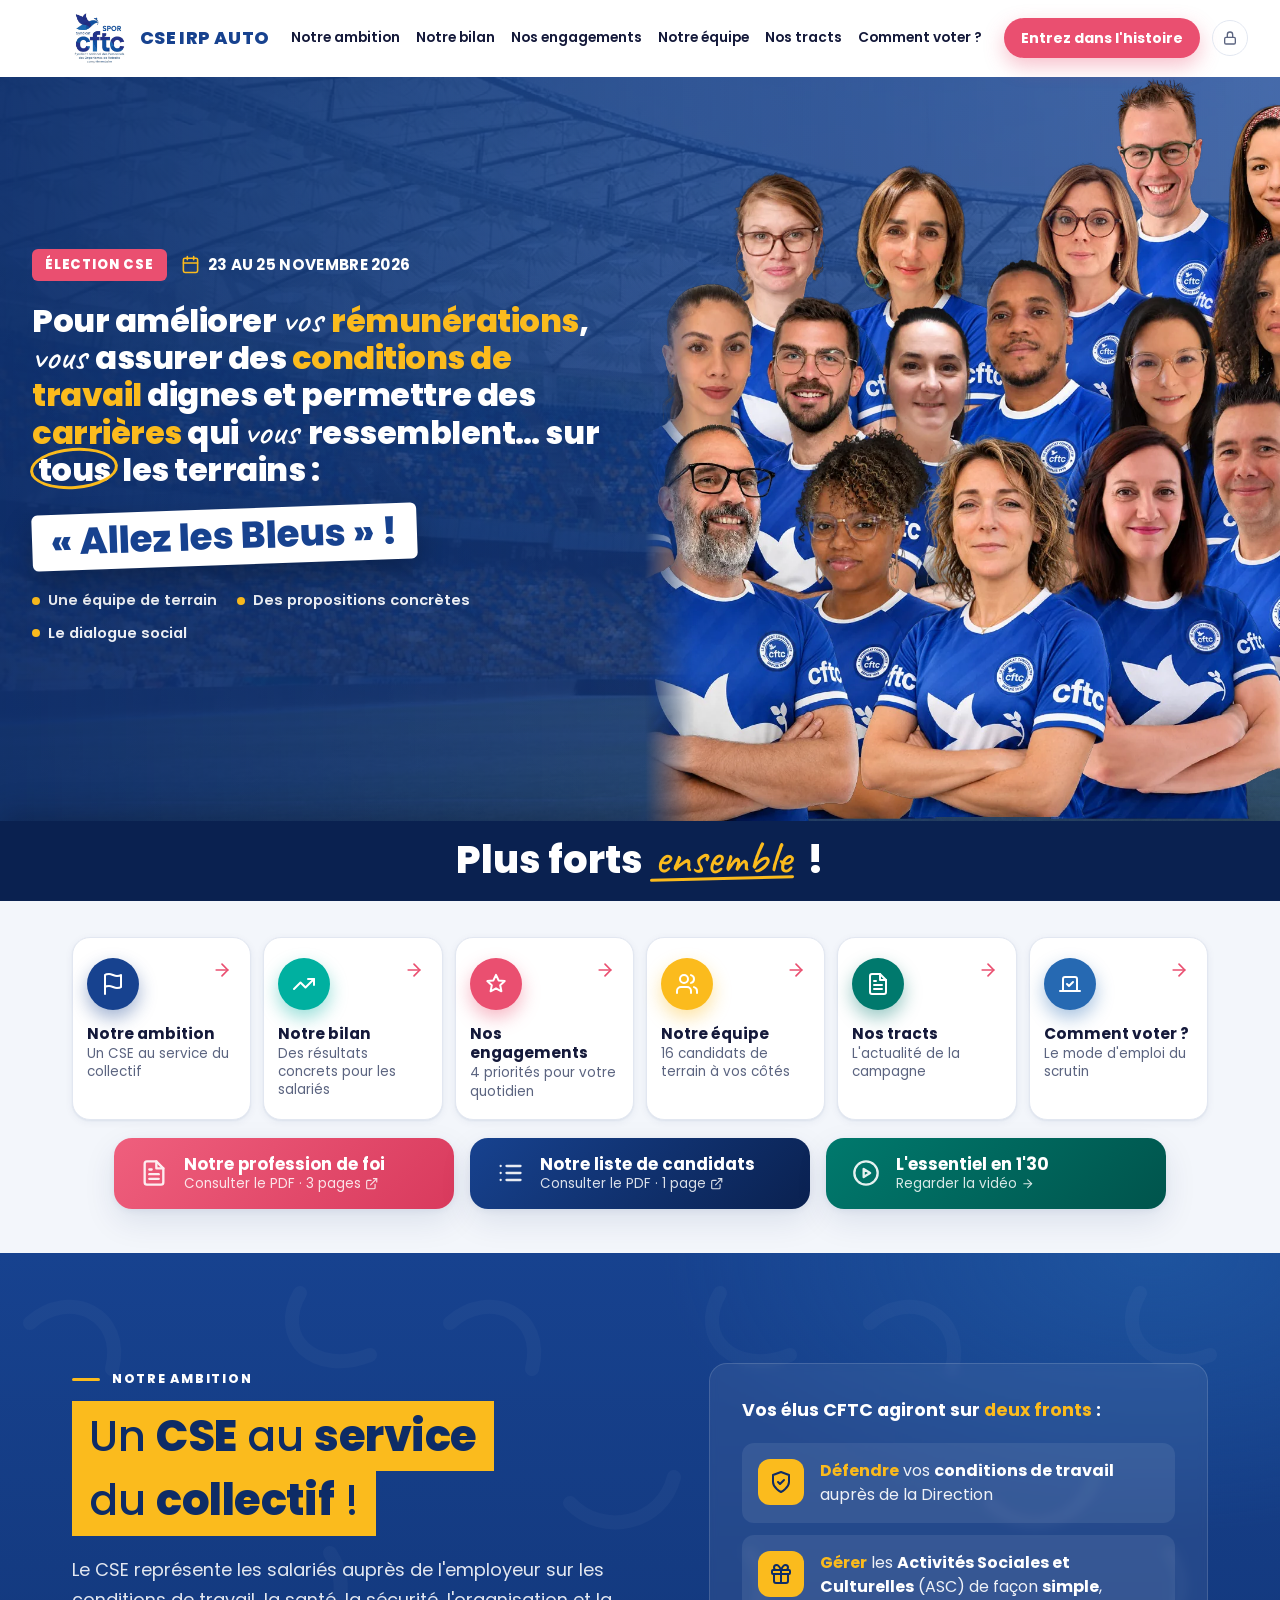
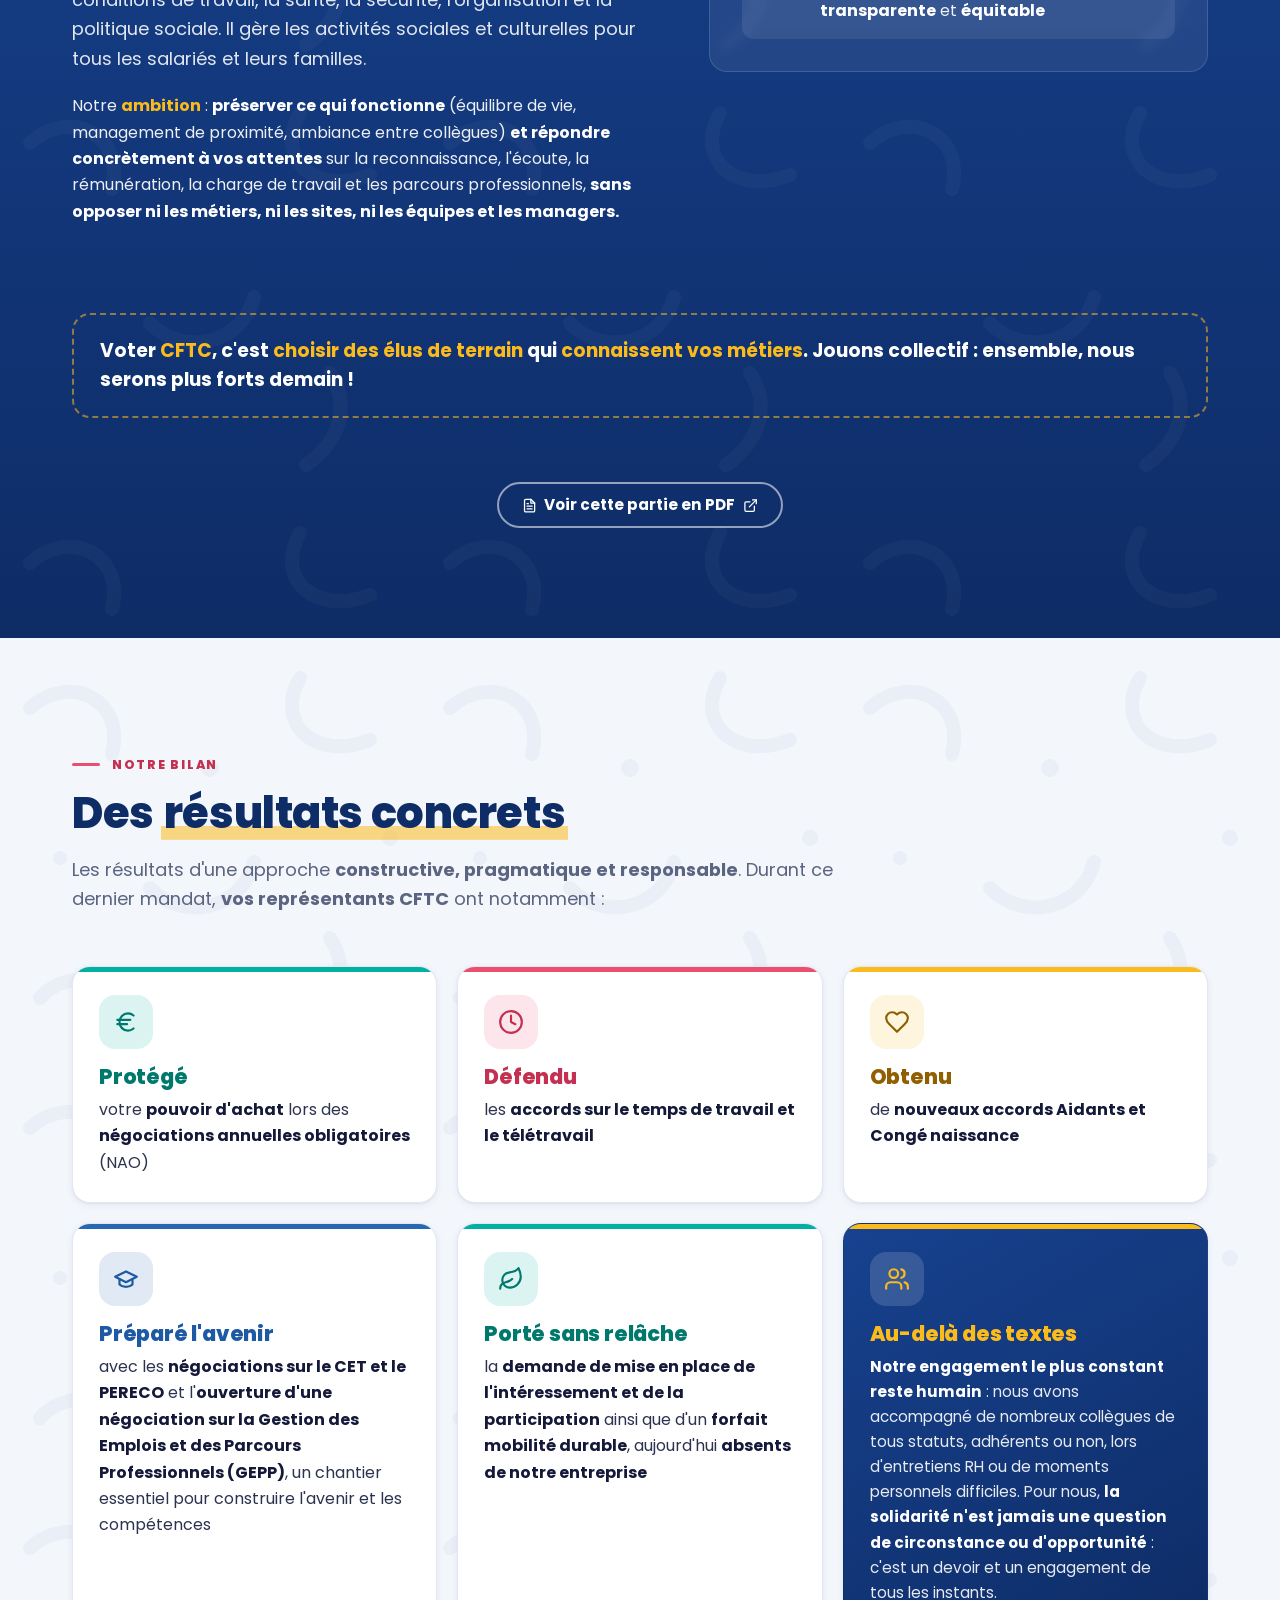
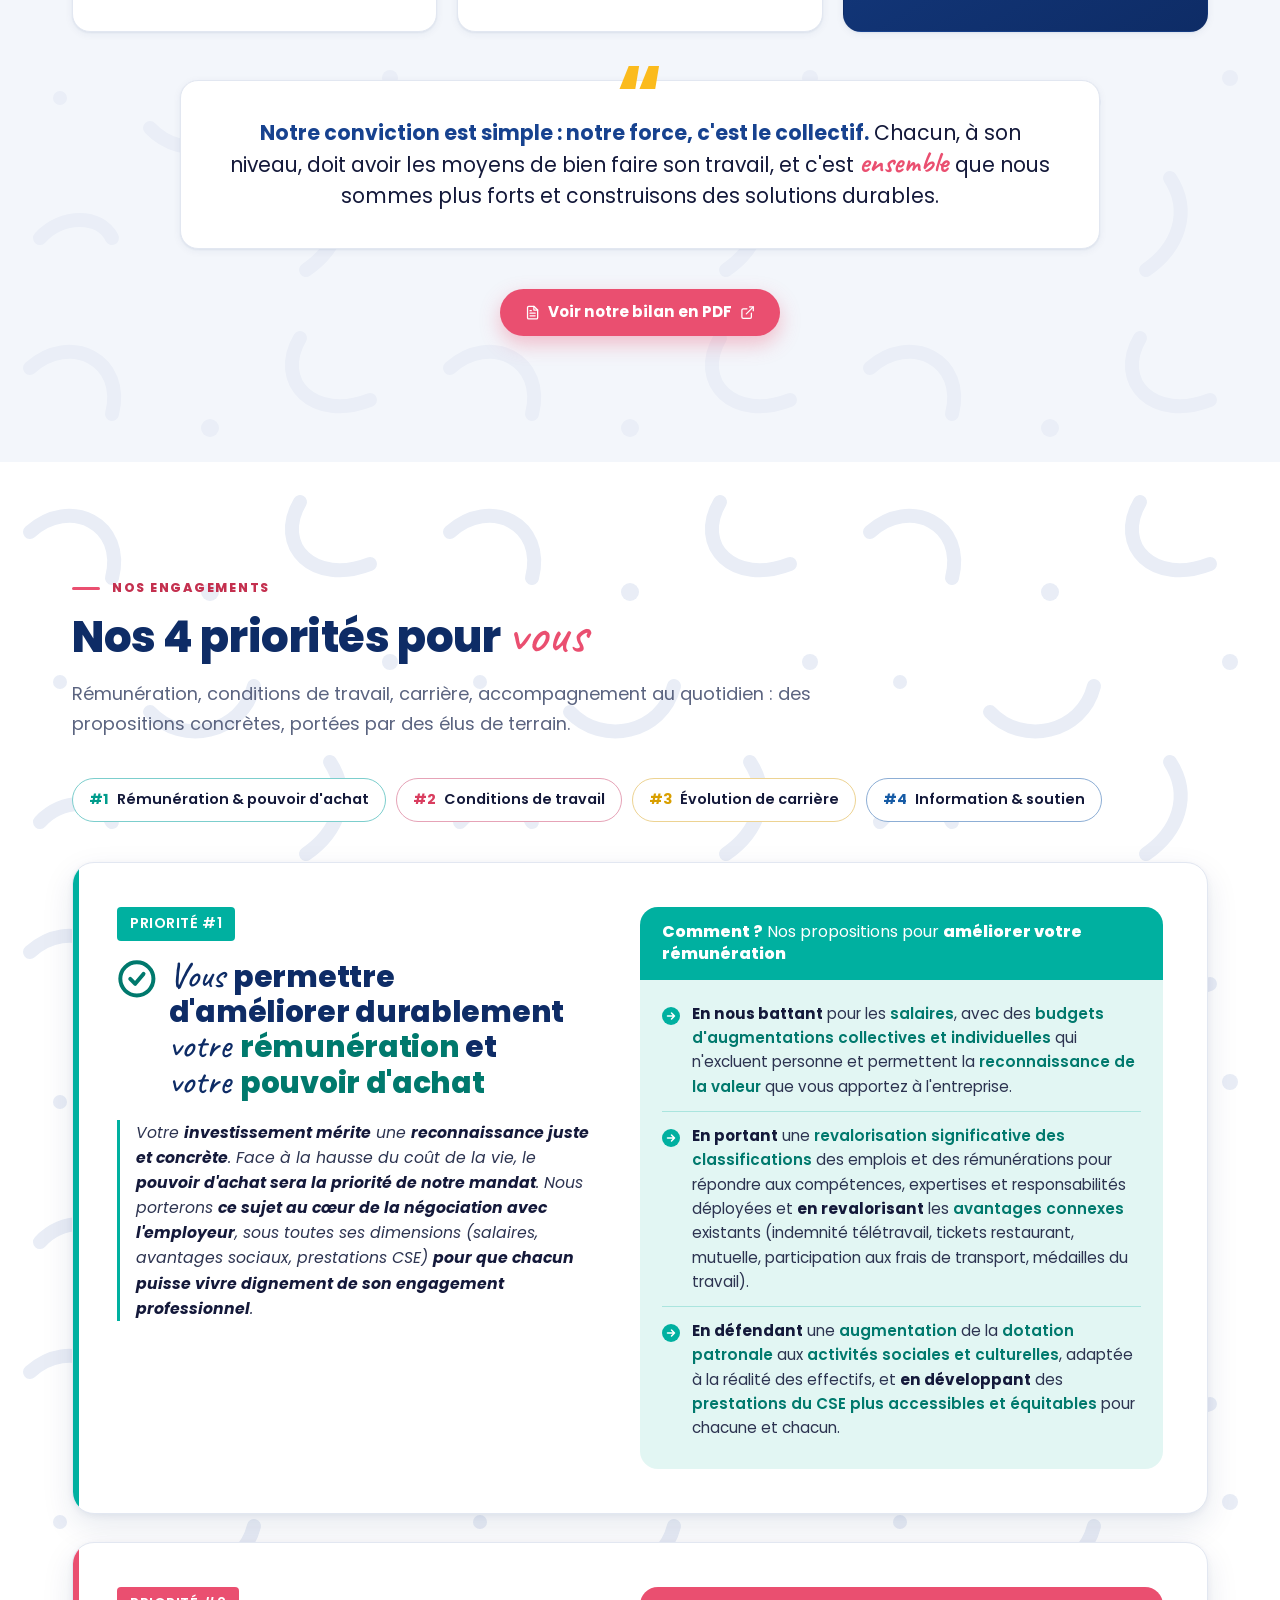
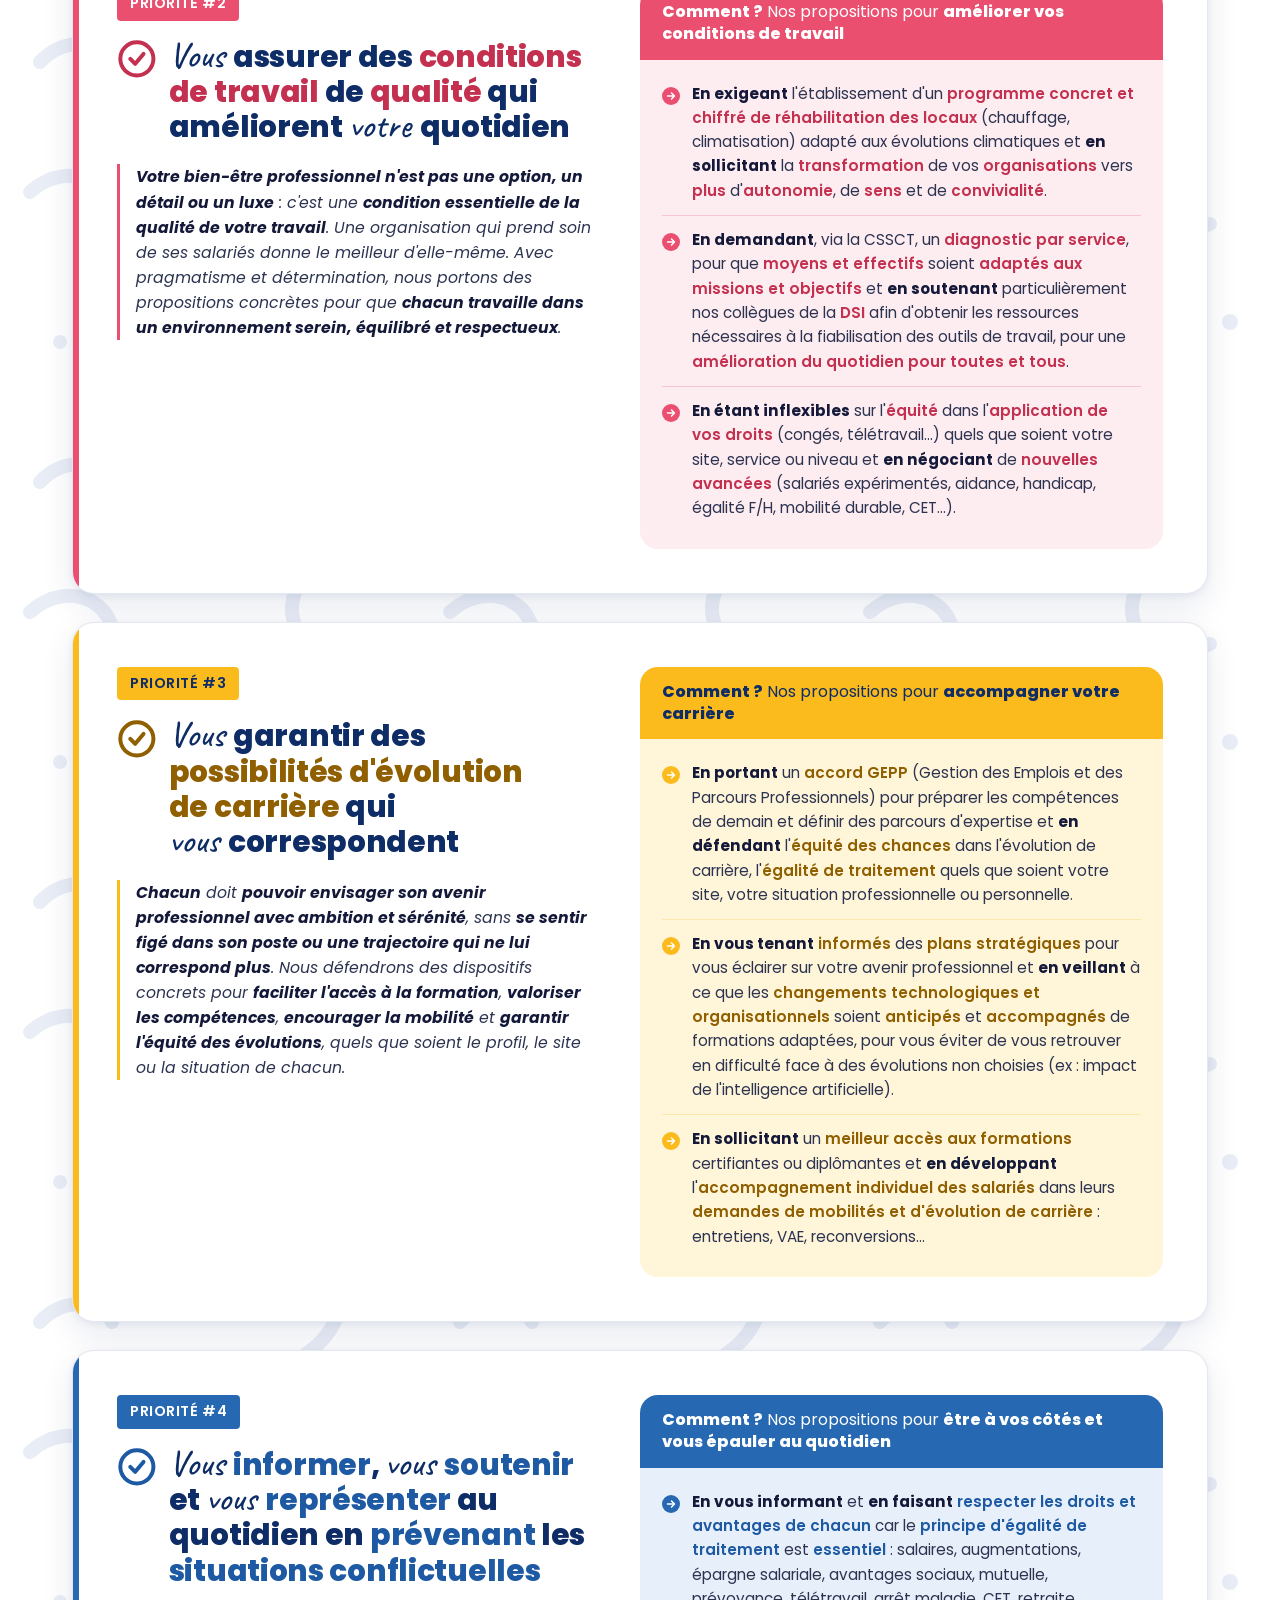
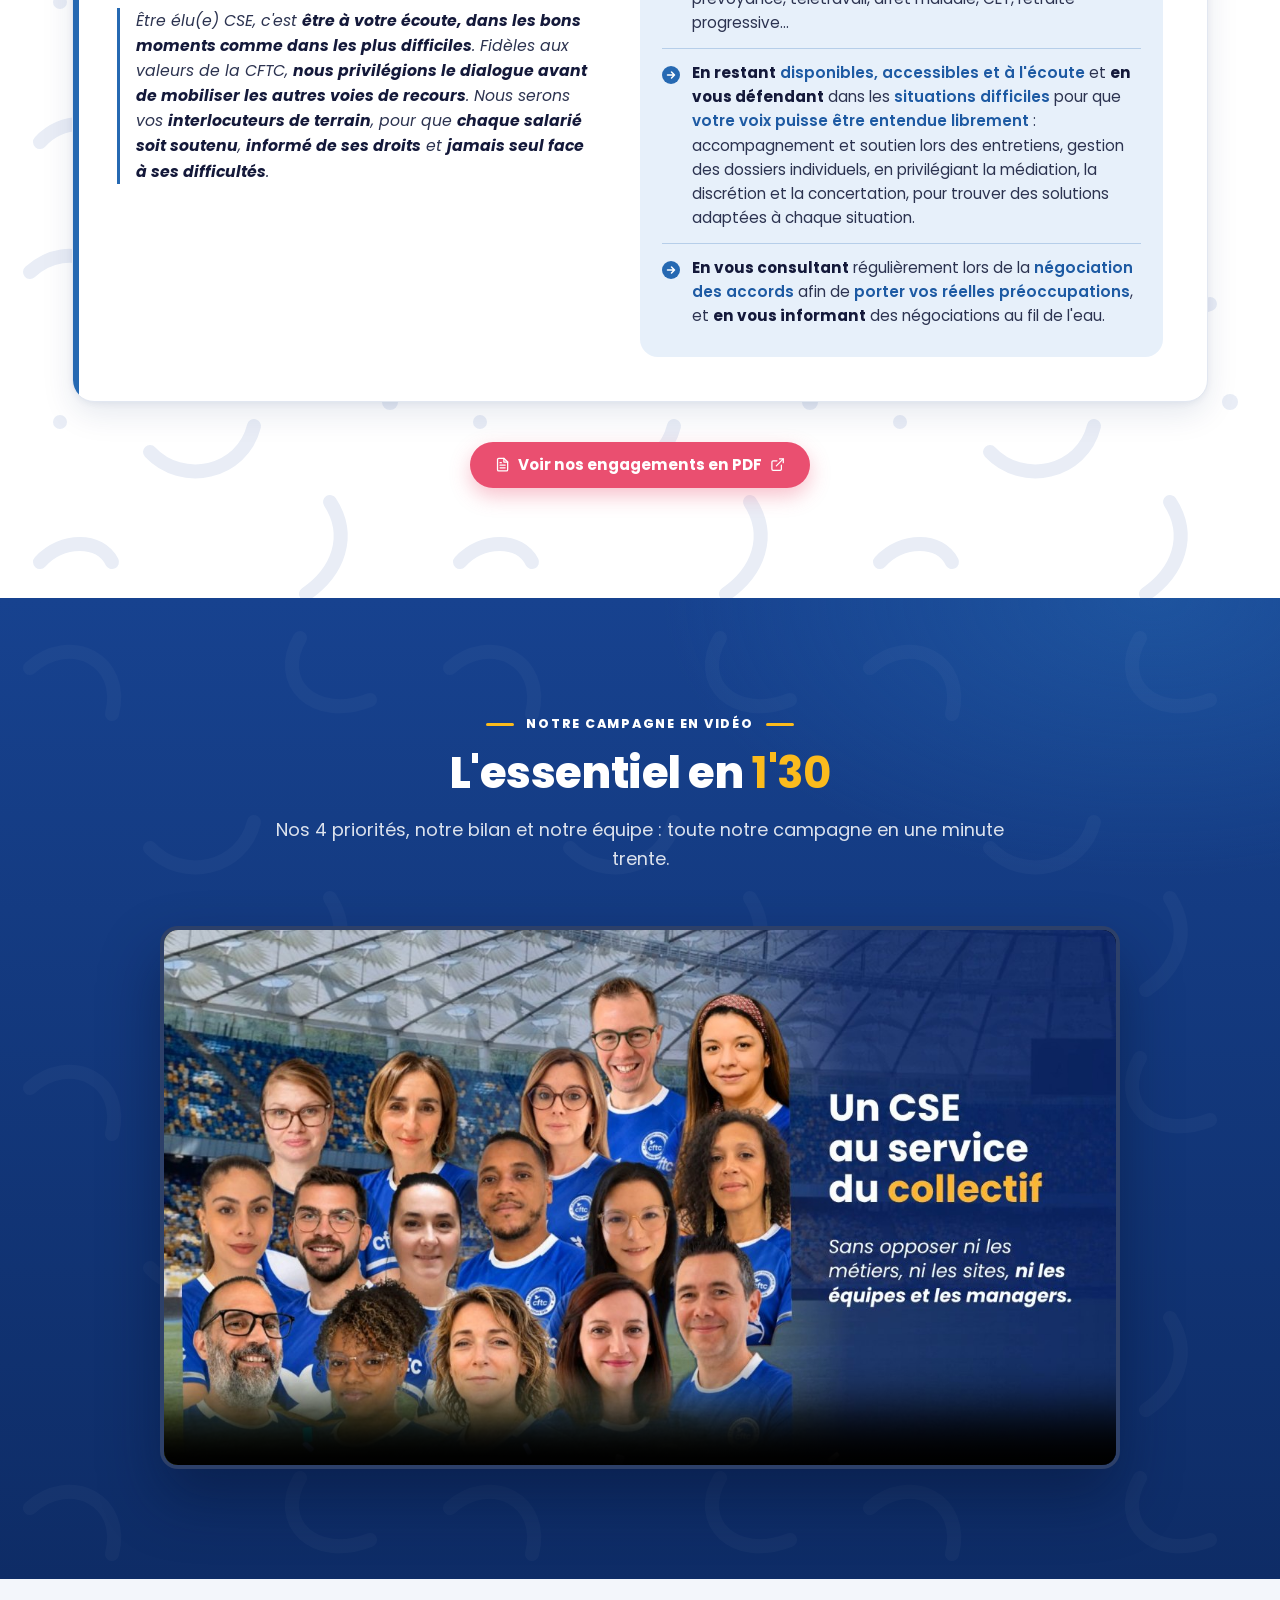
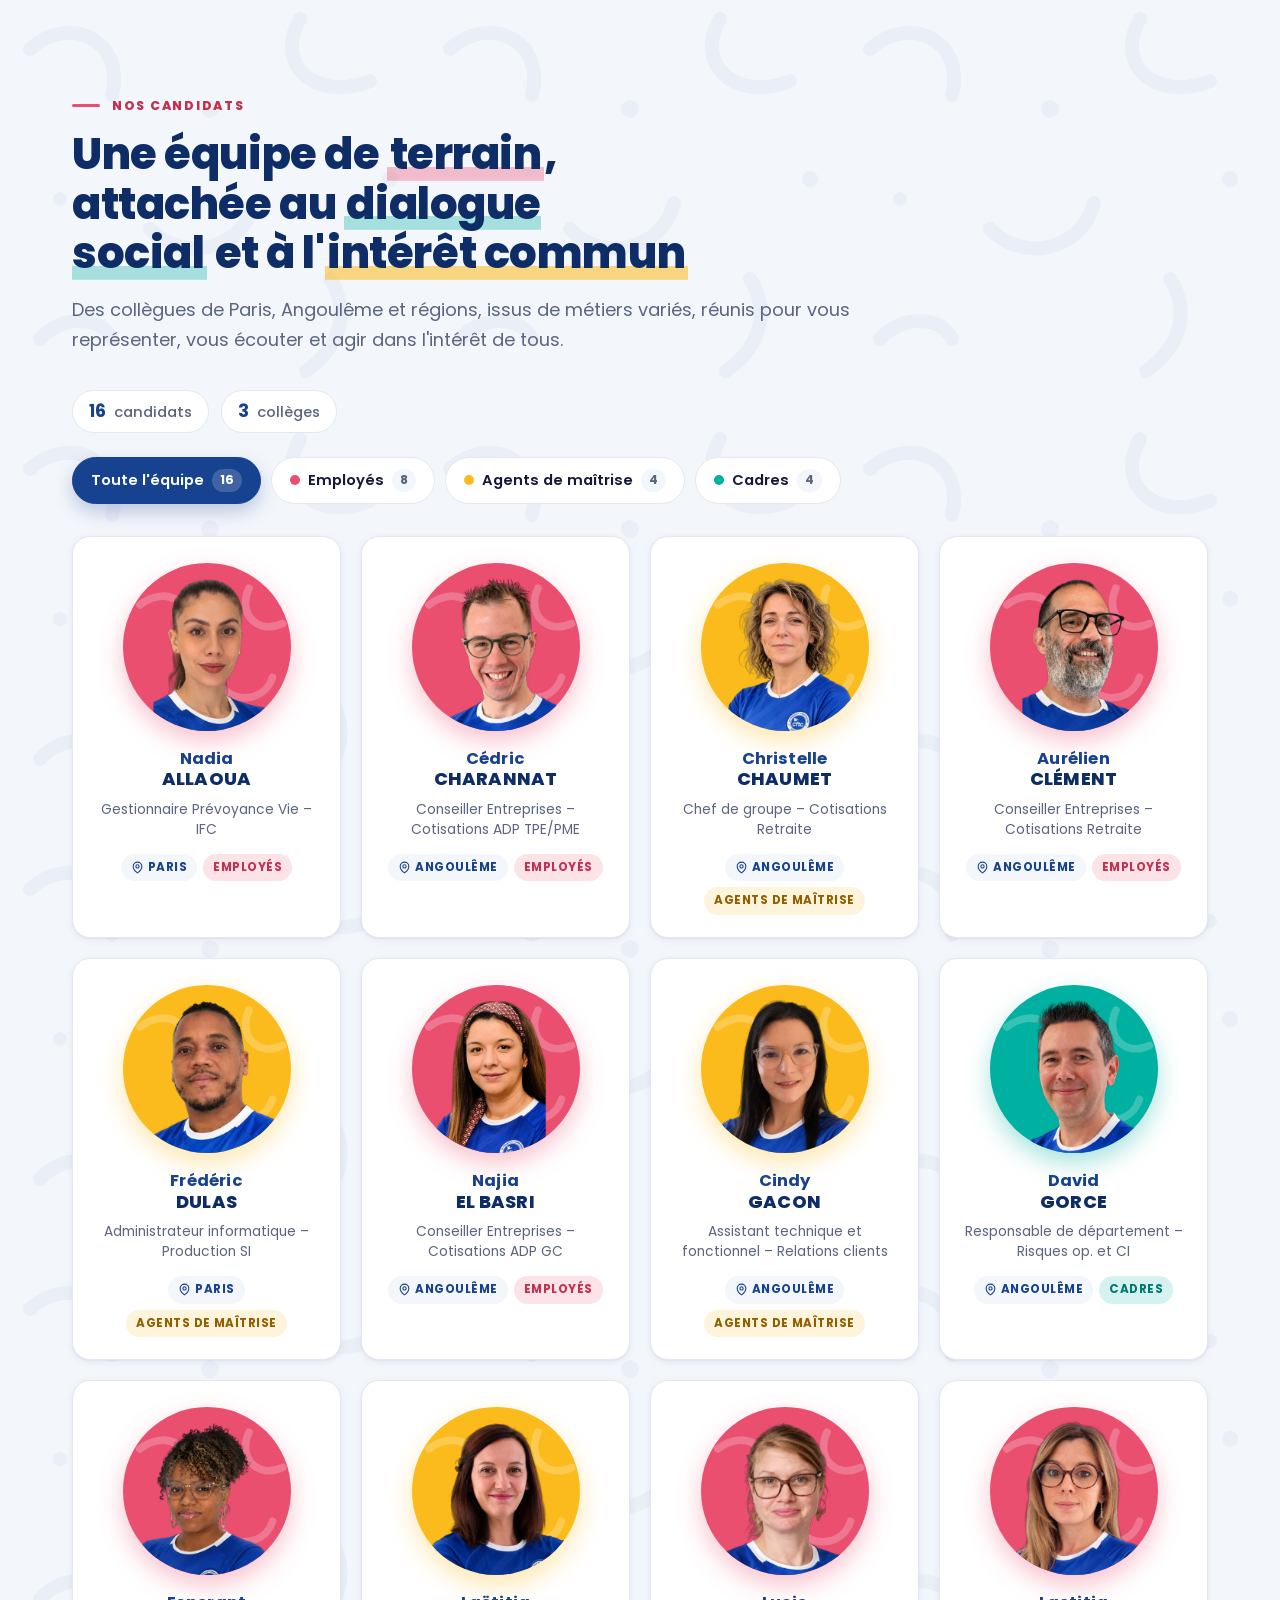
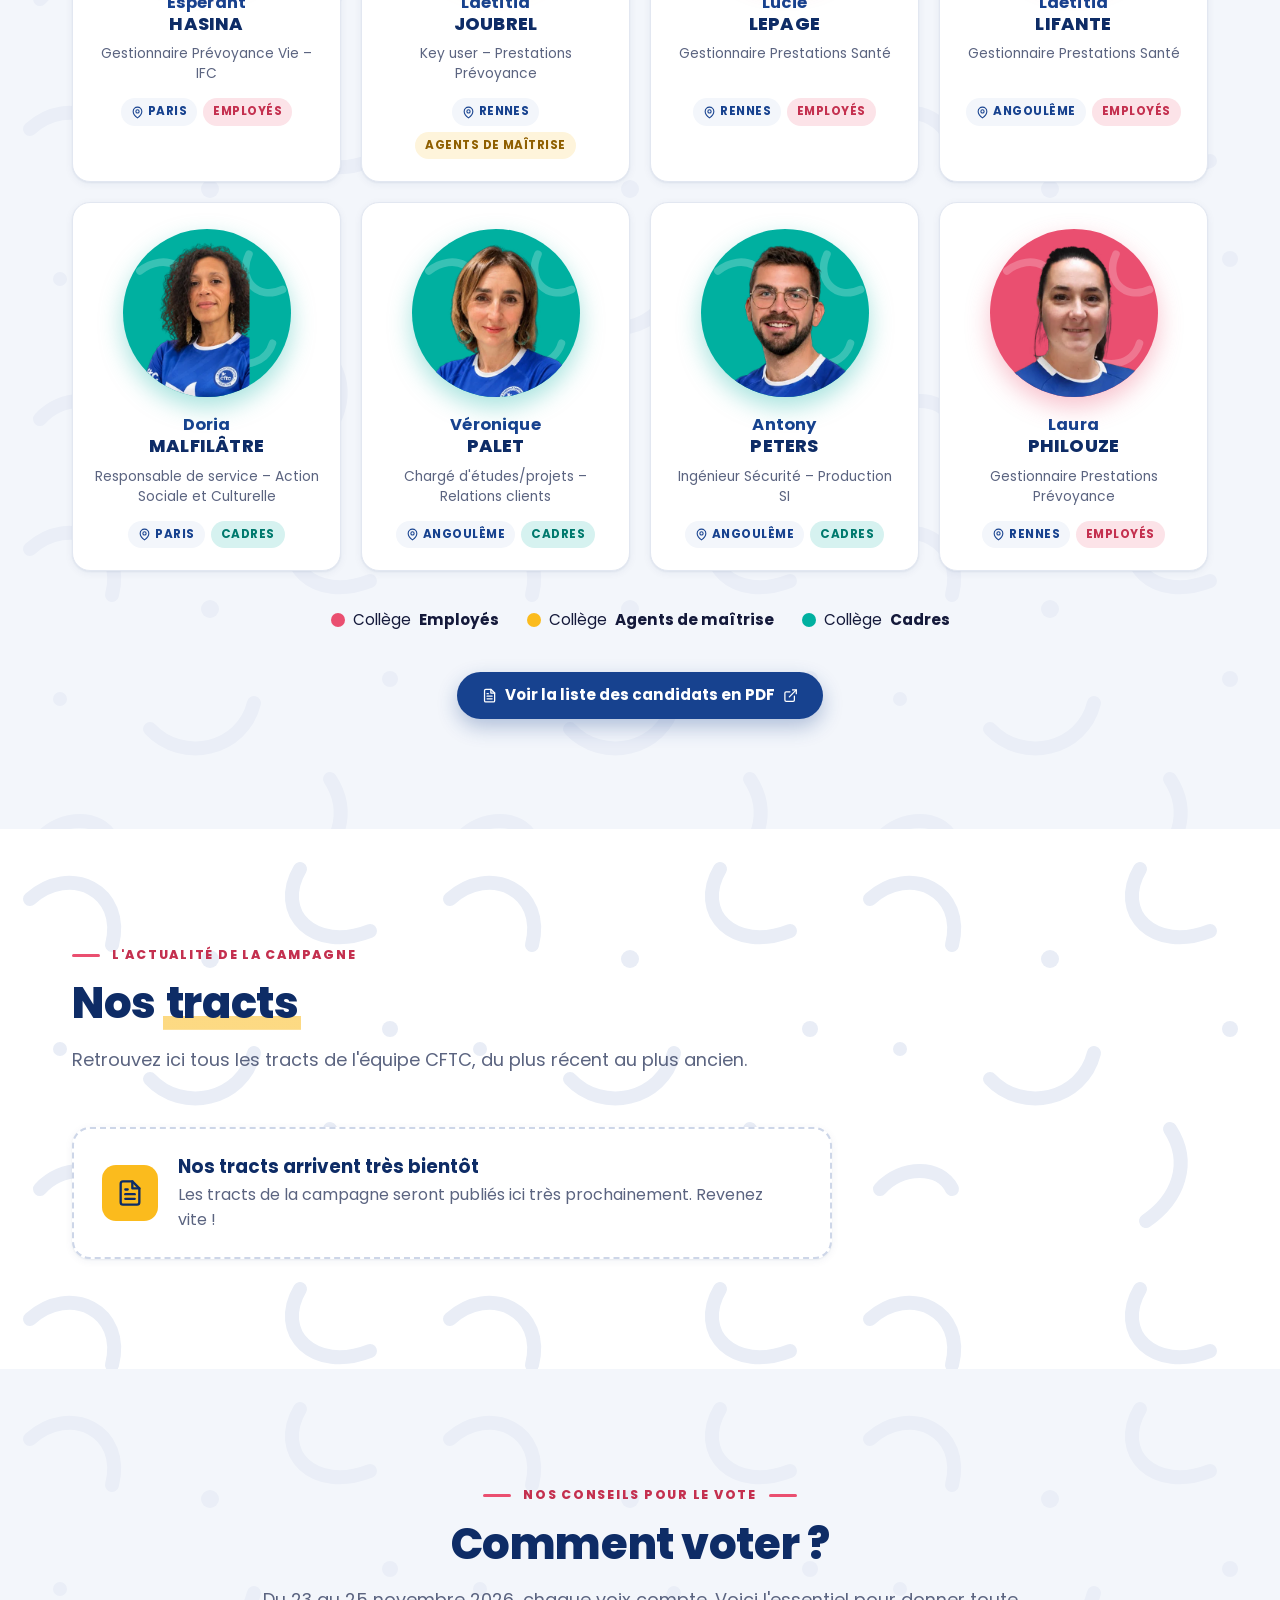
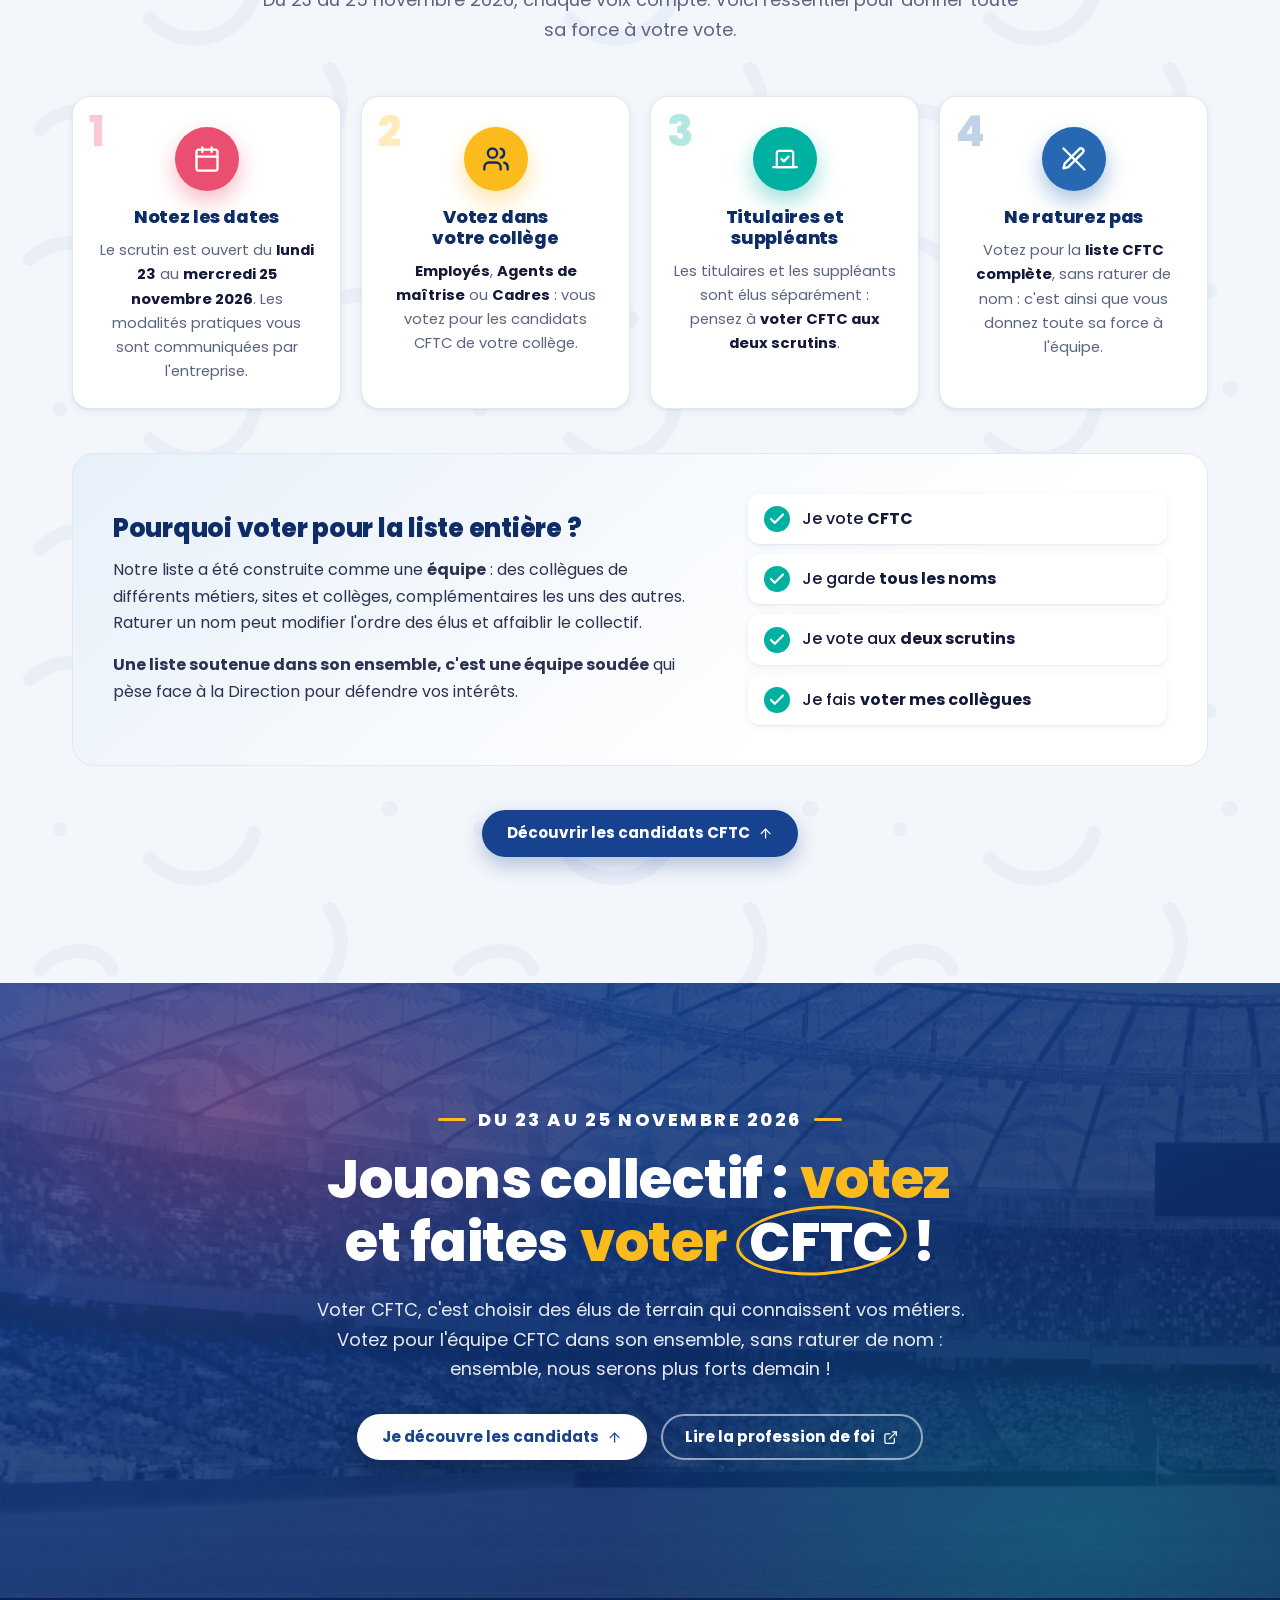
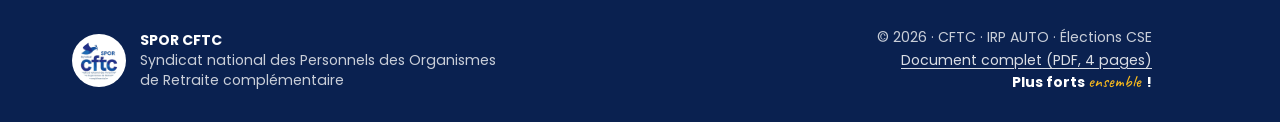
==== index.html @ 95fa2b65 "Bouton « Entrez dans l'histoire » à la place de « Je vote CFTC » Le bouton rose de l'en-tête et celu" ====
<!doctype html>
<html lang="fr">
<head>
  <meta charset="utf-8">
  <meta name="viewport" content="width=device-width, initial-scale=1">
  <title>Élections CSE 2026 | CFTC IRP AUTO</title>
  <meta name="description" content="Élection au CSE du 23 au 25 novembre 2026 : découvrez le bilan, les 4 priorités et l'équipe de terrain CFTC. Plus forts ensemble !">
  <meta name="theme-color" content="#17428f">

  <meta property="og:type" content="website">
  <meta property="og:locale" content="fr_FR">
  <meta property="og:title" content="Élections CSE 2026 | CFTC IRP AUTO – Plus forts ensemble !">
  <meta property="og:description" content="Du 23 au 25 novembre 2026, jouons collectif : votez et faites voter CFTC !">
  <meta property="og:url" content="https://sporcftcirpauto.github.io/elections-cftc-irpauto/">
  <meta property="og:image" content="https://sporcftcirpauto.github.io/elections-cftc-irpauto/assets/img/og-image.jpg">
  <meta name="twitter:card" content="summary_large_image">

  <link rel="icon" type="image/png" href="assets/img/favicon.png">
  <link rel="apple-touch-icon" href="assets/img/apple-touch-icon.png">

  <link rel="preconnect" href="https://fonts.googleapis.com">
  <link rel="preconnect" href="https://fonts.gstatic.com" crossorigin>
  <link href="https://fonts.googleapis.com/css2?family=Caveat:wght@500;700&family=Poppins:ital,wght@0,400;0,500;0,600;0,700;0,800;1,400;1,500&display=swap" rel="stylesheet">
  <link rel="stylesheet" href="assets/css/style.css?v=10">
  <script>document.documentElement.classList.add('js');</script>
</head>
<body>

<!-- Icônes -->
<svg width="0" height="0" style="position:absolute" aria-hidden="true">
  <defs>
    <symbol id="i-trend" viewBox="0 0 24 24"><polyline points="22 7 13.5 15.5 8.5 10.5 2 17"/><polyline points="16 7 22 7 22 13"/></symbol>
    <symbol id="i-star" viewBox="0 0 24 24"><path d="M12 2.8l2.6 5.6 6.1.7-4.5 4.2 1.2 6-5.4-3-5.4 3 1.2-6-4.5-4.2 6.1-.7z"/></symbol>
    <symbol id="i-users" viewBox="0 0 24 24"><path d="M16 21v-2a4 4 0 0 0-4-4H6a4 4 0 0 0-4 4v2"/><circle cx="9" cy="7" r="4"/><path d="M22 21v-2a4 4 0 0 0-3-3.87"/><path d="M16 3.13a4 4 0 0 1 0 7.75"/></symbol>
    <symbol id="i-ballot" viewBox="0 0 24 24"><path d="m9 12 2 2 4-4"/><path d="M5 7a2 2 0 0 1 2-2h10a2 2 0 0 1 2 2v12H5z"/><path d="M22 19H2"/></symbol>
    <symbol id="i-file" viewBox="0 0 24 24"><path d="M14 2H6a2 2 0 0 0-2 2v16a2 2 0 0 0 2 2h12a2 2 0 0 0 2-2V8z"/><path d="M14 2v6h6"/><path d="M16 13H8"/><path d="M16 17H8"/><path d="M10 9H8"/></symbol>
    <symbol id="i-list" viewBox="0 0 24 24"><path d="M9 6h12M9 12h12M9 18h12"/><path d="M4 6h.01M4 12h.01M4 18h.01"/></symbol>
    <symbol id="i-arrow" viewBox="0 0 24 24"><path d="M5 12h14"/><path d="m12 5 7 7-7 7"/></symbol>
    <symbol id="i-ext" viewBox="0 0 24 24"><path d="M15 3h6v6"/><path d="M10 14 21 3"/><path d="M18 13v6a2 2 0 0 1-2 2H5a2 2 0 0 1-2-2V8a2 2 0 0 1 2-2h6"/></symbol>
    <symbol id="i-up" viewBox="0 0 24 24"><path d="M12 19V5"/><path d="m5 12 7-7 7 7"/></symbol>
    <symbol id="i-check" viewBox="0 0 24 24"><path d="M20 6 9 17l-5-5"/></symbol>
    <symbol id="i-shield" viewBox="0 0 24 24"><path d="M12 22s8-4 8-10V5l-8-3-8 3v7c0 6 8 10 8 10z"/><path d="m9 12 2 2 4-4"/></symbol>
    <symbol id="i-heart" viewBox="0 0 24 24"><path d="M19 14c1.49-1.46 3-3.21 3-5.5A5.5 5.5 0 0 0 16.5 3c-1.76 0-3 .5-4.5 2-1.5-1.5-2.74-2-4.5-2A5.5 5.5 0 0 0 2 8.5c0 2.3 1.5 4.05 3 5.5l7 7Z"/></symbol>
    <symbol id="i-euro" viewBox="0 0 24 24"><path d="M4 10h12"/><path d="M4 14h9"/><path d="M19 6a7.7 7.7 0 0 0-5.2-2A7.9 7.9 0 0 0 6 12c0 4.4 3.5 8 7.8 8 2 0 3.8-.8 5.2-2"/></symbol>
    <symbol id="i-clock" viewBox="0 0 24 24"><circle cx="12" cy="12" r="10"/><polyline points="12 6 12 12 16 14"/></symbol>
    <symbol id="i-cap" viewBox="0 0 24 24"><path d="M22 10 12 5 2 10l10 5 10-5z"/><path d="M6 12v5c3 3 9 3 12 0v-5"/></symbol>
    <symbol id="i-leaf" viewBox="0 0 24 24"><path d="M11 20A7 7 0 0 1 9.8 6.1C15.5 5 17 4.48 19 2c1 2 2 4.18 2 8 0 5.5-4.78 10-10 10Z"/><path d="M2 21c0-3 1.85-5.36 5.08-6C9.5 14.52 12 13 13 12"/></symbol>
    <symbol id="i-calendar" viewBox="0 0 24 24"><rect x="3" y="4" width="18" height="18" rx="2"/><path d="M16 2v4M8 2v4M3 10h18"/></symbol>
    <symbol id="i-pen-off" viewBox="0 0 24 24"><path d="M16.5 3.5a2.1 2.1 0 0 1 3 3L7 19l-4 1 1-4z"/><path d="M3 3l18 18"/></symbol>
    <symbol id="i-gift" viewBox="0 0 24 24"><rect x="3" y="8" width="18" height="4" rx="1"/><path d="M12 8v13"/><path d="M19 12v7a2 2 0 0 1-2 2H7a2 2 0 0 1-2-2v-7"/><path d="M7.5 8a2.5 2.5 0 0 1 0-5C10 3 12 8 12 8s2-5 4.5-5a2.5 2.5 0 0 1 0 5"/></symbol>
    <symbol id="i-pin" viewBox="0 0 24 24"><path d="M20 10c0 6-8 12-8 12s-8-6-8-12a8 8 0 0 1 16 0Z"/><circle cx="12" cy="10" r="3"/></symbol>
    <symbol id="i-menu" viewBox="0 0 24 24"><path d="M4 6h16M4 12h16M4 18h16"/></symbol>
    <symbol id="i-close" viewBox="0 0 24 24"><path d="M18 6 6 18M6 6l12 12"/></symbol>
    <symbol id="i-chat" viewBox="0 0 24 24"><path d="M21 15a2 2 0 0 1-2 2H7l-4 4V5a2 2 0 0 1 2-2h14a2 2 0 0 1 2 2z"/></symbol>
    <symbol id="i-flag" viewBox="0 0 24 24"><path d="M4 15s1-1 4-1 5 2 8 2 4-1 4-1V3s-1 1-4 1-5-2-8-2-4 1-4 1z"/><path d="M4 22v-7"/></symbol>
    <symbol id="i-lock" viewBox="0 0 24 24"><rect x="4" y="11" width="16" height="10" rx="2"/><path d="M8 11V7a4 4 0 0 1 8 0v4"/></symbol>
    <symbol id="i-play" viewBox="0 0 24 24"><circle cx="12" cy="12" r="10"/><path d="M10 8.5v7l5.5-3.5z"/></symbol>
    <symbol id="i-checkcircle"viewBox="0 0 24 24"><circle cx="12" cy="12" r="10"/><path d="m8 12 3 3 5-6"/></symbol>
  </defs>
</svg>

<a class="skip-link" href="#contenu">Aller au contenu</a>

<header class="site-header" id="haut">
  <div class="container header-inner">
    <a class="brand" href="#accueil" aria-label="CFTC IRP AUTO – retour à l'accueil">
      <img src="assets/img/logo-cftc-spor.png" alt="" width="212" height="208">
      <span class="brand-text"><strong>CSE IRP AUTO</strong><span>Élections 2026 · Liste CFTC</span></span>
    </a>
    <nav class="main-nav" id="menu" aria-label="Navigation principale">
      <a href="#ambition">Notre ambition</a>
      <a href="#bilan">Notre bilan</a>
      <a href="#engagements">Nos engagements</a>
      <a href="#equipe">Notre équipe</a>
      <a href="#tracts">Nos tracts</a>
      <a href="#comment-voter">Comment voter&nbsp;?</a>
      <a class="btn btn-pink nav-cta-mobile" href="#vote">Entrez dans l'histoire</a>
    </nav>
    <a class="btn btn-pink header-cta" href="#vote">Entrez dans l'histoire</a>
    <a class="header-login" href="publier.html" rel="nofollow" title="Connexion (équipe)" aria-label="Connexion à l'espace équipe">
      <svg class="i"><use href="#i-lock"/></svg>
    </a>
    <button class="burger" type="button" aria-expanded="false" aria-controls="menu" aria-label="Ouvrir le menu">
      <svg class="i"><use href="#i-menu"/></svg>
    </button>
  </div>
</header>

<main id="contenu">

  <!-- ============ ACCUEIL ============ -->
  <section class="hero" id="accueil" aria-labelledby="hero-title">
    <div class="hero-bg" aria-hidden="true"><img src="assets/img/stade.webp" alt="" width="1196" height="1527"></div>
    <div class="container hero-inner">
      <div class="hero-text">
        <p class="hero-badges">
          <span class="pill pill-pink">Élection CSE</span>
          <span class="hero-date"><svg class="i"><use href="#i-calendar"/></svg> 23 au 25 novembre 2026</span>
        </p>
        <h1 id="hero-title">
          Pour améliorer <em class="script">vos</em> <span class="hl-y">rémunérations</span>,
          <em class="script">vous</em> assurer des <span class="hl-y">conditions de travail</span> dignes
          et permettre des <span class="hl-y">carrières</span> qui <em class="script">vous</em> ressemblent…
          sur <span class="circled">tous</span> les terrains&nbsp;:
        </h1>
        <p class="hero-slogan"><span>«&nbsp;Allez les Bleus&nbsp;»&nbsp;!</span></p>
        <ul class="hero-tags">
          <li>Une équipe de terrain</li>
          <li>Des propositions concrètes</li>
          <li>Le dialogue social</li>
        </ul>
      </div>
      <div class="hero-photo">
        <img src="assets/img/equipe-groupe.webp" width="1190" height="1260"
             alt="Les 16 candidates et candidats CFTC, en maillot bleu, bras croisés et souriants">
      </div>
    </div>
    <div class="hero-band">
      <p>Plus forts <em class="script">ensemble</em>&nbsp;!</p>
    </div>
  </section>

  <!-- ============ ACCÈS RAPIDES ============ -->
  <section class="quick" aria-label="Accès rapides">
    <div class="container">
      <div class="quick-grid">
        <a class="quick-card" href="#ambition" style="--c: var(--blue)">
          <span class="quick-ico"><svg class="i"><use href="#i-flag"/></svg></span>
          <span class="quick-txt"><strong>Notre ambition</strong><span>Un CSE au service du collectif</span></span>
          <svg class="i quick-arrow"><use href="#i-arrow"/></svg>
        </a>
        <a class="quick-card" href="#bilan" style="--c: var(--teal)">
          <span class="quick-ico"><svg class="i"><use href="#i-trend"/></svg></span>
          <span class="quick-txt"><strong>Notre bilan</strong><span>Des résultats concrets pour les salariés</span></span>
          <svg class="i quick-arrow"><use href="#i-arrow"/></svg>
        </a>
        <a class="quick-card" href="#engagements" style="--c: var(--pink)">
          <span class="quick-ico"><svg class="i"><use href="#i-star"/></svg></span>
          <span class="quick-txt"><strong>Nos engagements</strong><span>4 priorités pour votre quotidien</span></span>
          <svg class="i quick-arrow"><use href="#i-arrow"/></svg>
        </a>
        <a class="quick-card" href="#equipe" style="--c: var(--yellow)">
          <span class="quick-ico"><svg class="i"><use href="#i-users"/></svg></span>
          <span class="quick-txt"><strong>Notre équipe</strong><span>16 candidats de terrain à vos côtés</span></span>
          <svg class="i quick-arrow"><use href="#i-arrow"/></svg>
        </a>
        <a class="quick-card" href="#tracts" style="--c: var(--teal-ink)">
          <span class="quick-ico"><svg class="i"><use href="#i-file"/></svg></span>
          <span class="quick-txt"><strong>Nos tracts</strong><span>L'actualité de la campagne</span></span>
          <svg class="i quick-arrow"><use href="#i-arrow"/></svg>
        </a>
        <a class="quick-card" href="#comment-voter" style="--c: var(--blue-mid)">
          <span class="quick-ico"><svg class="i"><use href="#i-ballot"/></svg></span>
          <span class="quick-txt"><strong>Comment voter&nbsp;?</strong><span>Le mode d'emploi du scrutin</span></span>
          <svg class="i quick-arrow"><use href="#i-arrow"/></svg>
        </a>
      </div>
      <div class="doc-grid">
        <a class="doc-btn doc-pink" href="assets/docs/cftc-profession-de-foi.pdf" target="_blank" rel="noopener">
          <svg class="i"><use href="#i-file"/></svg>
          <span><strong>Notre profession de foi</strong><span>Consulter le PDF · 3 pages <svg class="i i-sm"><use href="#i-ext"/></svg></span></span>
        </a>
        <a class="doc-btn doc-blue" href="assets/docs/cftc-liste-candidats.pdf" target="_blank" rel="noopener">
          <svg class="i"><use href="#i-list"/></svg>
          <span><strong>Notre liste de candidats</strong><span>Consulter le PDF · 1 page <svg class="i i-sm"><use href="#i-ext"/></svg></span></span>
        </a>
        <a class="doc-btn doc-teal" href="#video" id="video-btn">
          <svg class="i"><use href="#i-play"/></svg>
          <span><strong>L'essentiel en 1'30</strong><span>Regarder la vidéo <svg class="i i-sm"><use href="#i-arrow"/></svg></span></span>
        </a>
      </div>
    </div>
  </section>

  <!-- ============ AMBITION ============ -->
  <section class="section section-blue" id="ambition" aria-labelledby="ambition-title">
    <div class="container ambition">
      <div class="ambition-main reveal">
        <p class="eyebrow eyebrow-light">Notre ambition</p>
        <h2 id="ambition-title"><span class="tag-yellow">Un <b>CSE</b> au <b>service</b> du <b>collectif</b>&nbsp;!</span></h2>
        <p class="lead">Le CSE représente les salariés auprès de l'employeur sur les conditions de travail, la santé, la sécurité, l'organisation et la politique sociale. Il gère les activités sociales et culturelles pour tous les salariés et leurs familles.</p>
        <p>Notre <span class="y">ambition</span>&nbsp;: <strong>préserver ce qui fonctionne</strong> (équilibre de vie, management de proximité, ambiance entre collègues) <strong>et répondre concrètement à vos attentes</strong> sur la reconnaissance, l'écoute, la rémunération, la charge de travail et les parcours professionnels, <strong>sans opposer ni les métiers, ni les sites, ni les équipes et les managers.</strong></p>
      </div>
      <div class="ambition-side reveal">
        <p class="fronts-title">Vos élus CFTC agiront sur <span class="y">deux fronts</span>&nbsp;:</p>
        <div class="front">
          <span class="front-ico"><svg class="i"><use href="#i-shield"/></svg></span>
          <p><span class="y">Défendre</span> vos <strong>conditions de travail</strong> auprès de la Direction</p>
        </div>
        <div class="front">
          <span class="front-ico"><svg class="i"><use href="#i-gift"/></svg></span>
          <p><span class="y">Gérer</span> les <strong>Activités Sociales et Culturelles</strong> (ASC) de façon <strong>simple</strong>, <strong>transparente</strong> et <strong>équitable</strong></p>
        </div>
      </div>
      <p class="ambition-punch reveal">Voter <span class="y">CFTC</span>, c'est <span class="y">choisir des élus de terrain</span> qui <span class="y">connaissent vos métiers</span>. Jouons collectif&nbsp;: ensemble, nous serons plus forts demain&nbsp;!</p>
      <p class="ambition-pdf center reveal">
        <a class="btn btn-ghost" href="assets/docs/cftc-notre-ambition.pdf" target="_blank" rel="noopener"><svg class="i i-sm"><use href="#i-file"/></svg> Voir cette partie en PDF <svg class="i i-sm"><use href="#i-ext"/></svg></a>
      </p>
    </div>
  </section>

  <!-- ============ BILAN ============ -->
  <section class="section section-soft pattern" id="bilan" aria-labelledby="bilan-title">
    <div class="container">
      <header class="section-head reveal">
        <p class="eyebrow">Notre bilan</p>
        <h2 id="bilan-title">Des <span class="u-yellow">résultats concrets</span></h2>
        <p class="lead">Les résultats d'une approche <strong>constructive, pragmatique et responsable</strong>. Durant ce dernier mandat, <strong>vos représentants CFTC</strong> ont notamment&nbsp;:</p>
      </header>

      <div class="results">
        <article class="result reveal" style="--c: var(--teal); --ci: var(--teal-ink)">
          <span class="result-ico"><svg class="i"><use href="#i-euro"/></svg></span>
          <h3>Protégé</h3>
          <p>votre <strong>pouvoir d'achat</strong> lors des <strong>négociations annuelles obligatoires</strong> (NAO)</p>
        </article>
        <article class="result reveal" style="--c: var(--pink); --ci: var(--pink-ink)">
          <span class="result-ico"><svg class="i"><use href="#i-clock"/></svg></span>
          <h3>Défendu</h3>
          <p>les <strong>accords sur le temps de travail et le télétravail</strong></p>
        </article>
        <article class="result reveal" style="--c: var(--yellow); --ci: var(--yellow-ink)">
          <span class="result-ico"><svg class="i"><use href="#i-heart"/></svg></span>
          <h3>Obtenu</h3>
          <p>de <strong>nouveaux accords Aidants et Congé naissance</strong></p>
        </article>
        <article class="result reveal" style="--c: var(--blue-mid); --ci: var(--blue-ink)">
          <span class="result-ico"><svg class="i"><use href="#i-cap"/></svg></span>
          <h3>Préparé l'avenir</h3>
          <p>avec les <strong>négociations sur le CET et le PERECO</strong> et l'<strong>ouverture d'une négociation sur la Gestion des Emplois et des Parcours Professionnels (GEPP)</strong>, un chantier essentiel pour construire l'avenir et les compétences</p>
        </article>
        <article class="result reveal" style="--c: var(--teal); --ci: var(--teal-ink)">
          <span class="result-ico"><svg class="i"><use href="#i-leaf"/></svg></span>
          <h3>Porté sans relâche</h3>
          <p>la <strong>demande de mise en place de l'intéressement et de la participation</strong> ainsi que d'un <strong>forfait mobilité durable</strong>, aujourd'hui <strong>absents de notre entreprise</strong></p>
        </article>
        <article class="result result-human reveal">
          <span class="result-ico"><svg class="i"><use href="#i-users"/></svg></span>
          <h3>Au-delà des textes</h3>
          <p><strong>Notre engagement le plus constant reste humain</strong>&nbsp;: nous avons accompagné de nombreux collègues de tous statuts, adhérents ou non, lors d'entretiens RH ou de moments personnels difficiles. Pour nous, <strong>la solidarité n'est jamais une question de circonstance ou d'opportunité</strong>&nbsp;: c'est un devoir et un engagement de tous les instants.</p>
        </article>
      </div>

      <blockquote class="conviction reveal">
        <p><strong>Notre conviction est simple&nbsp;: notre force, c'est le collectif.</strong> Chacun, à son niveau, doit avoir les moyens de bien faire son travail, et c'est <em class="script">ensemble</em> que nous sommes plus forts et construisons des solutions durables.</p>
      </blockquote>

      <p class="center reveal">
        <a class="btn btn-pink" href="assets/docs/cftc-notre-bilan.pdf" target="_blank" rel="noopener"><svg class="i i-sm"><use href="#i-file"/></svg> Voir notre bilan en PDF <svg class="i i-sm"><use href="#i-ext"/></svg></a>
      </p>
    </div>
  </section>

  <!-- ============ ENGAGEMENTS ============ -->
  <section class="section pattern" id="engagements" aria-labelledby="engagements-title">
    <div class="container">
      <header class="section-head reveal">
        <p class="eyebrow">Nos engagements</p>
        <h2 id="engagements-title">Nos 4 priorités pour <em class="script">vous</em></h2>
        <p class="lead">Rémunération, conditions de travail, carrière, accompagnement au quotidien&nbsp;: des propositions concrètes, portées par des élus de terrain.</p>
      </header>

      <nav class="prio-nav reveal" aria-label="Les 4 priorités">
        <a href="#priorite-1" style="--c: var(--teal)"><b>#1</b> Rémunération &amp; pouvoir d'achat</a>
        <a href="#priorite-2" style="--c: var(--pink)"><b>#2</b> Conditions de travail</a>
        <a href="#priorite-3" style="--c: var(--yellow)"><b>#3</b> Évolution de carrière</a>
        <a href="#priorite-4" style="--c: var(--blue-mid)"><b>#4</b> Information &amp; soutien</a>
      </nav>

      <!-- Priorité 1 -->
      <article class="prio reveal" id="priorite-1" style="--c: var(--teal); --ci: var(--teal-ink); --cs: var(--teal-soft)">
        <div class="prio-head">
          <span class="prio-tag">Priorité #1</span>
          <h3><svg class="i prio-check"><use href="#i-checkcircle"/></svg><span><em class="script">Vous</em> permettre d'améliorer durablement <em class="script">votre</em> <span class="c">rémunération</span> et <em class="script">votre</em> <span class="c">pouvoir d'achat</span></span></h3>
          <p class="prio-intro">Votre <strong>investissement mérite</strong> une <strong>reconnaissance juste et concrète</strong>. Face à la hausse du coût de la vie, le <strong>pouvoir d'achat sera la priorité de notre mandat</strong>. Nous porterons <strong>ce sujet au cœur de la négociation avec l'employeur</strong>, sous toutes ses dimensions (salaires, avantages sociaux, prestations CSE) <strong>pour que chacun puisse vivre dignement de son engagement professionnel</strong>.</p>
        </div>
        <div class="prio-how">
          <p class="how-title"><strong>Comment&nbsp;?</strong> Nos propositions pour <strong>améliorer votre rémunération</strong></p>
          <ul>
            <li><strong>En nous battant</strong> pour les <span class="c">salaires</span>, avec des <span class="c">budgets d'augmentations collectives et individuelles</span> qui n'excluent personne et permettent la <span class="c">reconnaissance de la valeur</span> que vous apportez à l'entreprise.</li>
            <li><strong>En portant</strong> une <span class="c">revalorisation significative des classifications</span> des emplois et des rémunérations pour répondre aux compétences, expertises et responsabilités déployées et <strong>en revalorisant</strong> les <span class="c">avantages connexes</span> existants (indemnité télétravail, tickets restaurant, mutuelle, participation aux frais de transport, médailles du travail).</li>
            <li><strong>En défendant</strong> une <span class="c">augmentation</span> de la <span class="c">dotation patronale</span> aux <span class="c">activités sociales et culturelles</span>, adaptée à la réalité des effectifs, et <strong>en développant</strong> des <span class="c">prestations du CSE plus accessibles et équitables</span> pour chacune et chacun.</li>
          </ul>
        </div>
      </article>

      <!-- Priorité 2 -->
      <article class="prio reveal" id="priorite-2" style="--c: var(--pink); --ci: var(--pink-ink); --cs: var(--pink-soft)">
        <div class="prio-head">
          <span class="prio-tag">Priorité #2</span>
          <h3><svg class="i prio-check"><use href="#i-checkcircle"/></svg><span><em class="script">Vous</em> assurer des <span class="c">conditions de travail</span> de <span class="c">qualité</span> qui améliorent <em class="script">votre</em> quotidien</span></h3>
          <p class="prio-intro"><strong>Votre bien-être professionnel n'est pas une option, un détail ou un luxe</strong>&nbsp;: c'est une <strong>condition essentielle de la qualité de votre travail</strong>. Une organisation qui prend soin de ses salariés donne le meilleur d'elle-même. Avec pragmatisme et détermination, nous portons des propositions concrètes pour que <strong>chacun travaille dans un environnement serein, équilibré et respectueux</strong>.</p>
        </div>
        <div class="prio-how">
          <p class="how-title"><strong>Comment&nbsp;?</strong> Nos propositions pour <strong>améliorer vos conditions de travail</strong></p>
          <ul>
            <li><strong>En exigeant</strong> l'établissement d'un <span class="c">programme concret et chiffré de réhabilitation des locaux</span> (chauffage, climatisation) adapté aux évolutions climatiques et <strong>en sollicitant</strong> la <span class="c">transformation</span> de vos <span class="c">organisations</span> vers <span class="c">plus</span> d'<span class="c">autonomie</span>, de <span class="c">sens</span> et de <span class="c">convivialité</span>.</li>
            <li><strong>En demandant</strong>, via la CSSCT, un <span class="c">diagnostic par service</span>, pour que <span class="c">moyens et effectifs</span> soient <span class="c">adaptés aux missions et objectifs</span> et <strong>en soutenant</strong> particulièrement nos collègues de la <span class="c">DSI</span> afin d'obtenir les ressources nécessaires à la fiabilisation des outils de travail, pour une <span class="c">amélioration du quotidien pour toutes et tous</span>.</li>
            <li><strong>En étant inflexibles</strong> sur l'<span class="c">équité</span> dans l'<span class="c">application de vos droits</span> (congés, télétravail…) quels que soient votre site, service ou niveau et <strong>en négociant</strong> de <span class="c">nouvelles avancées</span> (salariés expérimentés, aidance, handicap, égalité F/H, mobilité durable, CET…).</li>
          </ul>
        </div>
      </article>

      <!-- Priorité 3 -->
      <article class="prio reveal" id="priorite-3" style="--c: var(--yellow); --ci: var(--yellow-ink); --cs: var(--yellow-soft)">
        <div class="prio-head">
          <span class="prio-tag">Priorité #3</span>
          <h3><svg class="i prio-check"><use href="#i-checkcircle"/></svg><span><em class="script">Vous</em> garantir des <span class="c">possibilités d'évolution de carrière</span> qui <em class="script">vous</em> correspondent</span></h3>
          <p class="prio-intro"><strong>Chacun</strong> doit <strong>pouvoir envisager son avenir professionnel avec ambition et sérénité</strong>, sans <strong>se sentir figé dans son poste ou une trajectoire qui ne lui correspond plus</strong>. Nous défendrons des dispositifs concrets pour <strong>faciliter l'accès à la formation</strong>, <strong>valoriser les compétences</strong>, <strong>encourager la mobilité</strong> et <strong>garantir l'équité des évolutions</strong>, quels que soient le profil, le site ou la situation de chacun.</p>
        </div>
        <div class="prio-how">
          <p class="how-title"><strong>Comment&nbsp;?</strong> Nos propositions pour <strong>accompagner votre carrière</strong></p>
          <ul>
            <li><strong>En portant</strong> un <span class="c">accord GEPP</span> (Gestion des Emplois et des Parcours Professionnels) pour préparer les compétences de demain et définir des parcours d'expertise et <strong>en défendant</strong> l'<span class="c">équité des chances</span> dans l'évolution de carrière, l'<span class="c">égalité de traitement</span> quels que soient votre site, votre situation professionnelle ou personnelle.</li>
            <li><strong>En vous tenant</strong> <span class="c">informés</span> des <span class="c">plans stratégiques</span> pour vous éclairer sur votre avenir professionnel et <strong>en veillant</strong> à ce que les <span class="c">changements technologiques et organisationnels</span> soient <span class="c">anticipés</span> et <span class="c">accompagnés</span> de formations adaptées, pour vous éviter de vous retrouver en difficulté face à des évolutions non choisies (ex&nbsp;: impact de l'intelligence artificielle).</li>
            <li><strong>En sollicitant</strong> un <span class="c">meilleur accès aux formations</span> certifiantes ou diplômantes et <strong>en développant</strong> l'<span class="c">accompagnement individuel des salariés</span> dans leurs <span class="c">demandes de mobilités et d'évolution de carrière</span>&nbsp;: entretiens, VAE, reconversions…</li>
          </ul>
        </div>
      </article>

      <!-- Priorité 4 -->
      <article class="prio reveal" id="priorite-4" style="--c: var(--blue-mid); --ci: var(--blue-ink); --cs: var(--blue-soft)">
        <div class="prio-head">
          <span class="prio-tag">Priorité #4</span>
          <h3><svg class="i prio-check"><use href="#i-checkcircle"/></svg><span><em class="script">Vous</em> <span class="c">informer</span>, <em class="script">vous</em> <span class="c">soutenir</span> et <em class="script">vous</em> <span class="c">représenter</span> au quotidien en <span class="c">prévenant</span> les <span class="c">situations conflictuelles</span></span></h3>
          <p class="prio-intro">Être élu(e) CSE, c'est <strong>être à votre écoute, dans les bons moments comme dans les plus difficiles</strong>. Fidèles aux valeurs de la CFTC, <strong>nous privilégions le dialogue avant de mobiliser les autres voies de recours</strong>. Nous serons vos <strong>interlocuteurs de terrain</strong>, pour que <strong>chaque salarié soit soutenu</strong>, <strong>informé de ses droits</strong> et <strong>jamais seul face à ses difficultés</strong>.</p>
        </div>
        <div class="prio-how">
          <p class="how-title"><strong>Comment&nbsp;?</strong> Nos propositions pour <strong>être à vos côtés et vous épauler au quotidien</strong></p>
          <ul>
            <li><strong>En vous informant</strong> et <strong>en faisant</strong> <span class="c">respecter les droits et avantages de chacun</span> car le <span class="c">principe d'égalité de traitement</span> est <span class="c">essentiel</span>&nbsp;: salaires, augmentations, épargne salariale, avantages sociaux, mutuelle, prévoyance, télétravail, arrêt maladie, CET, retraite progressive…</li>
            <li><strong>En restant</strong> <span class="c">disponibles, accessibles et à l'écoute</span> et <strong>en vous défendant</strong> dans les <span class="c">situations difficiles</span> pour que <span class="c">votre voix puisse être entendue librement</span>&nbsp;: accompagnement et soutien lors des entretiens, gestion des dossiers individuels, en privilégiant la médiation, la discrétion et la concertation, pour trouver des solutions adaptées à chaque situation.</li>
            <li><strong>En vous consultant</strong> régulièrement lors de la <span class="c">négociation des accords</span> afin de <span class="c">porter vos réelles préoccupations</span>, et <strong>en vous informant</strong> des négociations au fil de l'eau.</li>
          </ul>
        </div>
      </article>

      <p class="center section-pdf reveal">
        <a class="btn btn-pink" href="assets/docs/cftc-nos-engagements.pdf" target="_blank" rel="noopener"><svg class="i i-sm"><use href="#i-file"/></svg> Voir nos engagements en PDF <svg class="i i-sm"><use href="#i-ext"/></svg></a>
      </p>
    </div>
  </section>

  <!-- ============ VIDÉO ============ -->
  <section class="section section-blue section-video" id="video" aria-labelledby="video-title">
    <div class="container">
      <header class="section-head center reveal">
        <p class="eyebrow eyebrow-light">Notre campagne en vidéo</p>
        <h2 id="video-title">L'essentiel en <span class="y">1'30</span></h2>
        <p class="lead">Nos 4 priorités, notre bilan et notre équipe&nbsp;: toute notre campagne en une minute trente.</p>
      </header>
      <div class="video-frame reveal">
        <video id="video-player" controls preload="metadata" playsinline width="1920" height="1080"
               poster="assets/video/lessentiel-cftc.jpg" aria-label="L'essentiel de la campagne CFTC en 1 minute 30">
          <source src="assets/video/lessentiel-cftc.mp4" type="video/mp4">
          <p>Votre navigateur ne peut pas lire cette vidéo&nbsp;: <a href="assets/video/lessentiel-cftc.mp4">télécharger la vidéo (MP4, 20&nbsp;Mo)</a>.</p>
        </video>
      </div>
    </div>
  </section>

  <!-- ============ ÉQUIPE ============ -->
  <section class="section section-soft pattern" id="equipe" aria-labelledby="equipe-title">
    <div class="container">
      <header class="section-head reveal">
        <p class="eyebrow">Nos candidats</p>
        <h2 id="equipe-title">Une équipe de <span class="u-pink">terrain</span>, attachée au <span class="u-teal">dialogue social</span> et à l'<span class="u-yellow">intérêt commun</span></h2>
        <p class="lead">Des collègues de Paris, Angoulême et régions, issus de métiers variés, réunis pour vous représenter, vous écouter et agir dans l'intérêt de tous.</p>
      </header>

      <ul class="team-stats reveal" aria-label="L'équipe en chiffres">
        <li><b>16</b> candidats</li>
        <li><b>3</b> collèges</li>
      </ul>

      <div class="filters reveal" role="group" aria-label="Filtrer par collège">
        <button type="button" class="filter is-active" data-filter="all" aria-pressed="true">Toute l'équipe <span>16</span></button>
        <button type="button" class="filter" data-filter="employes" aria-pressed="false" style="--c: var(--pink)"><i></i>Employés <span>8</span></button>
        <button type="button" class="filter" data-filter="maitrise" aria-pressed="false" style="--c: var(--yellow)"><i></i>Agents de maîtrise <span>4</span></button>
        <button type="button" class="filter" data-filter="cadres" aria-pressed="false" style="--c: var(--teal)"><i></i>Cadres <span>4</span></button>
      </div>
      <p class="sr-only" id="team-status" aria-live="polite"></p>

      <ul class="team" id="team">
        <li class="cand" data-college="employes">
          <div class="cand-photo"><img src="assets/img/candidats/nadia-allaoua.webp" alt="Nadia Allaoua" width="440" height="440" loading="lazy"></div>
          <h3><span>Nadia</span> ALLAOUA</h3>
          <p class="cand-job">Gestionnaire Prévoyance Vie – IFC</p>
          <p class="cand-meta"><span class="cand-site"><svg class="i"><use href="#i-pin"/></svg>Paris</span><span class="cand-college">Employés</span></p>
        </li>
        <li class="cand" data-college="employes">
          <div class="cand-photo"><img src="assets/img/candidats/cedric-charannat.webp" alt="Cédric Charannat" width="440" height="440" loading="lazy"></div>
          <h3><span>Cédric</span> CHARANNAT</h3>
          <p class="cand-job">Conseiller Entreprises – Cotisations ADP TPE/PME</p>
          <p class="cand-meta"><span class="cand-site"><svg class="i"><use href="#i-pin"/></svg>Angoulême</span><span class="cand-college">Employés</span></p>
        </li>
        <li class="cand" data-college="maitrise">
          <div class="cand-photo"><img src="assets/img/candidats/christelle-chaumet.webp" alt="Christelle Chaumet" width="440" height="440" loading="lazy"></div>
          <h3><span>Christelle</span> CHAUMET</h3>
          <p class="cand-job">Chef de groupe – Cotisations Retraite</p>
          <p class="cand-meta"><span class="cand-site"><svg class="i"><use href="#i-pin"/></svg>Angoulême</span><span class="cand-college">Agents de maîtrise</span></p>
        </li>
        <li class="cand" data-college="employes">
          <div class="cand-photo"><img src="assets/img/candidats/aurelien-clement.webp" alt="Aurélien Clément" width="440" height="440" loading="lazy"></div>
          <h3><span>Aurélien</span> CLÉMENT</h3>
          <p class="cand-job">Conseiller Entreprises – Cotisations Retraite</p>
          <p class="cand-meta"><span class="cand-site"><svg class="i"><use href="#i-pin"/></svg>Angoulême</span><span class="cand-college">Employés</span></p>
        </li>
        <li class="cand" data-college="maitrise">
          <div class="cand-photo"><img src="assets/img/candidats/frederic-dulas.webp" alt="Frédéric Dulas" width="440" height="440" loading="lazy"></div>
          <h3><span>Frédéric</span> DULAS</h3>
          <p class="cand-job">Administrateur informatique – Production SI</p>
          <p class="cand-meta"><span class="cand-site"><svg class="i"><use href="#i-pin"/></svg>Paris</span><span class="cand-college">Agents de maîtrise</span></p>
        </li>
        <li class="cand" data-college="employes">
          <div class="cand-photo"><img src="assets/img/candidats/najia-el-basri.webp" alt="Najia El Basri" width="440" height="440" loading="lazy"></div>
          <h3><span>Najia</span> EL BASRI</h3>
          <p class="cand-job">Conseiller Entreprises – Cotisations ADP GC</p>
          <p class="cand-meta"><span class="cand-site"><svg class="i"><use href="#i-pin"/></svg>Angoulême</span><span class="cand-college">Employés</span></p>
        </li>
        <li class="cand" data-college="maitrise">
          <div class="cand-photo"><img src="assets/img/candidats/cindy-gacon.webp" alt="Cindy Gacon" width="440" height="440" loading="lazy"></div>
          <h3><span>Cindy</span> GACON</h3>
          <p class="cand-job">Assistant technique et fonctionnel – Relations clients</p>
          <p class="cand-meta"><span class="cand-site"><svg class="i"><use href="#i-pin"/></svg>Angoulême</span><span class="cand-college">Agents de maîtrise</span></p>
        </li>
        <li class="cand" data-college="cadres">
          <div class="cand-photo"><img src="assets/img/candidats/david-gorce.webp" alt="David Gorce" width="440" height="440" loading="lazy"></div>
          <h3><span>David</span> GORCE</h3>
          <p class="cand-job">Responsable de département – Risques op. et CI</p>
          <p class="cand-meta"><span class="cand-site"><svg class="i"><use href="#i-pin"/></svg>Angoulême</span><span class="cand-college">Cadres</span></p>
        </li>
        <li class="cand" data-college="employes">
          <div class="cand-photo"><img src="assets/img/candidats/esperant-hasina.webp" alt="Esperant Hasina" width="440" height="440" loading="lazy"></div>
          <h3><span>Esperant</span> HASINA</h3>
          <p class="cand-job">Gestionnaire Prévoyance Vie – IFC</p>
          <p class="cand-meta"><span class="cand-site"><svg class="i"><use href="#i-pin"/></svg>Paris</span><span class="cand-college">Employés</span></p>
        </li>
        <li class="cand" data-college="maitrise">
          <div class="cand-photo"><img src="assets/img/candidats/laetitia-joubrel.webp" alt="Laëtitia Joubrel" width="440" height="440" loading="lazy"></div>
          <h3><span>Laëtitia</span> JOUBREL</h3>
          <p class="cand-job">Key user – Prestations Prévoyance</p>
          <p class="cand-meta"><span class="cand-site"><svg class="i"><use href="#i-pin"/></svg>Rennes</span><span class="cand-college">Agents de maîtrise</span></p>
        </li>
        <li class="cand" data-college="employes">
          <div class="cand-photo"><img src="assets/img/candidats/lucie-lepage.webp" alt="Lucie Lepage" width="440" height="440" loading="lazy"></div>
          <h3><span>Lucie</span> LEPAGE</h3>
          <p class="cand-job">Gestionnaire Prestations Santé</p>
          <p class="cand-meta"><span class="cand-site"><svg class="i"><use href="#i-pin"/></svg>Rennes</span><span class="cand-college">Employés</span></p>
        </li>
        <li class="cand" data-college="employes">
          <div class="cand-photo"><img src="assets/img/candidats/laetitia-lifante.webp" alt="Laetitia Lifante" width="440" height="440" loading="lazy"></div>
          <h3><span>Laetitia</span> LIFANTE</h3>
          <p class="cand-job">Gestionnaire Prestations Santé</p>
          <p class="cand-meta"><span class="cand-site"><svg class="i"><use href="#i-pin"/></svg>Angoulême</span><span class="cand-college">Employés</span></p>
        </li>
        <li class="cand" data-college="cadres">
          <div class="cand-photo"><img src="assets/img/candidats/doria-malfilatre.webp" alt="Doria Malfilâtre" width="440" height="440" loading="lazy"></div>
          <h3><span>Doria</span> MALFILÂTRE</h3>
          <p class="cand-job">Responsable de service – Action Sociale et Culturelle</p>
          <p class="cand-meta"><span class="cand-site"><svg class="i"><use href="#i-pin"/></svg>Paris</span><span class="cand-college">Cadres</span></p>
        </li>
        <li class="cand" data-college="cadres">
          <div class="cand-photo"><img src="assets/img/candidats/veronique-palet.webp" alt="Véronique Palet" width="440" height="440" loading="lazy"></div>
          <h3><span>Véronique</span> PALET</h3>
          <p class="cand-job">Chargé d'études/projets – Relations clients</p>
          <p class="cand-meta"><span class="cand-site"><svg class="i"><use href="#i-pin"/></svg>Angoulême</span><span class="cand-college">Cadres</span></p>
        </li>
        <li class="cand" data-college="cadres">
          <div class="cand-photo"><img src="assets/img/candidats/antony-peters.webp" alt="Antony Peters" width="440" height="440" loading="lazy"></div>
          <h3><span>Antony</span> PETERS</h3>
          <p class="cand-job">Ingénieur Sécurité – Production SI</p>
          <p class="cand-meta"><span class="cand-site"><svg class="i"><use href="#i-pin"/></svg>Angoulême</span><span class="cand-college">Cadres</span></p>
        </li>
        <li class="cand" data-college="employes">
          <div class="cand-photo"><img src="assets/img/candidats/laura-philouze.webp" alt="Laura Philouze" width="440" height="440" loading="lazy"></div>
          <h3><span>Laura</span> PHILOUZE</h3>
          <p class="cand-job">Gestionnaire Prestations Prévoyance</p>
          <p class="cand-meta"><span class="cand-site"><svg class="i"><use href="#i-pin"/></svg>Rennes</span><span class="cand-college">Employés</span></p>
        </li>
      </ul>

      <ul class="legend" aria-label="Légende des collèges">
        <li style="--c: var(--pink)">Collège <b>Employés</b></li>
        <li style="--c: var(--yellow)">Collège <b>Agents de maîtrise</b></li>
        <li style="--c: var(--teal)">Collège <b>Cadres</b></li>
      </ul>

      <p class="center section-pdf reveal">
        <a class="btn btn-blue" href="assets/docs/cftc-liste-candidats.pdf" target="_blank" rel="noopener"><svg class="i i-sm"><use href="#i-file"/></svg> Voir la liste des candidats en PDF <svg class="i i-sm"><use href="#i-ext"/></svg></a>
      </p>
    </div>
  </section>

  <!-- ============ NOS TRACTS (publiés depuis l'espace équipe) ============ -->
  <section class="section pattern section-tracts" id="tracts" aria-labelledby="tracts-title">
    <div class="container">
      <header class="section-head reveal">
        <p class="eyebrow">L'actualité de la campagne</p>
        <h2 id="tracts-title">Nos <span class="u-yellow">tracts</span></h2>
        <p class="lead">Retrouvez ici tous les tracts de l'équipe CFTC, du plus récent au plus ancien.</p>
      </header>
      <ul class="tracts" id="tracts-list" hidden></ul>
      <div class="tracts-empty reveal" id="tracts-empty">
        <span class="tracts-empty-ico"><svg class="i"><use href="#i-file"/></svg></span>
        <p><strong>Nos tracts arrivent très bientôt</strong>Les tracts de la campagne seront publiés ici très prochainement. Revenez vite&nbsp;!</p>
      </div>
      <p class="center tracts-more" id="tracts-more-wrap" hidden>
        <button type="button" class="btn btn-blue" id="tracts-more">Voir tous les tracts</button>
      </p>
    </div>
  </section>

  <!-- ============ COMMENT VOTER ============ -->
  <section class="section section-soft pattern" id="comment-voter" aria-labelledby="voter-title">
    <div class="container">
      <header class="section-head center reveal">
        <p class="eyebrow">Nos conseils pour le vote</p>
        <h2 id="voter-title">Comment voter&nbsp;?</h2>
        <p class="lead">Du 23 au 25 novembre 2026, chaque voix compte. Voici l'essentiel pour donner toute sa force à votre vote.</p>
      </header>

      <ol class="steps">
        <li class="step reveal" style="--c: var(--pink)">
          <span class="step-num">1</span>
          <span class="step-ico"><svg class="i"><use href="#i-calendar"/></svg></span>
          <h3>Notez les dates</h3>
          <p>Le scrutin est ouvert du <strong>lundi 23</strong> au <strong>mercredi 25 novembre 2026</strong>. Les modalités pratiques vous sont communiquées par l'entreprise.</p>
        </li>
        <li class="step reveal" style="--c: var(--yellow)">
          <span class="step-num">2</span>
          <span class="step-ico"><svg class="i"><use href="#i-users"/></svg></span>
          <h3>Votez dans votre collège</h3>
          <p><strong>Employés</strong>, <strong>Agents de maîtrise</strong> ou <strong>Cadres</strong>&nbsp;: vous votez pour les candidats CFTC de votre collège.</p>
        </li>
        <li class="step reveal" style="--c: var(--teal)">
          <span class="step-num">3</span>
          <span class="step-ico"><svg class="i"><use href="#i-ballot"/></svg></span>
          <h3>Titulaires et suppléants</h3>
          <p>Les titulaires et les suppléants sont élus séparément&nbsp;: pensez à <strong>voter CFTC aux deux scrutins</strong>.</p>
        </li>
        <li class="step reveal" style="--c: var(--blue-mid)">
          <span class="step-num">4</span>
          <span class="step-ico"><svg class="i"><use href="#i-pen-off"/></svg></span>
          <h3>Ne raturez pas</h3>
          <p>Votez pour la <strong>liste CFTC complète</strong>, sans raturer de nom&nbsp;: c'est ainsi que vous donnez toute sa force à l'équipe.</p>
        </li>
      </ol>

      <div class="why reveal">
        <div class="why-text">
          <h3>Pourquoi voter pour la liste entière&nbsp;?</h3>
          <p>Notre liste a été construite comme une <strong>équipe</strong>&nbsp;: des collègues de différents métiers, sites et collèges, complémentaires les uns des autres. Raturer un nom peut modifier l'ordre des élus et affaiblir le collectif.</p>
          <p><strong>Une liste soutenue dans son ensemble, c'est une équipe soudée</strong> qui pèse face à la Direction pour défendre vos intérêts.</p>
        </div>
        <ul class="why-list">
          <li><svg class="i"><use href="#i-check"/></svg><span>Je vote <strong>CFTC</strong></span></li>
          <li><svg class="i"><use href="#i-check"/></svg><span>Je garde <strong>tous les noms</strong></span></li>
          <li><svg class="i"><use href="#i-check"/></svg><span>Je vote aux <strong>deux scrutins</strong></span></li>
          <li><svg class="i"><use href="#i-check"/></svg><span>Je fais <strong>voter mes collègues</strong></span></li>
        </ul>
      </div>

      <p class="center reveal"><a class="btn btn-blue" href="#equipe">Découvrir les candidats CFTC <svg class="i i-sm"><use href="#i-up"/></svg></a></p>
    </div>
  </section>

  <!-- ============ VOTE ============ -->
  <section class="vote" id="vote" aria-labelledby="vote-title">
    <div class="container vote-inner reveal">
      <p class="eyebrow eyebrow-light center">Du 23 au 25 novembre 2026</p>
      <h2 id="vote-title">Jouons collectif&nbsp;: <span class="u-yellow">votez</span> et faites <span class="u-yellow">voter</span> <span class="circled">CFTC</span>&nbsp;!</h2>
      <p class="countdown" id="countdown" hidden></p>
      <p>Voter CFTC, c'est choisir des élus de terrain qui connaissent vos métiers. Votez pour l'équipe CFTC dans son ensemble, sans raturer de nom&nbsp;: ensemble, nous serons plus forts demain&nbsp;!</p>
      <p class="vote-actions">
        <a class="btn btn-white" href="#equipe">Je découvre les candidats <svg class="i i-sm"><use href="#i-up"/></svg></a>
        <a class="btn btn-ghost" href="assets/docs/cftc-profession-de-foi.pdf" target="_blank" rel="noopener">Lire la profession de foi <svg class="i i-sm"><use href="#i-ext"/></svg></a>
      </p>
    </div>
  </section>
</main>

<footer class="site-footer">
  <div class="container footer-inner">
    <div class="footer-brand">
      <img src="assets/img/logo-cftc-spor.png" alt="SPOR CFTC" width="212" height="208" loading="lazy">
      <p><strong>SPOR CFTC</strong><br>Syndicat national des Personnels des Organismes de Retraite complémentaire</p>
    </div>
    <p class="footer-meta">© 2026 · CFTC · IRP AUTO · Élections CSE<br><a href="assets/docs/profession-de-foi-cftc-irp-auto-2026.pdf" target="_blank" rel="noopener">Document complet (PDF, 4 pages)</a><br><span>Plus forts <em class="script">ensemble</em>&nbsp;!</span></p>
  </div>
</footer>

<a class="to-top" href="#haut" aria-label="Revenir en haut de la page"><svg class="i"><use href="#i-up"/></svg></a>

<script src="assets/js/main.js?v=6" defer></script>
</body>
</html>
---- assets/css/style.css ----
/* =========================================================
   CFTC IRP AUTO – Élections CSE 2026
   Charte : bleu CFTC, rose, jaune, vert (profession de foi)
   ========================================================= */

:root {
  color-scheme: light;

  --blue: #17428f;
  --blue-deep: #0e2c66;
  --blue-night: #0a2150;
  --blue-mid: #2669b2;
  --pink: #ea4f70;
  --yellow: #fbbb1d;
  --teal: #00b0a0;

  /* variantes lisibles sur fond clair */
  --pink-ink: #c4304f;
  --teal-ink: #00796d;
  --yellow-ink: #8f5f00;
  --blue-ink: #1d5aa3;

  --pink-soft: #fdecf0;
  --teal-soft: #e2f6f3;
  --yellow-soft: #fff5d9;
  --blue-soft: #e7f0fa;

  --ink: #14193a;
  --text: #2c3350;
  --muted: #5b6480;
  --line: #e2e7f1;
  --bg: #ffffff;
  --bg-soft: #f3f6fb;

  --radius: 18px;
  --radius-sm: 12px;
  --shadow-sm: 0 1px 2px rgba(14, 44, 102, .06), 0 2px 8px rgba(14, 44, 102, .06);
  --shadow: 0 2px 6px rgba(14, 44, 102, .06), 0 12px 32px rgba(14, 44, 102, .10);
  --shadow-lg: 0 24px 60px rgba(14, 44, 102, .18);

  --font: "Poppins", system-ui, -apple-system, "Segoe UI", Roboto, Arial, sans-serif;
  --script: "Caveat", "Segoe Print", cursive;

  --header-h: 76px;
  --container: 1200px;
  --gutter: clamp(16px, 4vw, 32px);
}

*, *::before, *::after { box-sizing: border-box; }

html { scroll-behavior: smooth; scroll-padding-top: calc(var(--header-h) + 12px); -webkit-text-size-adjust: 100%; }
@media (prefers-reduced-motion: reduce) { html { scroll-behavior: auto; } }

body {
  margin: 0;
  font-family: var(--font);
  font-size: 16px;
  line-height: 1.65;
  color: var(--text);
  background: var(--bg);
  -webkit-font-smoothing: antialiased;
  overflow-x: hidden;
}

img { max-width: 100%; height: auto; display: block; }
a { color: inherit; }
h1, h2, h3 { color: var(--ink); line-height: 1.15; margin: 0; font-weight: 800; letter-spacing: -.01em; text-wrap: balance; }
p { margin: 0 0 1em; }
ul, ol { margin: 0; padding: 0; list-style: none; }
strong, b { font-weight: 700; }

.i { width: 1.25em; height: 1.25em; fill: none; stroke: currentColor; stroke-width: 2; stroke-linecap: round; stroke-linejoin: round; flex: none; }
.i-sm { width: 1em; height: 1em; vertical-align: -.12em; }

[hidden] { display: none !important; }
.container { width: 100%; max-width: var(--container); margin-inline: auto; padding-inline: var(--gutter); }
.center { text-align: center; }
.sr-only { position: absolute; width: 1px; height: 1px; padding: 0; margin: -1px; overflow: hidden; clip: rect(0 0 0 0); white-space: nowrap; border: 0; }

.skip-link { position: absolute; left: 12px; top: -60px; z-index: 100; background: var(--blue); color: #fff; padding: 10px 16px; border-radius: 10px; text-decoration: none; font-weight: 600; }
.skip-link:focus { top: 12px; }

:focus-visible { outline: 3px solid var(--yellow); outline-offset: 3px; border-radius: 6px; }

.script { font-family: var(--script); font-style: normal; font-weight: 500; font-size: 1.22em; line-height: .8; letter-spacing: 0; margin-right: .1em; }

/* ---------- Boutons ---------- */
.btn {
  display: inline-flex; align-items: center; justify-content: center; gap: .5em;
  padding: .8em 1.5em; border-radius: 999px;
  font-weight: 700; font-size: .95rem; text-decoration: none; line-height: 1.2;
  border: 2px solid transparent; cursor: pointer;
  transition: transform .2s ease, box-shadow .2s ease, background-color .2s ease, color .2s ease;
}
.btn:hover { transform: translateY(-2px); }
.btn-pink { background: var(--pink); color: #fff; box-shadow: 0 8px 20px rgba(234, 79, 112, .35); }
.btn-pink:hover { background: #dd3d60; box-shadow: 0 12px 26px rgba(234, 79, 112, .45); }
.btn-blue { background: var(--blue); color: #fff; box-shadow: 0 8px 20px rgba(23, 66, 143, .3); }
.btn-blue:hover { background: var(--blue-deep); }
.btn-white { background: #fff; color: var(--blue); box-shadow: 0 10px 26px rgba(0, 0, 0, .25); }
.btn-ghost { background: transparent; color: #fff; border-color: rgba(255, 255, 255, .55); }
.btn-ghost:hover { background: rgba(255, 255, 255, .1); border-color: #fff; }

.pill { display: inline-block; padding: .38em 1em; border-radius: 6px; font-weight: 800; font-size: .82rem; letter-spacing: .06em; text-transform: uppercase; }
.pill-pink { background: var(--pink); color: #fff; }

/* =========================================================
   En-tête
   ========================================================= */
.site-header {
  position: sticky; top: 0; z-index: 50;
  background: rgba(255, 255, 255, .92);
  backdrop-filter: saturate(160%) blur(12px);
  -webkit-backdrop-filter: saturate(160%) blur(12px);
  border-bottom: 1px solid transparent;
  transition: box-shadow .25s ease, border-color .25s ease;
}
.site-header.is-scrolled { box-shadow: 0 6px 24px rgba(14, 44, 102, .08); border-color: var(--line); }
.header-inner { display: flex; align-items: center; gap: 24px; height: var(--header-h); }

.brand { display: flex; align-items: center; gap: 12px; text-decoration: none; flex: none; }
.brand img { width: 56px; height: auto; }
.brand-text { display: flex; flex-direction: column; line-height: 1.1; }
.brand-text strong { font-size: 1.25rem; color: var(--blue); font-weight: 800; letter-spacing: .02em; }
.brand-text span { font-size: .72rem; color: var(--muted); font-weight: 600; letter-spacing: .02em; }

.main-nav { display: flex; align-items: center; gap: 4px; margin-left: auto; }
.main-nav a:not(.btn) {
  position: relative; text-decoration: none; font-weight: 600; font-size: .9rem; color: var(--ink);
  padding: 8px 12px; border-radius: 8px; white-space: nowrap; transition: color .2s ease, background-color .2s ease;
}
.main-nav a:not(.btn):hover { color: var(--blue); background: var(--bg-soft); }
.main-nav a:not(.btn).is-active { color: var(--blue); }
.main-nav a:not(.btn).is-active::after {
  content: ""; position: absolute; left: 12px; right: 12px; bottom: 2px; height: 3px; border-radius: 3px; background: var(--pink);
}
.nav-cta-mobile { display: none; }
.header-cta { flex: none; padding: .7em 1.3em; }

.burger { display: none; margin-left: auto; width: 44px; height: 44px; border: 0; border-radius: 12px; background: var(--bg-soft); color: var(--blue); cursor: pointer; align-items: center; justify-content: center; }
.burger .i { width: 24px; height: 24px; }

/* Bouton discret de connexion à l'espace équipe (tracts) */
.header-login {
  display: inline-flex; align-items: center; justify-content: center; flex: none;
  width: 36px; height: 36px; border-radius: 50%; border: 1px solid var(--line);
  color: var(--muted); text-decoration: none;
  transition: color .2s ease, background-color .2s ease, border-color .2s ease;
}
.header-login .i { width: 16px; height: 16px; }
.header-login:hover { color: var(--blue); background: var(--bg-soft); border-color: #c9d6ec; }

/* Menu en ligne (6 liens) : format compact pour tenir dans la largeur du conteneur */
@media (min-width: 1200px) {
  .header-inner { gap: 16px; }
  .brand-text strong { font-size: 1.12rem; }
  .brand-text span { display: none; }
  .main-nav a:not(.btn) { padding: 8px 6px; font-size: .86rem; }
  .header-cta { padding: .68em 1.05em; font-size: .88rem; }  /* « Entrez dans l'histoire » */
  .header-login { margin-left: -4px; }
}
/* Menu « burger » dès que les 6 liens ne tiennent plus sur une ligne */
@media (max-width: 1199px) {
  .header-cta { margin-left: auto; }
  .burger { display: inline-flex; margin-left: 0; }
  .main-nav {
    position: absolute; top: var(--header-h); left: 0; right: 0;
    flex-direction: column; align-items: stretch; gap: 2px;
    background: #fff; padding: 12px var(--gutter) 20px;
    border-bottom: 1px solid var(--line); box-shadow: 0 18px 30px rgba(14, 44, 102, .12);
    transform: translateY(-8px); opacity: 0; visibility: hidden; pointer-events: none;
    transition: opacity .2s ease, transform .2s ease, visibility .2s;
  }
  .main-nav.is-open { transform: none; opacity: 1; visibility: visible; pointer-events: auto; }
  .main-nav a:not(.btn) { padding: 12px 10px; font-size: 1rem; }
  .main-nav a:not(.btn).is-active::after { left: 10px; right: auto; width: 28px; bottom: 6px; }
}
@media (max-width: 960px) {
  :root { --header-h: 66px; }
  .brand img { width: 46px; }
  .header-cta { display: none; }
  .header-login { margin-left: auto; }
  .nav-cta-mobile { display: inline-flex; margin-top: 10px; }
}
/* Très petits téléphones (320–370 px) : logo, cadenas et menu tiennent sur la ligne */
@media (max-width: 374px) {
  .header-inner { gap: 12px; }
  .brand { gap: 8px; }
  .brand img { width: 38px; }
  .brand-text strong { font-size: 1.08rem; }
  .brand-text span { font-size: .66rem; }
}

/* =========================================================
   Accueil
   ========================================================= */
.hero {
  position: relative; isolation: isolate; overflow: hidden; color: #fff;
  background:
    radial-gradient(900px 500px at 15% 10%, rgba(38, 105, 178, .55), transparent 70%),
    linear-gradient(165deg, #1b4ea6 0%, var(--blue) 45%, var(--blue-deep) 100%);
}
.hero-bg { position: absolute; inset: 0; z-index: -1; }
.hero-bg img { width: 100%; height: 100%; object-fit: cover; object-position: center 30%; opacity: .22; mix-blend-mode: luminosity; }
.hero-bg::after { content: ""; position: absolute; inset: 0; background: linear-gradient(90deg, rgba(14, 44, 102, .85) 0%, rgba(14, 44, 102, .35) 55%, rgba(14, 44, 102, 0) 100%); }

.hero-inner { position: relative; display: grid; grid-template-columns: minmax(0, 1fr); min-height: 600px; }
.hero-text { position: relative; z-index: 2; max-width: 610px; padding: clamp(36px, 6vw, 72px) 0 clamp(40px, 6vw, 72px); }

.hero-badges { display: flex; flex-wrap: wrap; align-items: center; gap: 10px 14px; margin-bottom: 22px; }
.hero-date { display: inline-flex; align-items: center; gap: 8px; font-weight: 700; font-size: .95rem; letter-spacing: .02em; text-transform: uppercase; color: #fff; }
.hero-date .i { color: var(--yellow); }

.hero h1 { color: #fff; font-size: clamp(1.6rem, 2.85vw, 2.6rem); line-height: 1.16; font-weight: 800; letter-spacing: -.015em; text-wrap: pretty; }
.hero h1 .script { color: #fff; font-weight: 500; }
.hl-y { color: var(--yellow); }
.circled { position: relative; display: inline-block; padding: 0 .18em; }
.circled::before {
  content: ""; position: absolute; inset: -.08em -.06em -.04em; border: 3px solid var(--yellow);
  border-radius: 50%; transform: rotate(-4deg); pointer-events: none;
}

.hero-slogan { margin: 22px 0 26px; }
.hero-slogan span {
  display: inline-block; background: #fff; color: var(--blue); font-weight: 800;
  font-size: clamp(1.55rem, 3.1vw, 2.9rem); line-height: 1.1; padding: .18em .5em .22em; white-space: nowrap;
  border-radius: 6px; transform: rotate(-2deg); box-shadow: 0 14px 30px rgba(0, 0, 0, .25);
}
.hero-tags { display: flex; flex-wrap: wrap; gap: 8px 20px; font-size: .92rem; font-weight: 600; color: rgba(255, 255, 255, .92); }
.hero-tags li { display: inline-flex; align-items: center; gap: 8px; }
.hero-tags li::before { content: ""; width: 8px; height: 8px; border-radius: 50%; background: var(--yellow); }

.hero-photo { position: relative; z-index: 1; margin-inline: calc(var(--gutter) * -1); }
.hero-photo img { width: 100%; height: auto; }

.hero-band { position: relative; z-index: 3; background: var(--blue-night); text-align: center; padding: 16px var(--gutter) 18px; box-shadow: 0 -10px 30px rgba(0, 0, 0, .2); }
.hero-band p { margin: 0; color: #fff; font-weight: 800; font-size: clamp(1.6rem, 3.2vw, 2.4rem); line-height: 1.2; }
.hero-band .script { color: var(--yellow); position: relative; display: inline-block; padding: 0 .08em; }
.hero-band .script::after { content: ""; position: absolute; left: 0; right: 0; bottom: -.08em; height: 3px; background: var(--yellow); border-radius: 3px; transform: rotate(-1.5deg); }

/* Ordinateur : l'accueil tient dans la hauteur de l'écran, texte et photo côte à côte */
@media (min-width: 961px) {
  .hero { display: flex; flex-direction: column; height: clamp(540px, calc(100vh - var(--header-h)), 860px); }
  .hero-inner {
    flex: 1 1 auto; min-height: 0; max-width: 1280px;
    grid-template-columns: minmax(0, 1fr) minmax(0, 1.05fr); grid-template-rows: minmax(0, 1fr);
    column-gap: clamp(24px, 3vw, 56px);
  }
  .hero-text { max-width: 600px; align-self: center; padding: 28px 0 32px; }
  .hero-badges { margin-bottom: min(22px, 2.4vh); }
  .hero h1 { font-size: clamp(1.5rem, min(2.5vw, 4.1vh), 2.6rem); }
  .hero-slogan { margin: min(22px, 2.4vh) 0 min(24px, 2.6vh); }
  .hero-slogan span { font-size: clamp(1.45rem, min(2.9vw, 5vh), 2.7rem); }
  .hero-photo {
    grid-column: 2; position: relative; align-self: stretch; justify-self: start; height: 100%; margin: 0;
    /* assez large pour montrer toute l'équipe, même sur un écran haut */
    width: max(100%, calc((min(100vh - var(--header-h), 860px) - 80px) * 0.944));
    -webkit-mask-image: linear-gradient(90deg, transparent 0, #000 7%, #000 93%, transparent 100%);
            mask-image: linear-gradient(90deg, transparent 0, #000 7%, #000 93%, transparent 100%);
  }
  .hero-photo img { position: absolute; inset: 0; width: 100%; height: 100%; object-fit: cover; object-position: 50% 0; }
  .hero-band { flex: none; }
}
/* Tablette et mobile : texte puis photo recadrée sur les visages */
@media (max-width: 960px) {
  .hero-bg::after { background: linear-gradient(180deg, rgba(14, 44, 102, .85) 0%, rgba(14, 44, 102, .3) 70%); }
  .hero-text { padding-bottom: 8px; }
  .hero-photo { margin-top: -10px; width: calc(100% + var(--gutter) * 2); aspect-ratio: 1190 / 1010; overflow: hidden; }
  .hero-photo img { width: 100%; height: 100%; object-fit: cover; object-position: 50% 0; }
}

/* =========================================================
   Accès rapides
   ========================================================= */
.quick { background: var(--bg-soft); padding: 36px 0 44px; }
.quick-grid { display: flex; flex-wrap: wrap; justify-content: center; gap: 12px; }
.quick-card {
  position: relative; flex: 0 1 calc((100% - 5 * 12px) / 6);
  display: flex; flex-direction: column; align-items: flex-start; gap: 14px; padding: 20px 14px 18px; text-decoration: none;
  background: #fff; border-radius: var(--radius); box-shadow: var(--shadow-sm); border: 1px solid var(--line);
  transition: transform .2s ease, box-shadow .2s ease, border-color .2s ease;
}
.quick-card .quick-arrow { position: absolute; top: 22px; right: 18px; }
.quick-card:hover { transform: translateY(-3px); box-shadow: var(--shadow); border-color: color-mix(in srgb, var(--c) 40%, var(--line)); }
.quick-ico { display: grid; place-items: center; width: 52px; height: 52px; border-radius: 50%; background: var(--c); color: #fff; flex: none; box-shadow: 0 8px 18px color-mix(in srgb, var(--c) 40%, transparent); }
.quick-ico .i { width: 24px; height: 24px; }
.quick-txt { display: flex; flex-direction: column; min-width: 0; }
.quick-txt strong { color: var(--ink); font-size: .96rem; line-height: 1.25; }
.quick-txt span { color: var(--muted); font-size: .84rem; line-height: 1.35; margin-top: 2px; }
.quick-arrow { margin-left: auto; color: var(--pink); transition: transform .2s ease; }
.quick-card:hover .quick-arrow { transform: translateX(4px); }

.doc-grid { display: flex; justify-content: center; flex-wrap: wrap; gap: 16px; margin-top: 18px; }
.doc-btn {
  display: flex; align-items: center; gap: 16px; min-width: min(100%, 340px); padding: 16px 26px;
  border-radius: var(--radius); text-decoration: none; color: #fff; box-shadow: var(--shadow);
  transition: transform .2s ease, box-shadow .2s ease;
}
.doc-btn:hover { transform: translateY(-3px); box-shadow: var(--shadow-lg); }
.doc-btn > .i { width: 28px; height: 28px; opacity: .9; }
.doc-btn > span { display: flex; flex-direction: column; line-height: 1.3; }
.doc-btn strong { font-size: 1.05rem; }
.doc-btn > span > span { font-size: .84rem; opacity: .85; }
.doc-pink { background: linear-gradient(135deg, #ef5f7d, #d93a5d); }
.doc-blue { background: linear-gradient(135deg, var(--blue), var(--blue-night)); }
.doc-teal { background: linear-gradient(135deg, var(--teal-ink), #00544c); }

/* Les 3 boutons (profession de foi, candidats, vidéo) restent sur une ligne jusqu'à ~1000 px */
@media (max-width: 1160px) { .doc-btn { min-width: min(100%, 300px); padding: 16px 22px; gap: 14px; } }
/* 6 cartes : une ligne sur grand écran, 3 + 3 en dessous de 1200 px, une colonne sur mobile */
@media (max-width: 1199px) {
  .quick-grid { gap: 16px; }
  .quick-card { flex-basis: calc((100% - 2 * 16px) / 3); padding: 20px 18px 18px; }
  .quick-txt strong { font-size: 1.02rem; }
}
@media (max-width: 600px) {
  .quick-grid { gap: 10px; }
  .quick-card { flex-basis: 100%; flex-direction: row; align-items: center; padding: 14px; }
  .quick-card .quick-arrow { position: static; }
  .quick-ico { width: 46px; height: 46px; }
  .doc-btn { width: 100%; }
}

/* =========================================================
   Sections génériques
   ========================================================= */
.section { position: relative; padding: clamp(64px, 9vw, 110px) 0; }
.section-soft { background: var(--bg-soft); }
.pattern { isolation: isolate; }
.pattern::before {
  content: ""; position: absolute; inset: 0; z-index: -1; pointer-events: none; opacity: .9;
  background-image: url("data:image/svg+xml,%3Csvg xmlns='http://www.w3.org/2000/svg' width='420' height='420' viewBox='0 0 420 420'%3E%3Cg fill='none' stroke='%23e6ebf5' stroke-width='14' stroke-linecap='round'%3E%3Cpath d='M30 70c40-36 96-8 82 46'/%3E%3Cpath d='M300 40c-26 44 14 84 70 62'/%3E%3Cpath d='M150 250c32 34 92 22 104-26'/%3E%3Cpath d='M330 300c22 34 8 70-24 92'/%3E%3Cpath d='M40 360c22-24 60-24 72 0'/%3E%3C/g%3E%3Cg fill='%23e6ebf5'%3E%3Ccircle cx='210' cy='130' r='9'/%3E%3Ccircle cx='60' cy='220' r='7'/%3E%3Ccircle cx='390' cy='200' r='8'/%3E%3C/g%3E%3C/svg%3E");
  background-size: 420px 420px;
}
.section-soft.pattern::before { opacity: .7; }

.section-head { max-width: 780px; margin-bottom: clamp(32px, 5vw, 52px); }
.section-head.center { margin-inline: auto; }
.section h2 { font-size: clamp(1.85rem, 3.6vw, 2.7rem); color: var(--blue-deep); }
.section h2 .script { color: var(--pink); font-size: 1.3em; }
.lead { font-size: clamp(1.02rem, 1.4vw, 1.14rem); color: var(--muted); margin-top: 16px; margin-bottom: 0; }

.eyebrow { display: inline-flex; align-items: center; gap: 12px; margin: 0 0 14px; font-size: .78rem; font-weight: 800; letter-spacing: .14em; text-transform: uppercase; color: var(--pink-ink); }
.eyebrow::before { content: ""; width: 28px; height: 3px; border-radius: 3px; background: var(--pink); }
.center .eyebrow, .eyebrow.center { justify-content: center; }
.eyebrow.center::after, .center > .eyebrow::after { content: ""; width: 28px; height: 3px; border-radius: 3px; background: var(--pink); }
.eyebrow-light { color: #fff; }
.eyebrow-light::before, .eyebrow-light::after { background: var(--yellow) !important; }

.u-yellow, .u-pink, .u-teal { background-repeat: no-repeat; background-size: 100% .32em; background-position: 0 92%; padding: 0 .06em; }
.u-yellow { background-image: linear-gradient(rgba(251, 187, 29, .55), rgba(251, 187, 29, .55)); }
.u-pink { background-image: linear-gradient(rgba(234, 79, 112, .35), rgba(234, 79, 112, .35)); }
.u-teal { background-image: linear-gradient(rgba(0, 176, 160, .32), rgba(0, 176, 160, .32)); }

/* Apparition au défilement */
.js .reveal { opacity: 0; transform: translateY(22px); transition: opacity .7s ease, transform .7s cubic-bezier(.2, .7, .2, 1); }
.js .reveal.is-visible { opacity: 1; transform: none; }
@media (prefers-reduced-motion: reduce) { .js .reveal { opacity: 1; transform: none; transition: none; } }

/* =========================================================
   Nos tracts
   ========================================================= */
.tracts { display: grid; grid-template-columns: repeat(3, minmax(0, 1fr)); gap: 24px; }
.tract {
  display: flex; flex-direction: column; background: #fff; border: 1px solid var(--line); border-radius: var(--radius);
  overflow: hidden; box-shadow: var(--shadow-sm); transition: transform .25s ease, box-shadow .25s ease;
}
.tract:hover { transform: translateY(-4px); box-shadow: var(--shadow); }
.tract-cover { position: relative; display: block; aspect-ratio: 4 / 3; overflow: hidden; background: var(--bg-soft); border-bottom: 1px solid var(--line); }
.tract-cover img { width: 100%; height: 100%; object-fit: cover; object-position: top center; transition: transform .4s ease; }
.tract:hover .tract-cover img { transform: scale(1.03); }
.tract-fallback { display: grid; place-items: center; align-content: center; gap: 10px; height: 100%; color: #fff; font-weight: 800; letter-spacing: .08em; background: linear-gradient(150deg, var(--blue), var(--blue-deep)); }
.tract-fallback .i { width: 52px; height: 52px; stroke-width: 1.6; color: var(--yellow); }
.tract-new { position: absolute; top: 12px; left: 12px; background: var(--pink); color: #fff; font-size: .72rem; font-weight: 800; letter-spacing: .08em; text-transform: uppercase; padding: 4px 10px; border-radius: 999px; box-shadow: 0 6px 14px rgba(234, 79, 112, .4); }
.tract-body { display: flex; flex-direction: column; gap: 8px; flex: 1; padding: 18px 20px 20px; }
.tract-date { display: inline-flex; align-items: center; gap: 6px; margin: 0; font-size: .78rem; font-weight: 700; letter-spacing: .05em; text-transform: uppercase; color: var(--pink-ink); }
.tract-date .i { width: 15px; height: 15px; }
.tract h3 { font-size: 1.15rem; color: var(--blue-deep); line-height: 1.25; }
.tract-resume { margin: 0; color: var(--muted); font-size: .92rem; line-height: 1.55; }
.tract-actions { margin: auto 0 0; padding-top: 10px; }
.btn-sm { padding: .62em 1.15em; font-size: .86rem; }
.tracts-more { margin: 32px 0 0; }
.tracts-empty {
  display: flex; align-items: center; gap: 20px; max-width: 760px; padding: 24px 28px;
  background: #fff; border: 2px dashed #cdd6e8; border-radius: var(--radius); box-shadow: var(--shadow-sm);
}
.tracts-empty-ico { display: grid; place-items: center; flex: none; width: 56px; height: 56px; border-radius: 14px; background: var(--yellow); color: var(--blue-deep); }
.tracts-empty-ico .i { width: 28px; height: 28px; }
.tracts-empty p { margin: 0; color: var(--muted); line-height: 1.55; }
.tracts-empty strong { display: block; margin-bottom: 2px; font-size: 1.15rem; color: var(--blue-deep); }
@media (max-width: 520px) { .tracts-empty { flex-direction: column; align-items: flex-start; gap: 14px; padding: 20px; } }

@media (max-width: 1000px) { .tracts { grid-template-columns: repeat(2, minmax(0, 1fr)); } }
@media (max-width: 640px) { .tracts { grid-template-columns: minmax(0, 1fr); } }

/* =========================================================
   Notre ambition (bandeau bleu)
   ========================================================= */
.section-blue {
  color: rgba(255, 255, 255, .92);
  background:
    radial-gradient(700px 400px at 90% 0%, rgba(38, 105, 178, .45), transparent 70%),
    linear-gradient(180deg, var(--blue) 0%, var(--blue-deep) 100%);
  isolation: isolate;
}
.section-blue::before {
  content: ""; position: absolute; inset: 0; z-index: -1; opacity: .5;
  background-image: url("data:image/svg+xml,%3Csvg xmlns='http://www.w3.org/2000/svg' width='420' height='420' viewBox='0 0 420 420'%3E%3Cg fill='none' stroke='%23ffffff' stroke-opacity='.06' stroke-width='14' stroke-linecap='round'%3E%3Cpath d='M30 70c40-36 96-8 82 46'/%3E%3Cpath d='M300 40c-26 44 14 84 70 62'/%3E%3Cpath d='M150 250c32 34 92 22 104-26'/%3E%3Cpath d='M330 300c22 34 8 70-24 92'/%3E%3C/g%3E%3C/svg%3E");
  background-size: 420px 420px;
}
.section-blue strong { color: #fff; }
.y { color: var(--yellow); font-weight: 700; }

.ambition { display: grid; grid-template-columns: minmax(0, 1.15fr) minmax(0, 1fr); gap: clamp(28px, 5vw, 64px); align-items: start; }
.ambition h2 { margin-bottom: 22px; }
.tag-yellow { display: inline; background: var(--yellow); color: var(--blue-deep); font-weight: 500; padding: .12em .4em; line-height: 1.5; -webkit-box-decoration-break: clone; box-decoration-break: clone; }
.tag-yellow b { font-weight: 800; }
.ambition .lead { color: rgba(255, 255, 255, .88); margin: 0 0 1.1em; }

.ambition-side { background: rgba(255, 255, 255, .07); border: 1px solid rgba(255, 255, 255, .14); border-radius: var(--radius); padding: clamp(22px, 3vw, 32px); backdrop-filter: blur(4px); }
.fronts-title { font-weight: 700; color: #fff; font-size: 1.1rem; margin-bottom: 18px; }
.front { display: flex; gap: 16px; align-items: flex-start; padding: 16px; border-radius: var(--radius-sm); background: rgba(255, 255, 255, .08); }
.front + .front { margin-top: 12px; }
.front p { margin: 0; line-height: 1.5; }
.front-ico { display: grid; place-items: center; width: 46px; height: 46px; border-radius: 12px; background: var(--yellow); color: var(--blue-deep); flex: none; }
.front-ico .i { width: 24px; height: 24px; }

.ambition-pdf { grid-column: 1 / -1; margin: 0; }
.section-pdf { margin: clamp(28px, 4vw, 40px) 0 0; }
.ambition-punch { grid-column: 1 / -1; margin: 8px 0 0; padding: 22px 26px; border-radius: var(--radius); border: 2px dashed rgba(251, 187, 29, .55); font-weight: 700; color: #fff; font-size: clamp(1.02rem, 1.5vw, 1.18rem); line-height: 1.5; }

@media (max-width: 900px) { .ambition { grid-template-columns: minmax(0, 1fr); } }

/* =========================================================
   L'essentiel en vidéo
   ========================================================= */
.section-video h2 { color: #fff; }
.section-video .lead { color: rgba(255, 255, 255, .85); }
.video-frame {
  max-width: 960px; margin: 0 auto; border-radius: var(--radius); overflow: hidden;
  background: var(--blue-night); border: 4px solid rgba(255, 255, 255, .14);
  box-shadow: 0 30px 60px rgba(5, 18, 48, .45);
}
.video-frame video { display: block; width: 100%; height: auto; aspect-ratio: 16 / 9; background: #000; }

/* =========================================================
   Bilan
   ========================================================= */
.results { display: grid; grid-template-columns: repeat(3, minmax(0, 1fr)); gap: 20px; }
.result {
  position: relative; background: #fff; border-radius: var(--radius); padding: 28px 26px 26px;
  box-shadow: var(--shadow-sm); border: 1px solid var(--line); overflow: hidden;
  transition: transform .25s ease, box-shadow .25s ease;
}
.result::before { content: ""; position: absolute; left: 0; top: 0; right: 0; height: 5px; background: var(--c); }
.result:hover { transform: translateY(-4px); box-shadow: var(--shadow); }
.result-ico { display: grid; place-items: center; width: 54px; height: 54px; border-radius: 16px; background: color-mix(in srgb, var(--c) 14%, #fff); color: var(--ci); margin-bottom: 16px; }
.result-ico .i { width: 26px; height: 26px; }
.result h3 { font-size: 1.3rem; color: var(--ci); margin-bottom: 8px; }
.result p { margin: 0; color: var(--text); }
.result p strong { color: var(--ink); }

.result-human { --c: var(--blue); --ci: #fff; grid-column: span 1; background: linear-gradient(150deg, var(--blue), var(--blue-deep)); border-color: transparent; color: rgba(255, 255, 255, .9); }
.result-human::before { background: var(--yellow); }
.result-human .result-ico { background: rgba(255, 255, 255, .14); color: var(--yellow); }
.result-human h3 { color: var(--yellow); }
.result-human p, .result-human p strong { color: #fff; }
.result-human p { color: rgba(255, 255, 255, .9); font-size: .95rem; }

.conviction {
  position: relative; margin: clamp(32px, 5vw, 48px) auto clamp(28px, 4vw, 40px); max-width: 920px;
  padding: clamp(24px, 4vw, 36px) clamp(24px, 5vw, 48px); border-radius: var(--radius);
  background: #fff; border: 1px solid var(--line); box-shadow: var(--shadow-sm); text-align: center;
}
.conviction::before { content: "“"; position: absolute; top: -.32em; left: 50%; transform: translateX(-50%); font-size: 5rem; line-height: 1; color: var(--yellow); font-weight: 800; }
.conviction p { margin: 0; font-size: clamp(1.05rem, 1.7vw, 1.28rem); line-height: 1.55; color: var(--ink); }
.conviction strong { color: var(--blue); }
.conviction .script { color: var(--pink); font-size: 1.45em; font-weight: 700; }

@media (max-width: 1000px) { .results { grid-template-columns: repeat(2, minmax(0, 1fr)); } }
@media (max-width: 640px) { .results { grid-template-columns: minmax(0, 1fr); } }

/* =========================================================
   Engagements / priorités
   ========================================================= */
.prio-nav { display: flex; flex-wrap: wrap; gap: 10px; margin: -12px 0 clamp(28px, 4vw, 40px); }
.prio-nav a {
  display: inline-flex; align-items: center; gap: 8px; text-decoration: none; font-weight: 600; font-size: .9rem;
  padding: 9px 16px; border-radius: 999px; background: #fff; color: var(--ink);
  border: 1.5px solid color-mix(in srgb, var(--c) 45%, var(--line)); transition: background-color .2s ease, color .2s ease;
}
.prio-nav a b { color: var(--c); filter: saturate(1.2) brightness(.85); }
.prio-nav a:hover { background: var(--c); color: #fff; }
.prio-nav a:hover b { color: #fff; filter: none; }

.prio {
  display: grid; grid-template-columns: minmax(0, 1fr) minmax(0, 1.1fr); gap: clamp(24px, 4vw, 48px);
  background: #fff; border-radius: calc(var(--radius) + 4px); padding: clamp(24px, 4vw, 44px);
  border: 1px solid var(--line); box-shadow: var(--shadow); position: relative; overflow: hidden;
}
.prio + .prio { margin-top: 28px; }
.prio::before { content: ""; position: absolute; left: 0; top: 0; bottom: 0; width: 6px; background: var(--c); }

.prio-tag { display: inline-block; background: var(--c); color: #fff; font-weight: 600; font-size: .9rem; letter-spacing: .04em; text-transform: uppercase; padding: .35em .9em; border-radius: 4px; margin-bottom: 18px; }
#priorite-3 .prio-tag { color: var(--blue-deep); }
.prio h3 { display: flex; gap: 12px; align-items: flex-start; font-size: clamp(1.35rem, 2.3vw, 1.85rem); color: var(--blue-deep); line-height: 1.2; margin-bottom: 20px; }
.prio h3 .script { color: var(--blue-deep); font-weight: 500; }
.prio h3 .c { color: var(--ci); }
.prio-check { width: 1.35em; height: 1.35em; color: var(--blue-deep); margin-top: .02em; stroke-width: 2.4; }
.prio-check { color: var(--ci); }
.prio-intro { margin: 0; padding-left: 16px; border-left: 3px solid var(--c); font-style: italic; color: var(--text); font-size: .98rem; line-height: 1.6; }
.prio-intro strong { color: var(--ink); font-weight: 700; }

.prio-how { background: var(--cs); border-radius: var(--radius); padding: 0 0 8px; overflow: hidden; align-self: start; }
.how-title { margin: 0; padding: 14px 22px; background: var(--c); color: #fff; font-size: 1rem; line-height: 1.4; font-weight: 400; }
.how-title strong { font-weight: 800; }
#priorite-3 .how-title { color: var(--blue-deep); }
.prio-how ul { padding: 10px 22px 8px; }
.prio-how li { position: relative; padding: 12px 0 12px 30px; font-size: .95rem; line-height: 1.6; }
.prio-how li + li { border-top: 1px solid color-mix(in srgb, var(--c) 25%, transparent); }
.prio-how li::before {
  content: ""; position: absolute; left: 0; top: 17px; width: 18px; height: 18px; border-radius: 50%;
  background: var(--c) url("data:image/svg+xml,%3Csvg xmlns='http://www.w3.org/2000/svg' viewBox='0 0 24 24' fill='none' stroke='white' stroke-width='3' stroke-linecap='round' stroke-linejoin='round'%3E%3Cpath d='M5 12h14M13 6l6 6-6 6'/%3E%3C/svg%3E") center / 12px no-repeat;
}
.prio-how li strong { color: var(--ink); }
.prio-how .c { color: var(--ci); font-weight: 600; }

@media (max-width: 960px) { .prio { grid-template-columns: minmax(0, 1fr); } }
@media (max-width: 560px) {
  .prio { padding: 22px 18px 18px 22px; }
  .how-title { padding: 12px 16px; }
  .prio-how ul { padding: 6px 16px 6px; }
}

/* =========================================================
   Équipe
   ========================================================= */
.team-stats { display: flex; flex-wrap: wrap; gap: 12px; margin: -16px 0 24px; }
.team-stats li { background: #fff; border: 1px solid var(--line); border-radius: 999px; padding: 6px 16px; font-size: .92rem; color: var(--muted); font-weight: 500; }
.team-stats b { color: var(--blue); font-size: 1.1rem; margin-right: 4px; }

.filters { display: flex; flex-wrap: wrap; gap: 10px; margin-bottom: 32px; }
.filter {
  display: inline-flex; align-items: center; gap: 8px; font: inherit; font-weight: 600; font-size: .92rem;
  padding: 10px 18px; border-radius: 999px; border: 1.5px solid var(--line); background: #fff; color: var(--ink);
  cursor: pointer; transition: background-color .2s ease, color .2s ease, border-color .2s ease, box-shadow .2s ease;
}
.filter i { width: 10px; height: 10px; border-radius: 50%; background: var(--c); }
.filter span { font-size: .78rem; font-weight: 700; color: var(--muted); background: var(--bg-soft); border-radius: 999px; padding: 1px 8px; }
.filter:hover { border-color: var(--blue); }
.filter.is-active { background: var(--blue); color: #fff; border-color: var(--blue); box-shadow: 0 8px 18px rgba(23, 66, 143, .25); }
.filter.is-active span { background: rgba(255, 255, 255, .18); color: #fff; }
.filter.is-active i { box-shadow: 0 0 0 2px #fff; }

.team { display: grid; grid-template-columns: repeat(4, minmax(0, 1fr)); gap: 20px; }
.cand {
  --c: var(--pink);
  position: relative; background: #fff; border-radius: var(--radius); padding: 26px 20px 22px; text-align: center;
  border: 1px solid var(--line); box-shadow: var(--shadow-sm);
  transition: transform .25s ease, box-shadow .25s ease, opacity .3s ease;
}
.cand[data-college="maitrise"] { --c: var(--yellow); --ci: var(--yellow-ink); }
.cand[data-college="employes"] { --c: var(--pink); --ci: var(--pink-ink); }
.cand[data-college="cadres"] { --c: var(--teal); --ci: var(--teal-ink); }
.cand:hover { transform: translateY(-5px); box-shadow: var(--shadow); }
.cand[hidden] { display: none; }
.cand.is-entering { animation: pop .35s ease both; }
@keyframes pop { from { opacity: 0; transform: translateY(10px) scale(.98); } to { opacity: 1; transform: none; } }

.cand-photo {
  position: relative; width: min(100%, 168px); aspect-ratio: 1; margin: 0 auto 18px; border-radius: 50%; overflow: hidden;
  background:
    url("data:image/svg+xml,%3Csvg xmlns='http://www.w3.org/2000/svg' width='200' height='200' viewBox='0 0 200 200'%3E%3Cg fill='none' stroke='%23ffffff' stroke-opacity='.22' stroke-width='9' stroke-linecap='round'%3E%3Cpath d='M20 50c30-24 66-4 56 30'/%3E%3Cpath d='M150 30c-14 30 10 56 40 42'/%3E%3Cpath d='M120 150c18 18 50 12 58-14'/%3E%3C/g%3E%3C/svg%3E") center / cover,
    var(--c);
  box-shadow: 0 10px 24px color-mix(in srgb, var(--c) 35%, transparent);
}
.cand-photo img { width: 100%; height: 100%; object-fit: cover; transition: transform .35s ease; }
.cand:hover .cand-photo img { transform: scale(1.05); }

.cand h3 { font-size: 1.12rem; color: var(--blue-deep); line-height: 1.2; font-weight: 800; letter-spacing: .01em; }
.cand h3 span { display: block; font-weight: 700; font-size: .92em; color: var(--blue); }
.cand-job { margin: 10px 0 14px; font-size: .86rem; line-height: 1.45; color: var(--muted); min-height: 2.9em; }
.cand-meta { display: flex; flex-wrap: wrap; justify-content: center; gap: 6px; margin: 0; }
.cand-site, .cand-college { display: inline-flex; align-items: center; gap: 4px; font-size: .74rem; font-weight: 700; letter-spacing: .04em; text-transform: uppercase; padding: 4px 10px; border-radius: 999px; }
.cand-site { background: var(--bg-soft); color: var(--blue); }
.cand-site .i { width: 13px; height: 13px; }
.cand-college { background: color-mix(in srgb, var(--c) 16%, #fff); color: var(--ci); }

.legend { display: flex; flex-wrap: wrap; justify-content: center; gap: 10px 28px; margin-top: 36px; font-size: .95rem; color: var(--ink); }
.legend li { display: inline-flex; align-items: center; gap: 8px; }
.legend li::before { content: ""; width: 14px; height: 14px; border-radius: 50%; background: var(--c); }

@media (max-width: 1080px) { .team { grid-template-columns: repeat(3, minmax(0, 1fr)); } }
@media (max-width: 760px) { .team { grid-template-columns: repeat(2, minmax(0, 1fr)); gap: 14px; } .cand { padding: 20px 12px 18px; } .cand-job { min-height: 0; } }
@media (max-width: 420px) {
  .team { gap: 10px; }
  .cand { padding: 16px 8px 14px; }
  .cand h3 { font-size: 1rem; }
  .cand-job { font-size: .8rem; margin: 8px 0 10px; }
  .cand-site, .cand-college { font-size: .66rem; padding: 3px 8px; }
}
@media (max-width: 330px) { .team { grid-template-columns: minmax(0, 1fr); } }

/* =========================================================
   Comment voter
   ========================================================= */
.steps { display: grid; grid-template-columns: repeat(4, minmax(0, 1fr)); gap: 20px; counter-reset: step; }
.step {
  position: relative; background: #fff; border: 1px solid var(--line); border-radius: var(--radius);
  padding: 30px 22px 24px; box-shadow: var(--shadow-sm); text-align: center;
}
.step-num { position: absolute; top: 14px; left: 16px; font-size: 2.6rem; font-weight: 800; line-height: 1; color: color-mix(in srgb, var(--c) 30%, #fff); }
.step-ico { display: grid; place-items: center; width: 64px; height: 64px; margin: 0 auto 16px; border-radius: 50%; background: var(--c); color: #fff; box-shadow: 0 10px 22px color-mix(in srgb, var(--c) 40%, transparent); }
.step:nth-child(2) .step-ico { color: var(--blue-deep); }
.step-ico .i { width: 28px; height: 28px; }
.step h3 { font-size: 1.12rem; color: var(--blue-deep); margin-bottom: 10px; }
.step p { margin: 0; font-size: .92rem; color: var(--muted); }
.step p strong { color: var(--ink); }

.why {
  display: grid; grid-template-columns: minmax(0, 1.4fr) minmax(0, 1fr); gap: clamp(24px, 4vw, 48px); align-items: center;
  margin: clamp(28px, 4vw, 44px) 0; padding: clamp(24px, 4vw, 40px); border-radius: calc(var(--radius) + 4px);
  background: linear-gradient(140deg, var(--blue-soft), #fff 70%); border: 1px solid var(--line);
}
.why h3 { font-size: clamp(1.3rem, 2.2vw, 1.6rem); color: var(--blue-deep); margin-bottom: 14px; }
.why-text p:last-child { margin-bottom: 0; }
.why-list { display: grid; gap: 10px; }
.why-list li { display: flex; align-items: center; gap: 12px; background: #fff; border-radius: var(--radius-sm); padding: 12px 16px; box-shadow: var(--shadow-sm); font-weight: 500; color: var(--ink); }
.why-list .i { width: 26px; height: 26px; padding: 4px; border-radius: 50%; background: var(--teal); color: #fff; stroke-width: 3; }

@media (max-width: 1000px) { .steps { grid-template-columns: repeat(2, minmax(0, 1fr)); } }
@media (max-width: 760px) { .why { grid-template-columns: minmax(0, 1fr); } }
@media (max-width: 520px) { .steps { grid-template-columns: minmax(0, 1fr); } }

/* =========================================================
   Appel au vote
   ========================================================= */
.vote {
  position: relative; isolation: isolate; overflow: hidden; color: rgba(255, 255, 255, .9); text-align: center;
  padding: clamp(72px, 10vw, 120px) 0;
  background:
    radial-gradient(600px 360px at 18% 20%, rgba(234, 79, 112, .35), transparent 70%),
    radial-gradient(700px 400px at 85% 90%, rgba(0, 176, 160, .25), transparent 70%),
    linear-gradient(160deg, var(--blue) 0%, var(--blue-night) 100%);
}
.vote::before {
  content: ""; position: absolute; inset: 0; z-index: -1; opacity: .12;
  background: url("../img/stade.webp") center 35% / cover no-repeat; mix-blend-mode: luminosity;
}
.vote-inner { max-width: 860px; }
.vote h2 { color: #fff; font-size: clamp(2rem, 4.6vw, 3.4rem); line-height: 1.15; margin-bottom: 22px; }
.vote h2 .u-yellow { color: var(--yellow); background: none; }
.vote p { font-size: clamp(1rem, 1.5vw, 1.12rem); max-width: 700px; margin-inline: auto; }
.countdown { display: inline-flex !important; align-items: center; gap: 10px; background: rgba(255, 255, 255, .12); border: 1px solid rgba(255, 255, 255, .25); border-radius: 999px; padding: 8px 20px !important; font-weight: 700; color: #fff; margin-bottom: 22px !important; }
.countdown[hidden] { display: none !important; }
.countdown b { color: var(--yellow); font-size: 1.15em; }
.vote-actions { display: flex; flex-wrap: wrap; justify-content: center; gap: 14px; margin-top: 30px; }

/* =========================================================
   Pied de page
   ========================================================= */
.site-footer { background: var(--blue-night); color: rgba(255, 255, 255, .78); padding: 28px 0; font-size: .88rem; }
.footer-inner { display: flex; flex-wrap: wrap; justify-content: space-between; align-items: center; gap: 18px; }
.footer-brand { display: flex; align-items: center; gap: 14px; }
.footer-brand img { width: 54px; background: #fff; border-radius: 50%; padding: 6px; }
.footer-brand p { margin: 0; line-height: 1.45; max-width: 360px; }
.footer-brand strong { color: #fff; }
.footer-meta { margin: 0; text-align: right; line-height: 1.6; }
.footer-meta span { color: #fff; font-weight: 700; }
.footer-meta a { color: rgba(255, 255, 255, .85); text-underline-offset: 3px; }
.footer-meta a:hover { color: var(--yellow); }
.footer-meta .script { color: var(--yellow); }
@media (min-width: 641px) { .footer-inner { padding-right: calc(var(--gutter) + 56px); } }
@media (max-width: 640px) { .footer-meta { text-align: left; } .site-footer { padding-bottom: 84px; } }

.to-top {
  position: fixed; right: 18px; bottom: 18px; z-index: 40; display: grid; place-items: center;
  width: 48px; height: 48px; border-radius: 50%; background: var(--pink); color: #fff; box-shadow: 0 10px 24px rgba(234, 79, 112, .4);
  opacity: 0; visibility: hidden; transform: translateY(10px); transition: opacity .25s ease, transform .25s ease, visibility .25s;
}
.to-top.is-visible { opacity: 1; visibility: visible; transform: none; }
.to-top .i { width: 22px; height: 22px; }

@media print {
  .site-header, .to-top, .filters, .hero-bg { display: none !important; }
  .js .reveal { opacity: 1 !important; transform: none !important; }
}
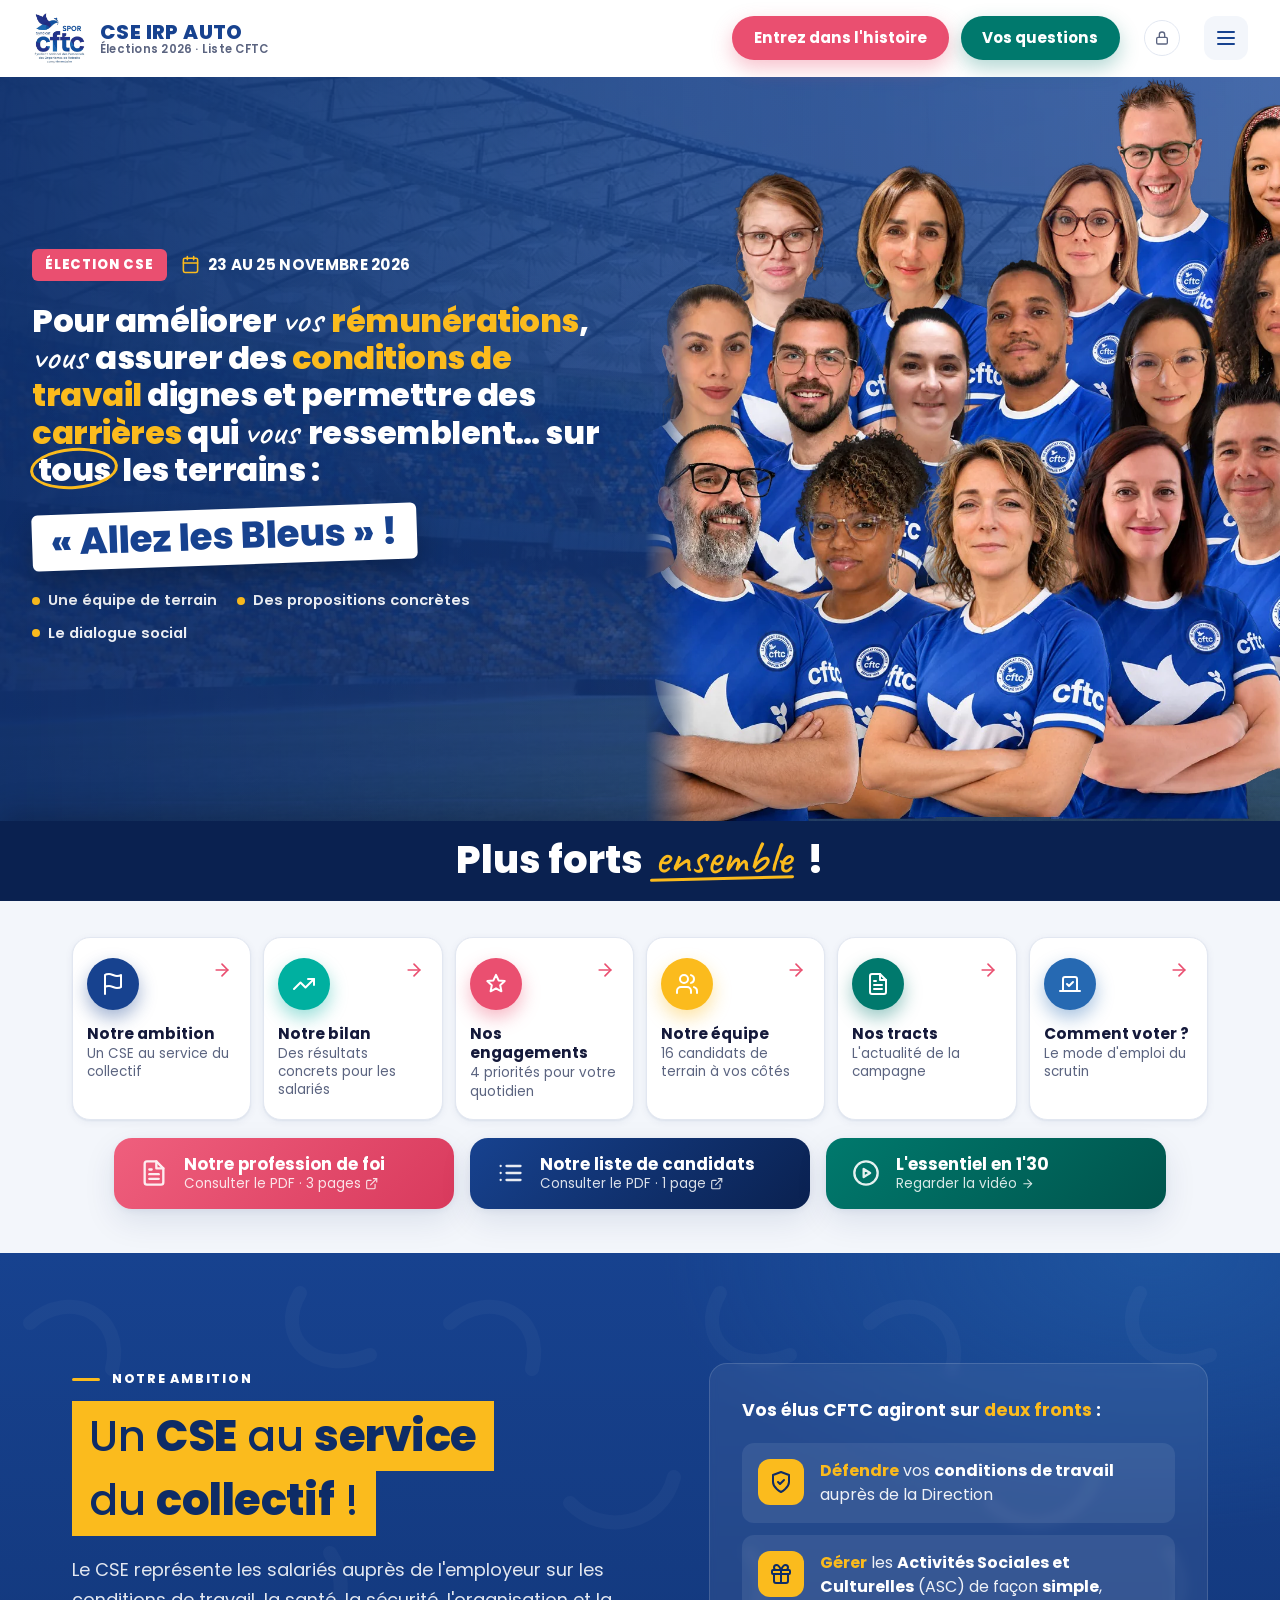
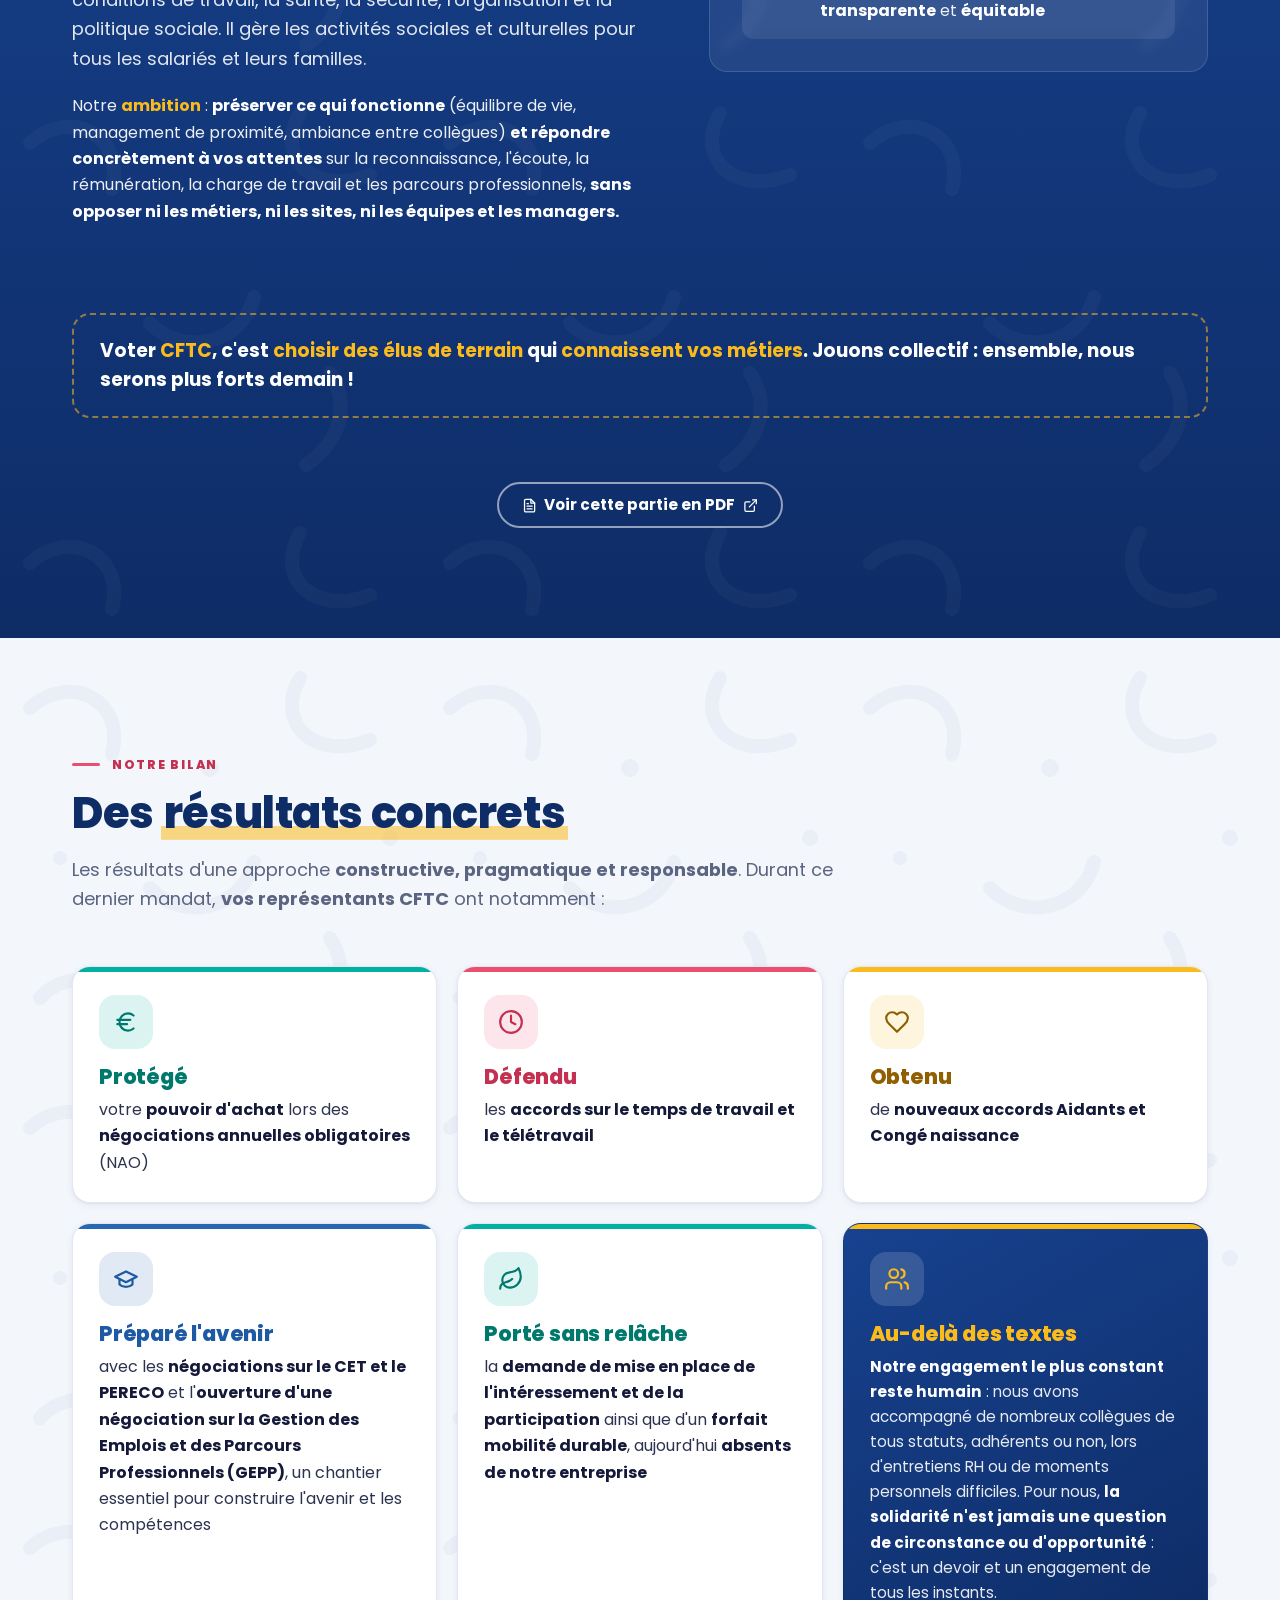
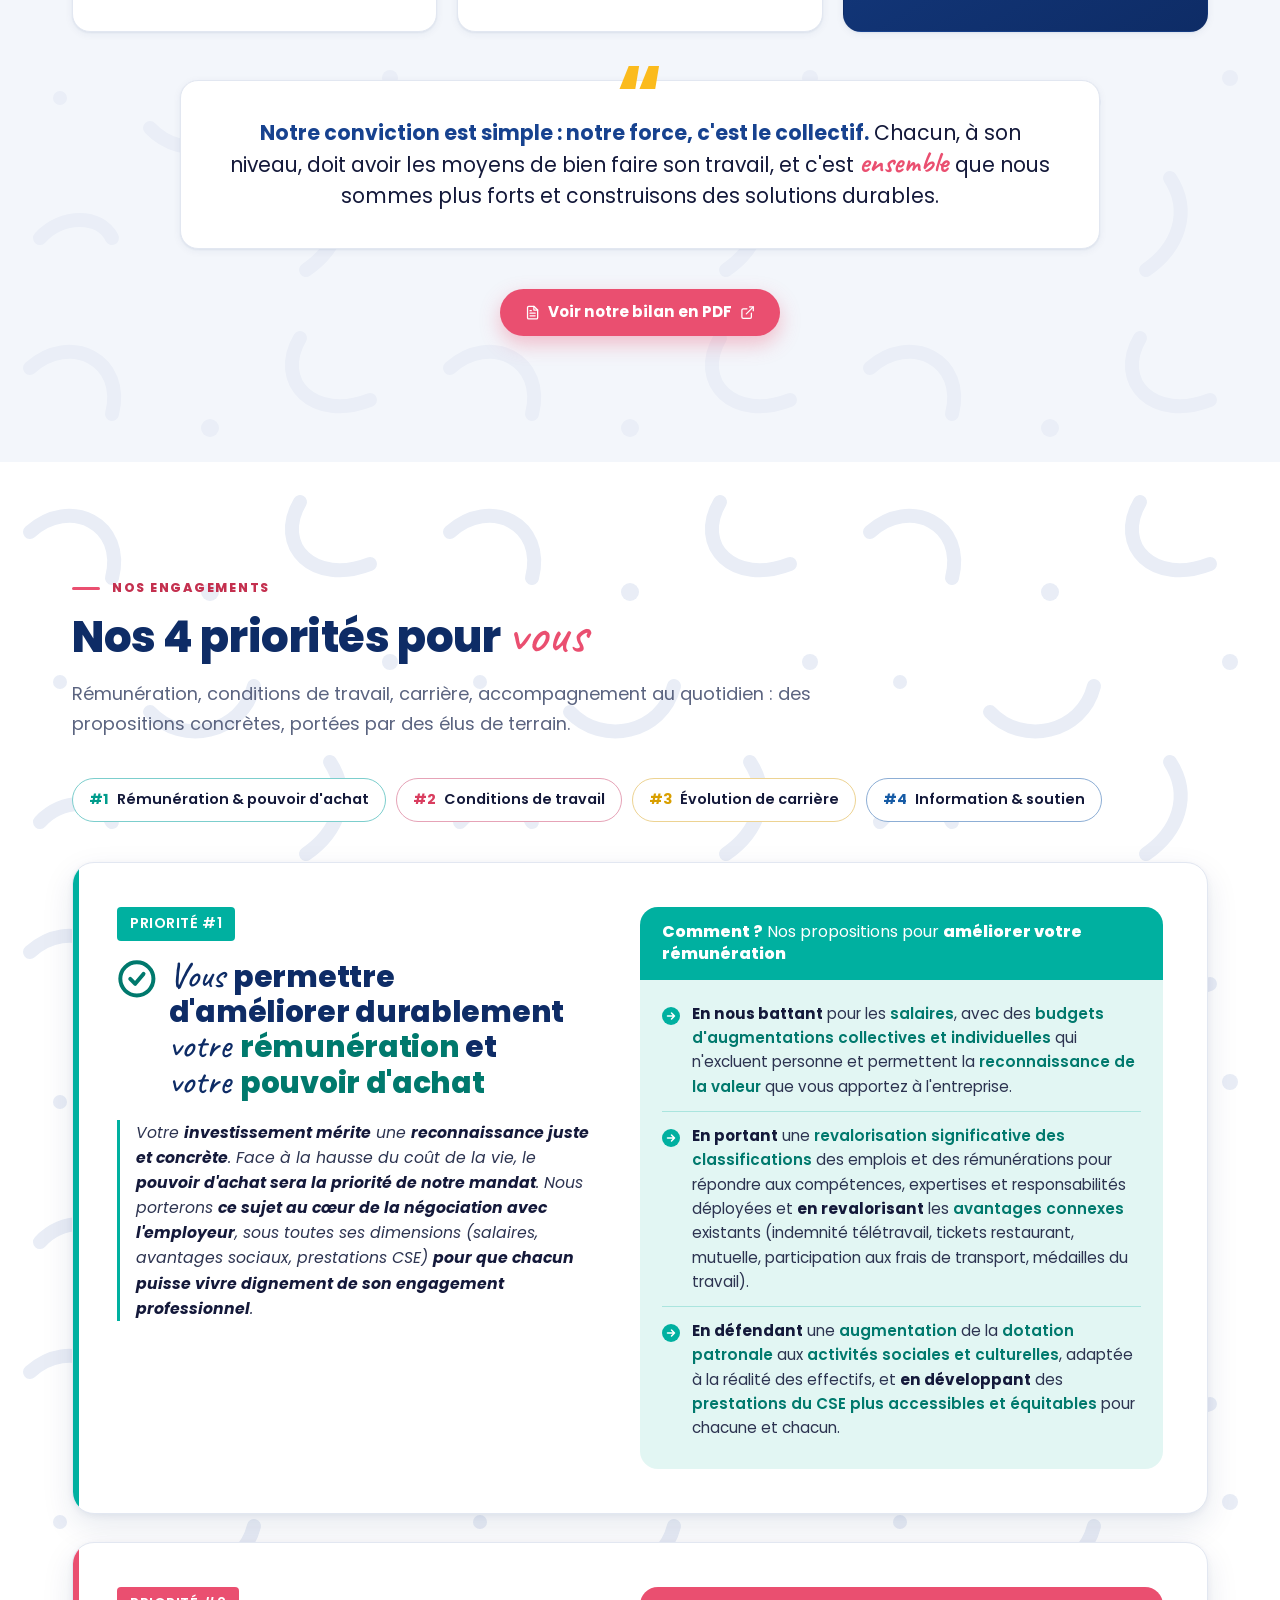
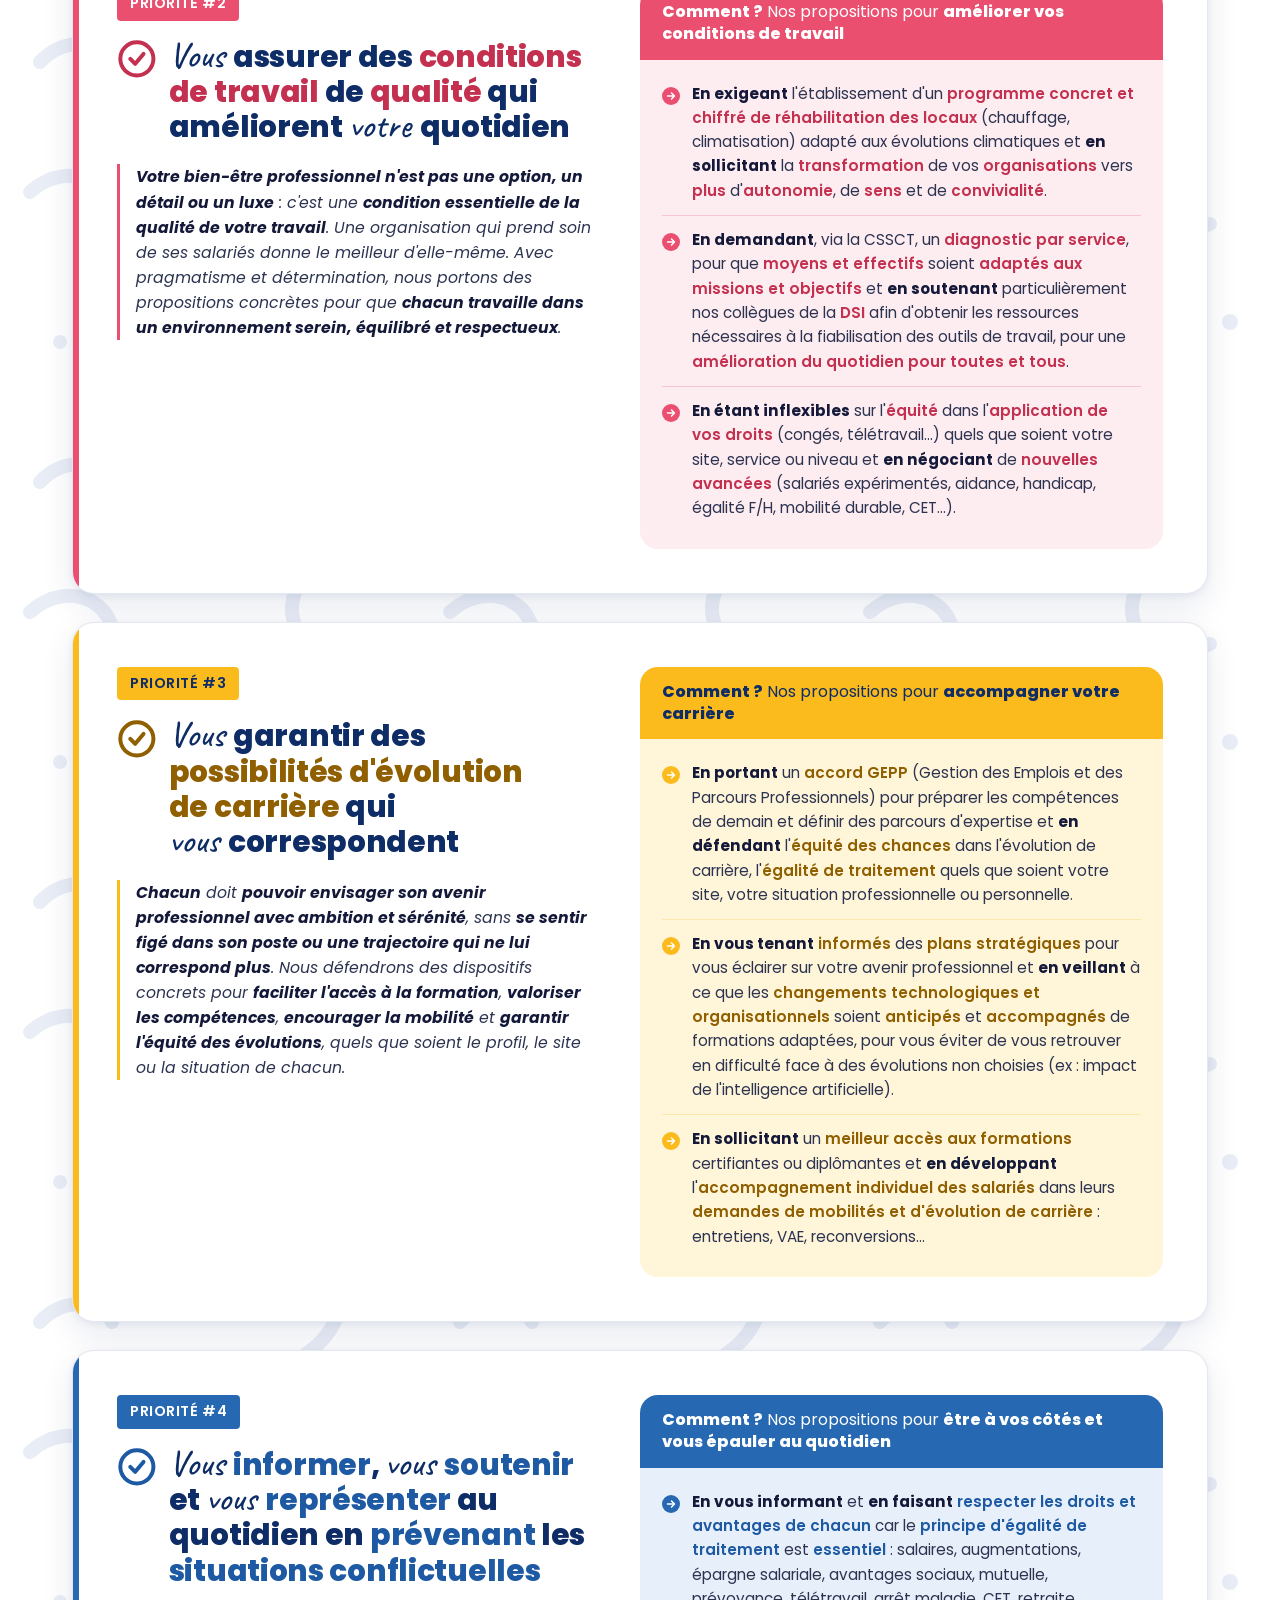
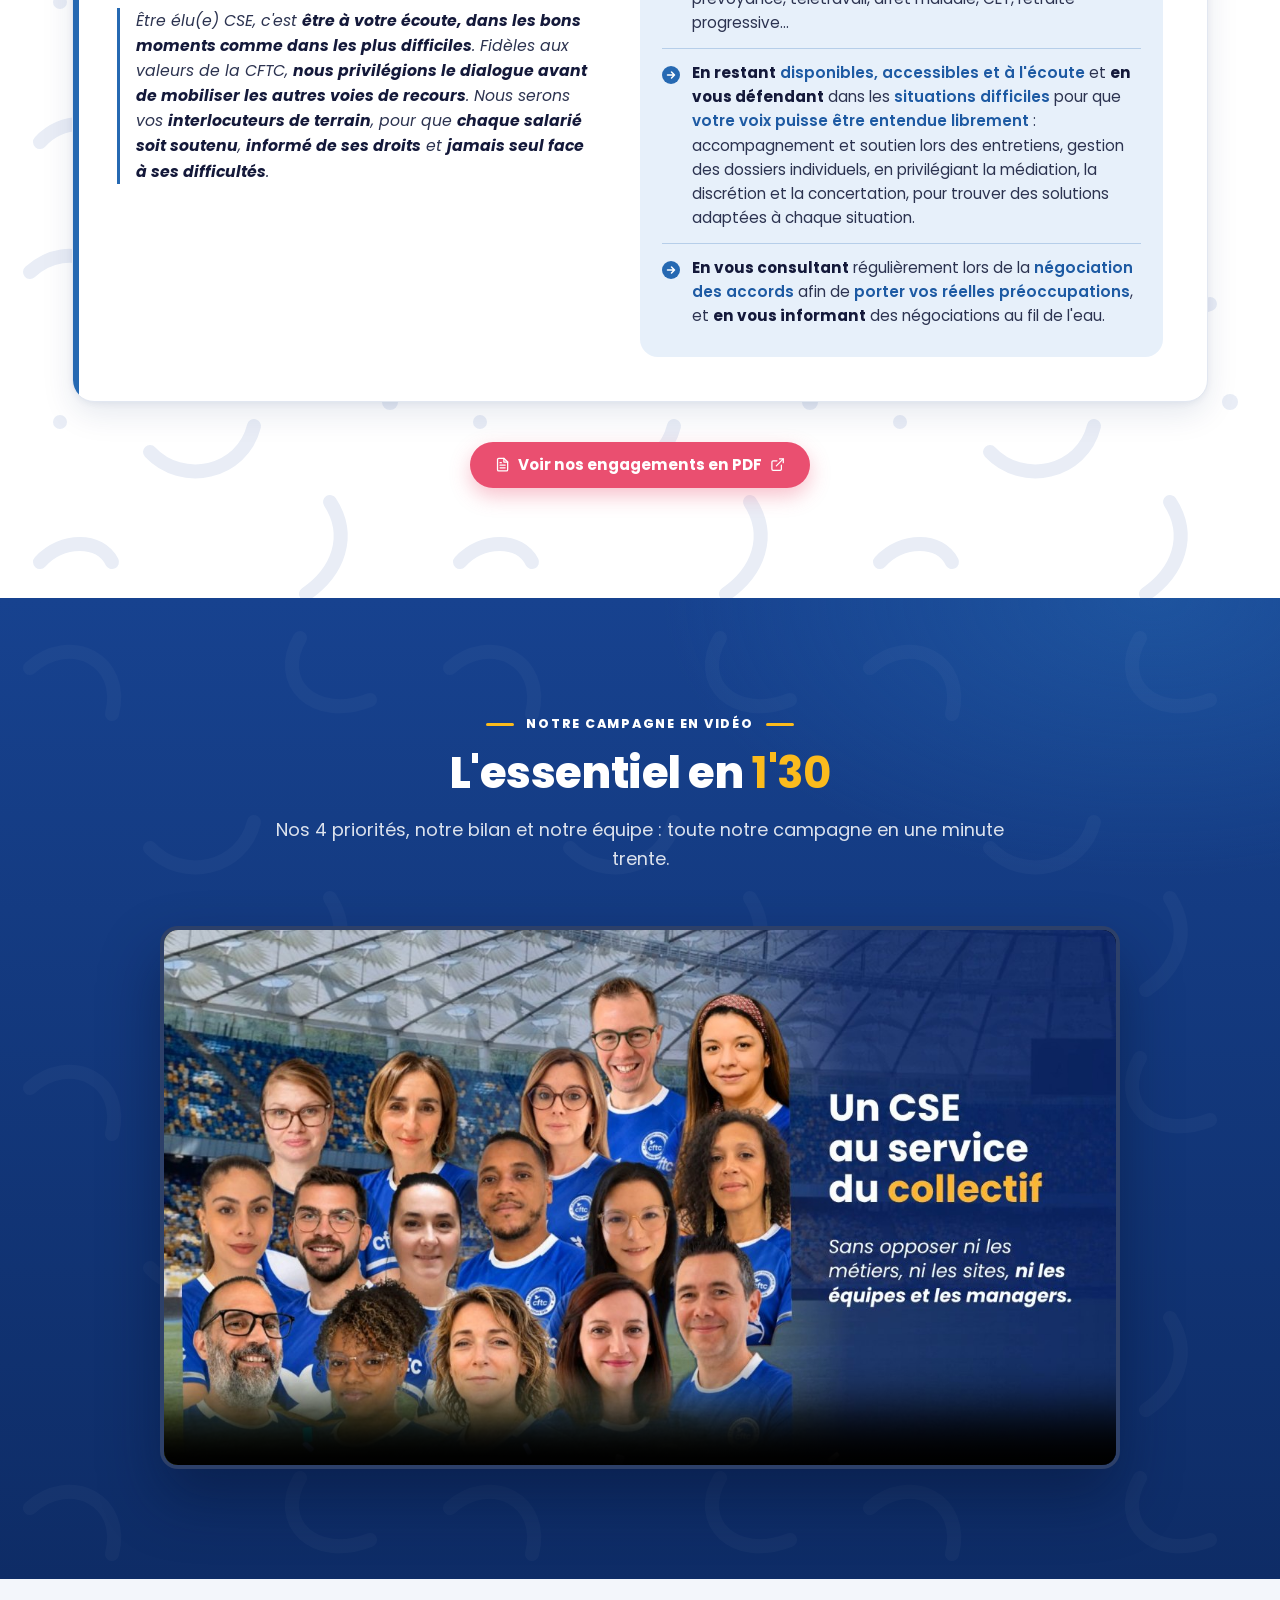
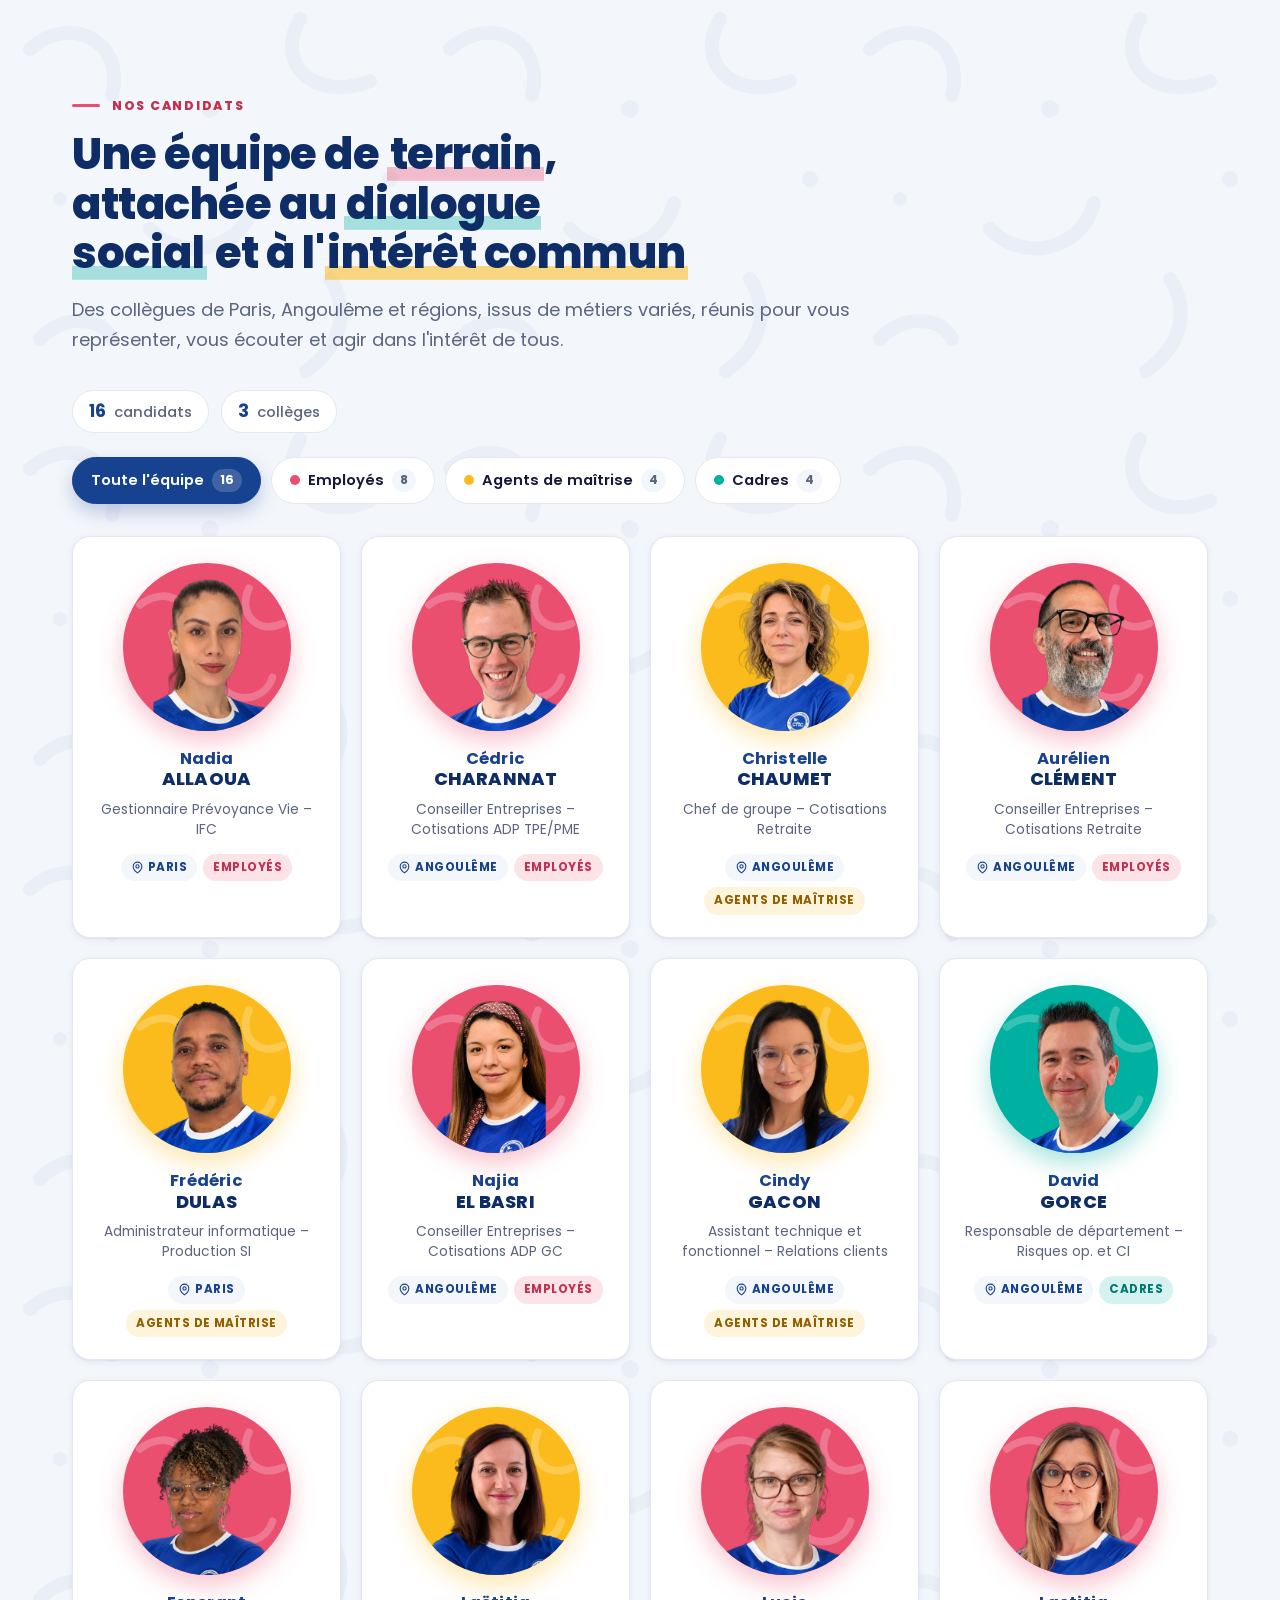
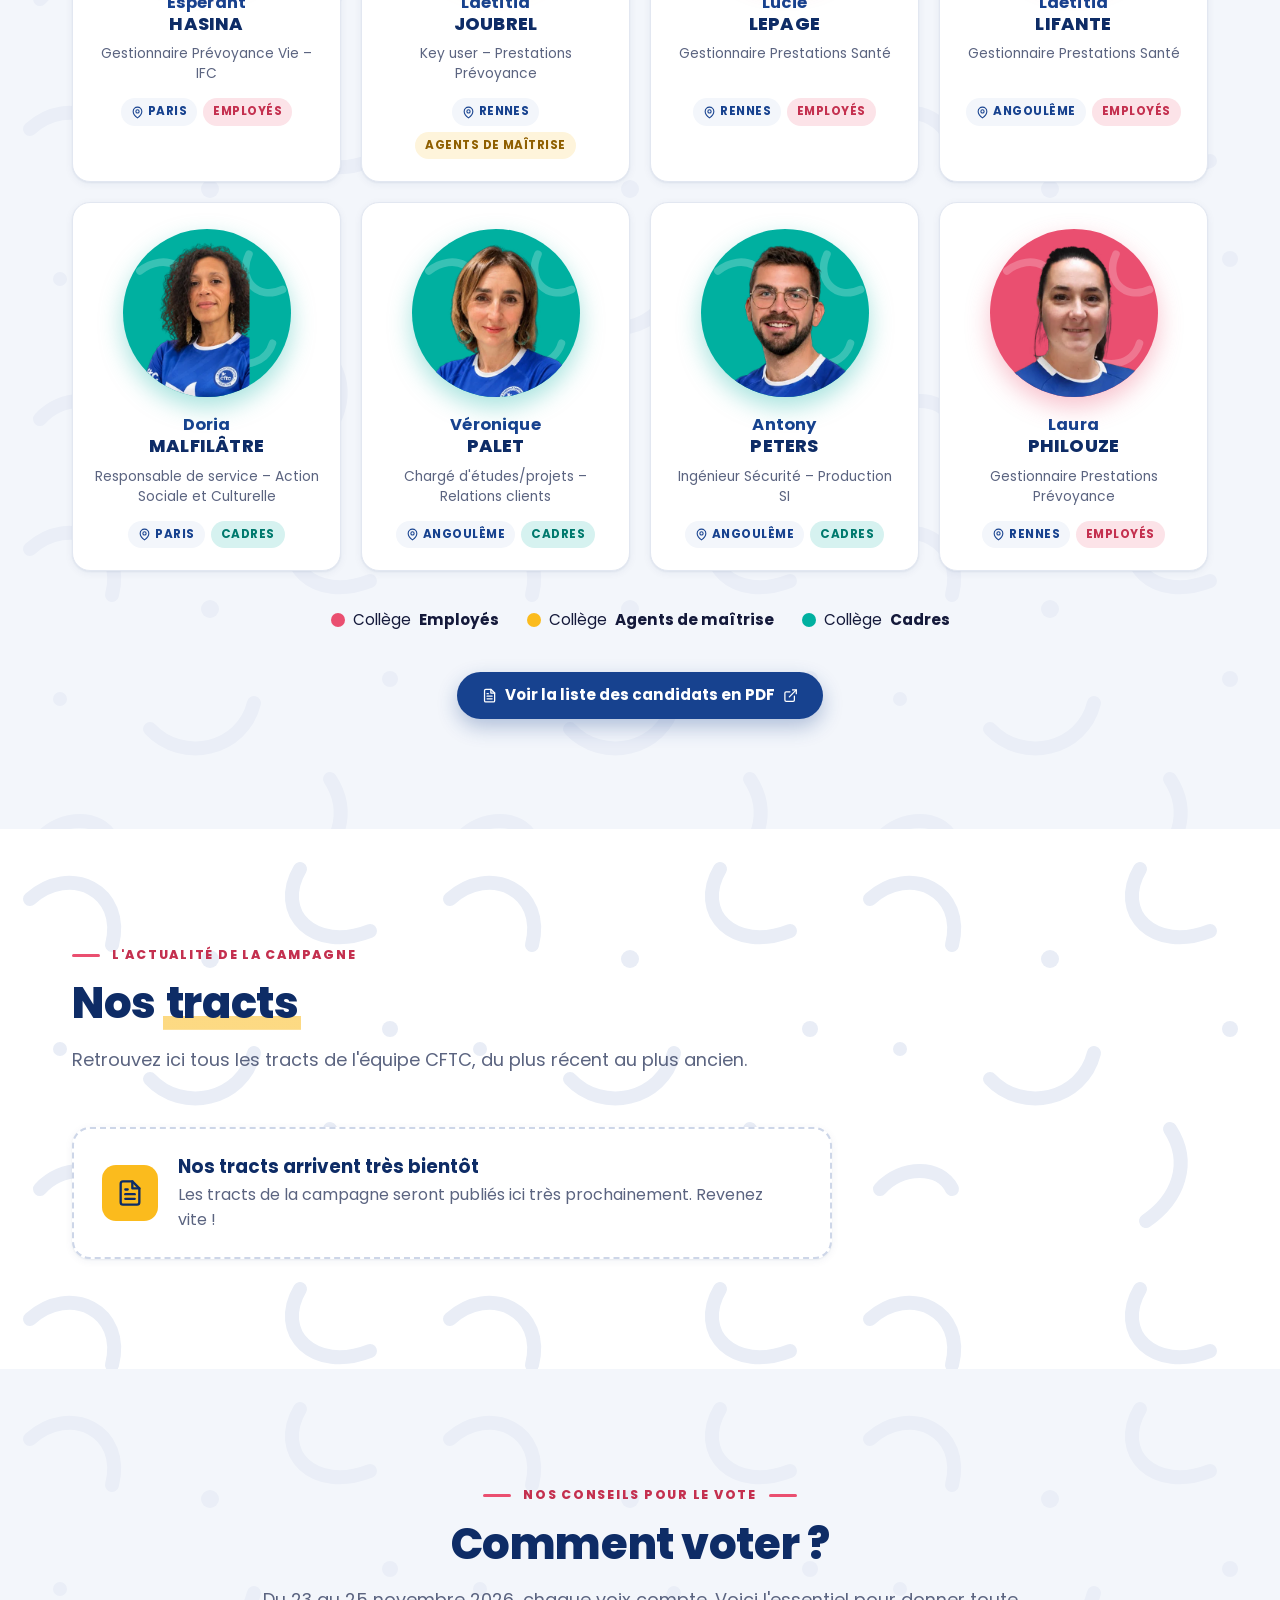
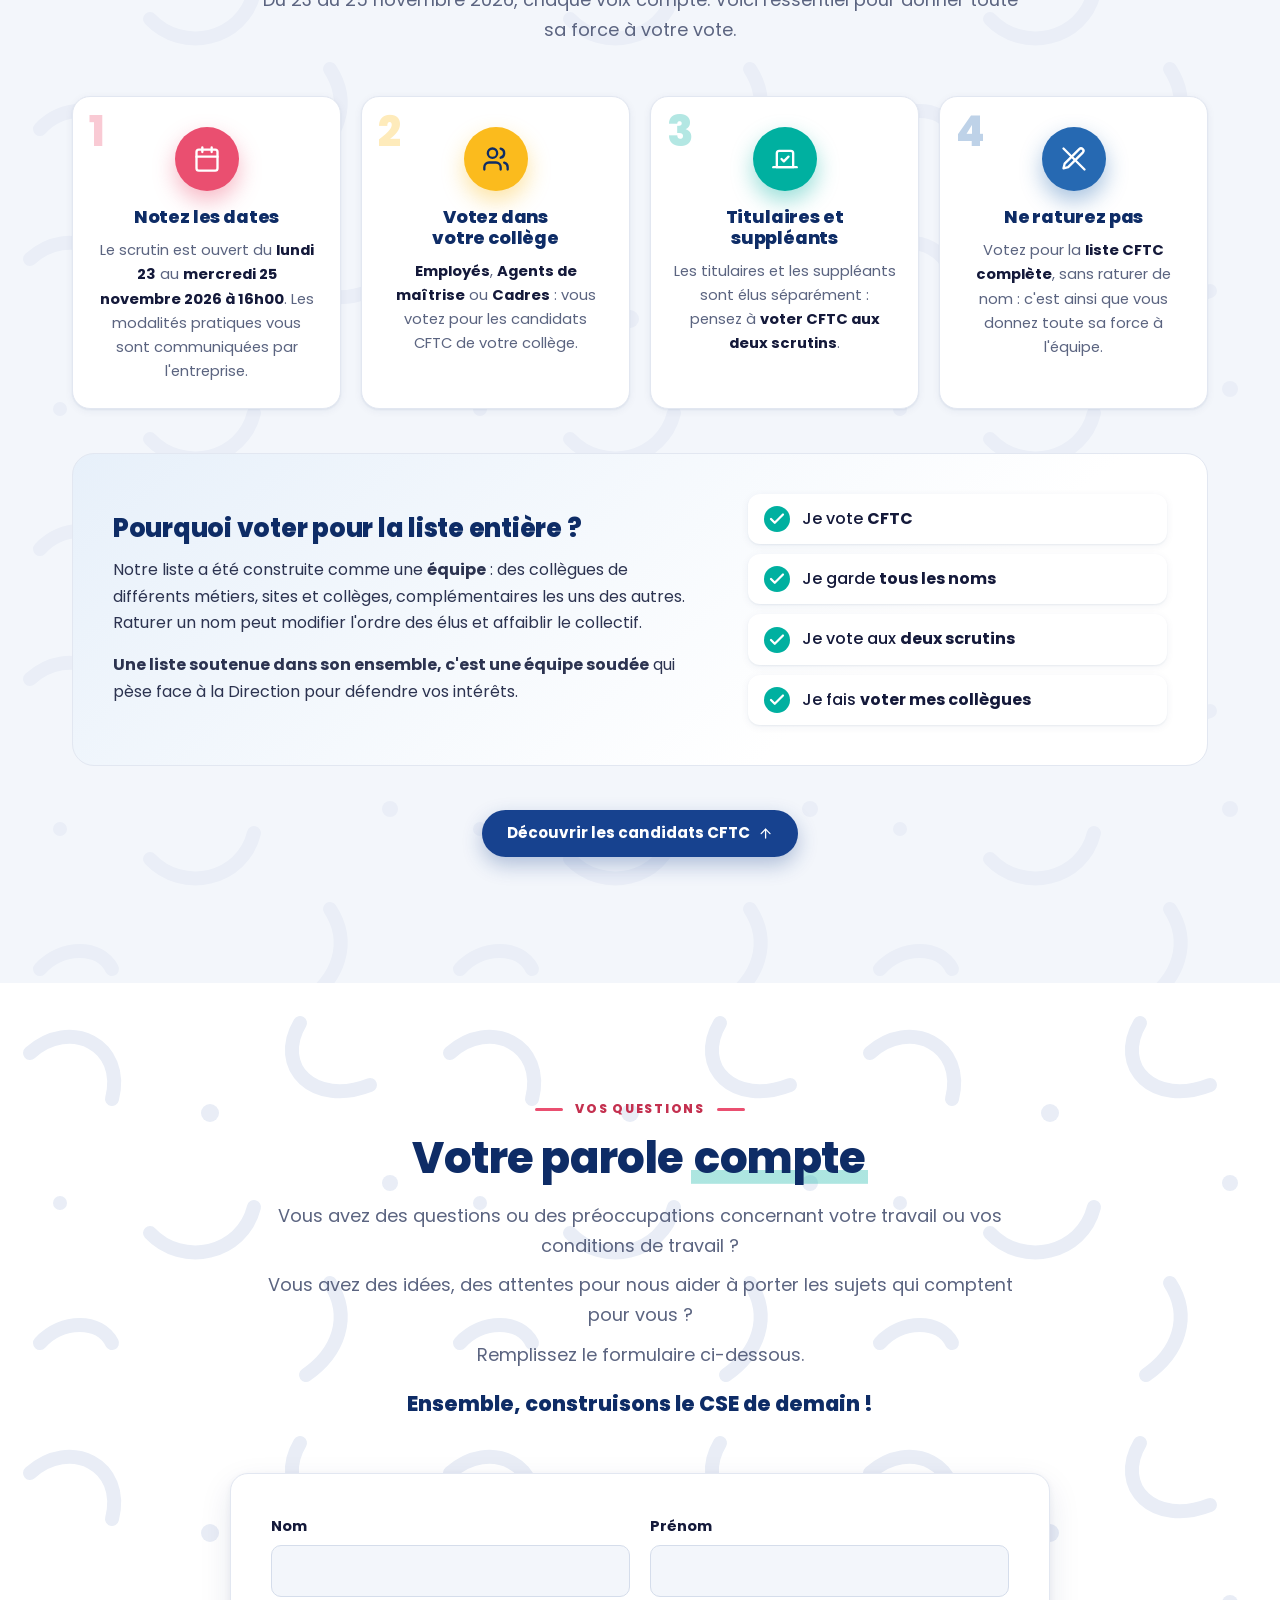
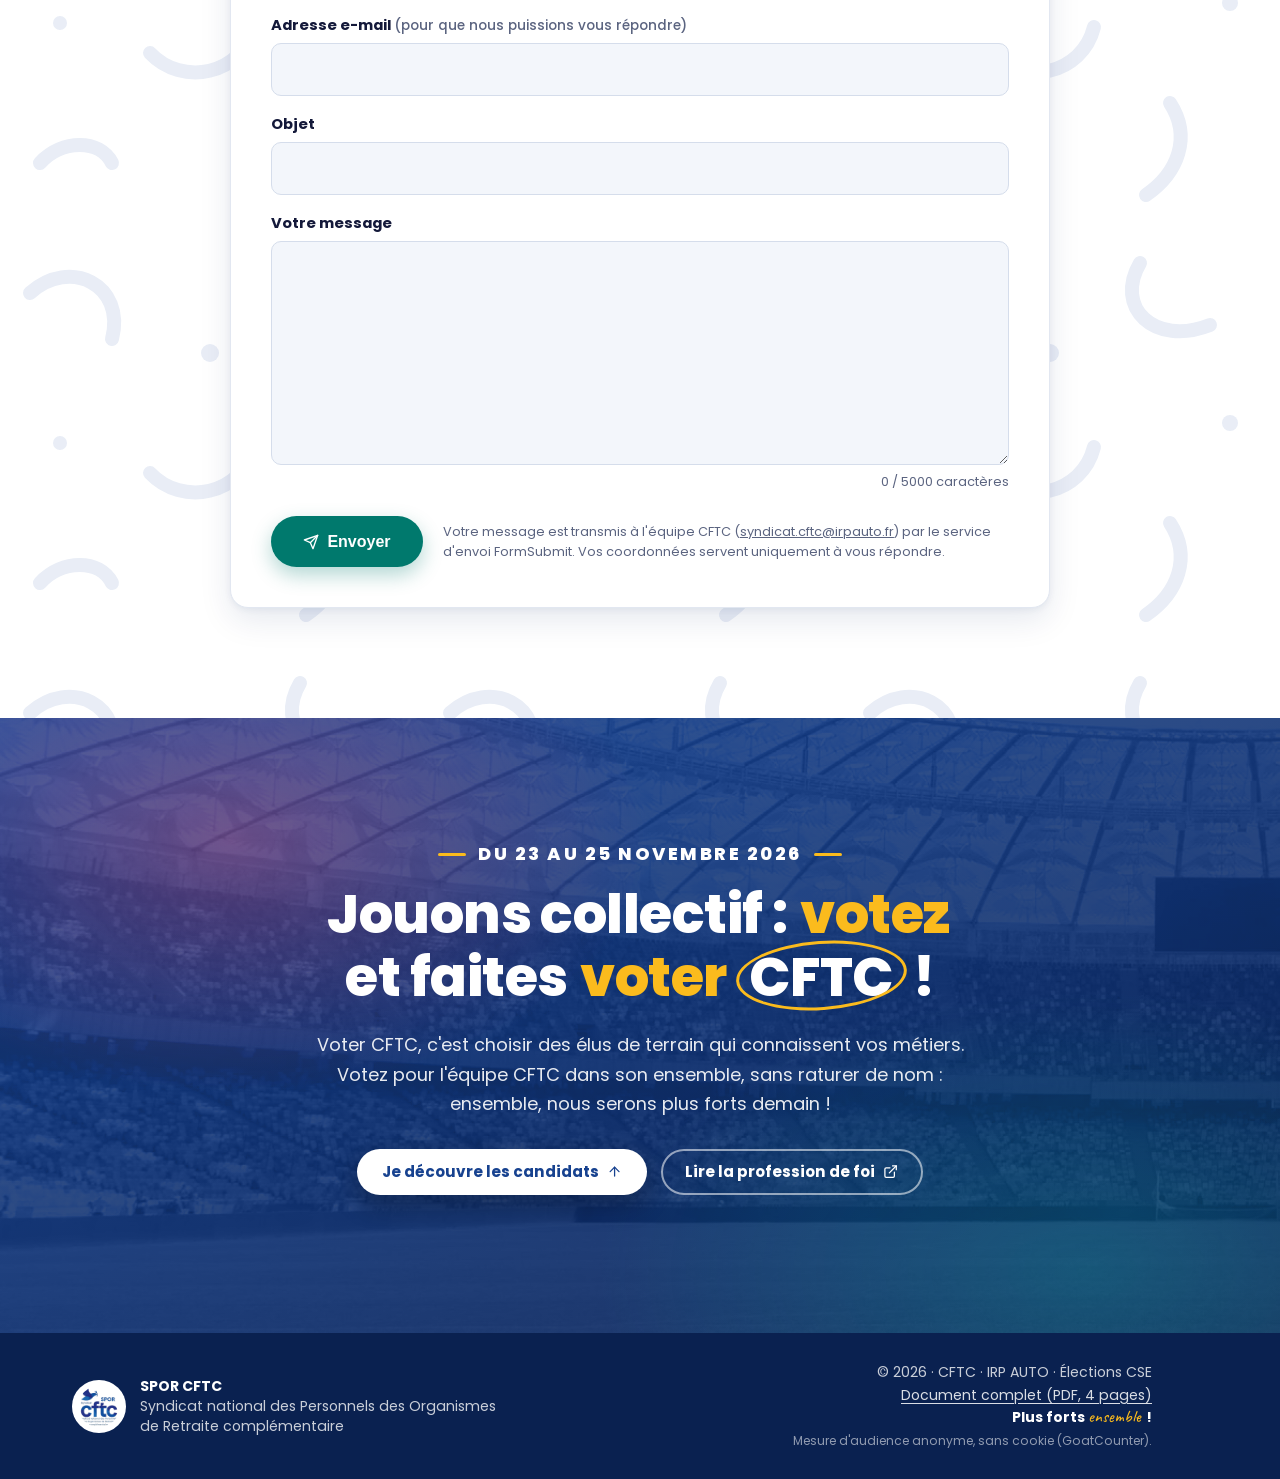
==== commit 53575620: "Vos questions, compte à rebours du vote et statistiques du site - « Notez les dates » : fin du vote " ====
--- a/index.html
+++ b/index.html
@@ -11,6 +11,7 @@
   <meta property="og:locale" content="fr_FR">
   <meta property="og:title" content="Élections CSE 2026 | CFTC IRP AUTO – Plus forts ensemble !">
   <meta property="og:description" content="Du 23 au 25 novembre 2026, jouons collectif : votez et faites voter CFTC !">
+  <link rel="canonical" href="https://sporcftcirpauto.github.io/elections-cftc-irpauto/">
   <meta property="og:url" content="https://sporcftcirpauto.github.io/elections-cftc-irpauto/">
   <meta property="og:image" content="https://sporcftcirpauto.github.io/elections-cftc-irpauto/assets/img/og-image.jpg">
   <meta name="twitter:card" content="summary_large_image">
@@ -21,7 +22,7 @@
   <link rel="preconnect" href="https://fonts.googleapis.com">
   <link rel="preconnect" href="https://fonts.gstatic.com" crossorigin>
   <link href="https://fonts.googleapis.com/css2?family=Caveat:wght@500;700&family=Poppins:ital,wght@0,400;0,500;0,600;0,700;0,800;1,400;1,500&display=swap" rel="stylesheet">
-  <link rel="stylesheet" href="assets/css/style.css?v=10">
+  <link rel="stylesheet" href="assets/css/style.css?v=11">
   <script>document.documentElement.classList.add('js');</script>
 </head>
 <body>
@@ -53,6 +54,7 @@
     <symbol id="i-close" viewBox="0 0 24 24"><path d="M18 6 6 18M6 6l12 12"/></symbol>
     <symbol id="i-chat" viewBox="0 0 24 24"><path d="M21 15a2 2 0 0 1-2 2H7l-4 4V5a2 2 0 0 1 2-2h14a2 2 0 0 1 2 2z"/></symbol>
     <symbol id="i-flag" viewBox="0 0 24 24"><path d="M4 15s1-1 4-1 5 2 8 2 4-1 4-1V3s-1 1-4 1-5-2-8-2-4 1-4 1z"/><path d="M4 22v-7"/></symbol>
+    <symbol id="i-send" viewBox="0 0 24 24"><path d="M22 2 11 13"/><path d="M22 2 15 22l-4-9-9-4z"/></symbol>
     <symbol id="i-lock" viewBox="0 0 24 24"><rect x="4" y="11" width="16" height="10" rx="2"/><path d="M8 11V7a4 4 0 0 1 8 0v4"/></symbol>
     <symbol id="i-play" viewBox="0 0 24 24"><circle cx="12" cy="12" r="10"/><path d="M10 8.5v7l5.5-3.5z"/></symbol>
     <symbol id="i-checkcircle"viewBox="0 0 24 24"><circle cx="12" cy="12" r="10"/><path d="m8 12 3 3 5-6"/></symbol>
@@ -75,8 +77,10 @@
       <a href="#tracts">Nos tracts</a>
       <a href="#comment-voter">Comment voter&nbsp;?</a>
       <a class="btn btn-pink nav-cta-mobile" href="#vote">Entrez dans l'histoire</a>
+      <a class="btn btn-teal nav-cta-mobile" href="#questions">Vos questions</a>
     </nav>
     <a class="btn btn-pink header-cta" href="#vote">Entrez dans l'histoire</a>
+    <a class="btn btn-teal header-cta header-cta-q" href="#questions">Vos questions</a>
     <a class="header-login" href="publier.html" rel="nofollow" title="Connexion (équipe)" aria-label="Connexion à l'espace équipe">
       <svg class="i"><use href="#i-lock"/></svg>
     </a>
@@ -87,6 +91,20 @@
 </header>
 
 <main id="contenu">
+
+  <!-- ============ COMPTE À REBOURS : s'affiche tout seul du 23 novembre (0h00) au 25 novembre 2026 (16h00) ============ -->
+  <section class="countdown-band" id="decompte" aria-labelledby="decompte-title" hidden>
+    <div class="container countdown-inner">
+      <p class="countdown-title" id="decompte-title"><span class="countdown-dot" aria-hidden="true"></span>Élections CSE&nbsp;: plus que</p>
+      <p class="countdown-clock" role="timer" aria-live="off">
+        <span><b id="cd-j">0</b><small id="cd-j-l">jours</small></span>
+        <span><b id="cd-h">00</b><small id="cd-h-l">heures</small></span>
+        <span><b id="cd-m">00</b><small id="cd-m-l">minutes</small></span>
+      </p>
+      <p class="countdown-sub">pour voter <strong>CFTC</strong>, jusqu'au <strong>mercredi 25 novembre à 16h00</strong></p>
+      <a class="btn btn-white countdown-btn" href="#comment-voter">Comment voter&nbsp;?</a>
+    </div>
+  </section>
 
   <!-- ============ ACCUEIL ============ -->
   <section class="hero" id="accueil" aria-labelledby="hero-title">
@@ -525,7 +543,7 @@
           <span class="step-num">1</span>
           <span class="step-ico"><svg class="i"><use href="#i-calendar"/></svg></span>
           <h3>Notez les dates</h3>
-          <p>Le scrutin est ouvert du <strong>lundi 23</strong> au <strong>mercredi 25 novembre 2026</strong>. Les modalités pratiques vous sont communiquées par l'entreprise.</p>
+          <p>Le scrutin est ouvert du <strong>lundi 23</strong> au <strong>mercredi 25 novembre 2026 à 16h00</strong>. Les modalités pratiques vous sont communiquées par l'entreprise.</p>
         </li>
         <li class="step reveal" style="--c: var(--yellow)">
           <span class="step-num">2</span>
@@ -562,6 +580,61 @@
       </div>
 
       <p class="center reveal"><a class="btn btn-blue" href="#equipe">Découvrir les candidats CFTC <svg class="i i-sm"><use href="#i-up"/></svg></a></p>
+    </div>
+  </section>
+
+  <!-- ============ VOS QUESTIONS (formulaire envoyé à syndicat.cftc@irpauto.fr) ============ -->
+  <section class="section pattern section-questions" id="questions" aria-labelledby="questions-title">
+    <div class="container">
+      <header class="section-head center reveal">
+        <p class="eyebrow">Vos questions</p>
+        <h2 id="questions-title">Votre parole <span class="u-teal">compte</span></h2>
+        <p class="lead">Vous avez des questions ou des préoccupations concernant votre travail ou vos conditions de travail&nbsp;?</p>
+        <p class="lead">Vous avez des idées, des attentes pour nous aider à porter les sujets qui comptent pour vous&nbsp;?</p>
+        <p class="lead">Remplissez le formulaire ci-dessous.</p>
+        <p class="questions-punch">Ensemble, construisons le CSE de demain&nbsp;!</p>
+      </header>
+
+      <div class="questions-card reveal">
+        <form id="questions-form" novalidate>
+          <div class="q-grid">
+            <p class="q-field">
+              <label for="q-nom">Nom</label>
+              <input id="q-nom" name="nom" type="text" autocomplete="family-name" maxlength="80" required>
+            </p>
+            <p class="q-field">
+              <label for="q-prenom">Prénom</label>
+              <input id="q-prenom" name="prenom" type="text" autocomplete="given-name" maxlength="80" required>
+            </p>
+            <p class="q-field q-wide">
+              <label for="q-email">Adresse e-mail <span>(pour que nous puissions vous répondre)</span></label>
+              <input id="q-email" name="email" type="email" autocomplete="email" maxlength="120" required>
+            </p>
+            <p class="q-field q-wide">
+              <label for="q-objet">Objet</label>
+              <input id="q-objet" name="objet" type="text" maxlength="150" required>
+            </p>
+            <p class="q-field q-wide">
+              <label for="q-message">Votre message</label>
+              <textarea id="q-message" name="message" rows="8" maxlength="5000" required aria-describedby="q-count"></textarea>
+              <span class="q-count" id="q-count">0 / 5000 caractères</span>
+            </p>
+            <!-- Piège à robots : champ invisible, laissé vide par les vrais visiteurs -->
+            <p class="q-hp" aria-hidden="true"><label for="q-site">Ne pas remplir</label><input id="q-site" name="_honey" type="text" tabindex="-1" autocomplete="off"></p>
+          </div>
+          <div class="q-actions">
+            <button type="submit" class="btn btn-teal" id="q-send"><svg class="i i-sm"><use href="#i-send"/></svg> Envoyer</button>
+            <p class="q-privacy">Votre message est transmis à l'équipe CFTC (<a href="mailto:syndicat.cftc@irpauto.fr">syndicat.cftc@irpauto.fr</a>) par le service d'envoi FormSubmit. Vos coordonnées servent uniquement à vous répondre.</p>
+          </div>
+          <p class="q-status" id="q-status" role="status" aria-live="polite" hidden></p>
+        </form>
+        <div class="q-done" id="q-done" hidden tabindex="-1">
+          <span class="q-done-ico"><svg class="i"><use href="#i-checkcircle"/></svg></span>
+          <h3>Merci, votre message est bien envoyé&nbsp;!</h3>
+          <p>L'équipe CFTC vous répondra à l'adresse e-mail indiquée.</p>
+          <button type="button" class="btn btn-blue btn-sm" id="q-again">Envoyer un autre message</button>
+        </div>
+      </div>
     </div>
   </section>
 
@@ -586,12 +659,15 @@
       <img src="assets/img/logo-cftc-spor.png" alt="SPOR CFTC" width="212" height="208" loading="lazy">
       <p><strong>SPOR CFTC</strong><br>Syndicat national des Personnels des Organismes de Retraite complémentaire</p>
     </div>
-    <p class="footer-meta">© 2026 · CFTC · IRP AUTO · Élections CSE<br><a href="assets/docs/profession-de-foi-cftc-irp-auto-2026.pdf" target="_blank" rel="noopener">Document complet (PDF, 4 pages)</a><br><span>Plus forts <em class="script">ensemble</em>&nbsp;!</span></p>
+    <p class="footer-meta">© 2026 · CFTC · IRP AUTO · Élections CSE<br><a href="assets/docs/profession-de-foi-cftc-irp-auto-2026.pdf" target="_blank" rel="noopener">Document complet (PDF, 4 pages)</a><br><span>Plus forts <em class="script">ensemble</em>&nbsp;!</span><br><small>Mesure d'audience anonyme, sans cookie (GoatCounter).</small></p>
   </div>
 </footer>
 
 <a class="to-top" href="#haut" aria-label="Revenir en haut de la page"><svg class="i"><use href="#i-up"/></svg></a>
 
-<script src="assets/js/main.js?v=6" defer></script>
+<script src="assets/js/main.js?v=7" defer></script>
+<!-- Mesure d'audience anonyme et sans cookie : https://sporcftcirpauto.goatcounter.com -->
+<script data-goatcounter="https://sporcftcirpauto.goatcounter.com/count" async src="https://gc.zgo.at/count.v5.js"
+        crossorigin="anonymous" integrity="sha384-atnOLvQb9t+jTSipvd75X2yginT4PjVbqDdlJAmxMm+wYElFmeR6EmLP5bYeoRVQ"></script>
 </body>
 </html>
--- a/assets/css/style.css
+++ b/assets/css/style.css
@@ -97,6 +97,8 @@
 .btn-pink:hover { background: #dd3d60; box-shadow: 0 12px 26px rgba(234, 79, 112, .45); }
 .btn-blue { background: var(--blue); color: #fff; box-shadow: 0 8px 20px rgba(23, 66, 143, .3); }
 .btn-blue:hover { background: var(--blue-deep); }
+.btn-teal { background: var(--teal-ink); color: #fff; box-shadow: 0 8px 20px rgba(0, 121, 109, .3); }
+.btn-teal:hover { background: #00665c; box-shadow: 0 12px 26px rgba(0, 121, 109, .42); }
 .btn-white { background: #fff; color: var(--blue); box-shadow: 0 10px 26px rgba(0, 0, 0, .25); }
 .btn-ghost { background: transparent; color: #fff; border-color: rgba(255, 255, 255, .55); }
 .btn-ghost:hover { background: rgba(255, 255, 255, .1); border-color: #fff; }
@@ -150,18 +152,21 @@
 .header-login .i { width: 16px; height: 16px; }
 .header-login:hover { color: var(--blue); background: var(--bg-soft); border-color: #c9d6ec; }
 
-/* Menu en ligne (6 liens) : format compact pour tenir dans la largeur du conteneur */
-@media (min-width: 1200px) {
-  .header-inner { gap: 16px; }
+/* Menu en ligne (6 liens + 2 boutons) : en-tête un peu plus large que le contenu, format compact */
+.site-header .container { max-width: 1400px; }
+@media (min-width: 1360px) {
+  .header-inner { gap: 14px; }
   .brand-text strong { font-size: 1.12rem; }
   .brand-text span { display: none; }
   .main-nav a:not(.btn) { padding: 8px 6px; font-size: .86rem; }
-  .header-cta { padding: .68em 1.05em; font-size: .88rem; }  /* « Entrez dans l'histoire » */
+  .header-cta { padding: .68em 1.05em; font-size: .88rem; }  /* « Entrez dans l'histoire » et « Vos questions » */
+  .header-cta + .header-cta { margin-left: -6px; }
   .header-login { margin-left: -4px; }
 }
-/* Menu « burger » dès que les 6 liens ne tiennent plus sur une ligne */
-@media (max-width: 1199px) {
+/* Menu « burger » dès que les 6 liens et les 2 boutons ne tiennent plus sur une ligne */
+@media (max-width: 1359px) {
   .header-cta { margin-left: auto; }
+  .header-cta + .header-cta { margin-left: -12px; }
   .burger { display: inline-flex; margin-left: 0; }
   .main-nav {
     position: absolute; top: var(--header-h); left: 0; right: 0;
@@ -181,6 +186,7 @@
   .header-cta { display: none; }
   .header-login { margin-left: auto; }
   .nav-cta-mobile { display: inline-flex; margin-top: 10px; }
+  .nav-cta-mobile + .nav-cta-mobile { margin-top: 8px; }
 }
 /* Très petits téléphones (320–370 px) : logo, cadenas et menu tiennent sur la ligne */
 @media (max-width: 374px) {
@@ -270,6 +276,30 @@
 }
 
 /* =========================================================
+   Compte à rebours (affiché du 23 novembre au 25 novembre, 16h00)
+   ========================================================= */
+.countdown-band { position: relative; color: #fff; background: linear-gradient(100deg, #b52947 0%, var(--pink-ink) 50%, #cf3858 100%); }
+.countdown-inner { display: flex; align-items: center; justify-content: center; flex-wrap: wrap; gap: 10px 26px; padding-block: 14px; }
+.countdown-title { display: inline-flex; align-items: center; gap: 10px; margin: 0; font-weight: 800; font-size: clamp(1.1rem, 1.8vw, 1.35rem); line-height: 1.2; }
+.countdown-dot { flex: none; width: 12px; height: 12px; border-radius: 50%; background: var(--yellow); animation: cd-pulse 1.6s ease-out infinite; }
+@keyframes cd-pulse { 0% { box-shadow: 0 0 0 0 rgba(251, 187, 29, .75); } 100% { box-shadow: 0 0 0 12px rgba(251, 187, 29, 0); } }
+@media (prefers-reduced-motion: reduce) { .countdown-dot { animation: none; } }
+.countdown-clock { display: flex; gap: 10px; margin: 0; }
+.countdown-clock span { display: flex; flex-direction: column; align-items: center; min-width: 76px; padding: 8px 10px 7px; background: #fff; border-radius: 12px; box-shadow: 0 8px 18px rgba(90, 8, 30, .28); }
+.countdown-clock b { font-size: clamp(1.9rem, 3.4vw, 2.5rem); line-height: 1; font-weight: 800; color: var(--blue-deep); font-variant-numeric: tabular-nums; }
+.countdown-clock small { margin-top: 4px; font-size: .68rem; font-weight: 800; letter-spacing: .08em; text-transform: uppercase; color: var(--pink-ink); }
+.countdown-sub { margin: 0; max-width: 250px; font-size: .98rem; line-height: 1.35; }
+.countdown-sub strong { color: #fff; }
+.countdown-btn { padding: .65em 1.2em; font-size: .9rem; color: var(--pink-ink); }
+@media (max-width: 960px) {
+  .countdown-inner { flex-direction: column; gap: 10px; padding-block: 16px 18px; text-align: center; }
+  .countdown-sub { max-width: none; }
+}
+@media (max-width: 374px) { .countdown-clock span { min-width: 68px; } }
+/* Pendant le vote, l'accueil laisse la place au bandeau sur ordinateur */
+@media (min-width: 961px) { .cd-on .hero { height: clamp(500px, calc(100vh - var(--header-h) - 96px), 860px); } }
+
+/* =========================================================
    Accès rapides
    ========================================================= */
 .quick { background: var(--bg-soft); padding: 36px 0 44px; }
@@ -432,6 +462,50 @@
 @media (max-width: 900px) { .ambition { grid-template-columns: minmax(0, 1fr); } }
 
 /* =========================================================
+   Vos questions (formulaire)
+   ========================================================= */
+.section-questions .section-head .lead { margin-top: 10px; }
+.section-questions .section-head h2 + .lead { margin-top: 18px; }
+.questions-punch { margin: 18px 0 0; font-weight: 800; font-size: clamp(1.12rem, 1.8vw, 1.3rem); color: var(--blue-deep); }
+.questions-card {
+  position: relative; max-width: 820px; margin: 0 auto; padding: clamp(22px, 4vw, 40px);
+  background: #fff; border: 1px solid var(--line); border-radius: var(--radius); box-shadow: var(--shadow);
+}
+.q-grid { display: grid; grid-template-columns: repeat(2, minmax(0, 1fr)); gap: 16px 20px; }
+.q-field { display: flex; flex-direction: column; gap: 6px; margin: 0; }
+.q-wide { grid-column: 1 / -1; }
+.q-field label { font-weight: 700; font-size: .92rem; color: var(--ink); }
+.q-field label span { font-weight: 500; font-size: .85rem; color: var(--muted); }
+.q-field input, .q-field textarea {
+  width: 100%; padding: 12px 14px; font: inherit; font-size: 1rem; color: var(--ink);
+  background: var(--bg-soft); border: 1.5px solid #d5ddeb; border-radius: 10px;
+  transition: border-color .2s ease, box-shadow .2s ease, background-color .2s ease;
+}
+.q-field textarea { min-height: 190px; resize: vertical; line-height: 1.55; }
+.q-field input:focus, .q-field textarea:focus { outline: none; background: #fff; border-color: var(--teal-ink); box-shadow: 0 0 0 4px rgba(0, 121, 109, .16); }
+.q-field.is-invalid input, .q-field.is-invalid textarea { border-color: var(--pink-ink); background: #fff; }
+.q-err { font-size: .84rem; font-weight: 600; color: var(--pink-ink); }
+.q-count { align-self: flex-end; font-size: .8rem; color: var(--muted); }
+.q-count.is-near { color: var(--pink-ink); font-weight: 700; }
+.q-hp { position: absolute; left: -9999px; width: 1px; height: 1px; overflow: hidden; }
+.q-actions { display: flex; flex-wrap: wrap; align-items: center; gap: 14px 20px; margin-top: 24px; }
+.q-actions .btn { flex: none; padding: .85em 1.9em; font-size: 1rem; }
+.q-actions .btn[disabled] { opacity: .65; cursor: wait; transform: none; }
+.q-privacy { flex: 1 1 280px; margin: 0; font-size: .8rem; line-height: 1.5; color: var(--muted); }
+.q-status { margin: 18px 0 0; padding: 12px 16px; border-radius: 10px; font-size: .92rem; font-weight: 600; line-height: 1.5; }
+.q-status.is-info { background: var(--blue-soft); color: var(--blue-ink); }
+.q-status.is-error { background: var(--pink-soft); color: var(--pink-ink); }
+.q-done { padding: 12px 0 6px; text-align: center; outline: none; }
+.q-done-ico { display: inline-grid; place-items: center; width: 66px; height: 66px; border-radius: 50%; background: var(--teal-soft); color: var(--teal-ink); }
+.q-done-ico .i { width: 36px; height: 36px; }
+.q-done h3 { margin: 14px 0 6px; font-size: 1.3rem; color: var(--blue-deep); }
+.q-done p { margin: 0 0 20px; color: var(--muted); }
+@media (max-width: 600px) {
+  .q-grid { grid-template-columns: minmax(0, 1fr); }
+  .q-actions .btn { width: 100%; }
+}
+
+/* =========================================================
    L'essentiel en vidéo
    ========================================================= */
 .section-video h2 { color: #fff; }
@@ -666,6 +740,7 @@
 .footer-brand p { margin: 0; line-height: 1.45; max-width: 360px; }
 .footer-brand strong { color: #fff; }
 .footer-meta { margin: 0; text-align: right; line-height: 1.6; }
+.footer-meta small { font-size: .76rem; opacity: .7; }
 .footer-meta span { color: #fff; font-weight: 700; }
 .footer-meta a { color: rgba(255, 255, 255, .85); text-underline-offset: 3px; }
 .footer-meta a:hover { color: var(--yellow); }
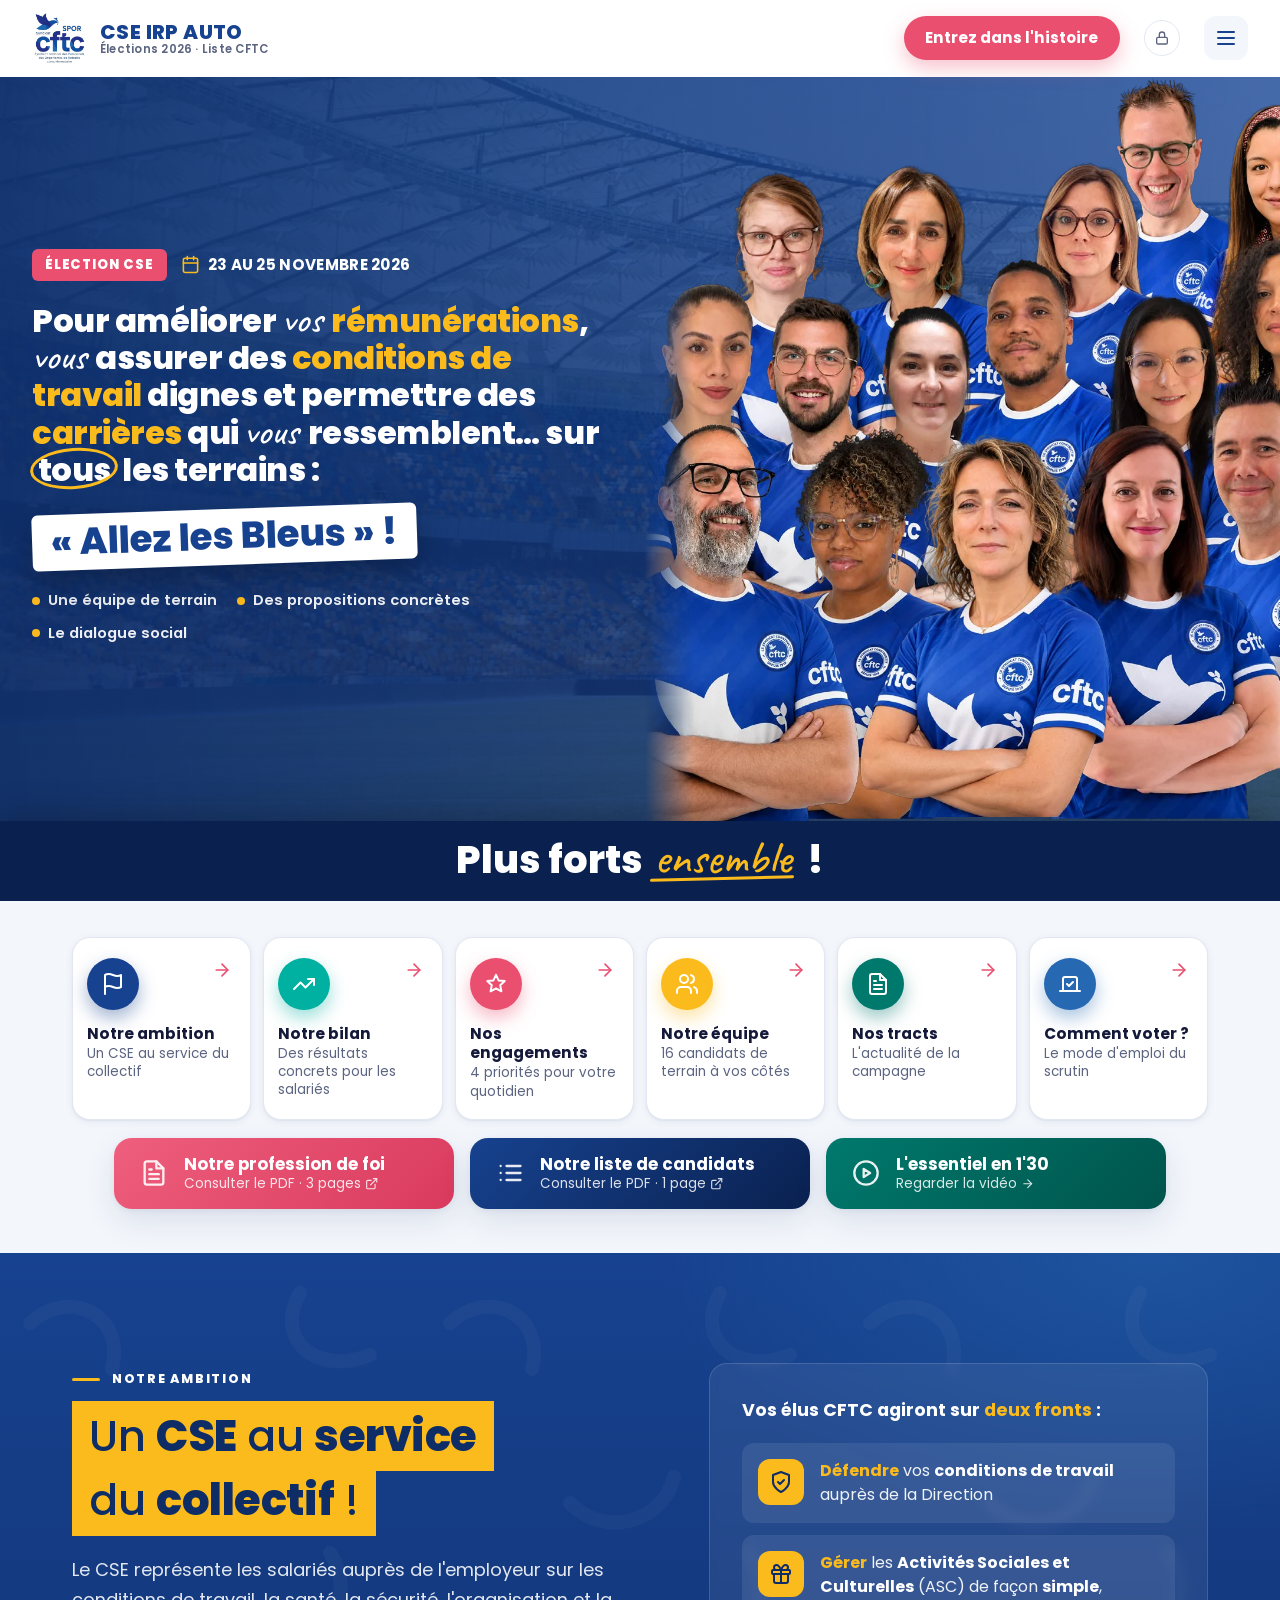
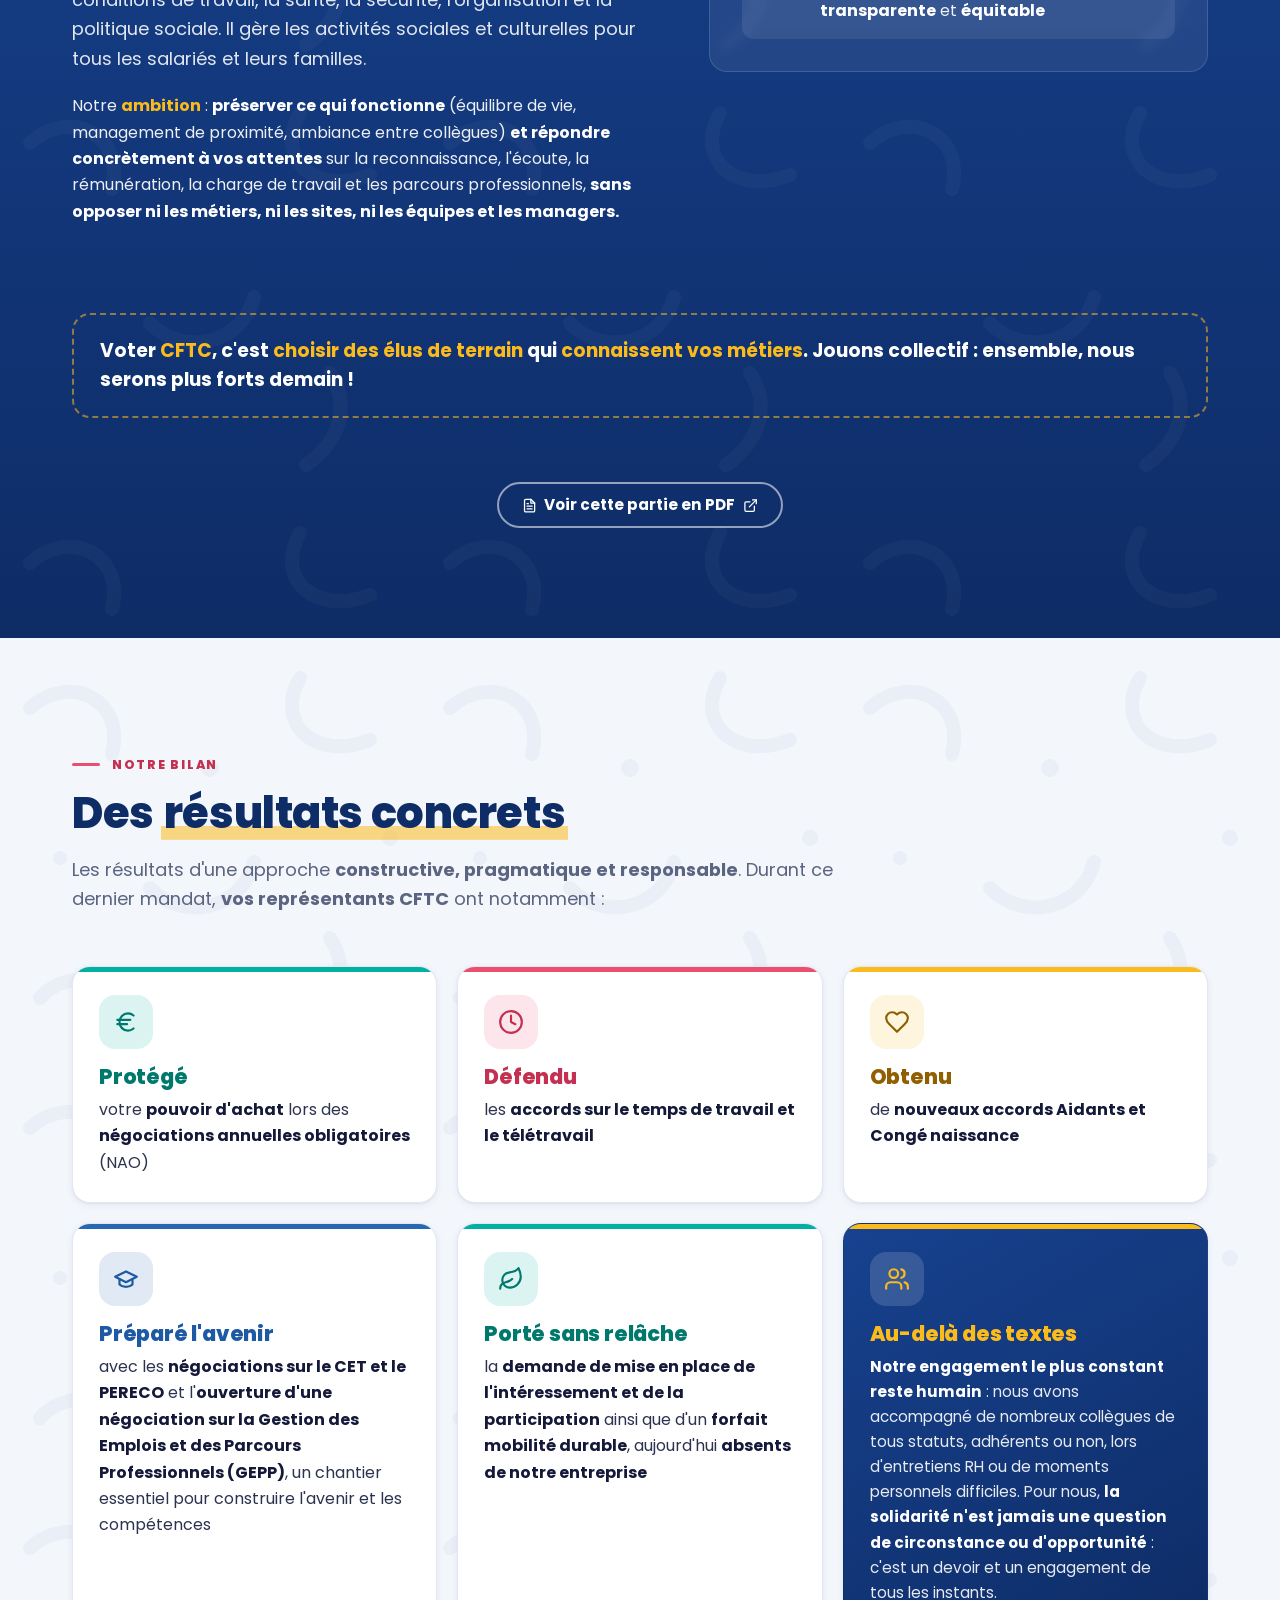
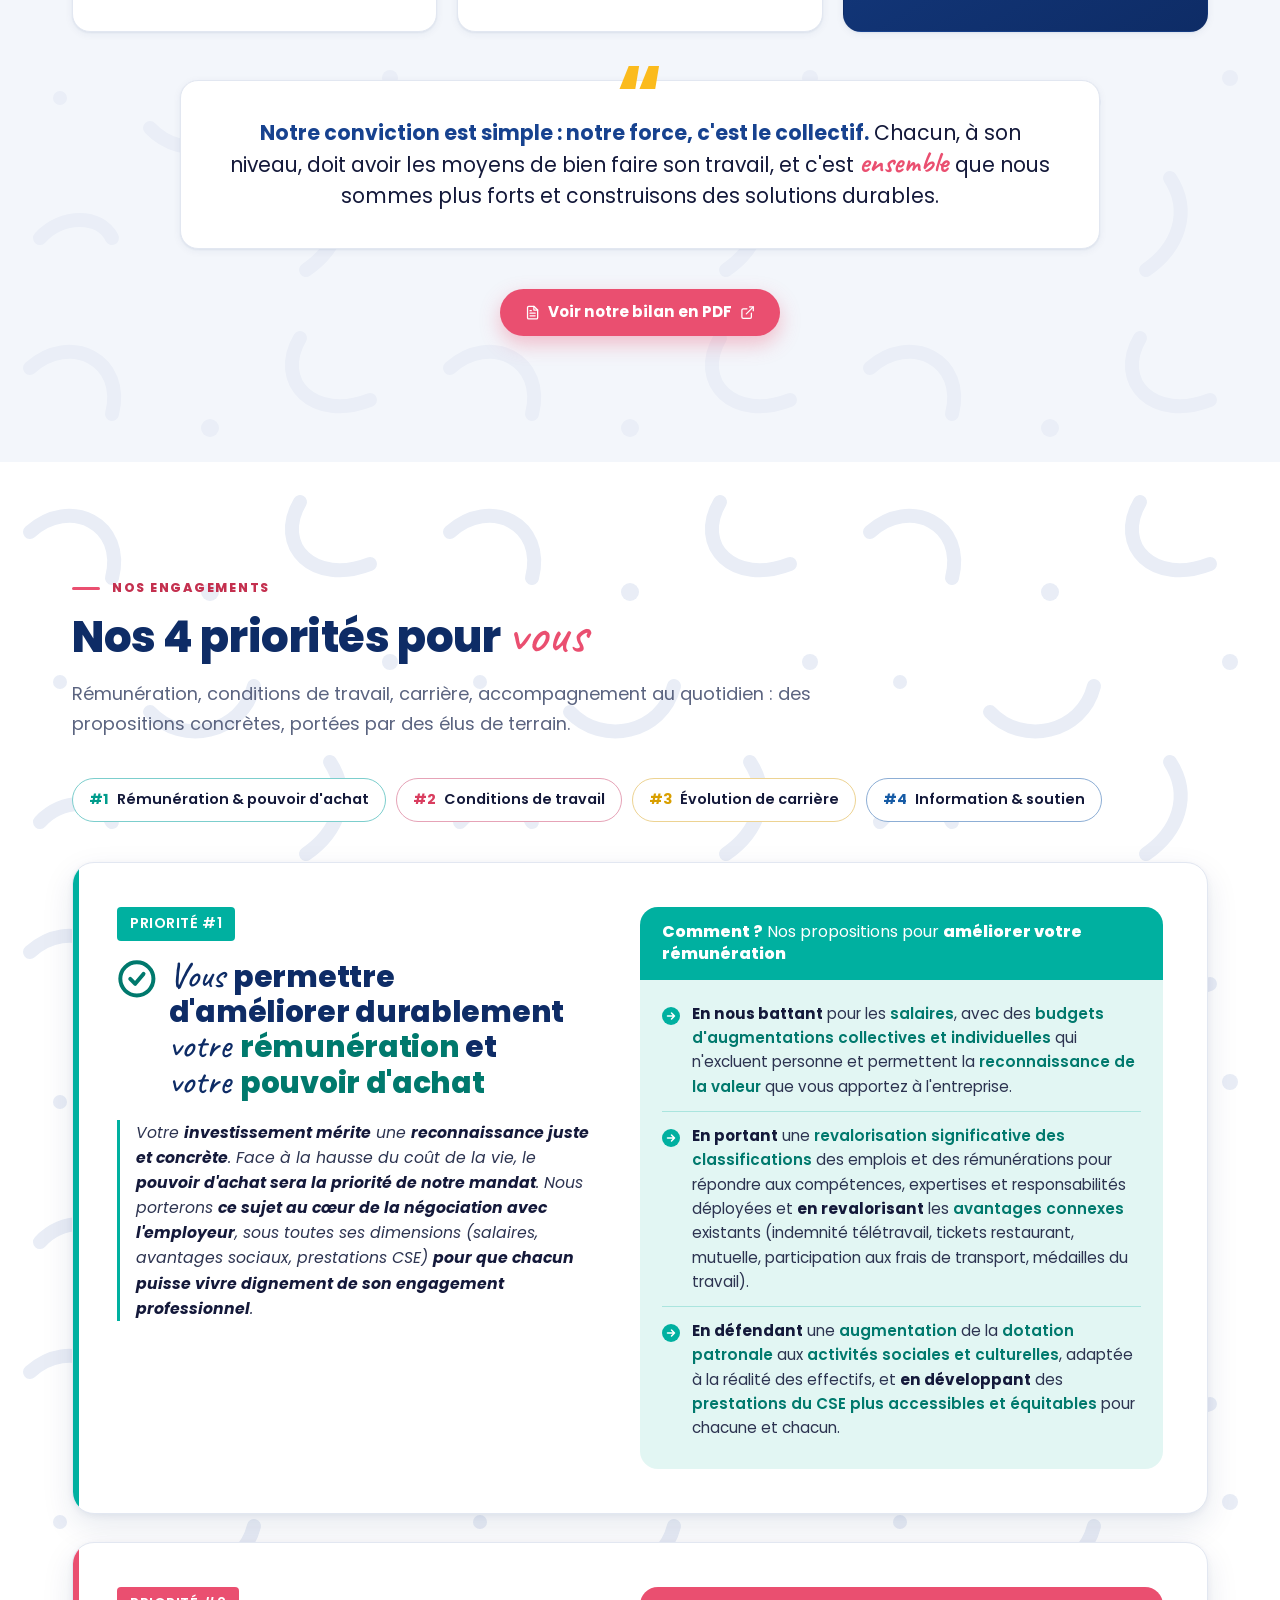
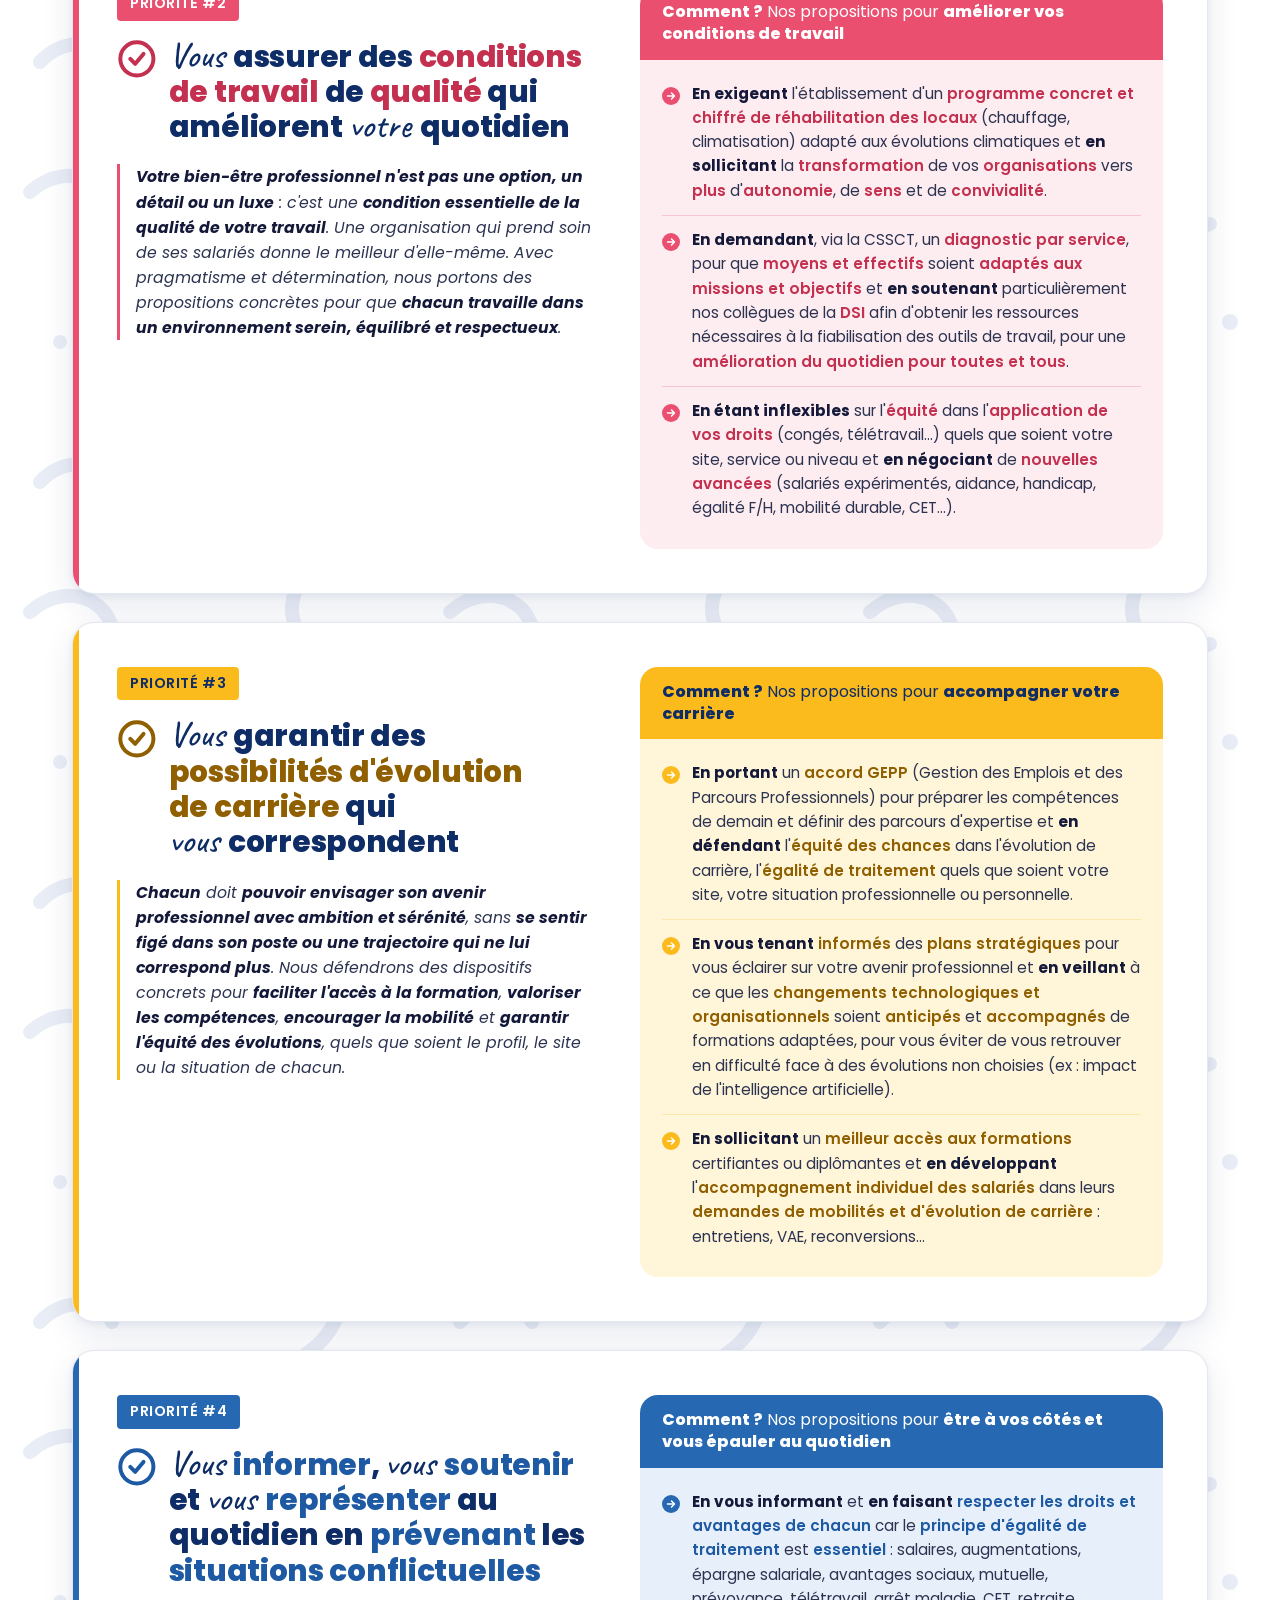
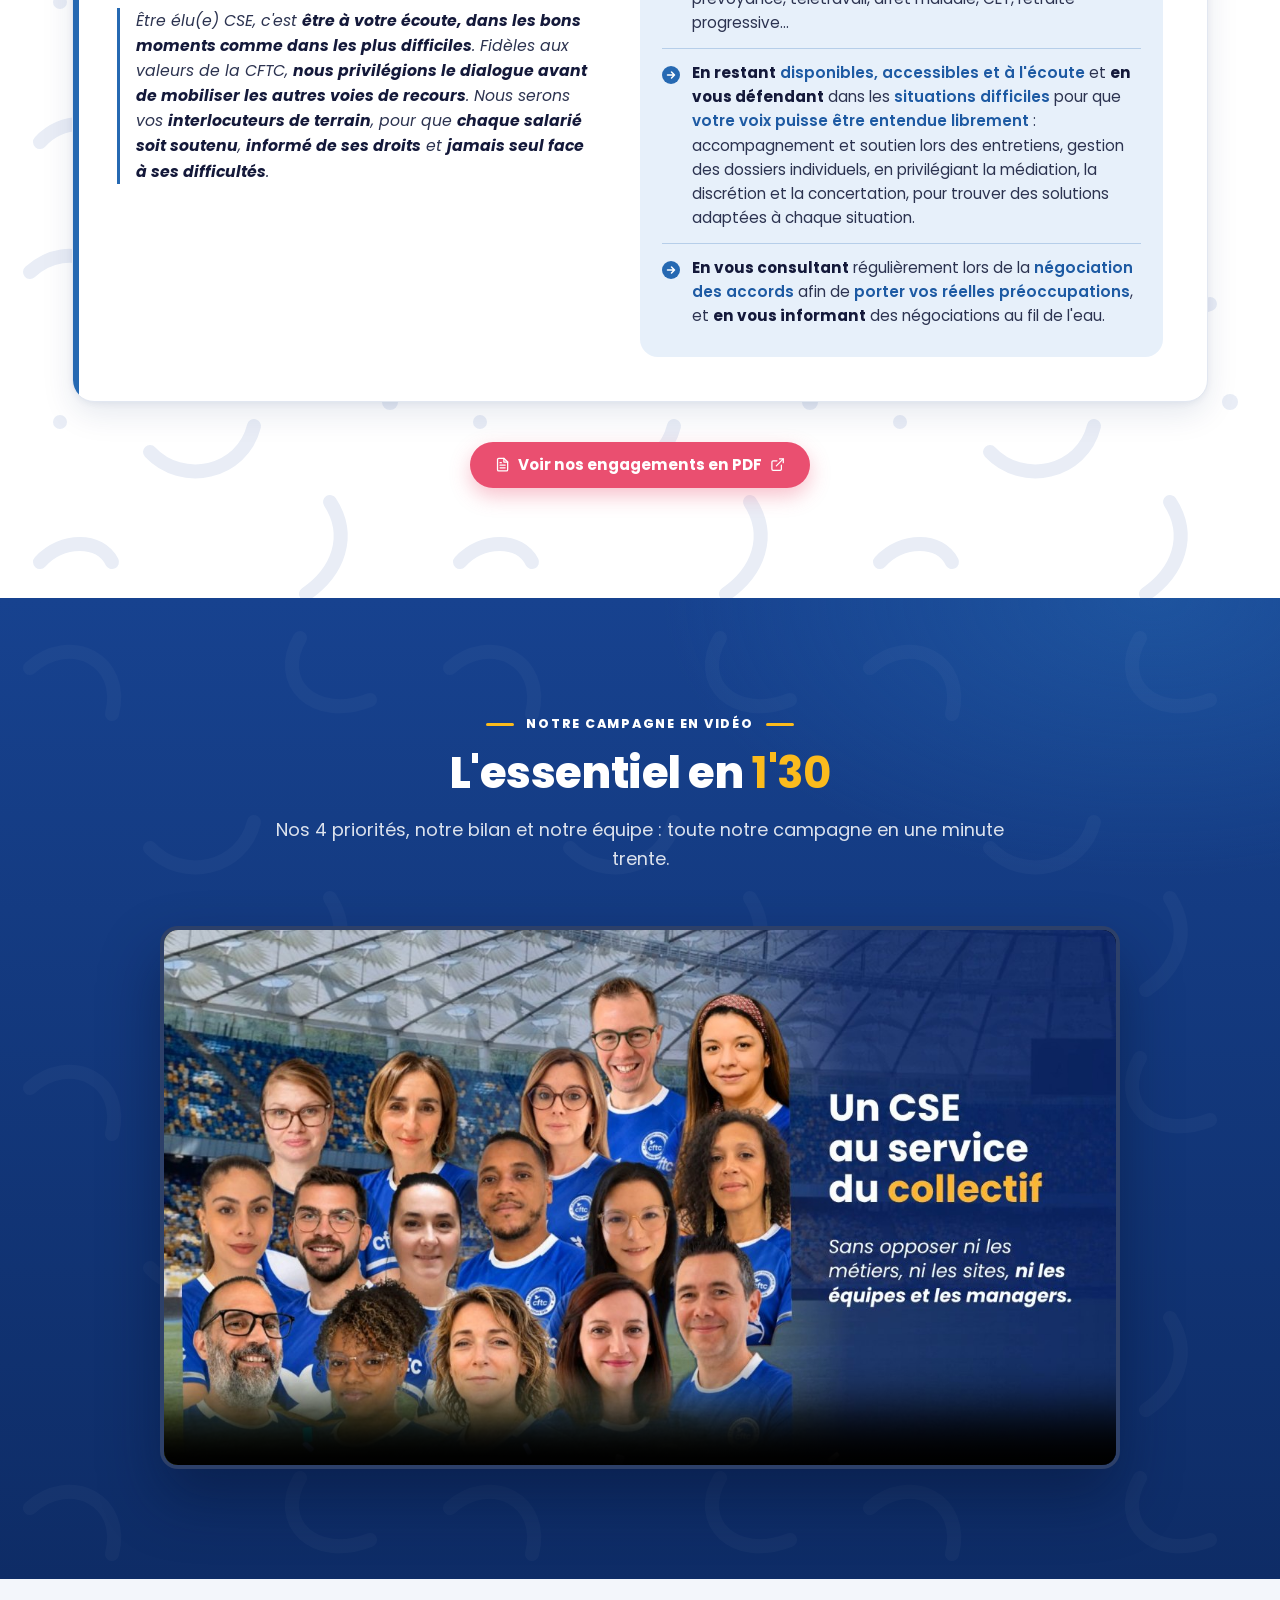
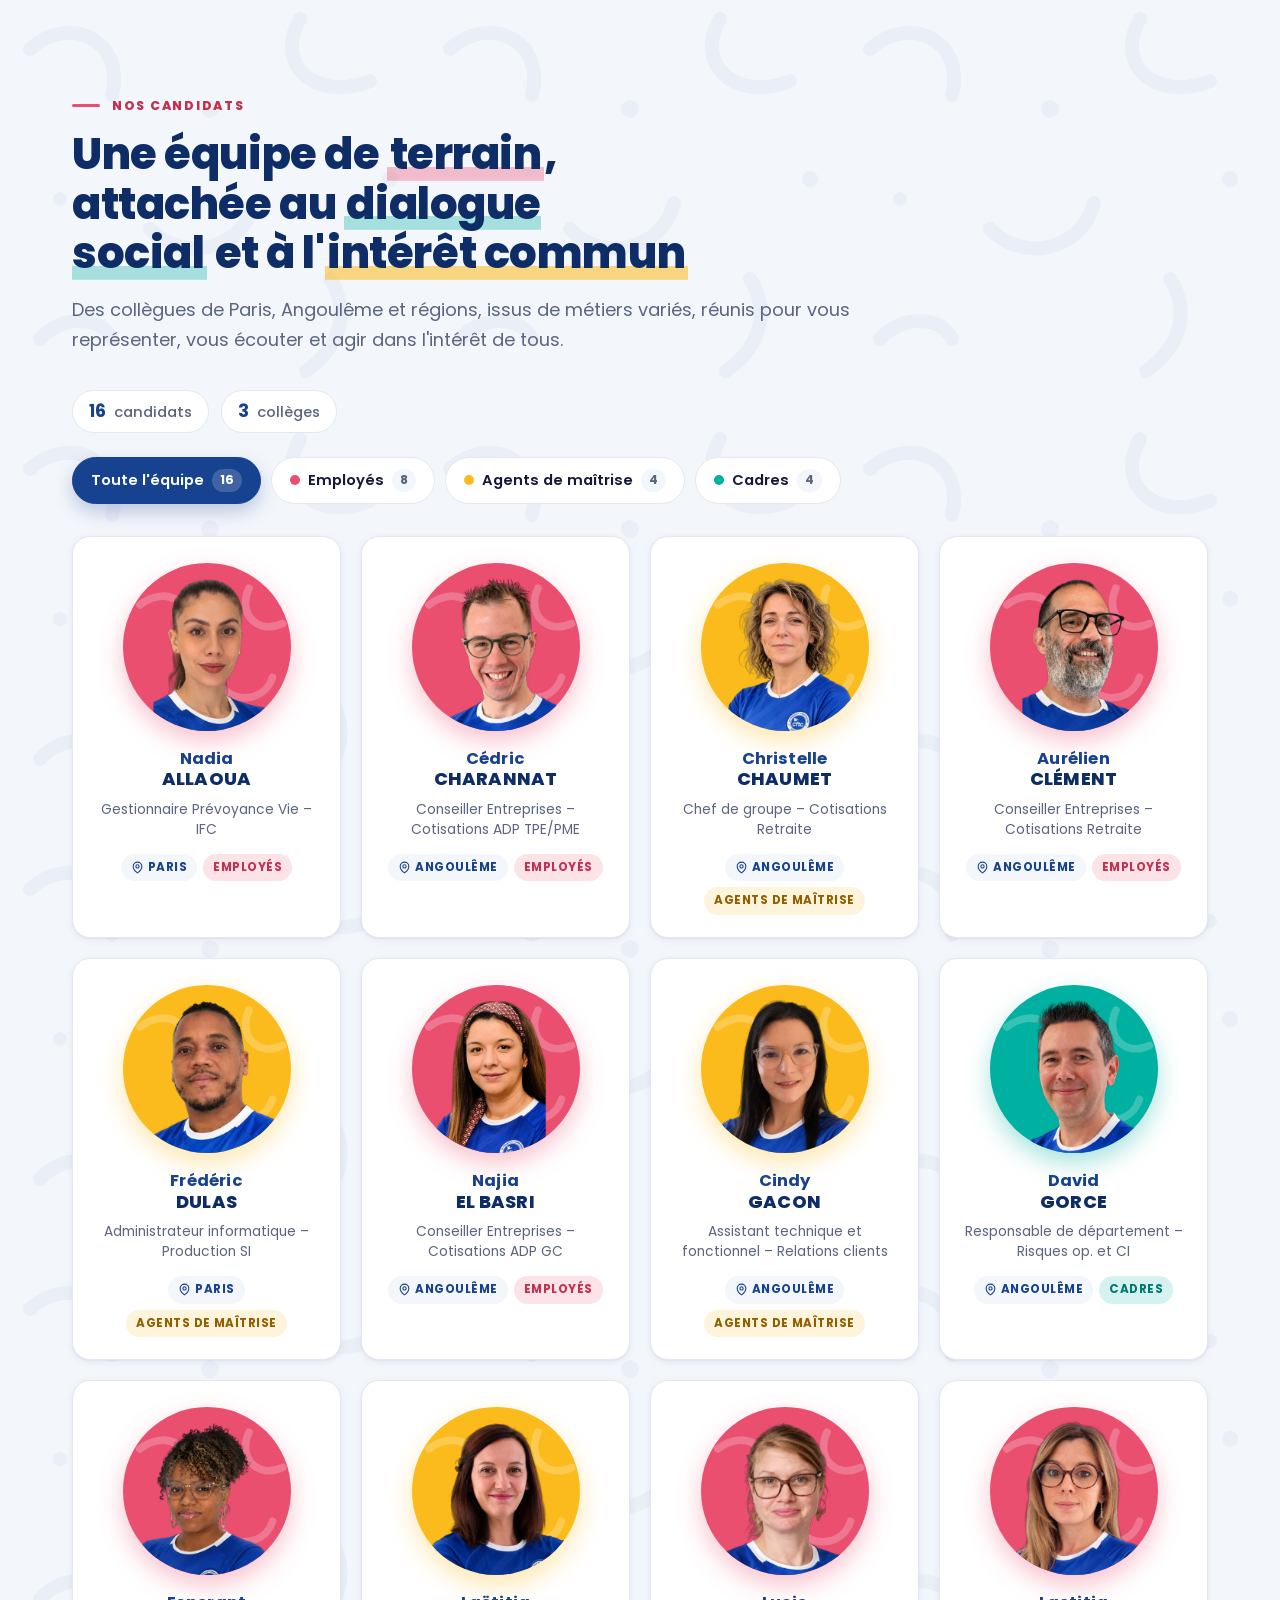
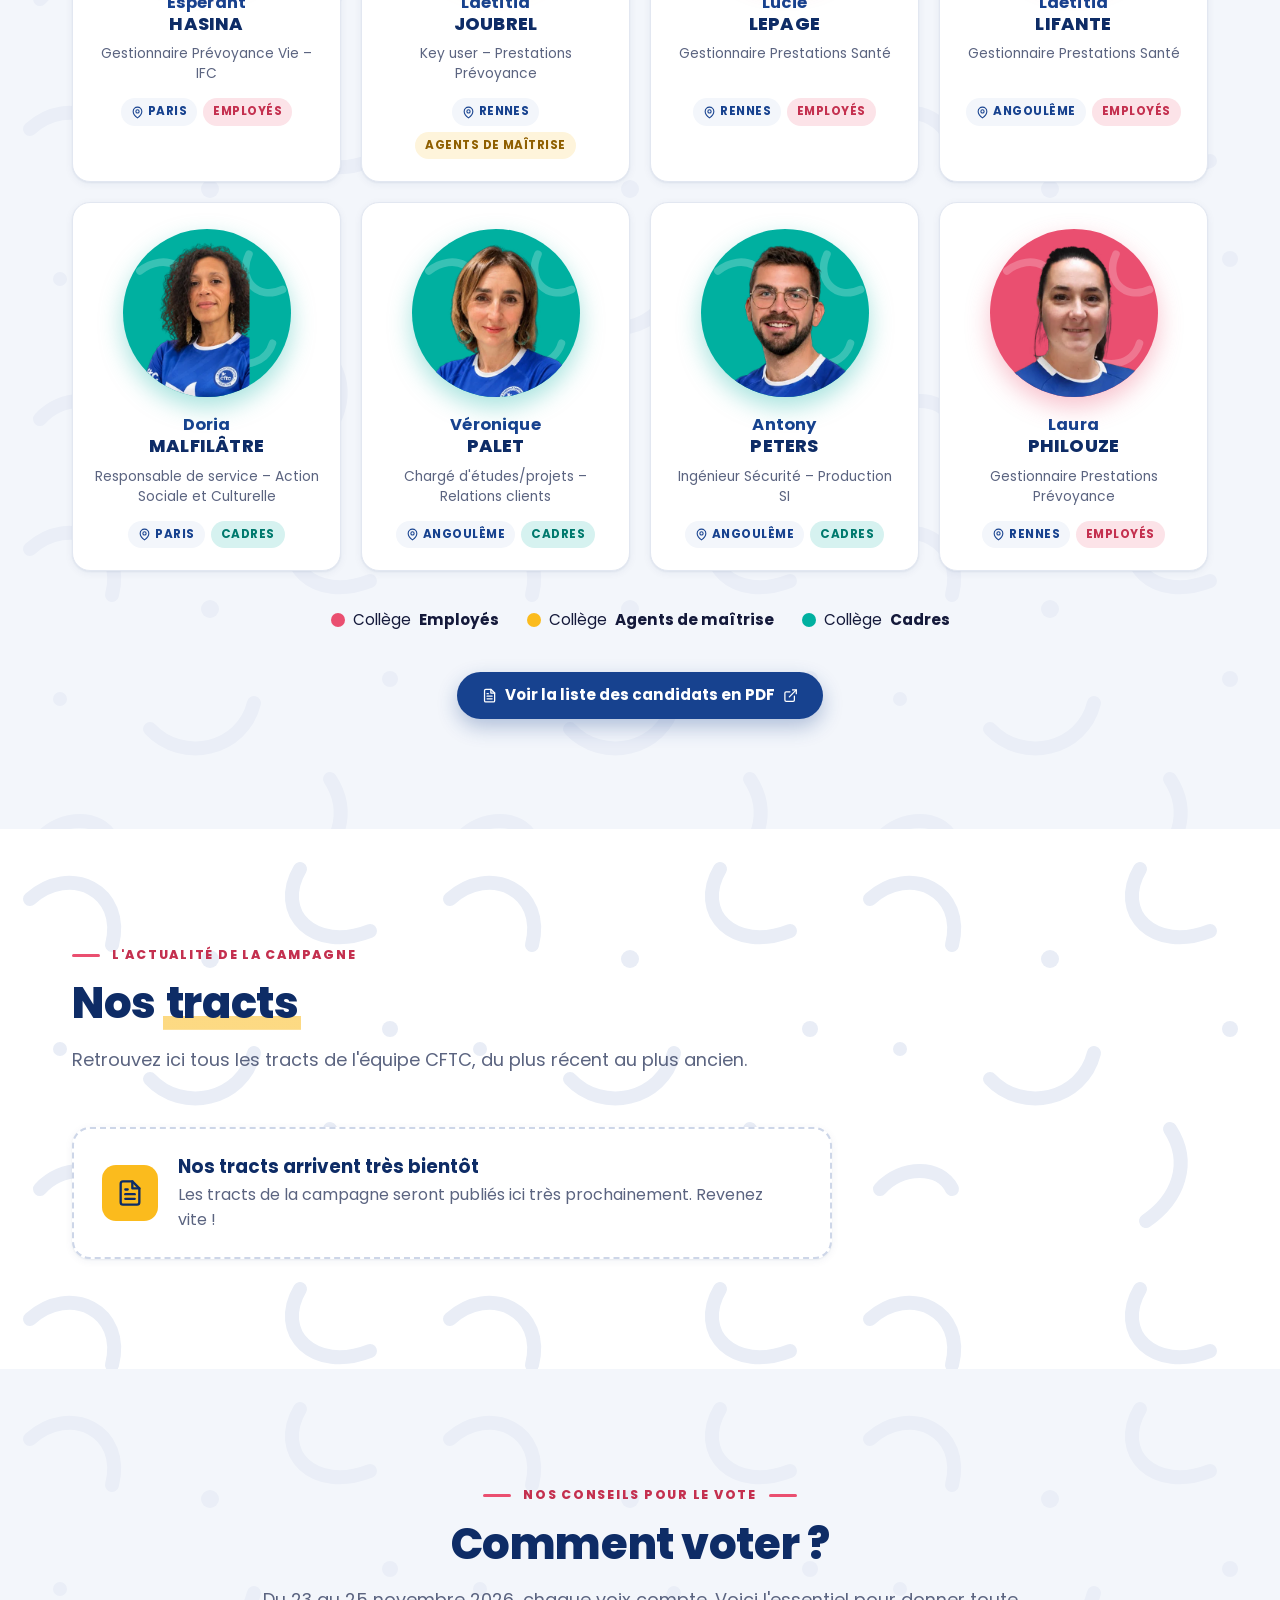
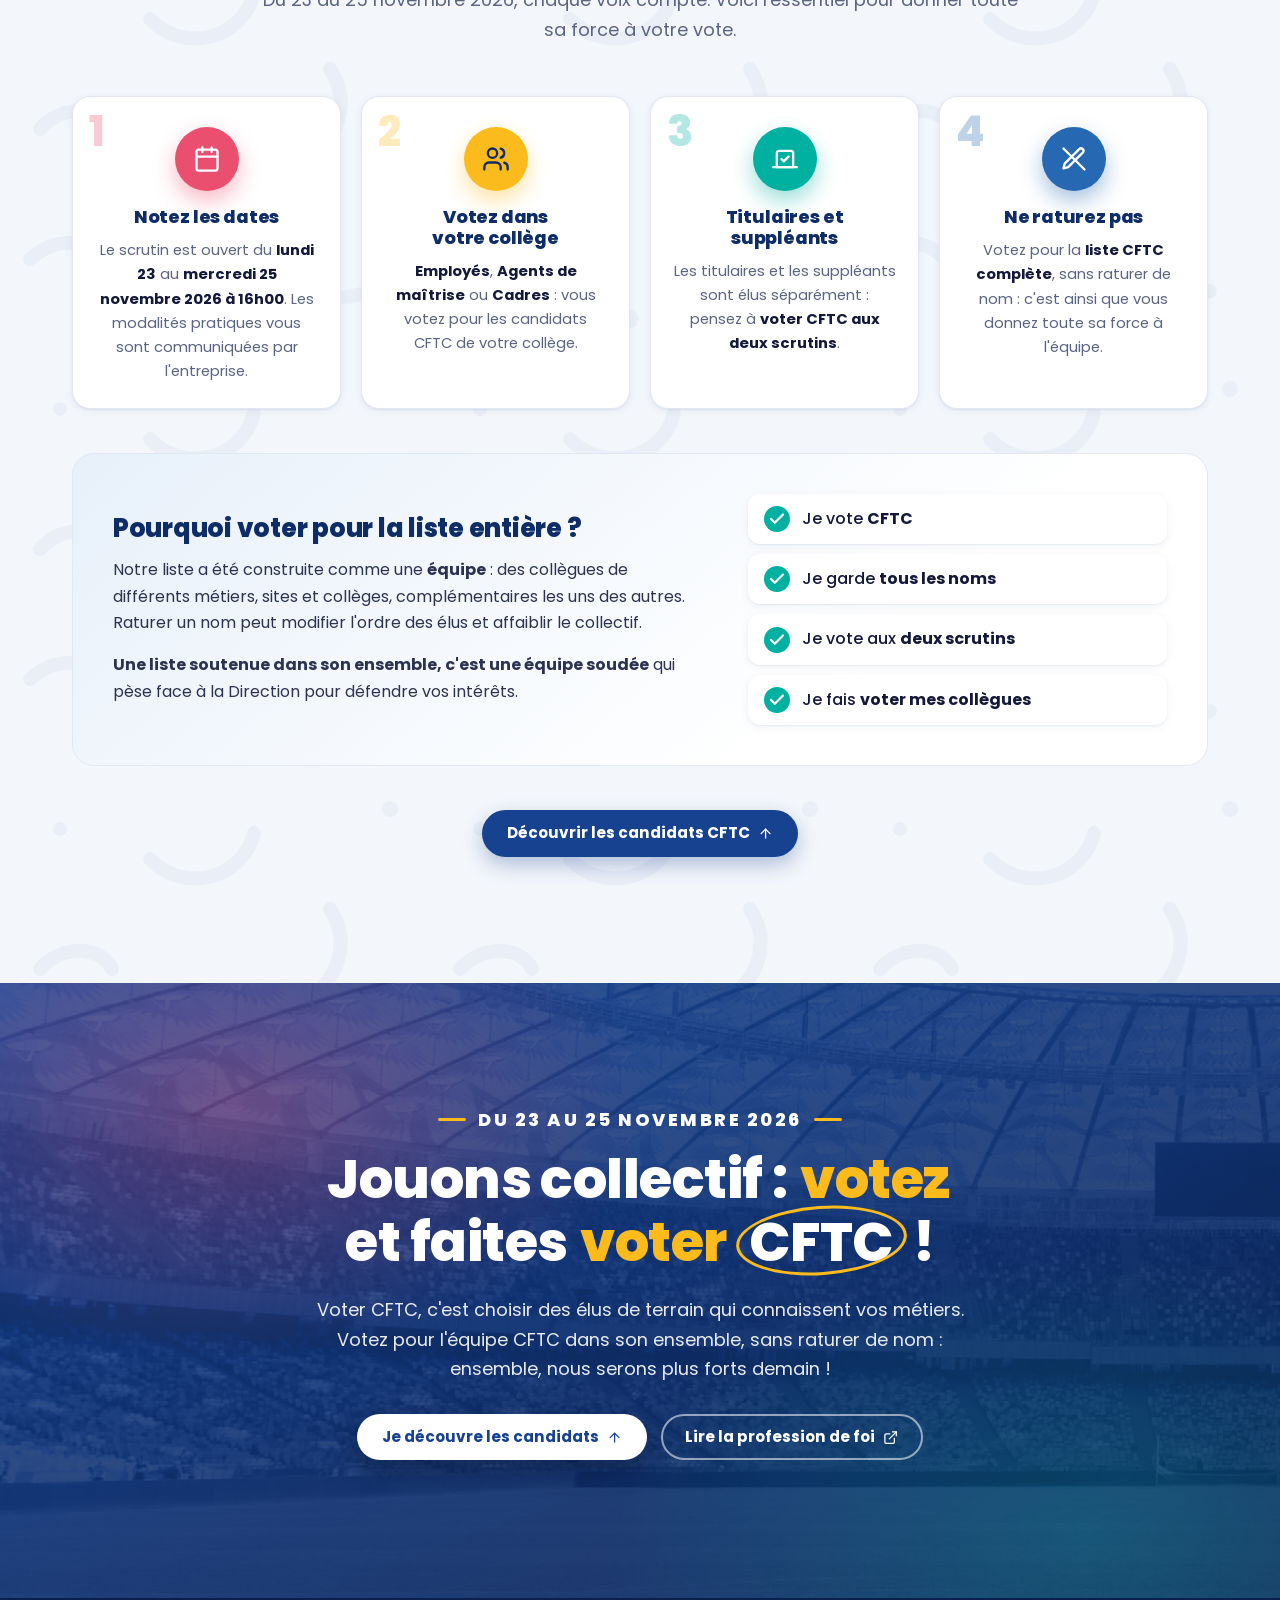
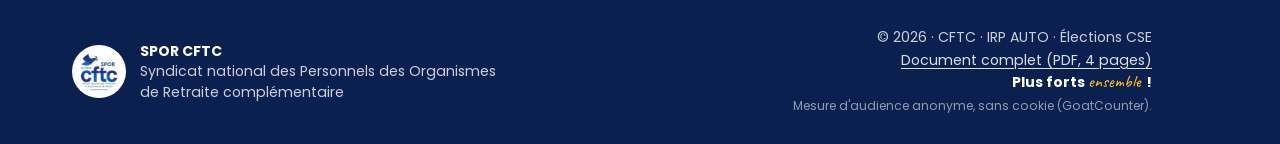
==== commit 7c12af31: "Vos questions : bouton et formulaire masqués en attendant la réception des messages Co-Authored-By: " ====
--- a/index.html
+++ b/index.html
@@ -77,10 +77,11 @@
       <a href="#tracts">Nos tracts</a>
       <a href="#comment-voter">Comment voter&nbsp;?</a>
       <a class="btn btn-pink nav-cta-mobile" href="#vote">Entrez dans l'histoire</a>
-      <a class="btn btn-teal nav-cta-mobile" href="#questions">Vos questions</a>
+      <!-- « Vos questions » masqué en attendant que la boîte pro reçoive les messages du formulaire : retirer « hidden » (3 endroits) pour le remettre -->
+      <a class="btn btn-teal nav-cta-mobile" href="#questions" hidden>Vos questions</a>
     </nav>
     <a class="btn btn-pink header-cta" href="#vote">Entrez dans l'histoire</a>
-    <a class="btn btn-teal header-cta header-cta-q" href="#questions">Vos questions</a>
+    <a class="btn btn-teal header-cta header-cta-q" href="#questions" hidden>Vos questions</a>
     <a class="header-login" href="publier.html" rel="nofollow" title="Connexion (équipe)" aria-label="Connexion à l'espace équipe">
       <svg class="i"><use href="#i-lock"/></svg>
     </a>
@@ -584,7 +585,7 @@
   </section>
 
   <!-- ============ VOS QUESTIONS (formulaire envoyé à syndicat.cftc@irpauto.fr) ============ -->
-  <section class="section pattern section-questions" id="questions" aria-labelledby="questions-title">
+  <section class="section pattern section-questions" id="questions" aria-labelledby="questions-title" hidden>
     <div class="container">
       <header class="section-head center reveal">
         <p class="eyebrow">Vos questions</p>
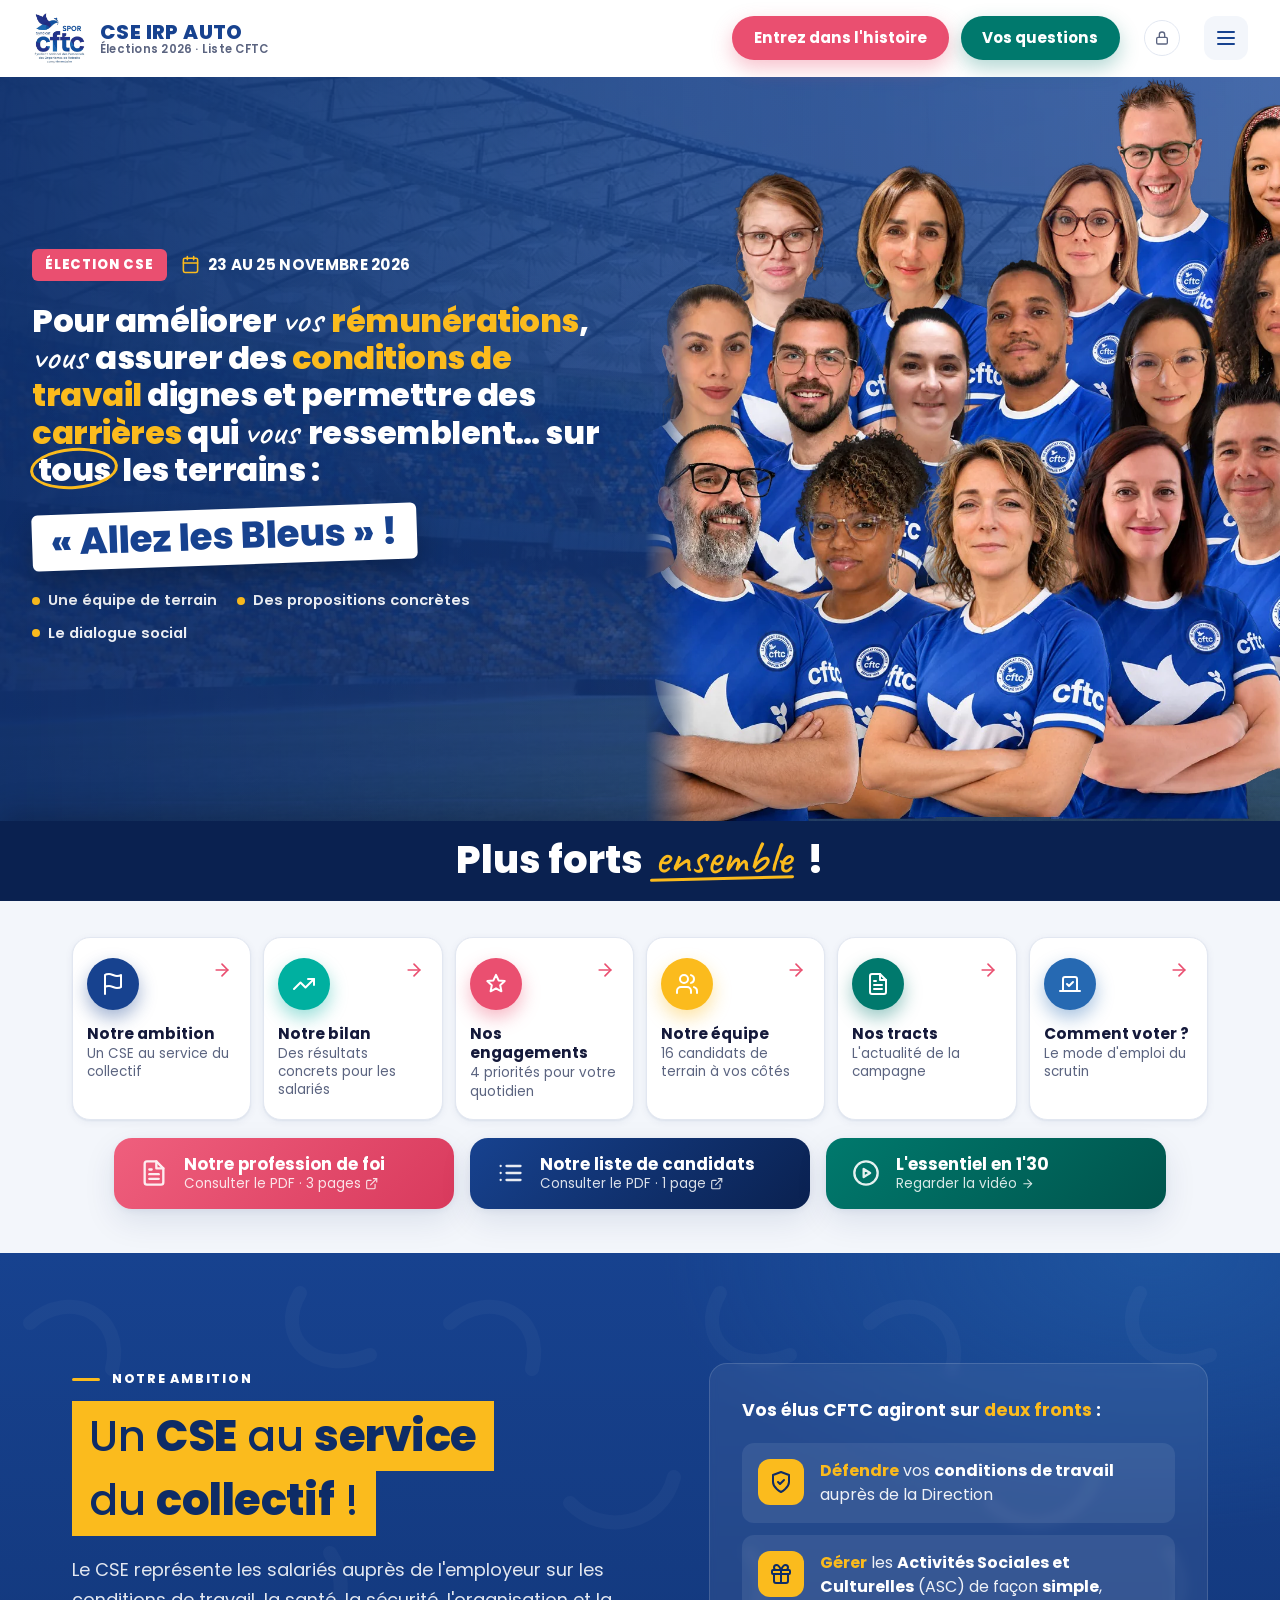
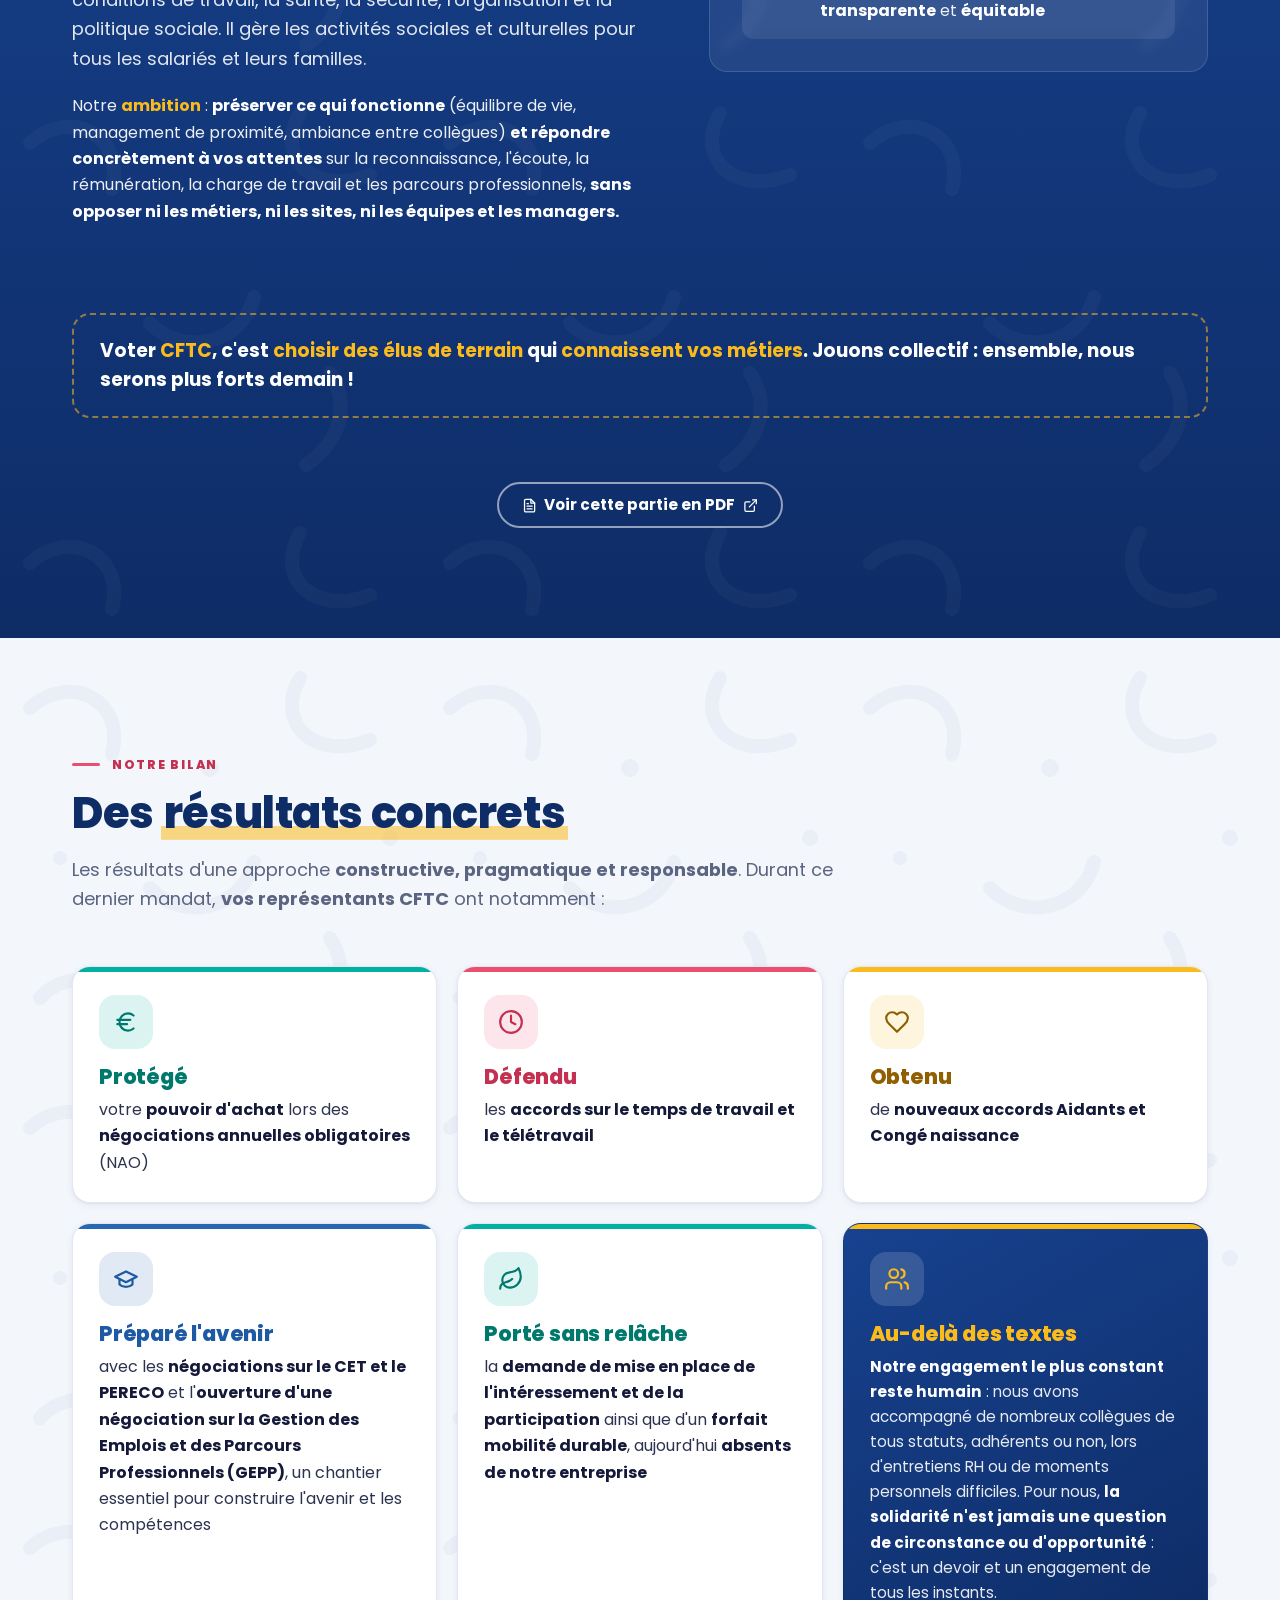
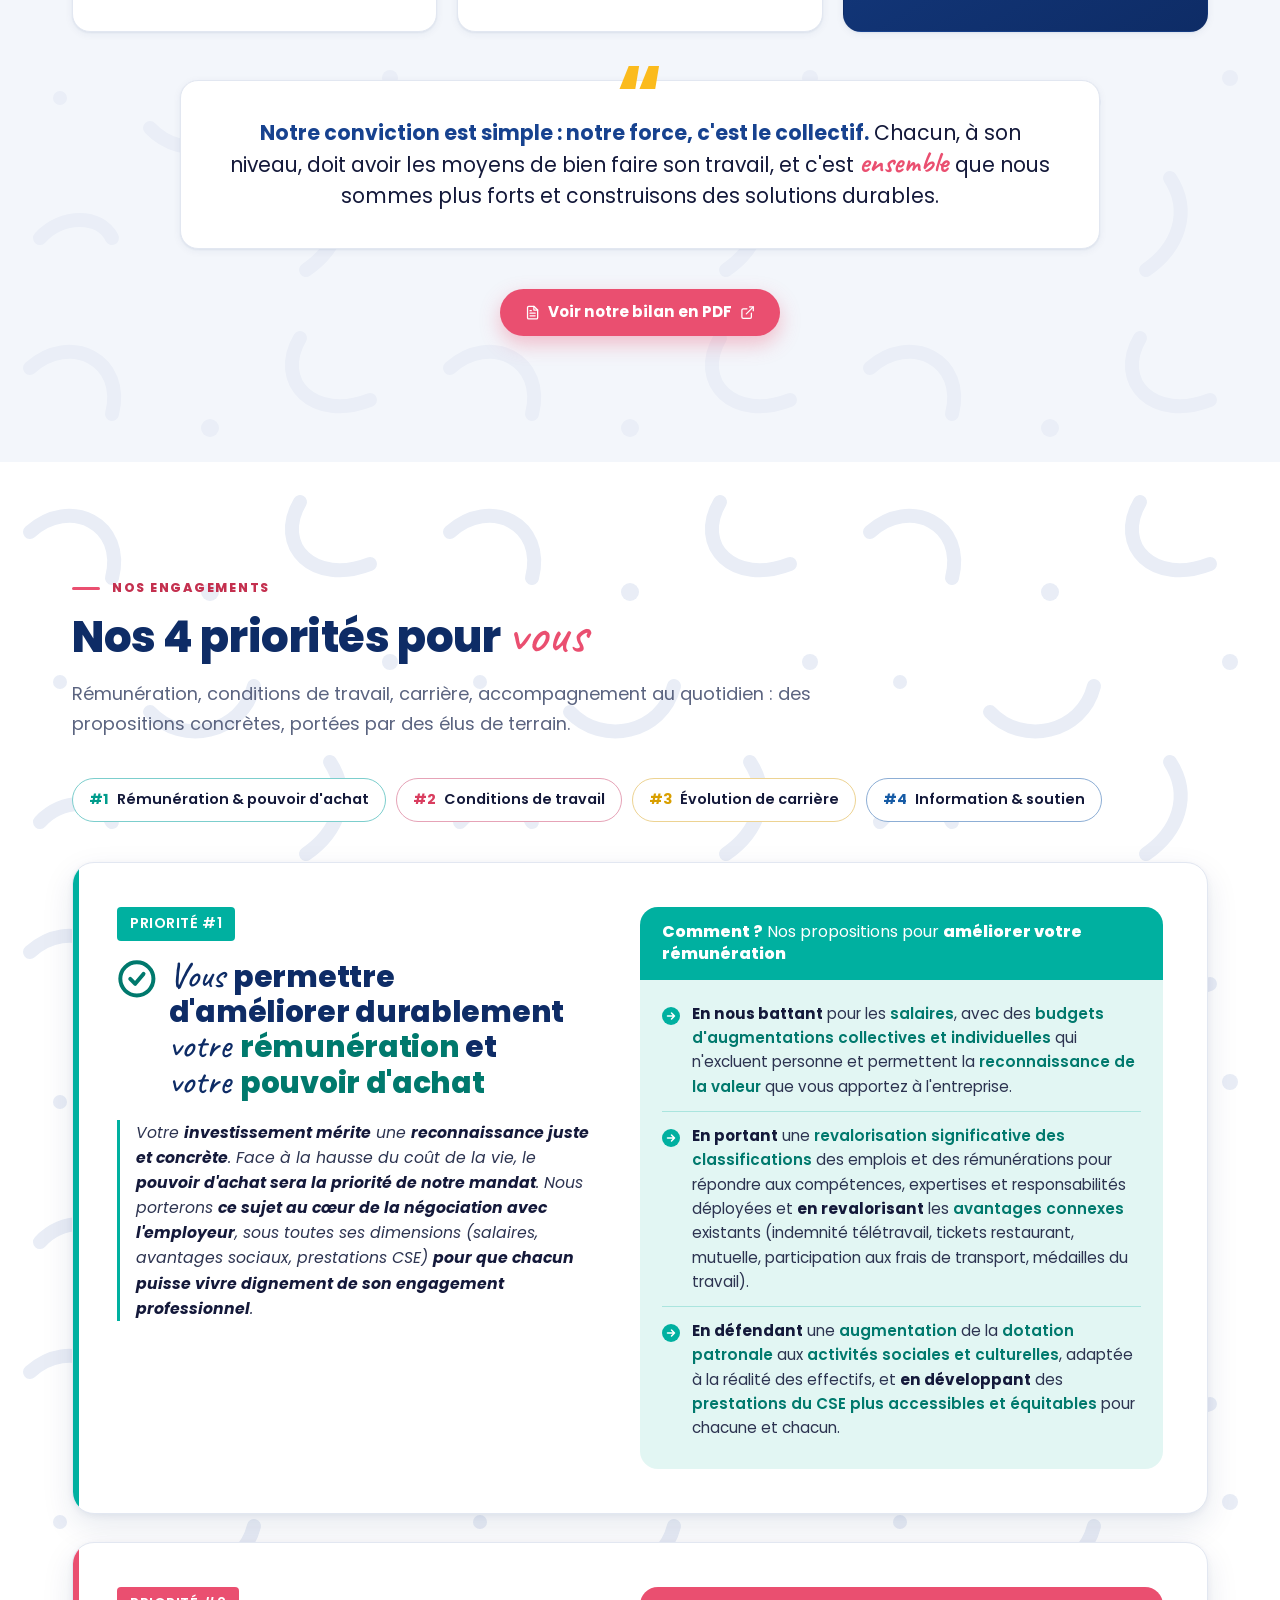
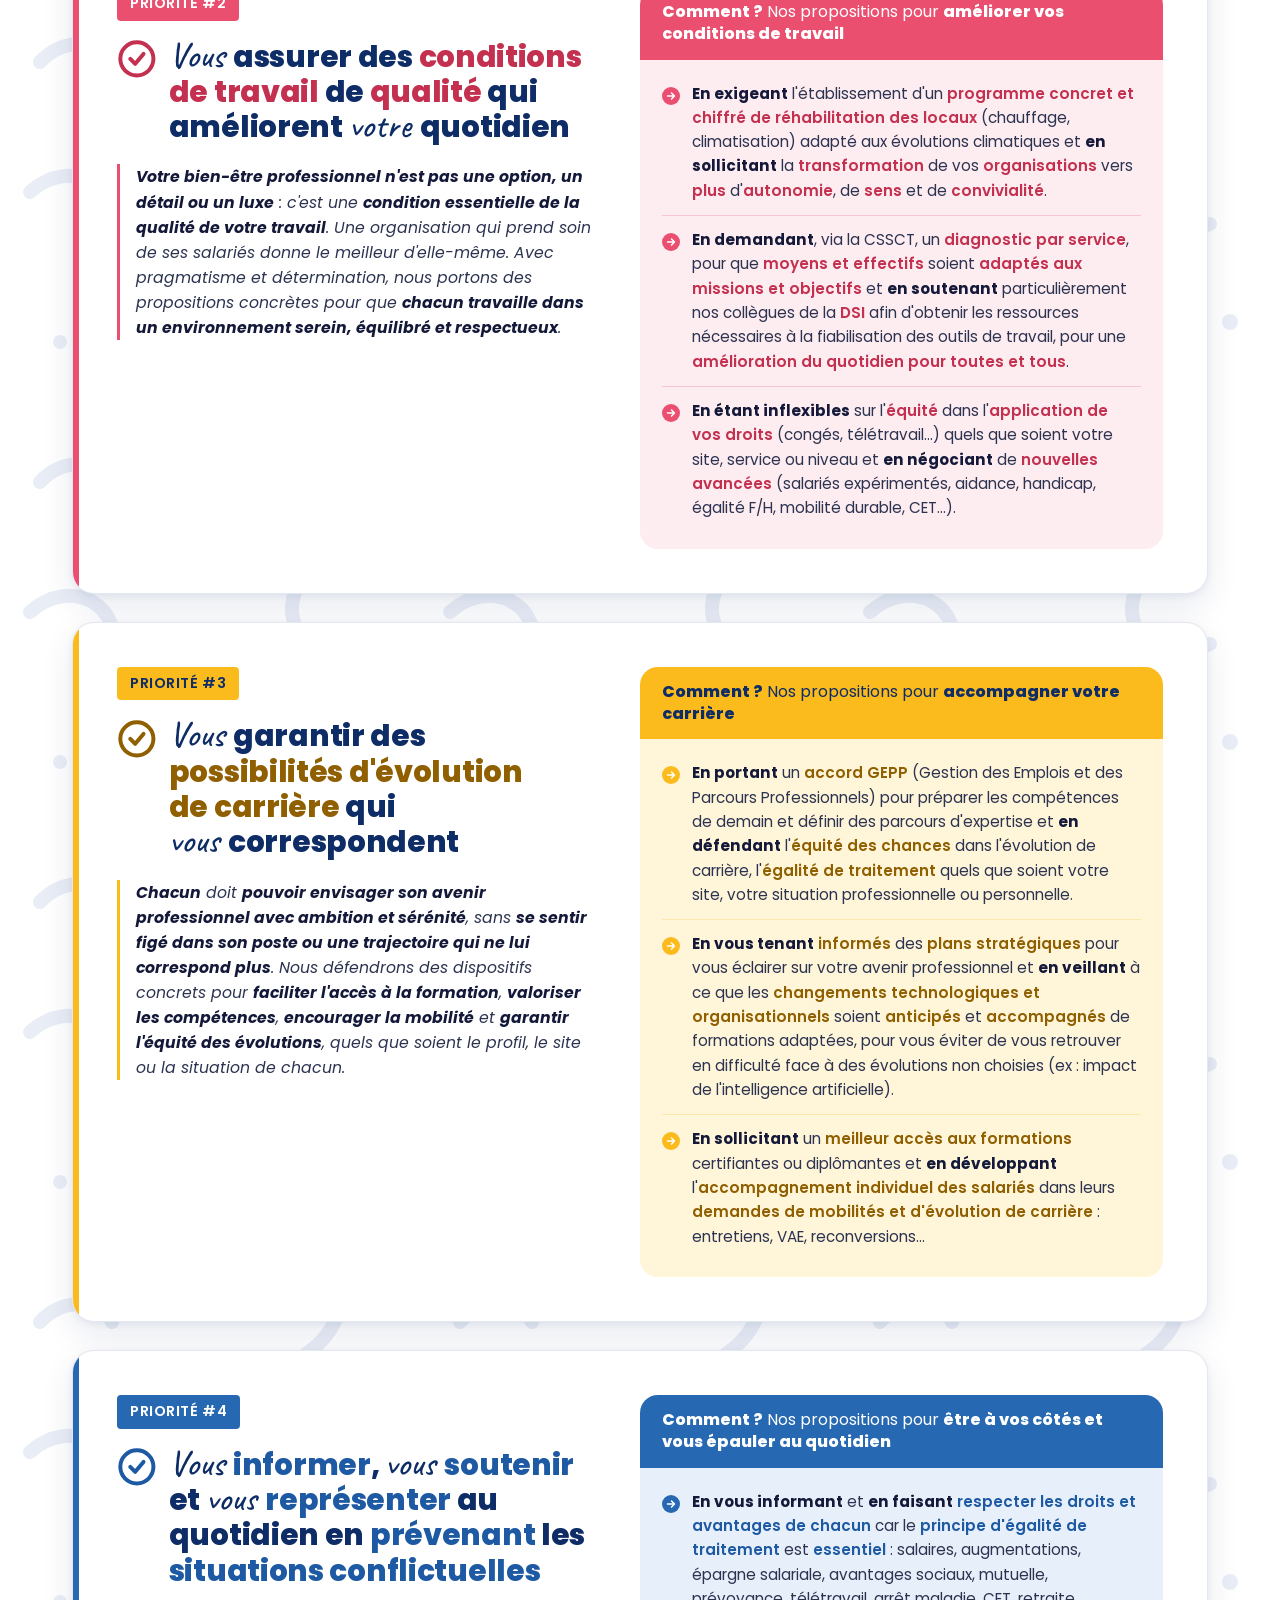
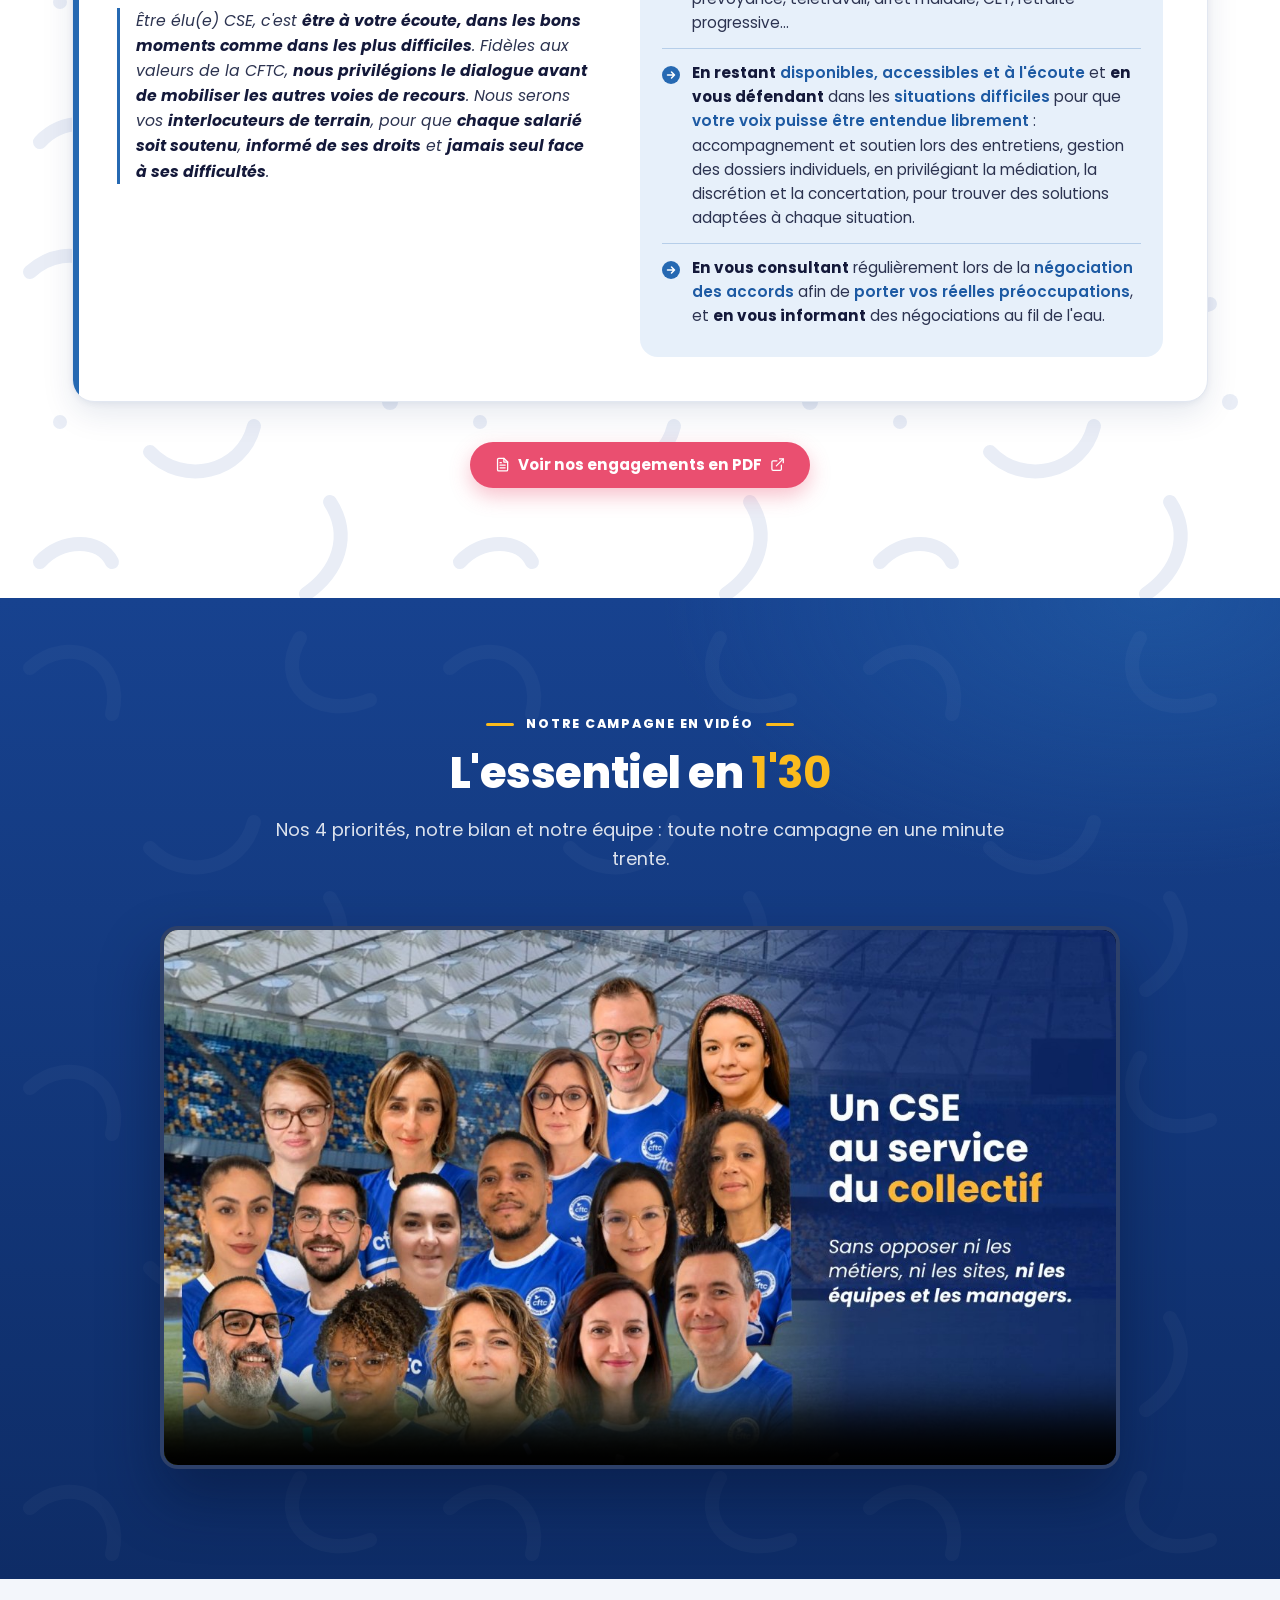
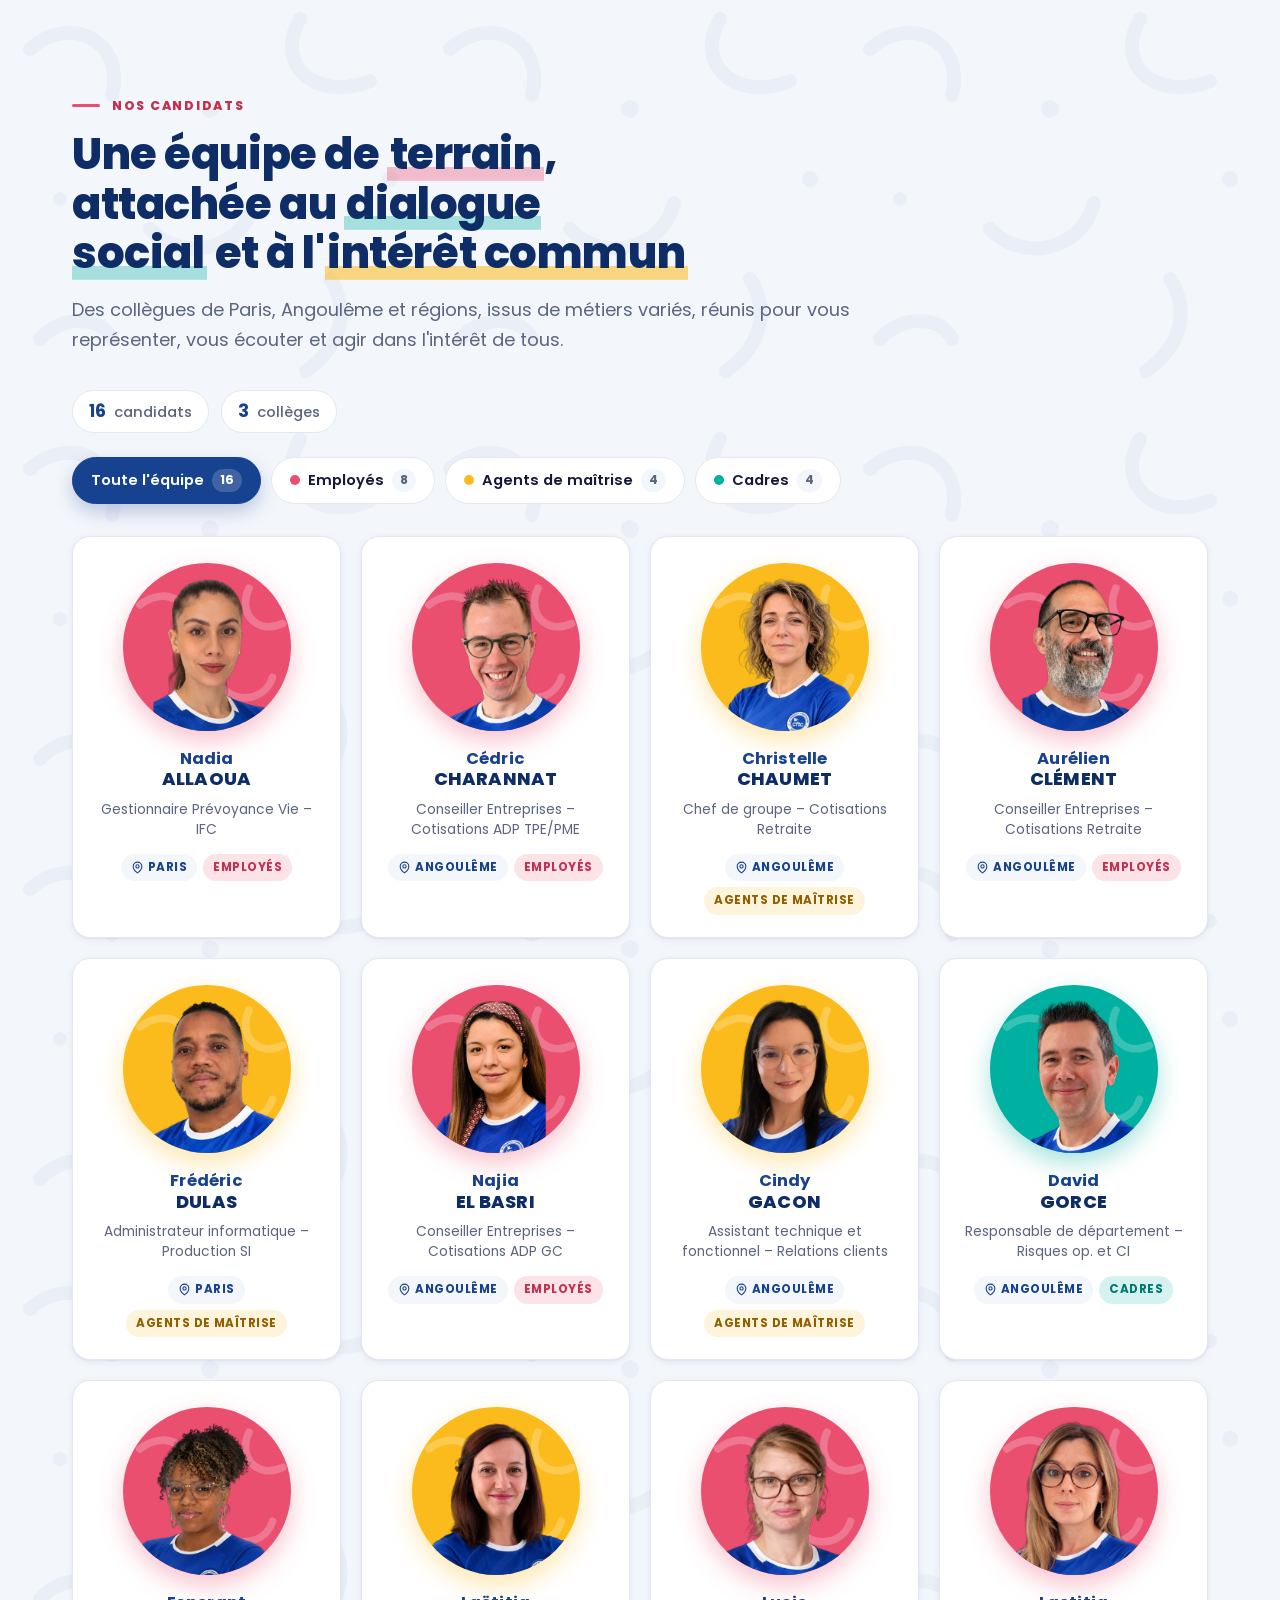
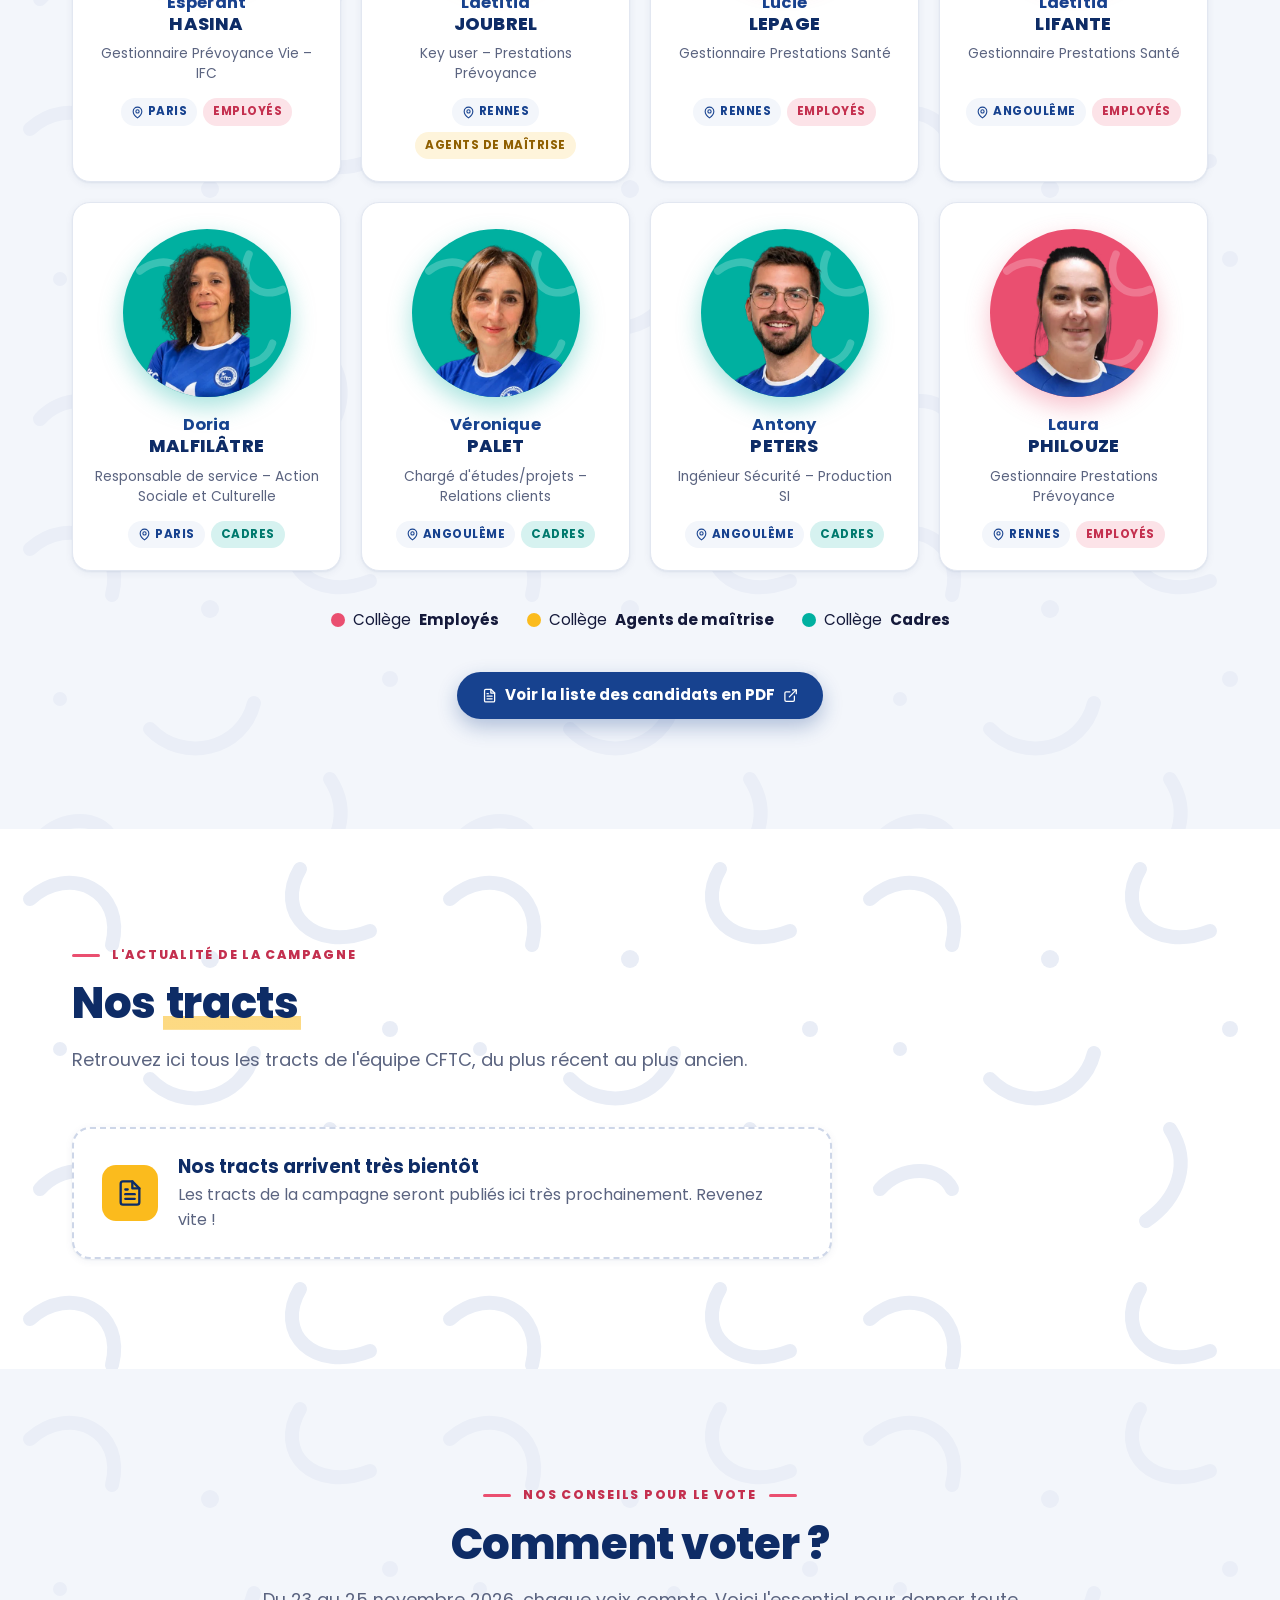
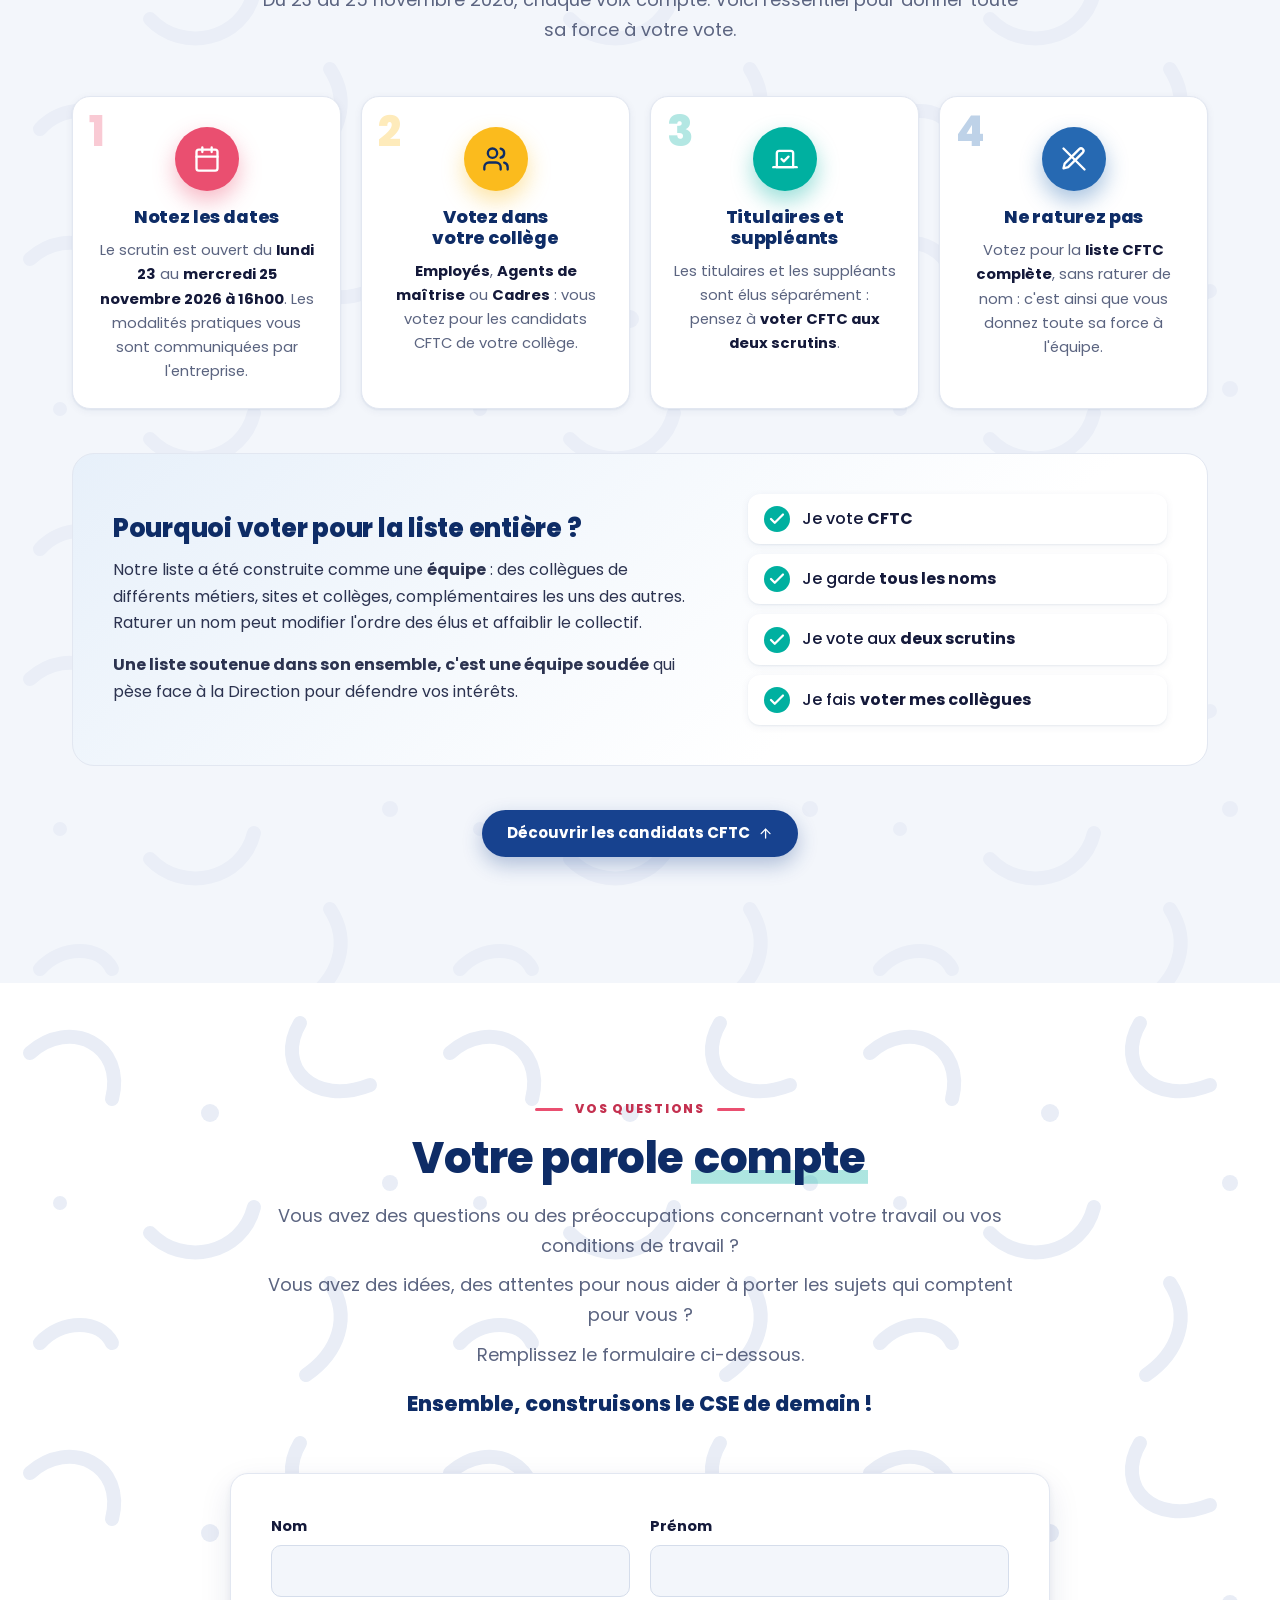
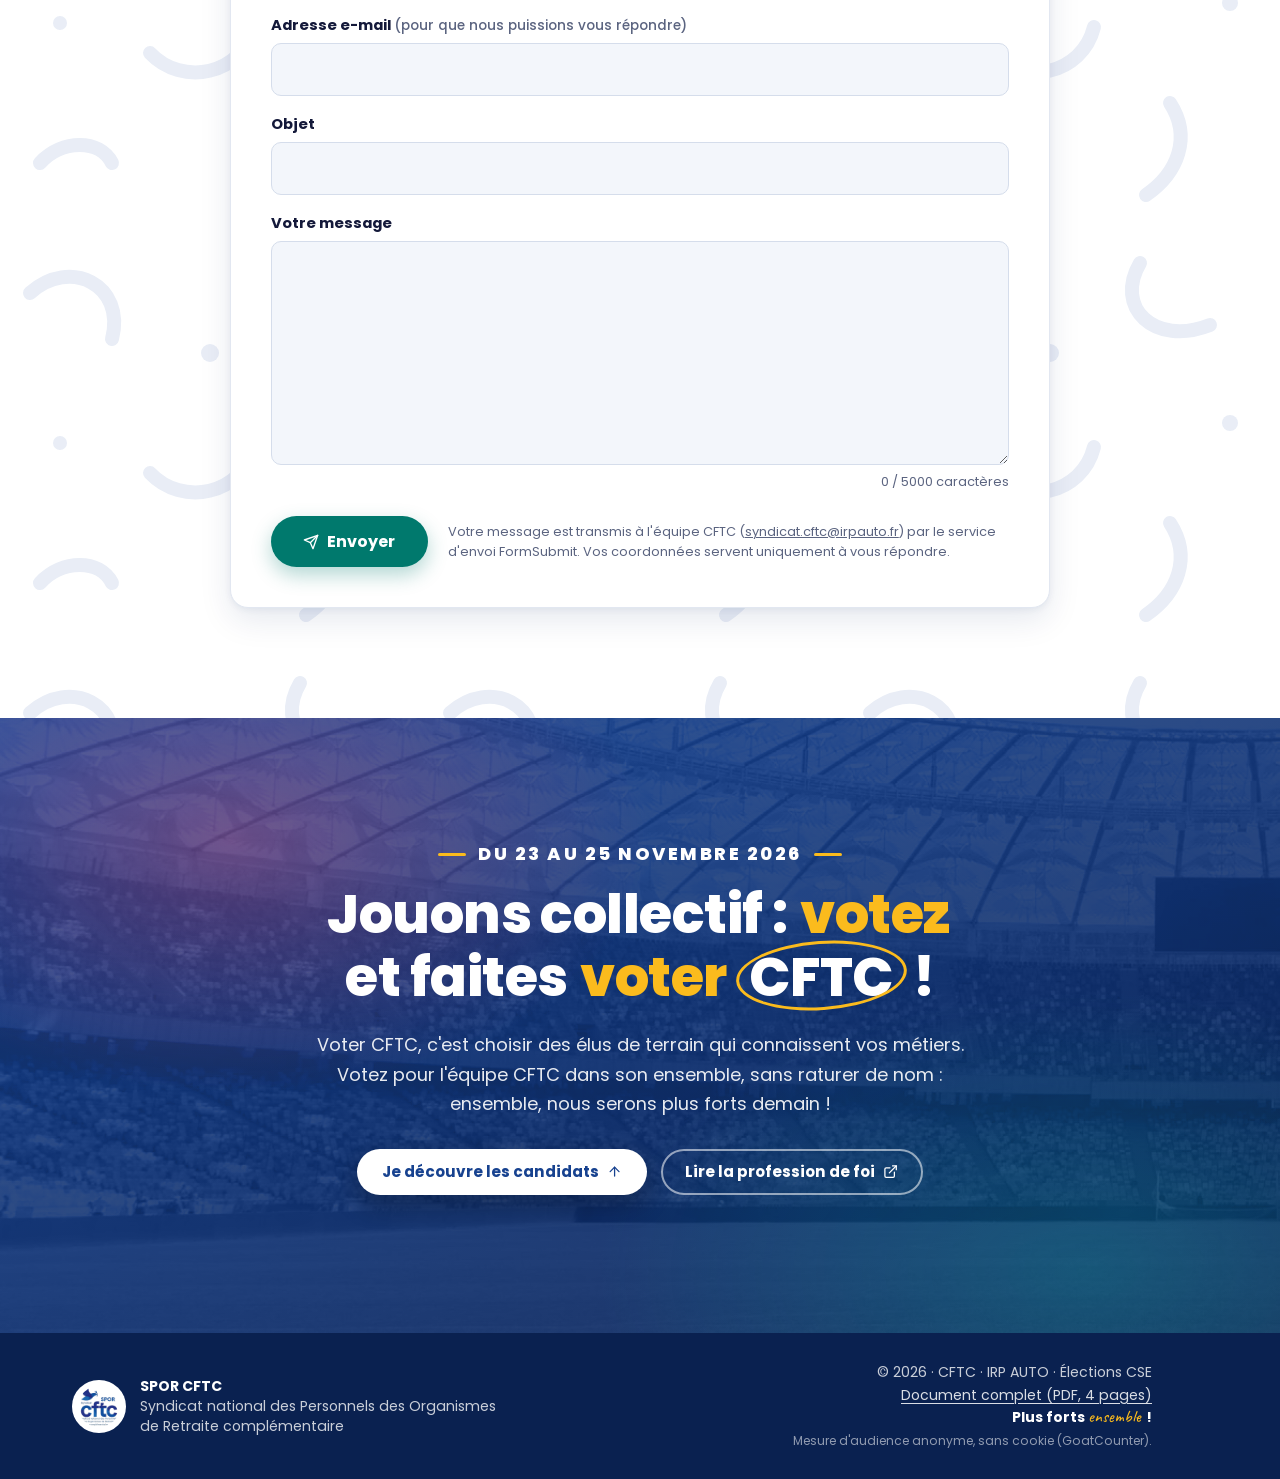
==== commit 84cbb726: "Vos questions : bouton et formulaire de nouveau affichés Co-Authored-By: Claude Opus 5.5 <noreply@an" ====
--- a/index.html
+++ b/index.html
@@ -22,7 +22,7 @@
   <link rel="preconnect" href="https://fonts.googleapis.com">
   <link rel="preconnect" href="https://fonts.gstatic.com" crossorigin>
   <link href="https://fonts.googleapis.com/css2?family=Caveat:wght@500;700&family=Poppins:ital,wght@0,400;0,500;0,600;0,700;0,800;1,400;1,500&display=swap" rel="stylesheet">
-  <link rel="stylesheet" href="assets/css/style.css?v=11">
+  <link rel="stylesheet" href="assets/css/style.css?v=13">
   <script>document.documentElement.classList.add('js');</script>
 </head>
 <body>
@@ -77,11 +77,10 @@
       <a href="#tracts">Nos tracts</a>
       <a href="#comment-voter">Comment voter&nbsp;?</a>
       <a class="btn btn-pink nav-cta-mobile" href="#vote">Entrez dans l'histoire</a>
-      <!-- « Vos questions » masqué en attendant que la boîte pro reçoive les messages du formulaire : retirer « hidden » (3 endroits) pour le remettre -->
-      <a class="btn btn-teal nav-cta-mobile" href="#questions" hidden>Vos questions</a>
+      <a class="btn btn-teal nav-cta-mobile" href="#questions">Vos questions</a>
     </nav>
     <a class="btn btn-pink header-cta" href="#vote">Entrez dans l'histoire</a>
-    <a class="btn btn-teal header-cta header-cta-q" href="#questions" hidden>Vos questions</a>
+    <a class="btn btn-teal header-cta header-cta-q" href="#questions">Vos questions</a>
     <a class="header-login" href="publier.html" rel="nofollow" title="Connexion (équipe)" aria-label="Connexion à l'espace équipe">
       <svg class="i"><use href="#i-lock"/></svg>
     </a>
@@ -585,7 +584,7 @@
   </section>
 
   <!-- ============ VOS QUESTIONS (formulaire envoyé à syndicat.cftc@irpauto.fr) ============ -->
-  <section class="section pattern section-questions" id="questions" aria-labelledby="questions-title" hidden>
+  <section class="section pattern section-questions" id="questions" aria-labelledby="questions-title">
     <div class="container">
       <header class="section-head center reveal">
         <p class="eyebrow">Vos questions</p>
@@ -666,7 +665,7 @@
 
 <a class="to-top" href="#haut" aria-label="Revenir en haut de la page"><svg class="i"><use href="#i-up"/></svg></a>
 
-<script src="assets/js/main.js?v=7" defer></script>
+<script src="assets/js/main.js?v=9" defer></script>
 <!-- Mesure d'audience anonyme et sans cookie : https://sporcftcirpauto.goatcounter.com -->
 <script data-goatcounter="https://sporcftcirpauto.goatcounter.com/count" async src="https://gc.zgo.at/count.v5.js"
         crossorigin="anonymous" integrity="sha384-atnOLvQb9t+jTSipvd75X2yginT4PjVbqDdlJAmxMm+wYElFmeR6EmLP5bYeoRVQ"></script>
--- a/assets/css/style.css
+++ b/assets/css/style.css
@@ -88,7 +88,7 @@
 .btn {
   display: inline-flex; align-items: center; justify-content: center; gap: .5em;
   padding: .8em 1.5em; border-radius: 999px;
-  font-weight: 700; font-size: .95rem; text-decoration: none; line-height: 1.2;
+  font-family: inherit; font-weight: 700; font-size: .95rem; text-decoration: none; line-height: 1.2;
   border: 2px solid transparent; cursor: pointer;
   transition: transform .2s ease, box-shadow .2s ease, background-color .2s ease, color .2s ease;
 }
@@ -407,7 +407,21 @@
 .tract-date .i { width: 15px; height: 15px; }
 .tract h3 { font-size: 1.15rem; color: var(--blue-deep); line-height: 1.25; }
 .tract-resume { margin: 0; color: var(--muted); font-size: .92rem; line-height: 1.55; }
-.tract-actions { margin: auto 0 0; padding-top: 10px; }
+.tract-actions { display: flex; flex-wrap: wrap; gap: 8px; margin: auto 0 0; padding-top: 10px; }
+
+/* Vidéo du tract : sous l'image du tract, lue sur place */
+.tract-video { position: relative; overflow: hidden; aspect-ratio: 16 / 9; background: var(--blue-deep); border-bottom: 1px solid var(--line); }
+.tract-video-bg { position: absolute; inset: -24px; width: calc(100% + 48px); height: calc(100% + 48px); object-fit: cover; filter: blur(18px) brightness(.55); }
+.tract-video-start { position: absolute; inset: 0; width: 100%; height: 100%; padding: 0; border: 0; background: none; font: inherit; color: inherit; cursor: pointer; }
+.tract-video-start:focus-visible { outline: 3px solid var(--yellow); outline-offset: -3px; }
+.tract-video-poster, .tract-video video { position: absolute; inset: 0; width: 100%; height: 100%; object-fit: contain; }
+.tract-video video { display: block; }
+.tract-play { position: absolute; inset: 0; display: grid; place-items: center; background: linear-gradient(180deg, rgba(10, 33, 80, 0) 45%, rgba(10, 33, 80, .4)); }
+.tract-play-btn { display: grid; place-items: center; width: 66px; height: 66px; border-radius: 50%; background: var(--pink); box-shadow: 0 10px 26px rgba(234, 79, 112, .45); transition: transform .2s ease; }
+.tract-play-btn::after { content: ""; width: 22px; height: 26px; margin-left: 6px; background: #fff; clip-path: polygon(0 0, 100% 50%, 0 100%); }
+.tract-video-start:hover .tract-play-btn { transform: scale(1.08); }
+.tract-video-badge { position: absolute; right: 12px; bottom: 12px; display: inline-flex; align-items: center; gap: 6px; padding: 5px 11px 5px 8px; border-radius: 999px; background: rgba(14, 44, 102, .9); color: #fff; font-size: .75rem; font-weight: 700; letter-spacing: .02em; }
+.tract-video-badge .i { width: 16px; height: 16px; }
 .btn-sm { padding: .62em 1.15em; font-size: .86rem; }
 .tracts-more { margin: 32px 0 0; }
 .tracts-empty {
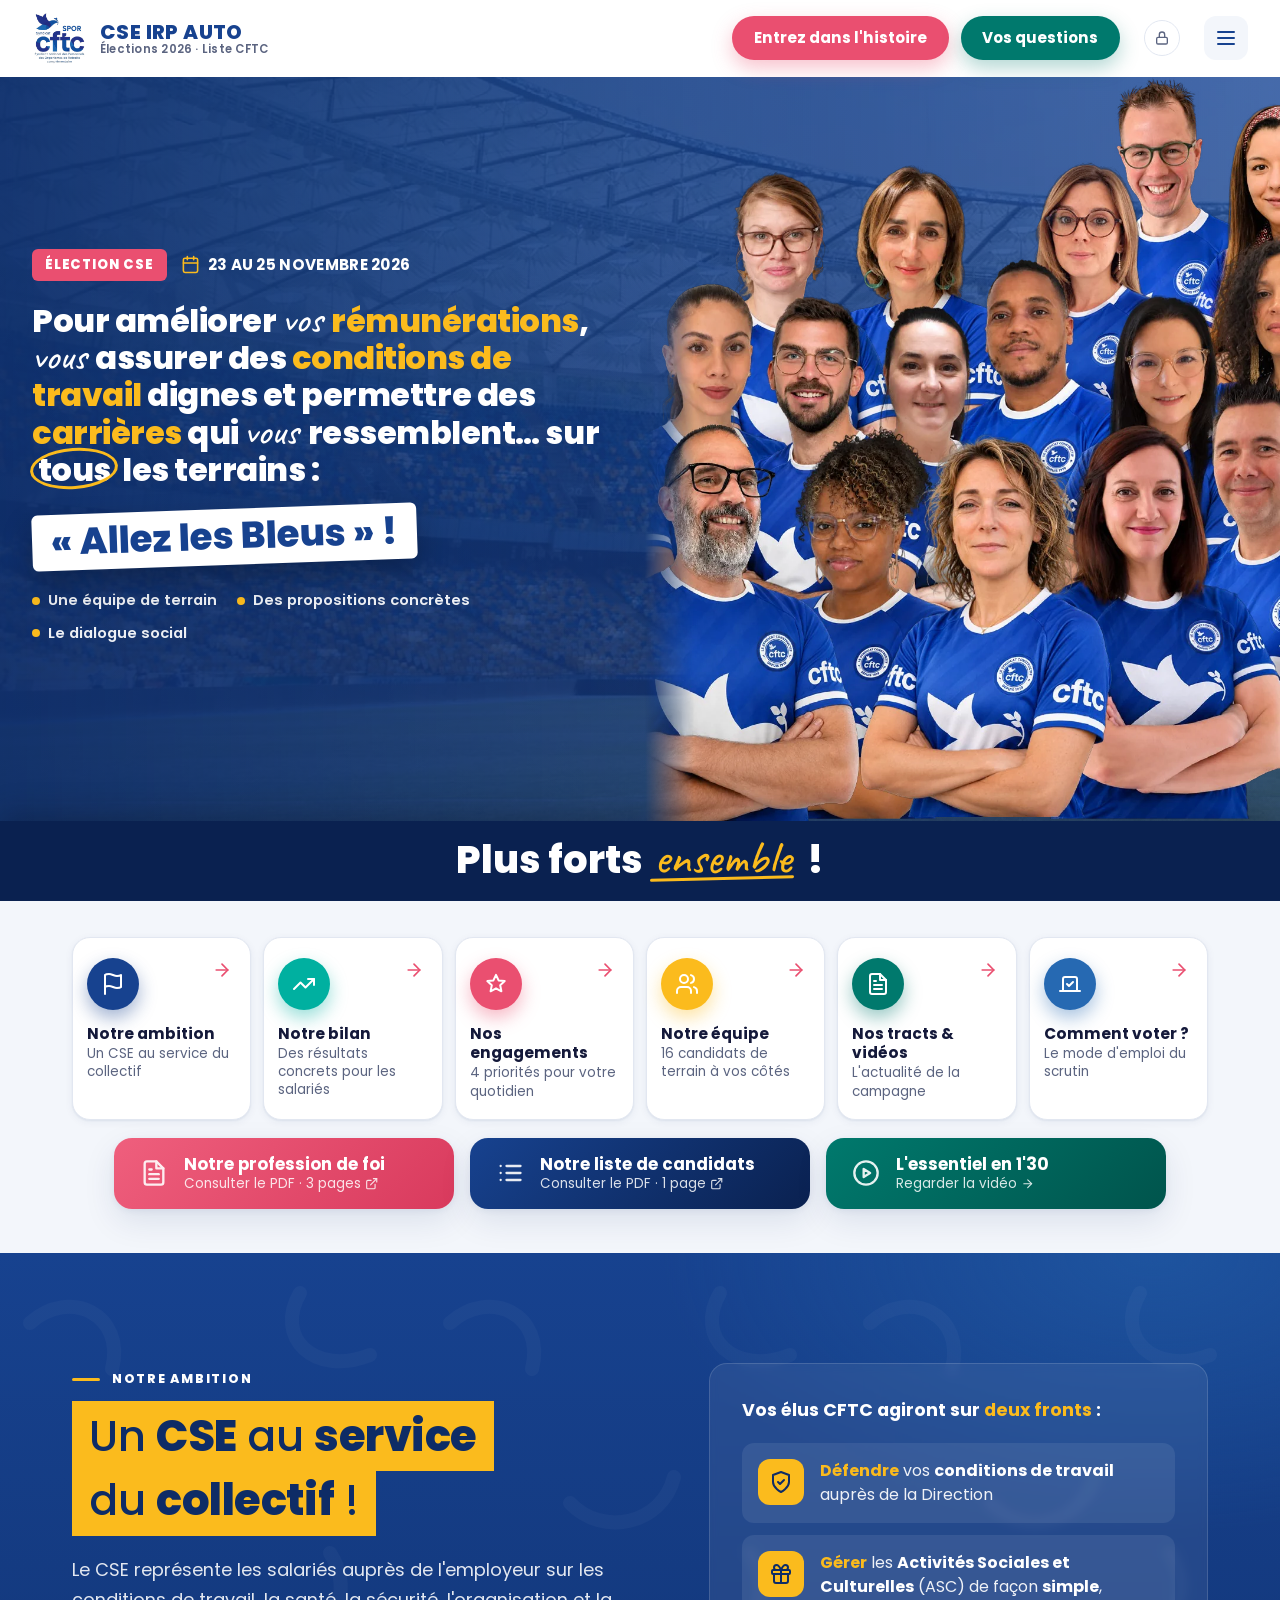
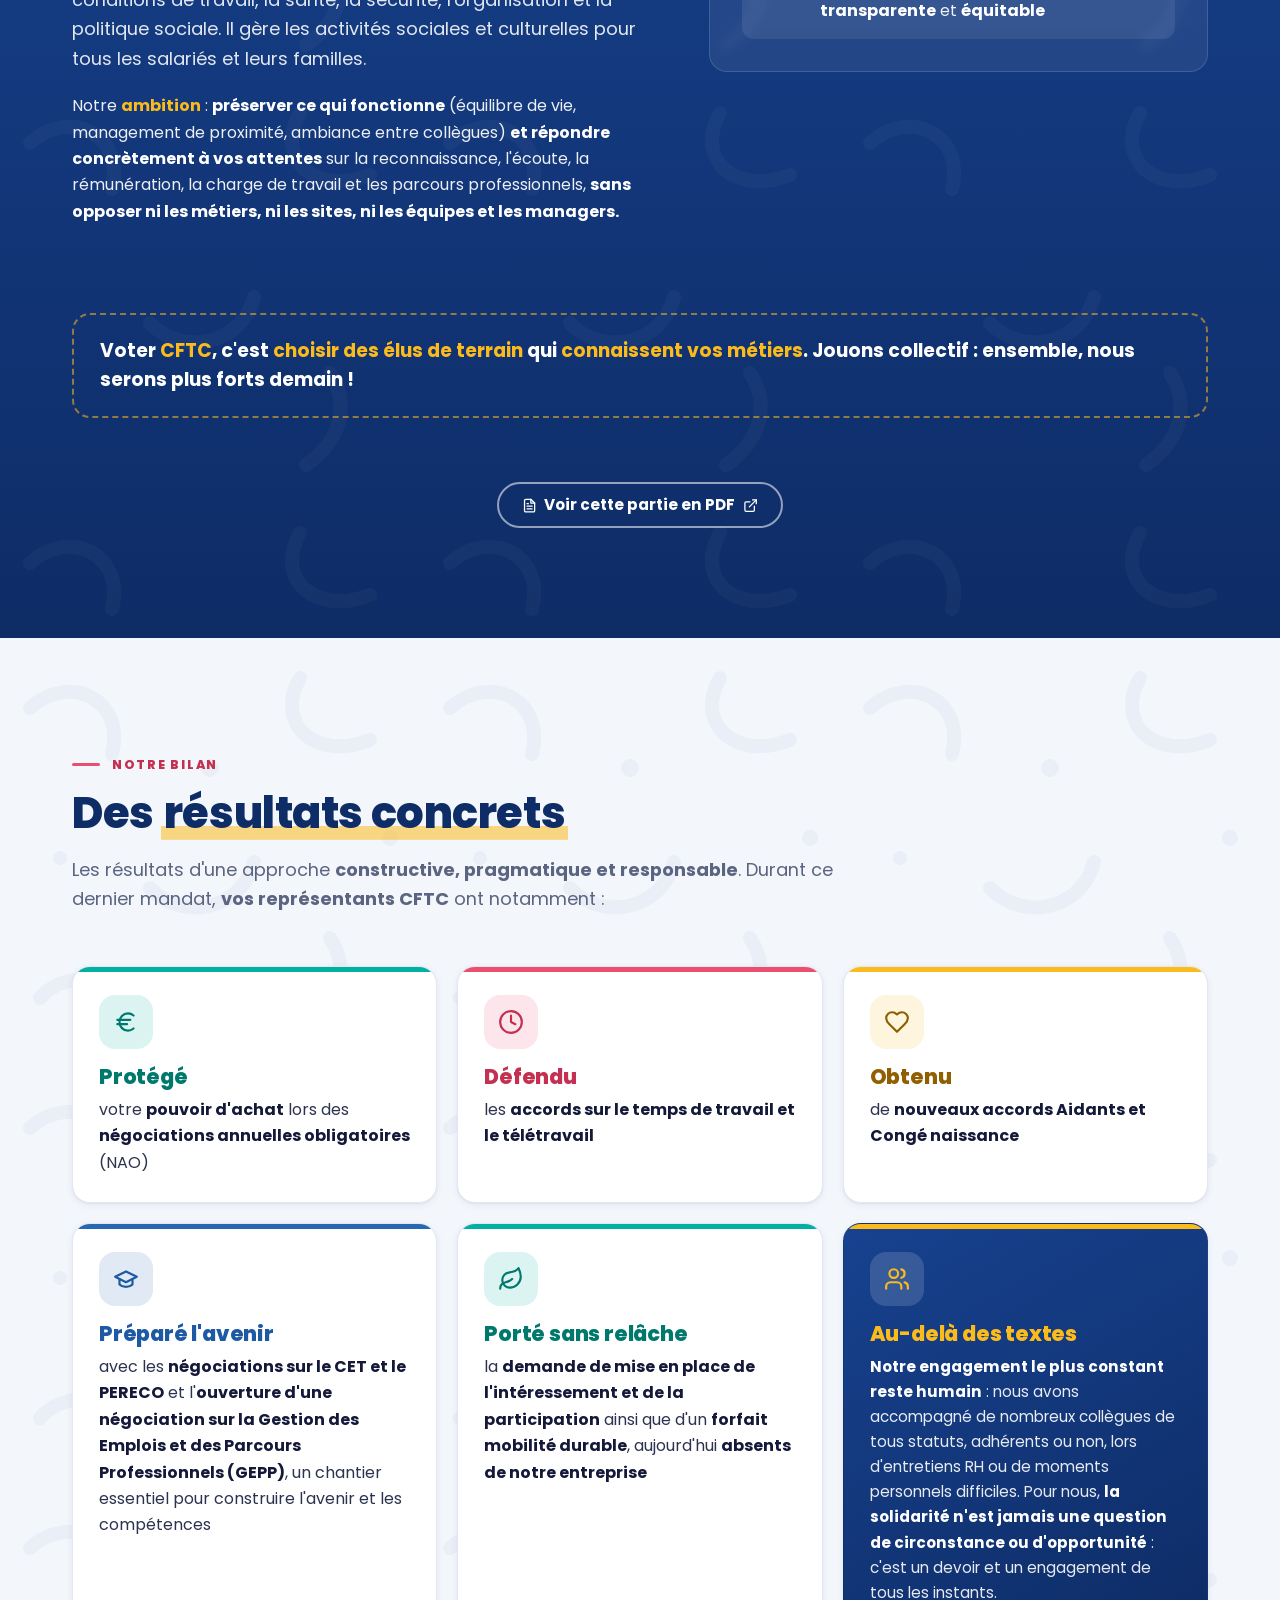
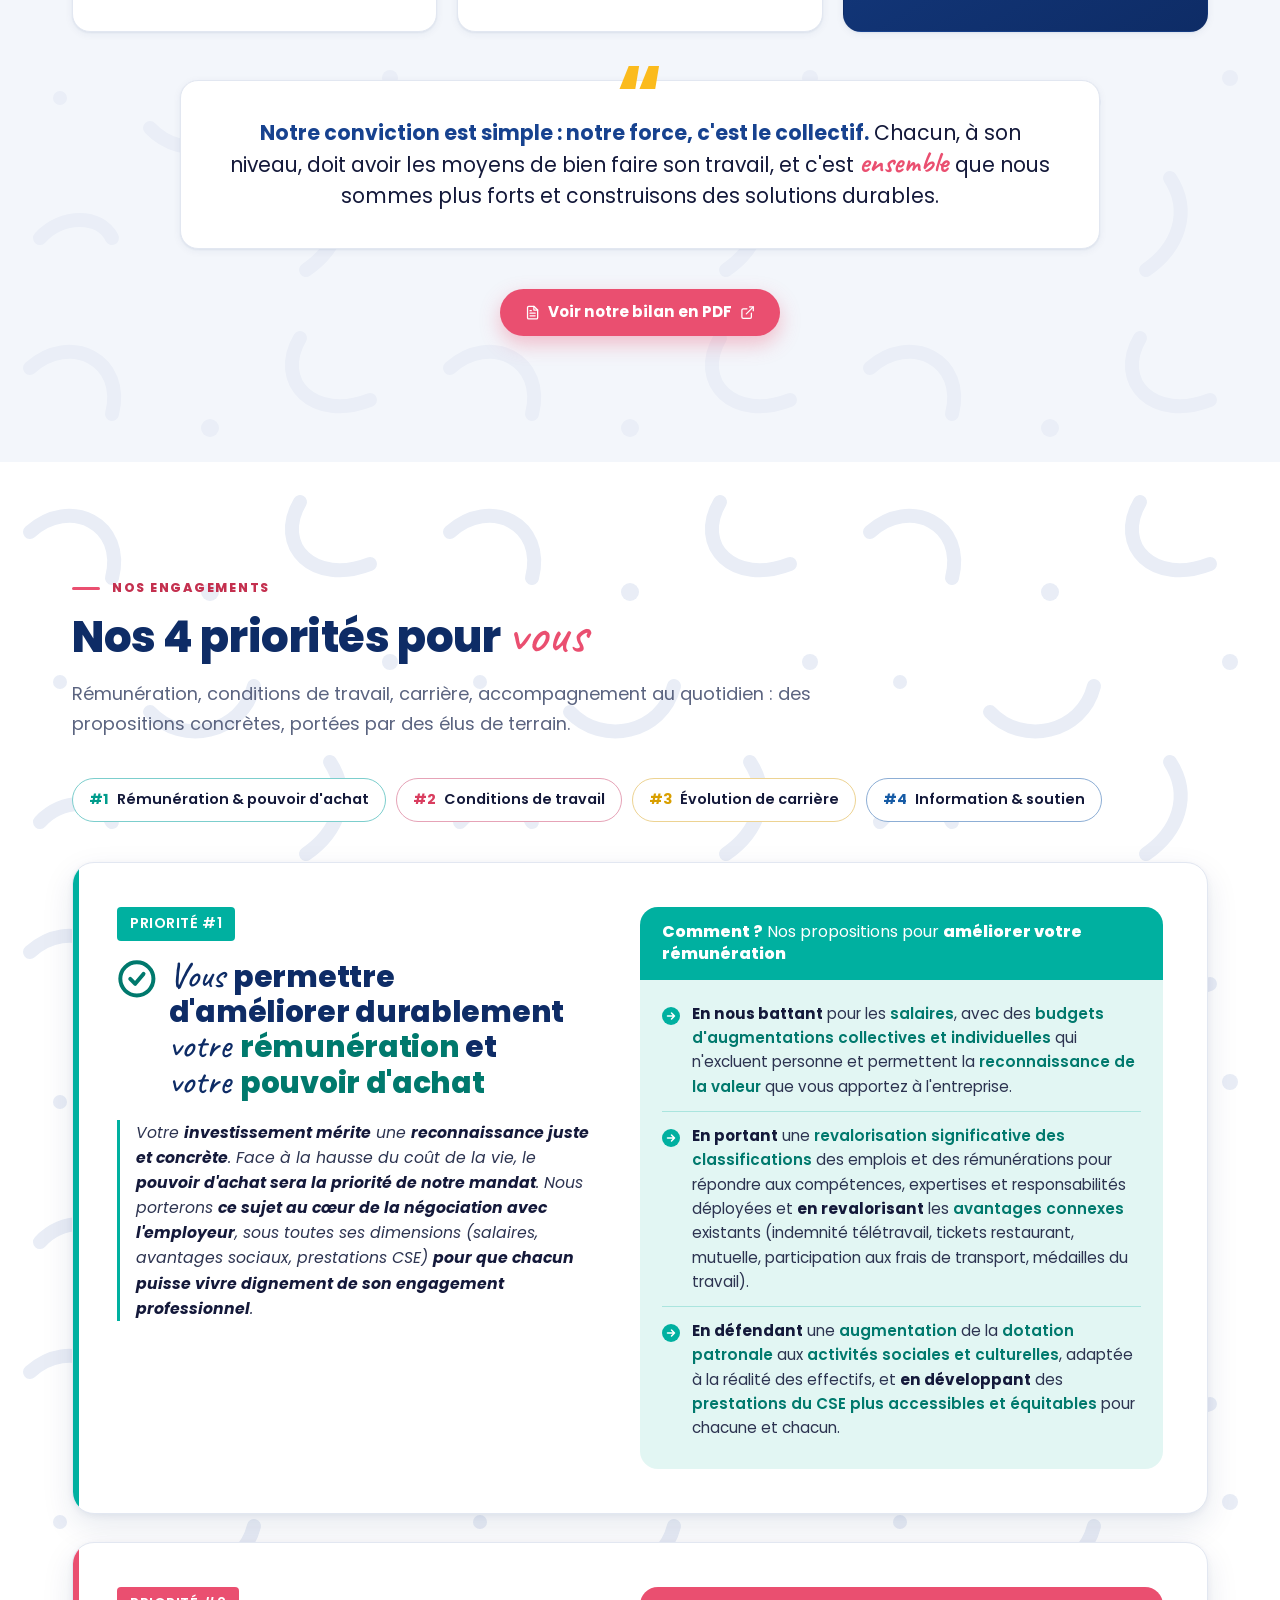
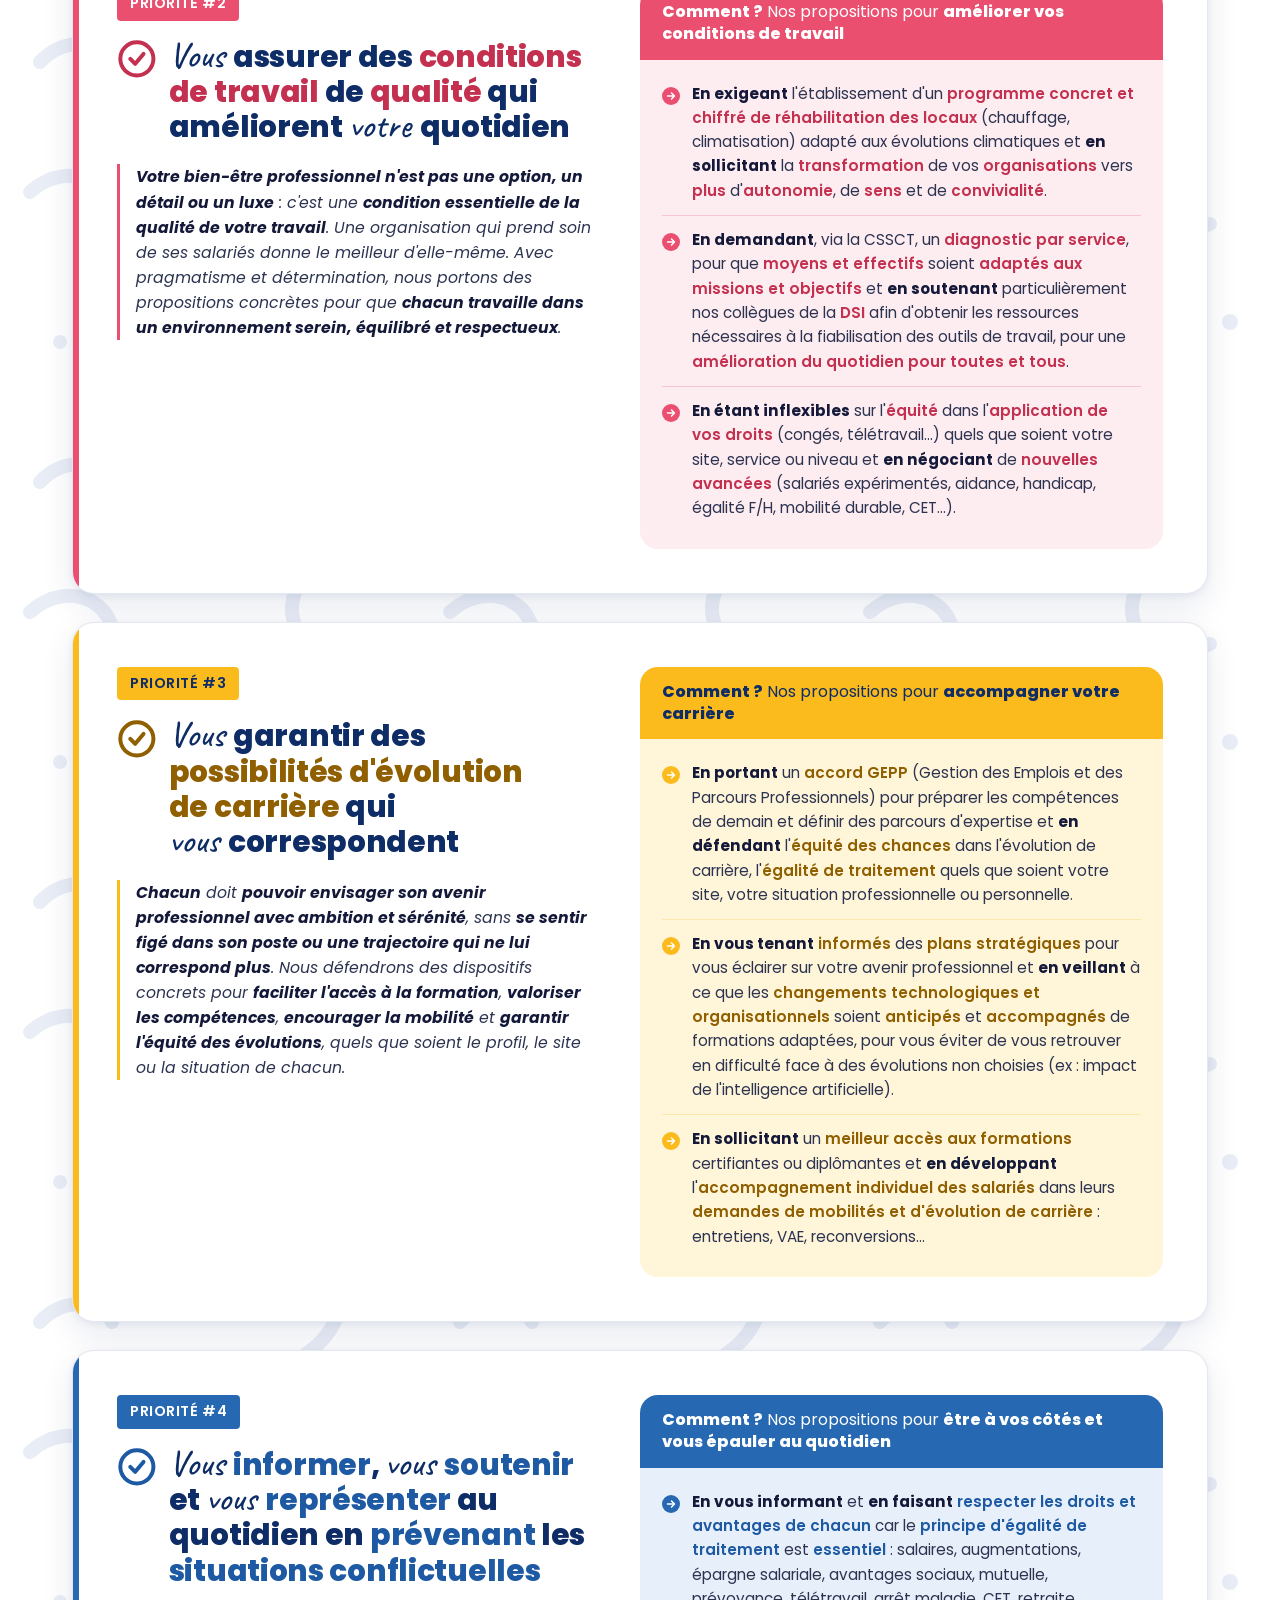
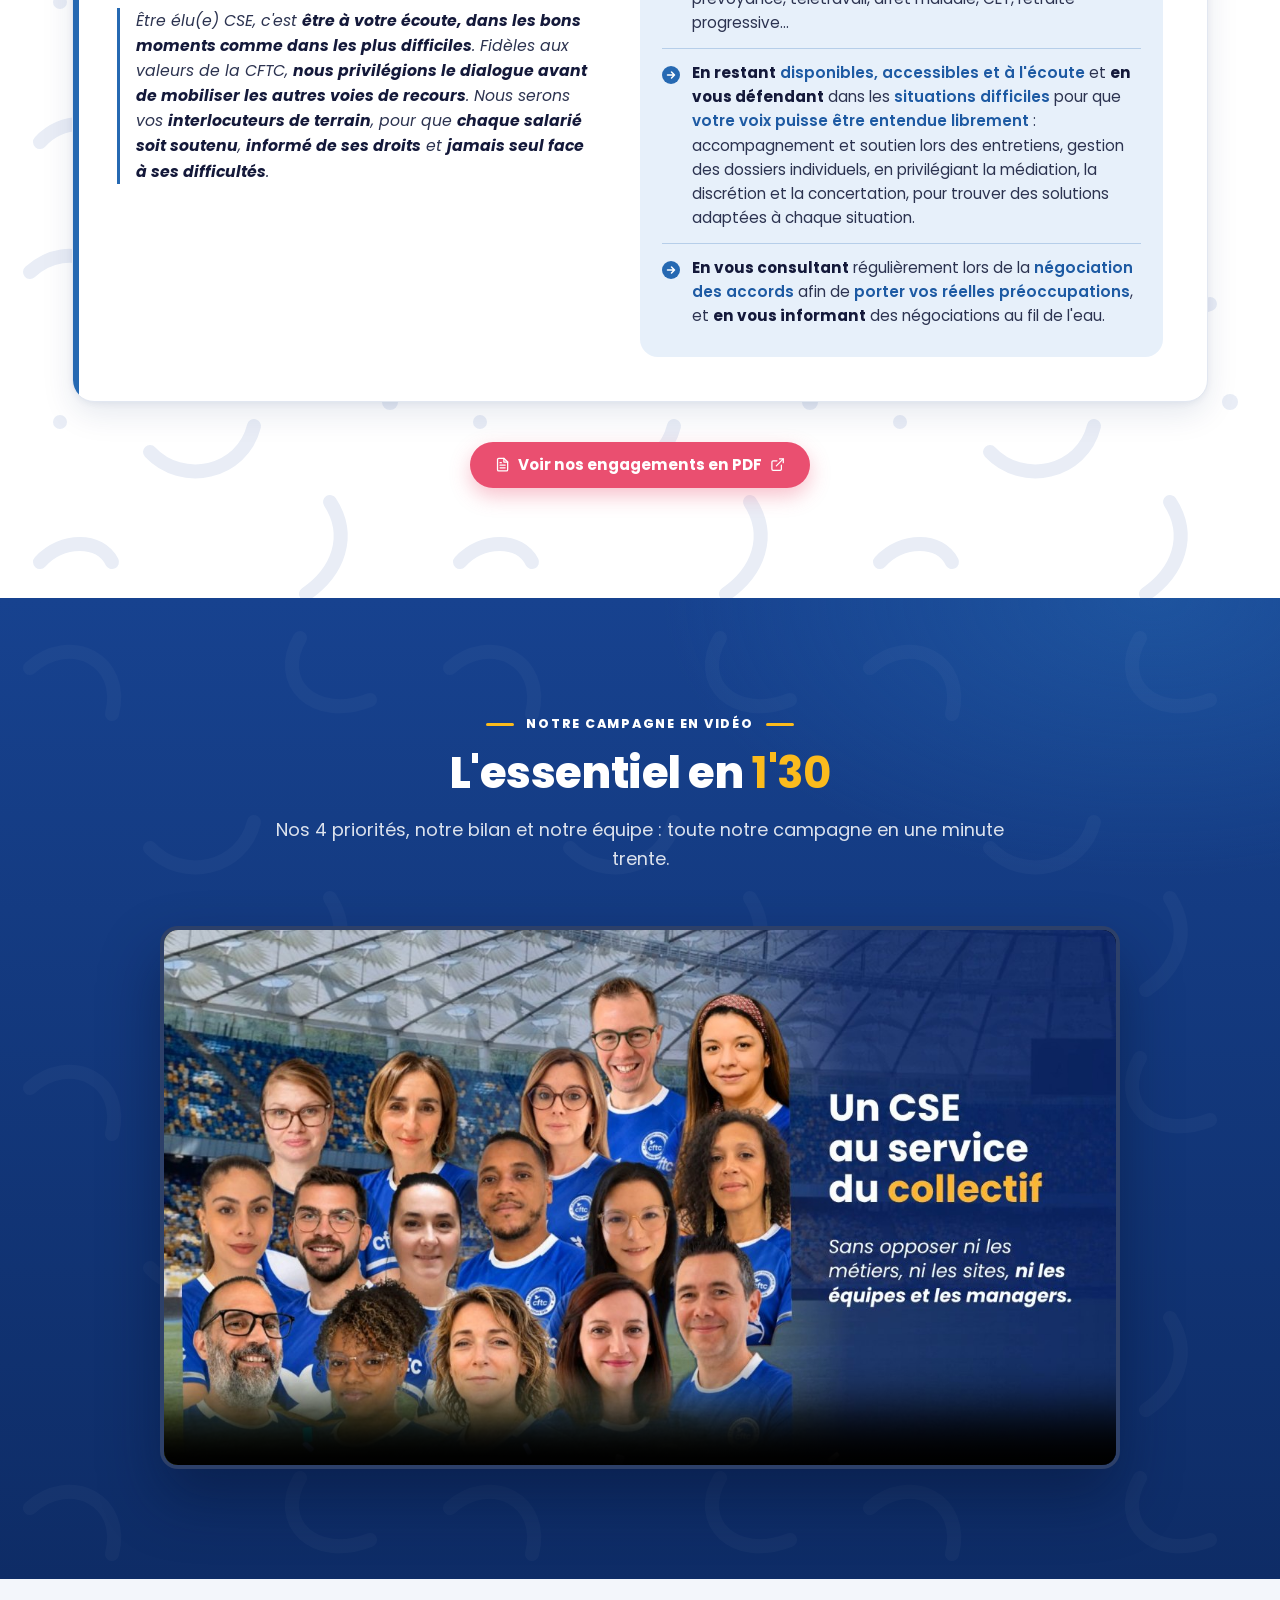
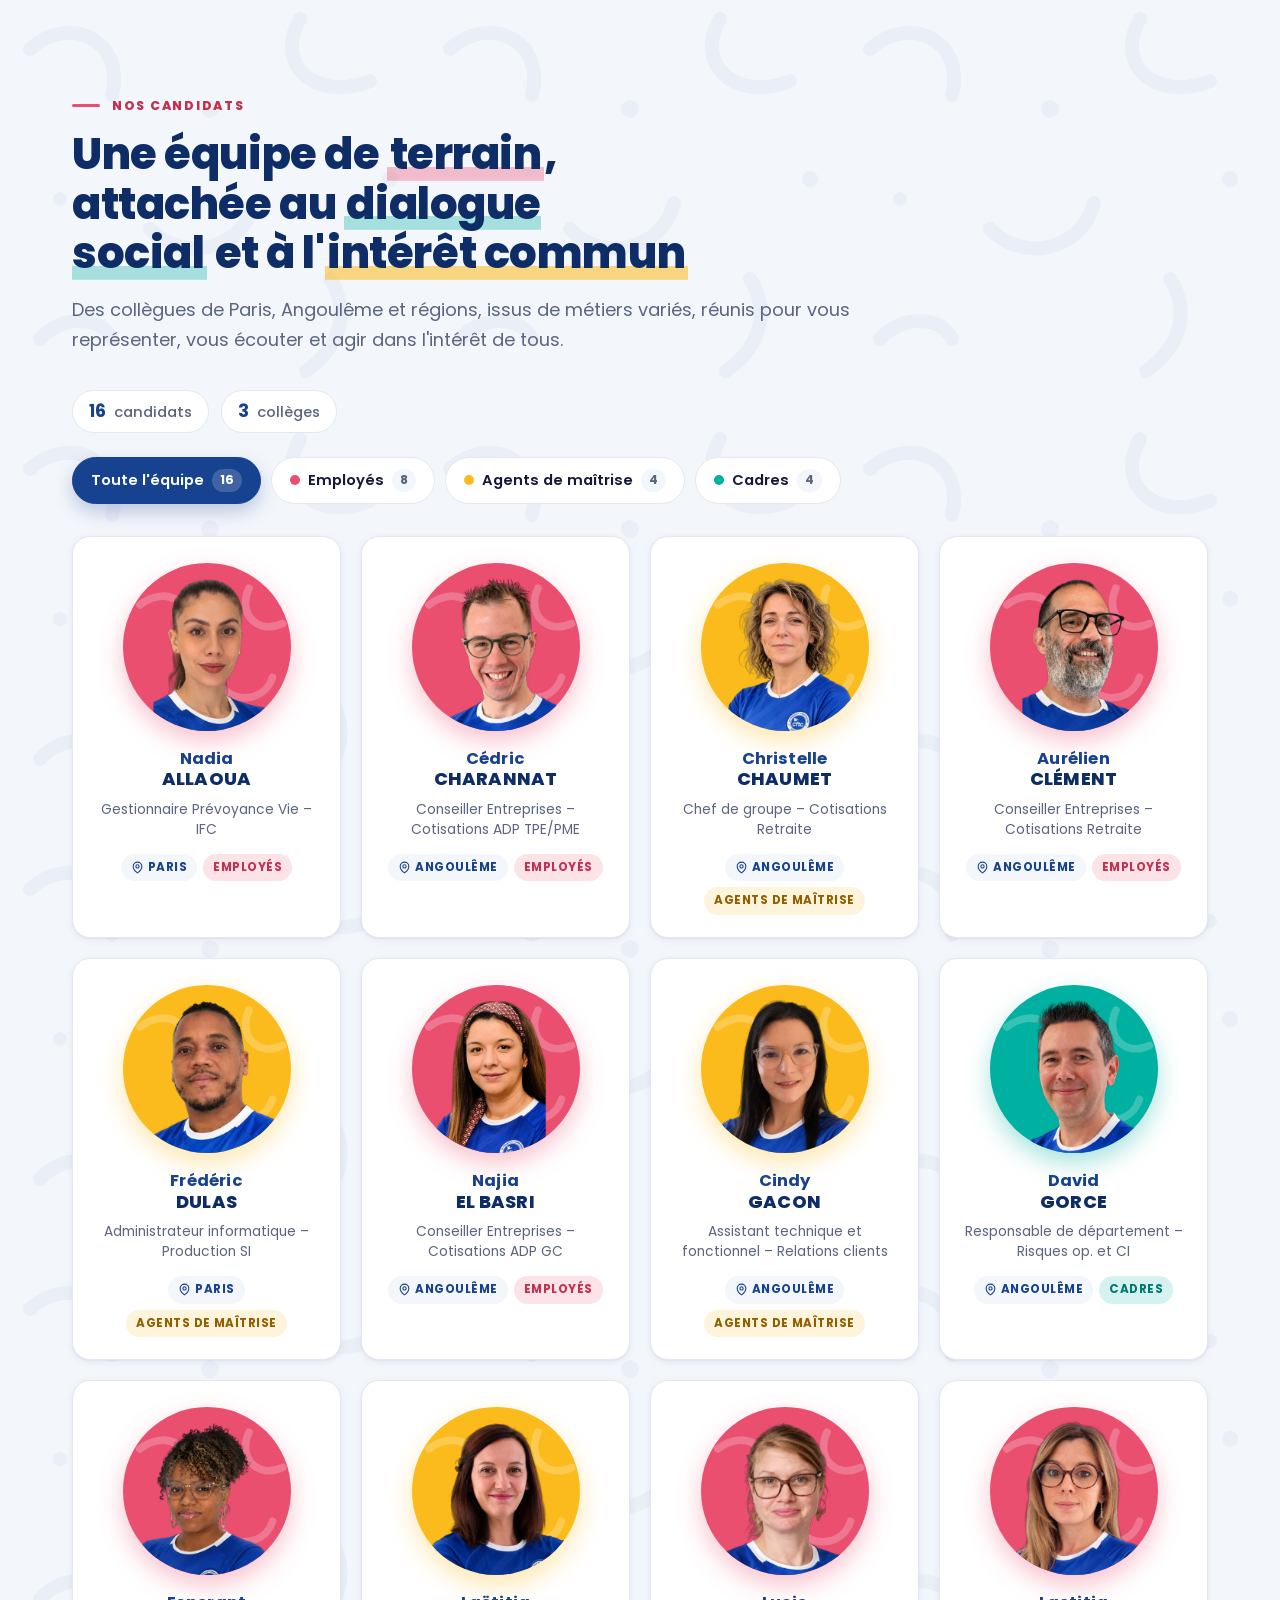
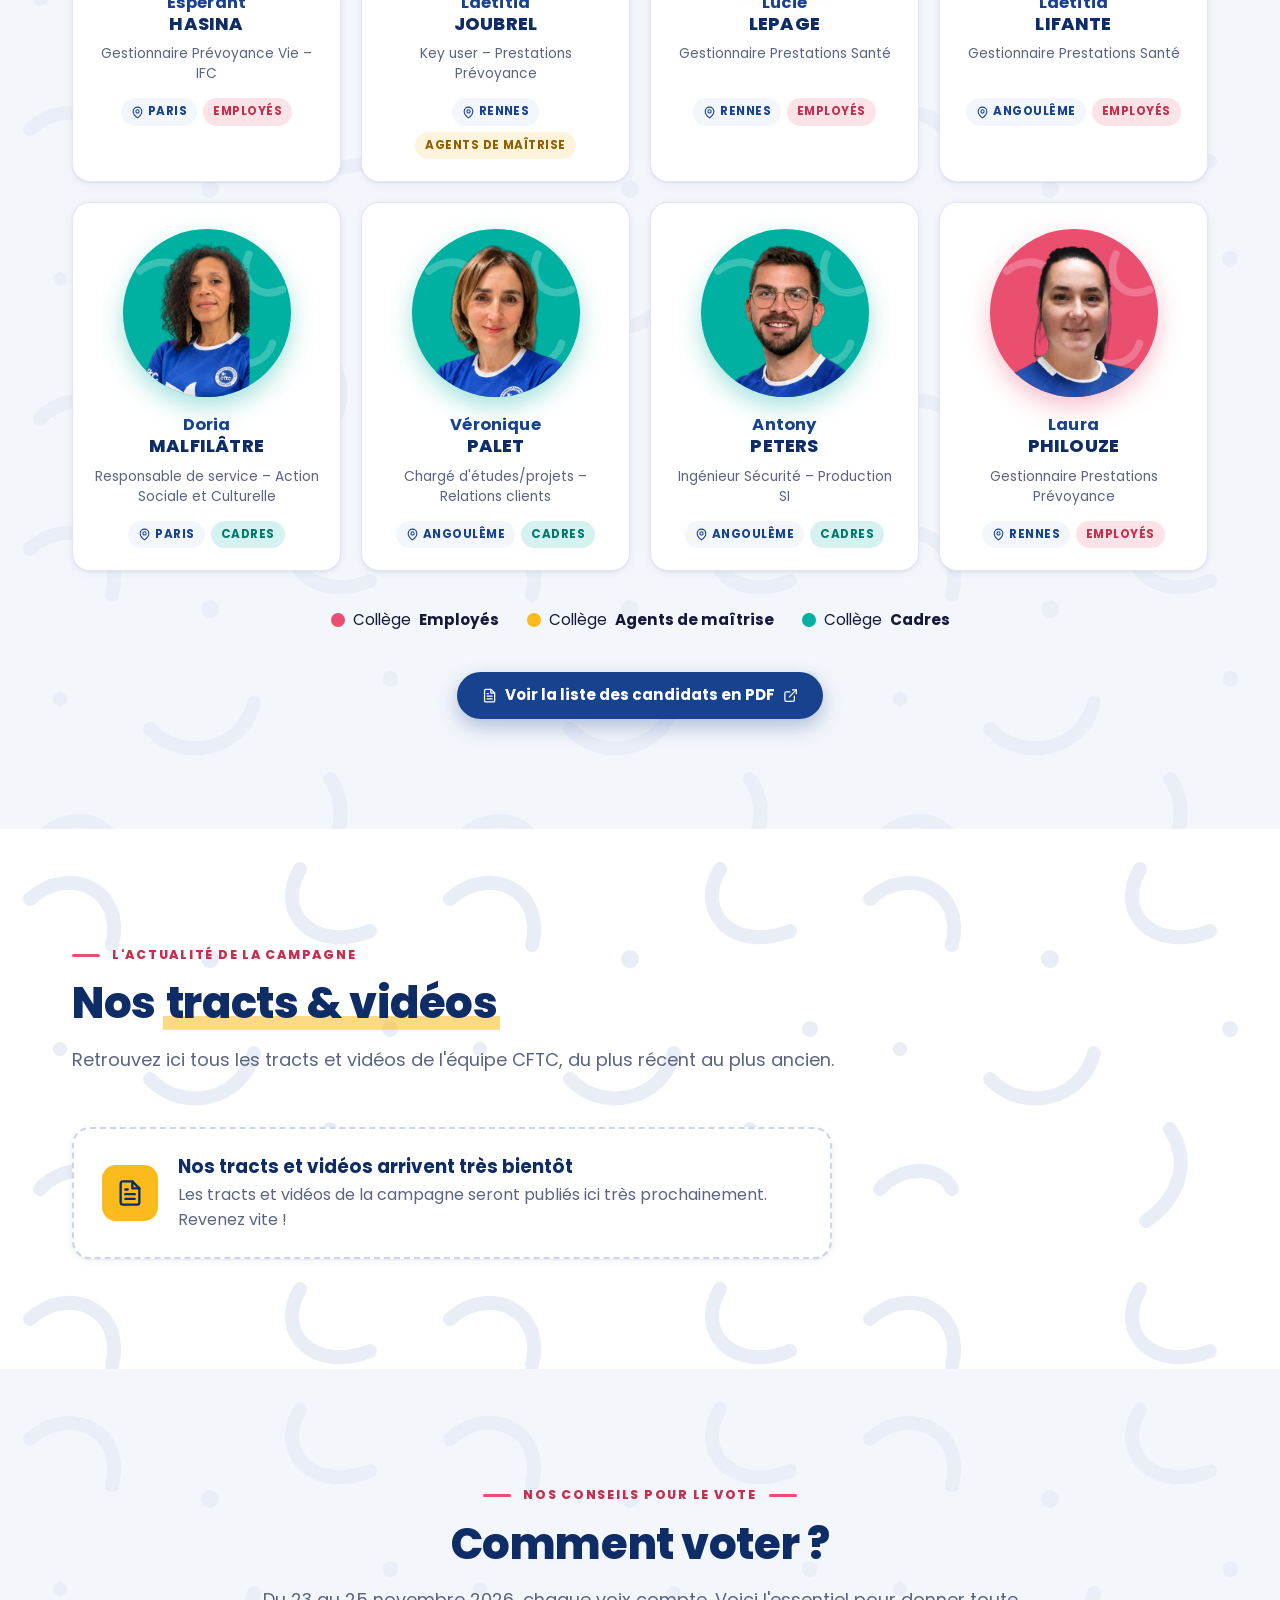
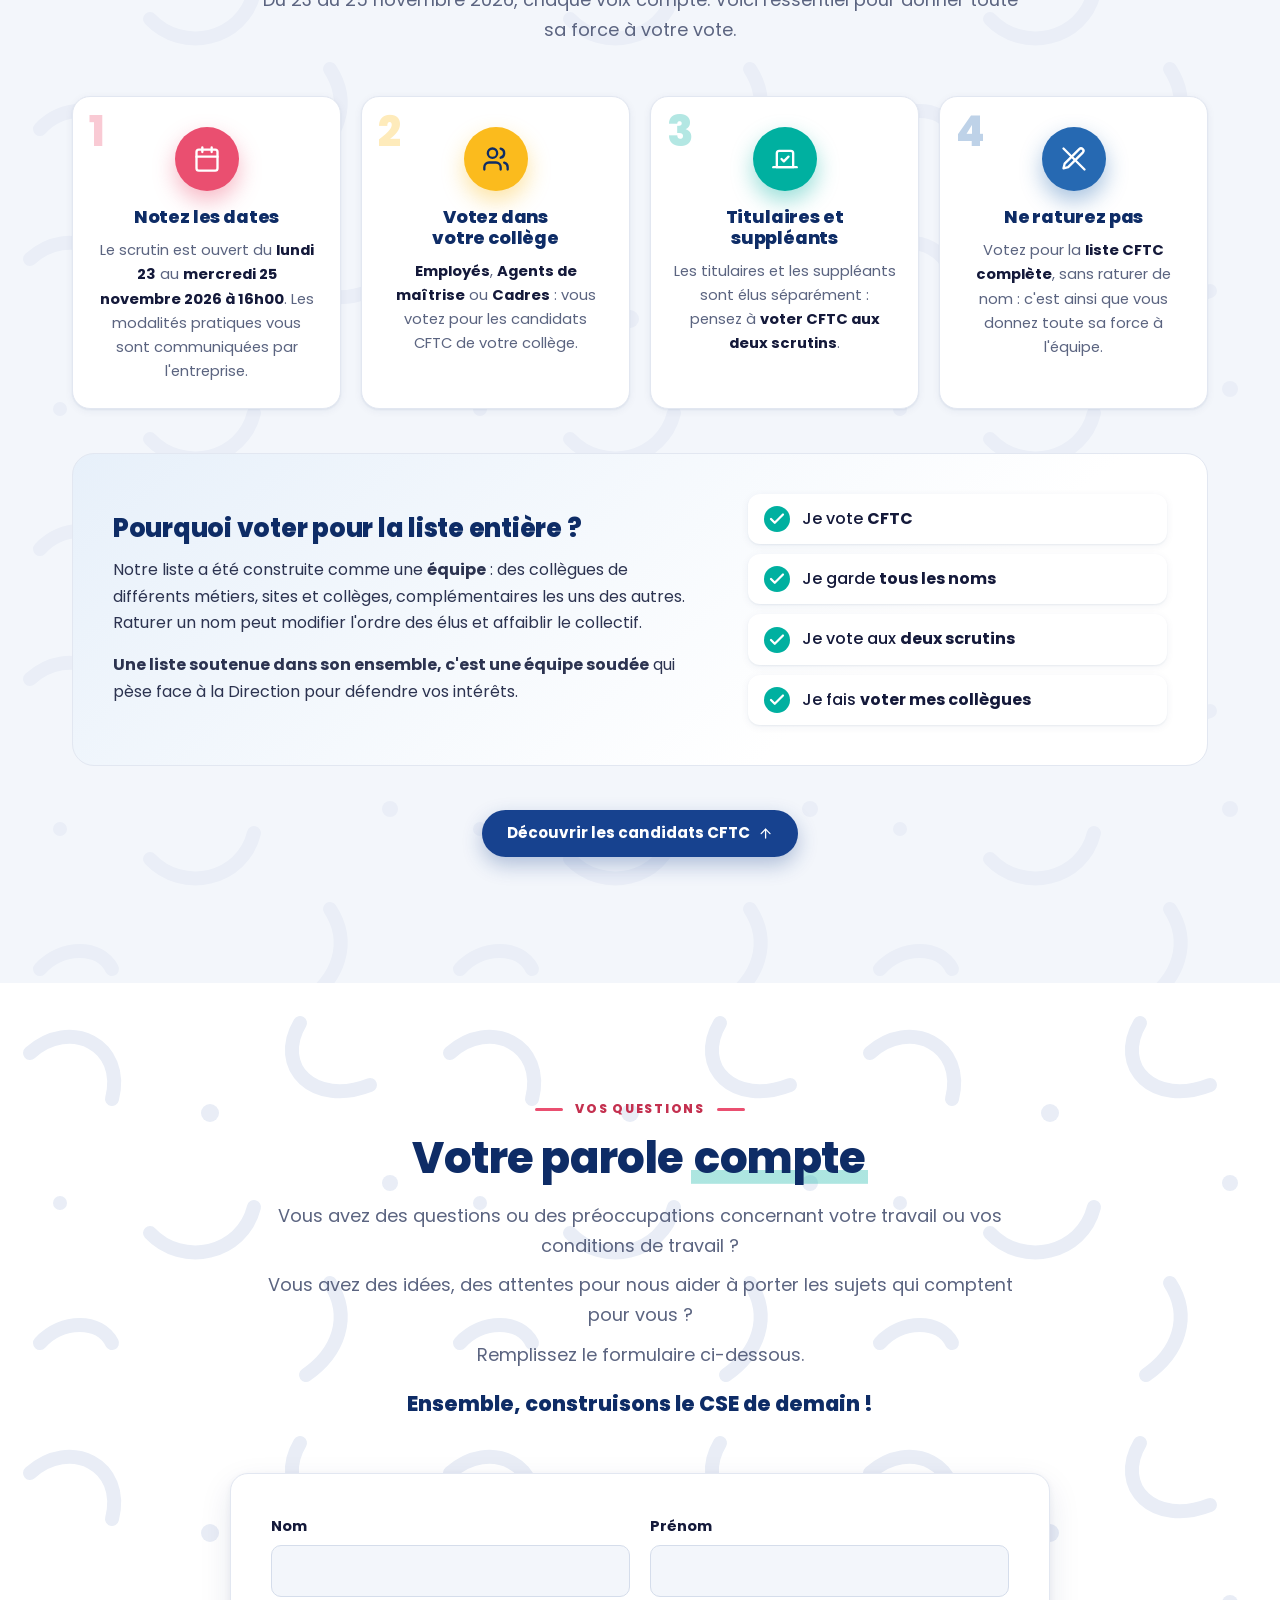
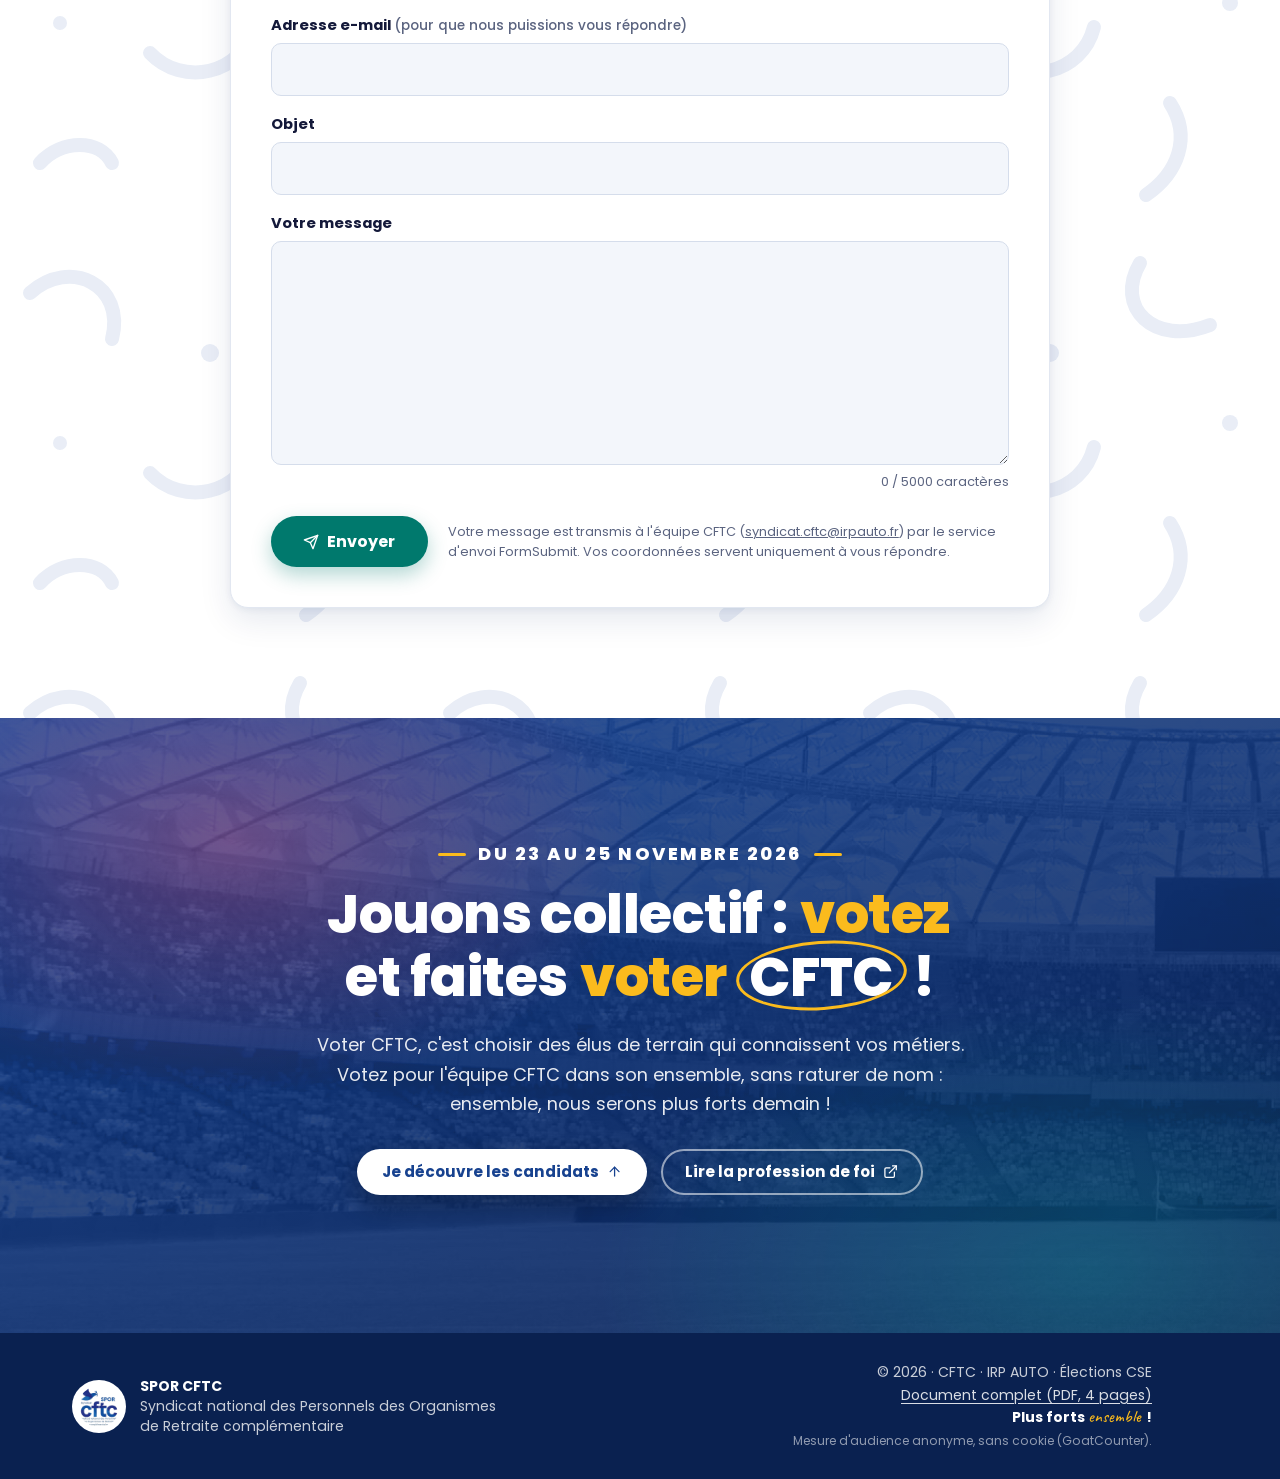
==== commit 5f2b99be: "Rubrique renommée « Nos tracts & vidéos » Co-Authored-By: Claude Opus 5.5 <noreply@anthropic.com>" ====
--- a/index.html
+++ b/index.html
@@ -22,7 +22,7 @@
   <link rel="preconnect" href="https://fonts.googleapis.com">
   <link rel="preconnect" href="https://fonts.gstatic.com" crossorigin>
   <link href="https://fonts.googleapis.com/css2?family=Caveat:wght@500;700&family=Poppins:ital,wght@0,400;0,500;0,600;0,700;0,800;1,400;1,500&display=swap" rel="stylesheet">
-  <link rel="stylesheet" href="assets/css/style.css?v=13">
+  <link rel="stylesheet" href="assets/css/style.css?v=14">
   <script>document.documentElement.classList.add('js');</script>
 </head>
 <body>
@@ -74,7 +74,7 @@
       <a href="#bilan">Notre bilan</a>
       <a href="#engagements">Nos engagements</a>
       <a href="#equipe">Notre équipe</a>
-      <a href="#tracts">Nos tracts</a>
+      <a href="#tracts">Nos tracts &amp; vidéos</a>
       <a href="#comment-voter">Comment voter&nbsp;?</a>
       <a class="btn btn-pink nav-cta-mobile" href="#vote">Entrez dans l'histoire</a>
       <a class="btn btn-teal nav-cta-mobile" href="#questions">Vos questions</a>
@@ -164,7 +164,7 @@
         </a>
         <a class="quick-card" href="#tracts" style="--c: var(--teal-ink)">
           <span class="quick-ico"><svg class="i"><use href="#i-file"/></svg></span>
-          <span class="quick-txt"><strong>Nos tracts</strong><span>L'actualité de la campagne</span></span>
+          <span class="quick-txt"><strong>Nos tracts &amp; vidéos</strong><span>L'actualité de la campagne</span></span>
           <svg class="i quick-arrow"><use href="#i-arrow"/></svg>
         </a>
         <a class="quick-card" href="#comment-voter" style="--c: var(--blue-mid)">
@@ -510,21 +510,21 @@
     </div>
   </section>
 
-  <!-- ============ NOS TRACTS (publiés depuis l'espace équipe) ============ -->
+  <!-- ============ NOS TRACTS & VIDÉOS (publiés depuis l'espace équipe) ============ -->
   <section class="section pattern section-tracts" id="tracts" aria-labelledby="tracts-title">
     <div class="container">
       <header class="section-head reveal">
         <p class="eyebrow">L'actualité de la campagne</p>
-        <h2 id="tracts-title">Nos <span class="u-yellow">tracts</span></h2>
-        <p class="lead">Retrouvez ici tous les tracts de l'équipe CFTC, du plus récent au plus ancien.</p>
+        <h2 id="tracts-title">Nos <span class="u-yellow">tracts &amp; vidéos</span></h2>
+        <p class="lead">Retrouvez ici tous les tracts et vidéos de l'équipe CFTC, du plus récent au plus ancien.</p>
       </header>
       <ul class="tracts" id="tracts-list" hidden></ul>
       <div class="tracts-empty reveal" id="tracts-empty">
         <span class="tracts-empty-ico"><svg class="i"><use href="#i-file"/></svg></span>
-        <p><strong>Nos tracts arrivent très bientôt</strong>Les tracts de la campagne seront publiés ici très prochainement. Revenez vite&nbsp;!</p>
+        <p><strong>Nos tracts et vidéos arrivent très bientôt</strong>Les tracts et vidéos de la campagne seront publiés ici très prochainement. Revenez vite&nbsp;!</p>
       </div>
       <p class="center tracts-more" id="tracts-more-wrap" hidden>
-        <button type="button" class="btn btn-blue" id="tracts-more">Voir tous les tracts</button>
+        <button type="button" class="btn btn-blue" id="tracts-more">Voir tous les tracts et vidéos</button>
       </p>
     </div>
   </section>
@@ -665,7 +665,7 @@
 
 <a class="to-top" href="#haut" aria-label="Revenir en haut de la page"><svg class="i"><use href="#i-up"/></svg></a>
 
-<script src="assets/js/main.js?v=9" defer></script>
+<script src="assets/js/main.js?v=10" defer></script>
 <!-- Mesure d'audience anonyme et sans cookie : https://sporcftcirpauto.goatcounter.com -->
 <script data-goatcounter="https://sporcftcirpauto.goatcounter.com/count" async src="https://gc.zgo.at/count.v5.js"
         crossorigin="anonymous" integrity="sha384-atnOLvQb9t+jTSipvd75X2yginT4PjVbqDdlJAmxMm+wYElFmeR6EmLP5bYeoRVQ"></script>
--- a/assets/css/style.css
+++ b/assets/css/style.css
@@ -154,7 +154,7 @@
 
 /* Menu en ligne (6 liens + 2 boutons) : en-tête un peu plus large que le contenu, format compact */
 .site-header .container { max-width: 1400px; }
-@media (min-width: 1360px) {
+@media (min-width: 1420px) {
   .header-inner { gap: 14px; }
   .brand-text strong { font-size: 1.12rem; }
   .brand-text span { display: none; }
@@ -164,7 +164,7 @@
   .header-login { margin-left: -4px; }
 }
 /* Menu « burger » dès que les 6 liens et les 2 boutons ne tiennent plus sur une ligne */
-@media (max-width: 1359px) {
+@media (max-width: 1419px) {
   .header-cta { margin-left: auto; }
   .header-cta + .header-cta { margin-left: -12px; }
   .burger { display: inline-flex; margin-left: 0; }
@@ -388,7 +388,7 @@
 @media (prefers-reduced-motion: reduce) { .js .reveal { opacity: 1; transform: none; transition: none; } }
 
 /* =========================================================
-   Nos tracts
+   Nos tracts & vidéos
    ========================================================= */
 .tracts { display: grid; grid-template-columns: repeat(3, minmax(0, 1fr)); gap: 24px; }
 .tract {
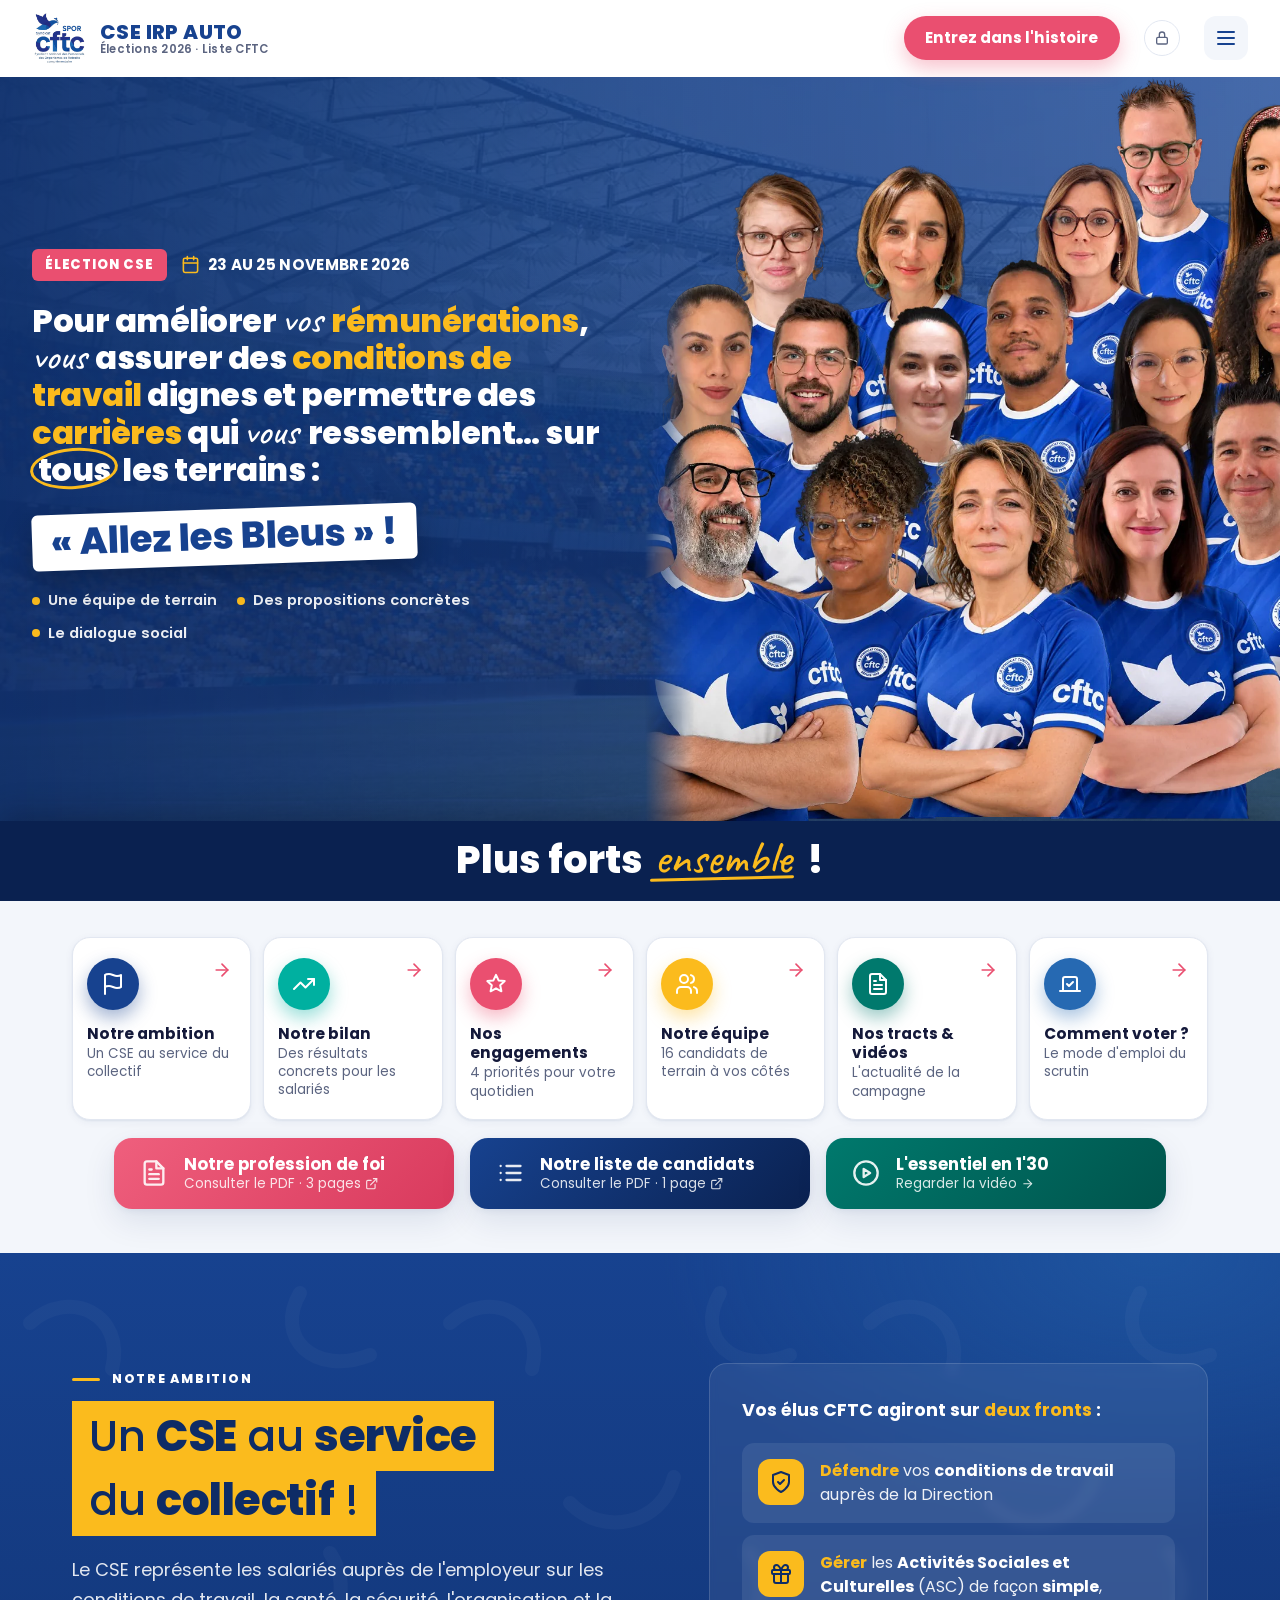
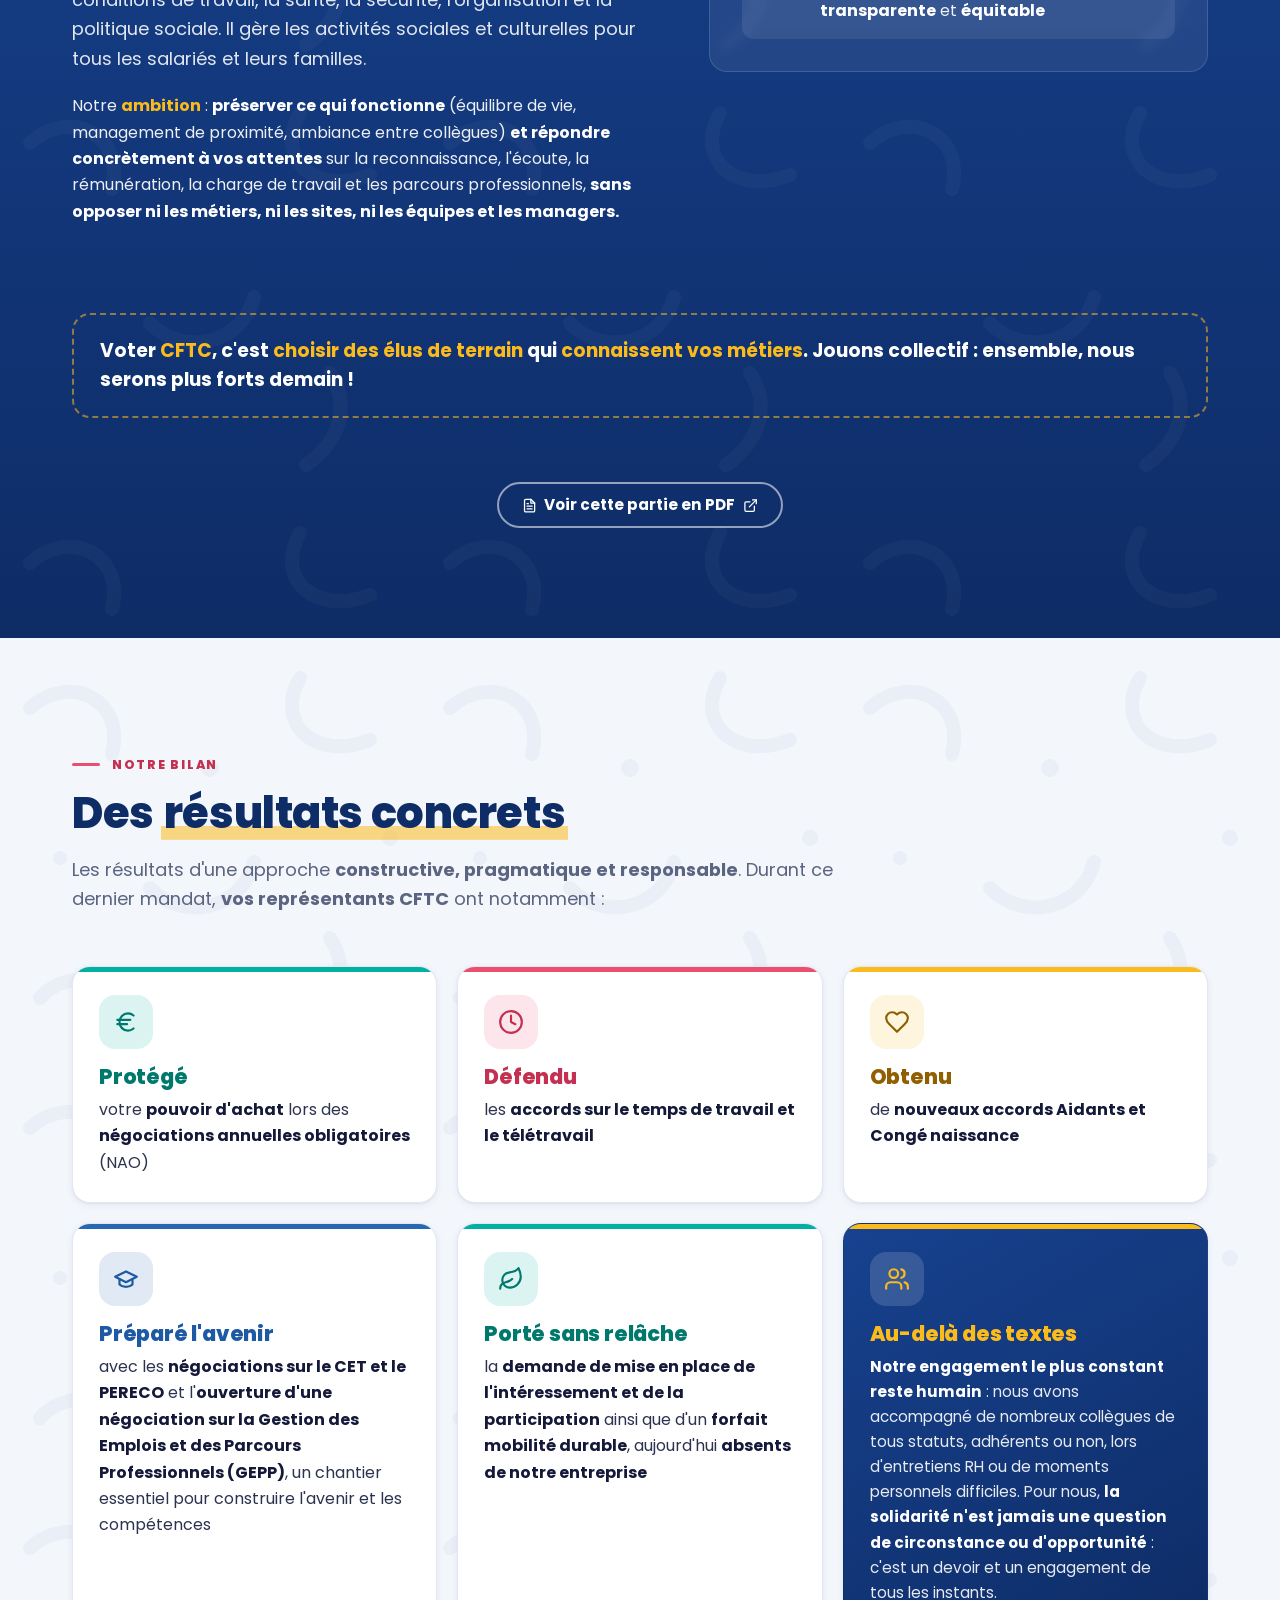
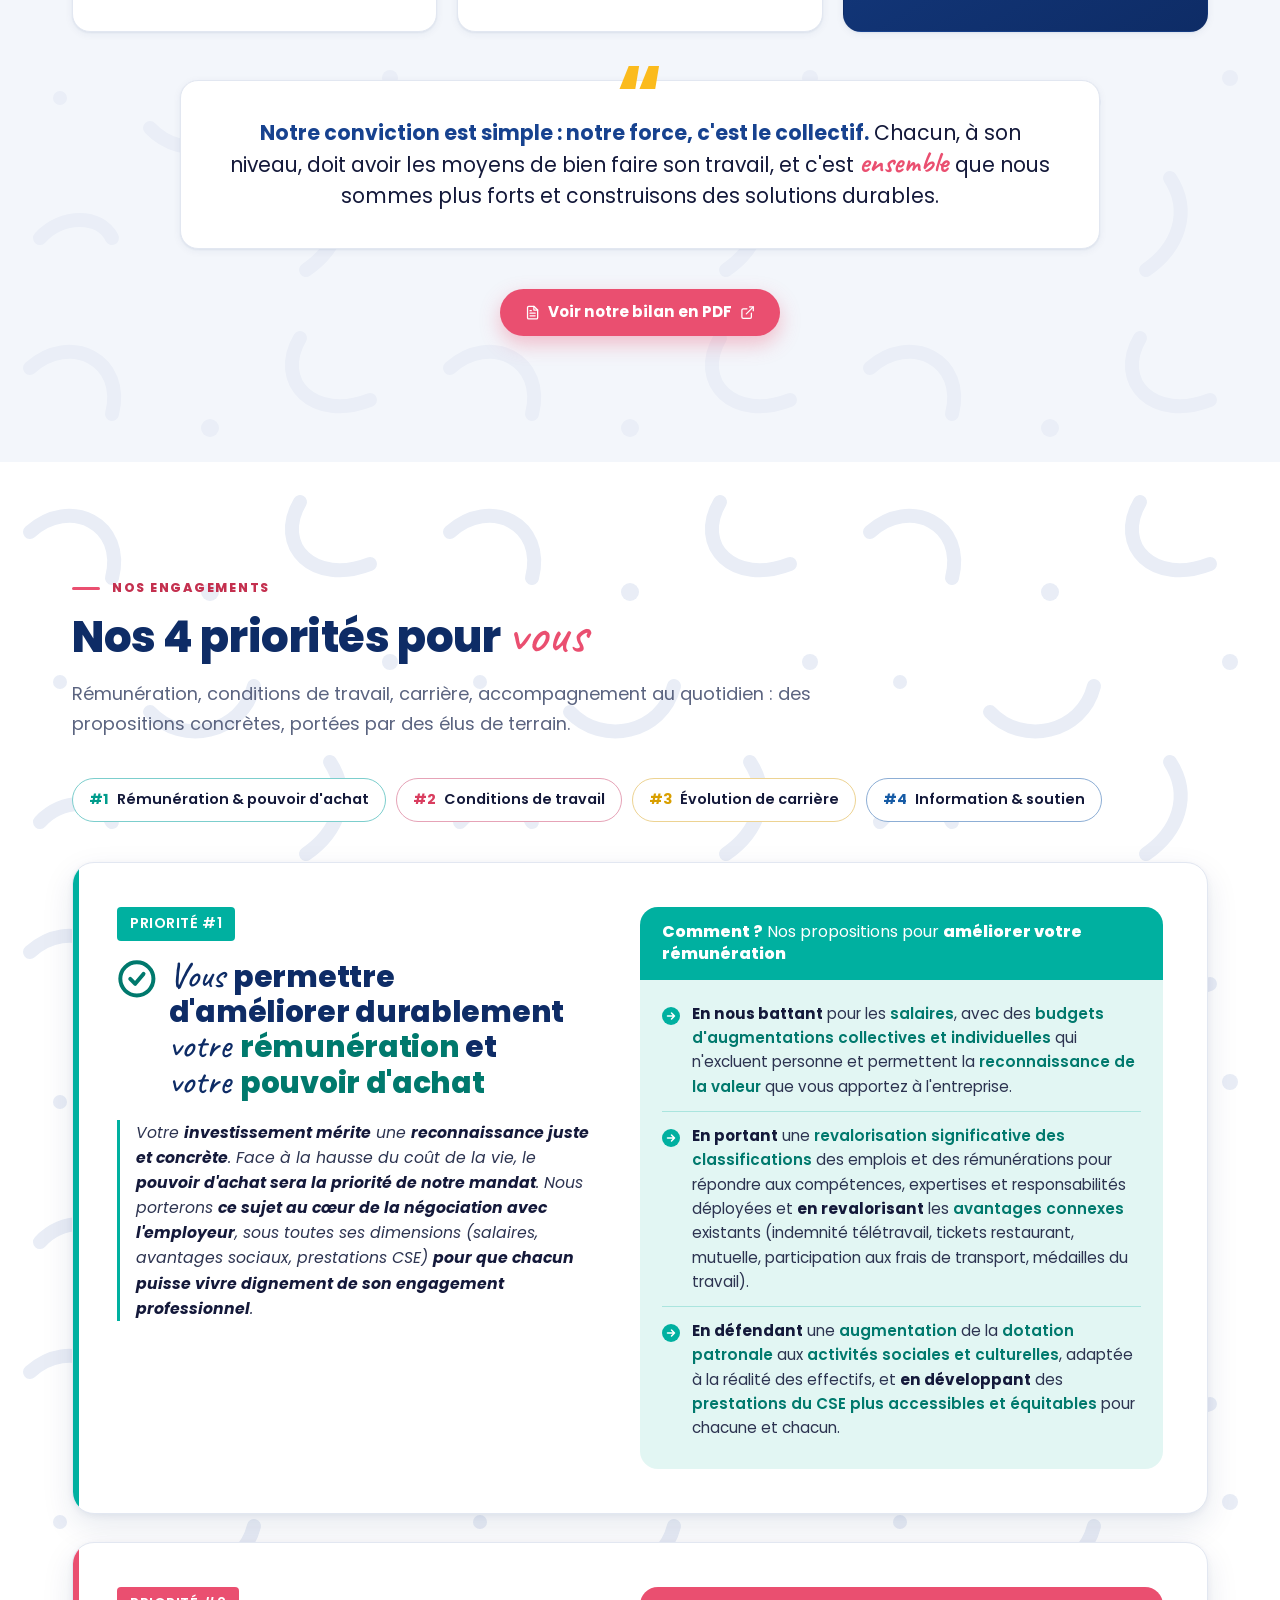
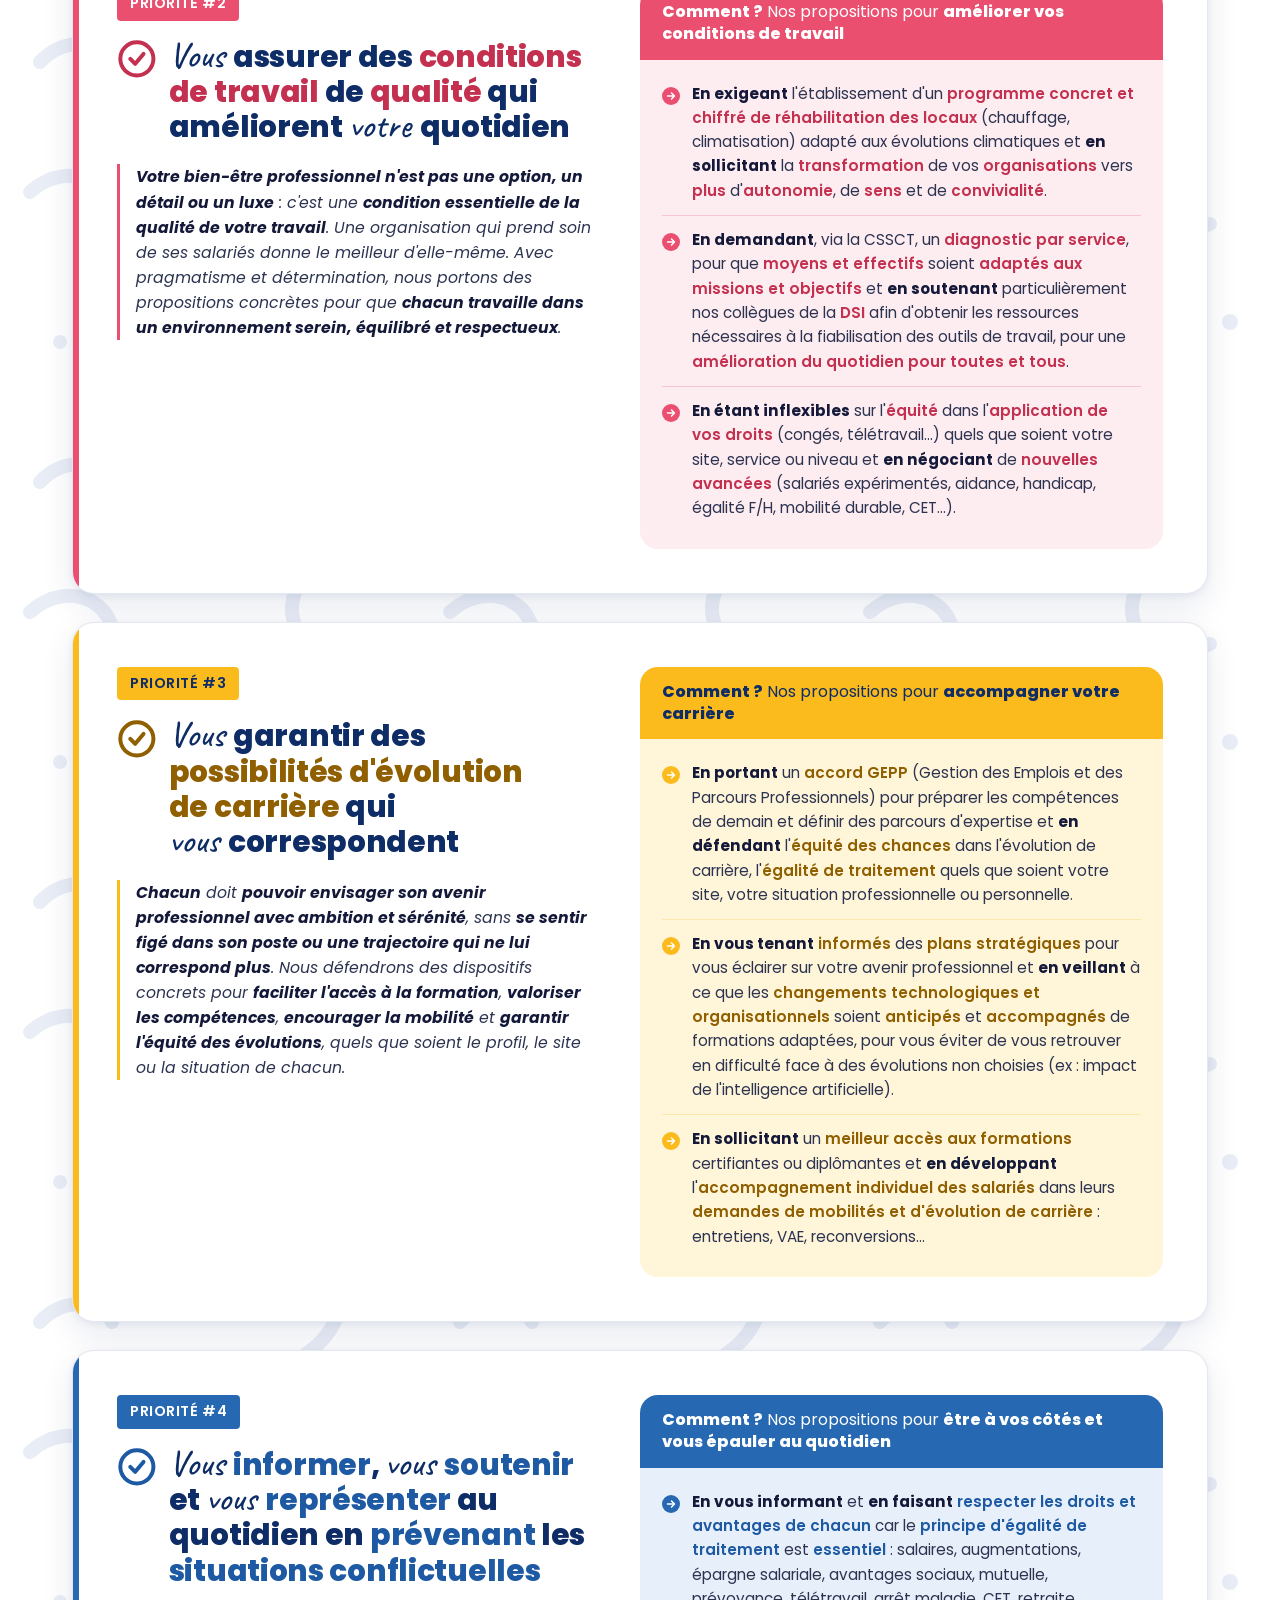
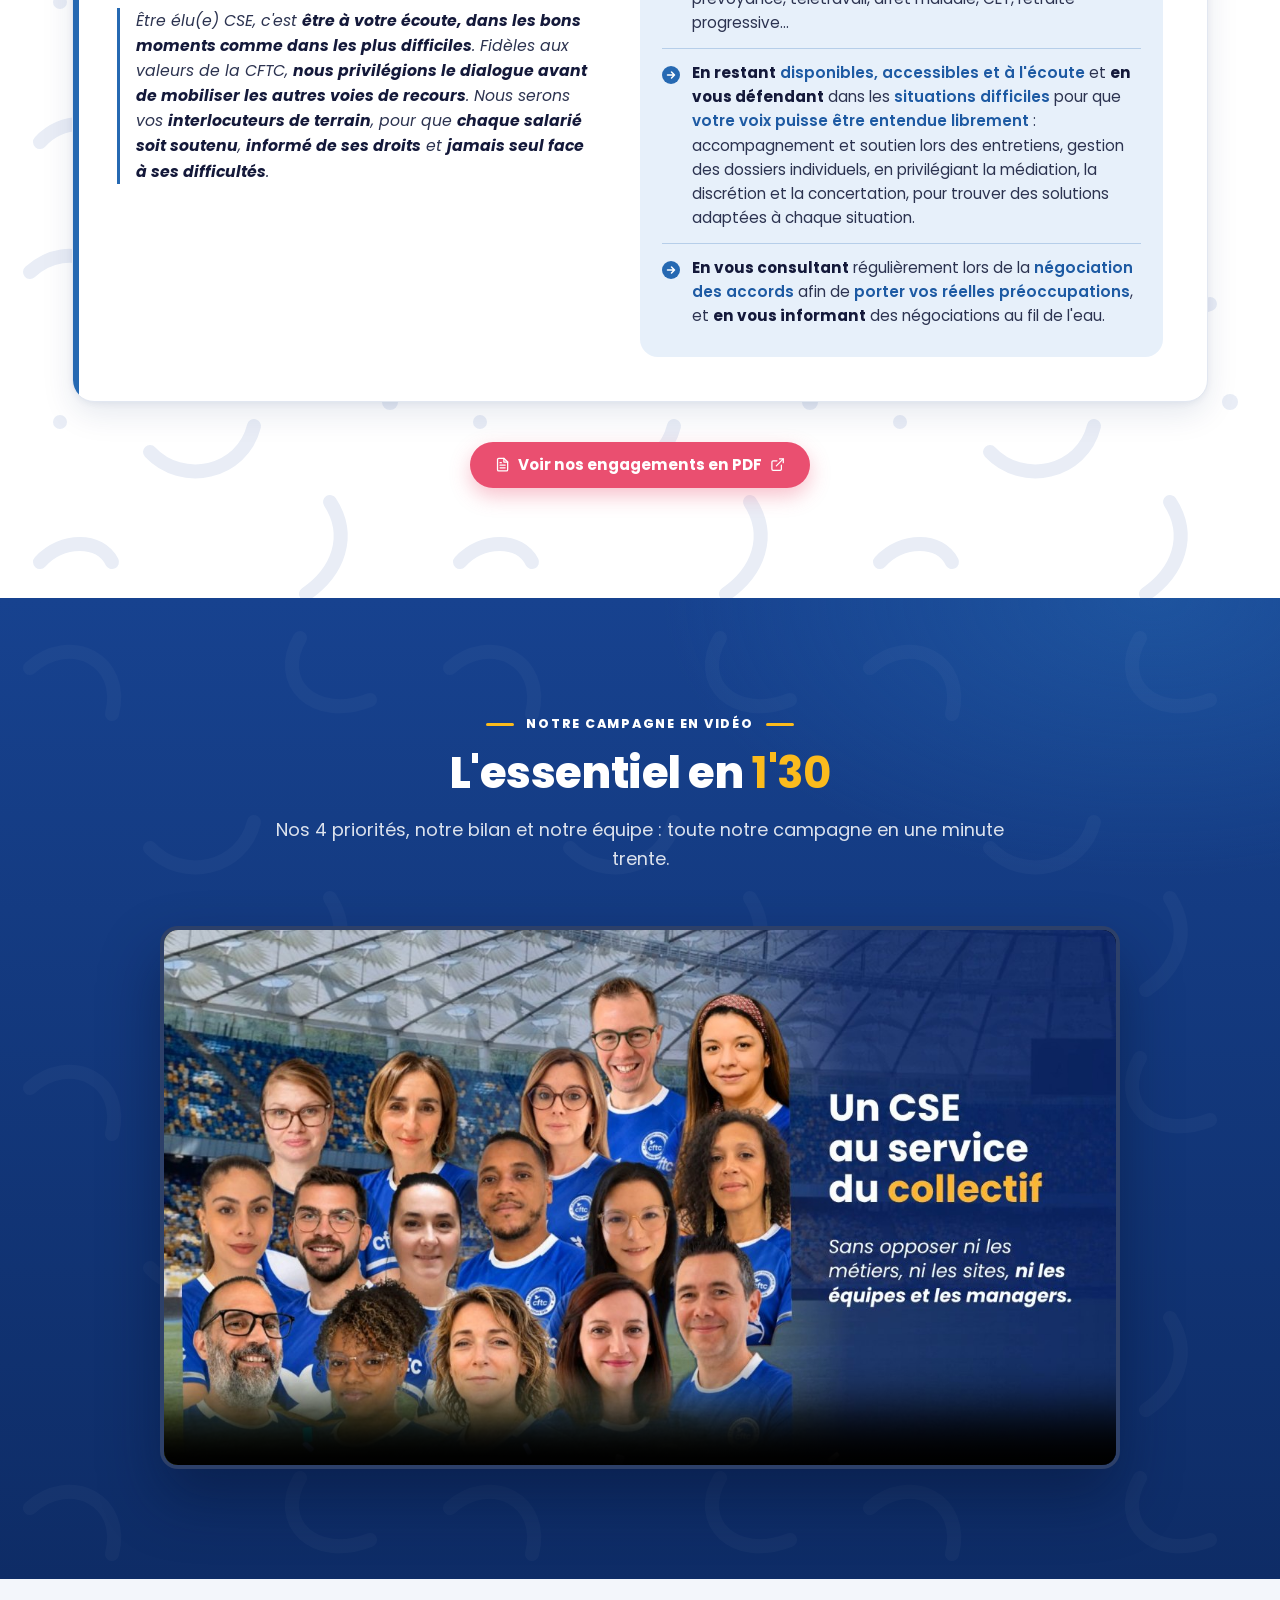
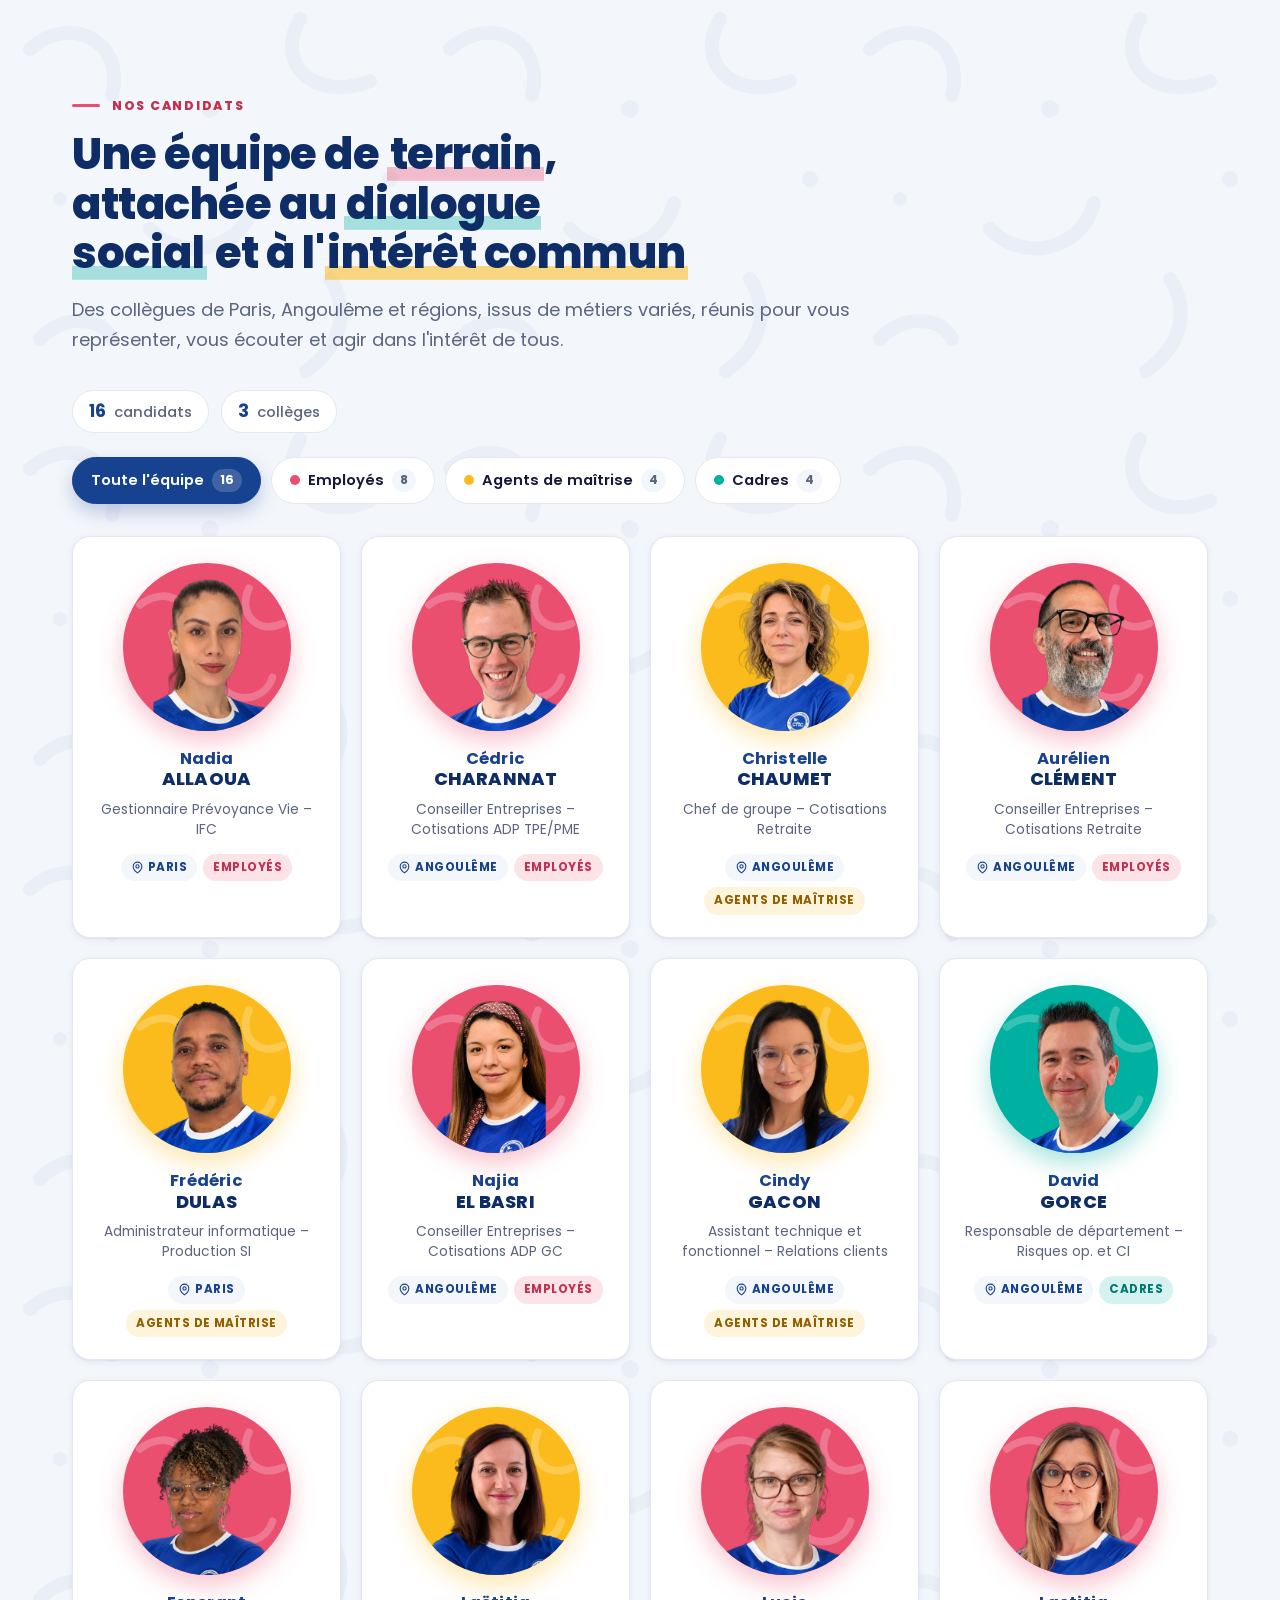
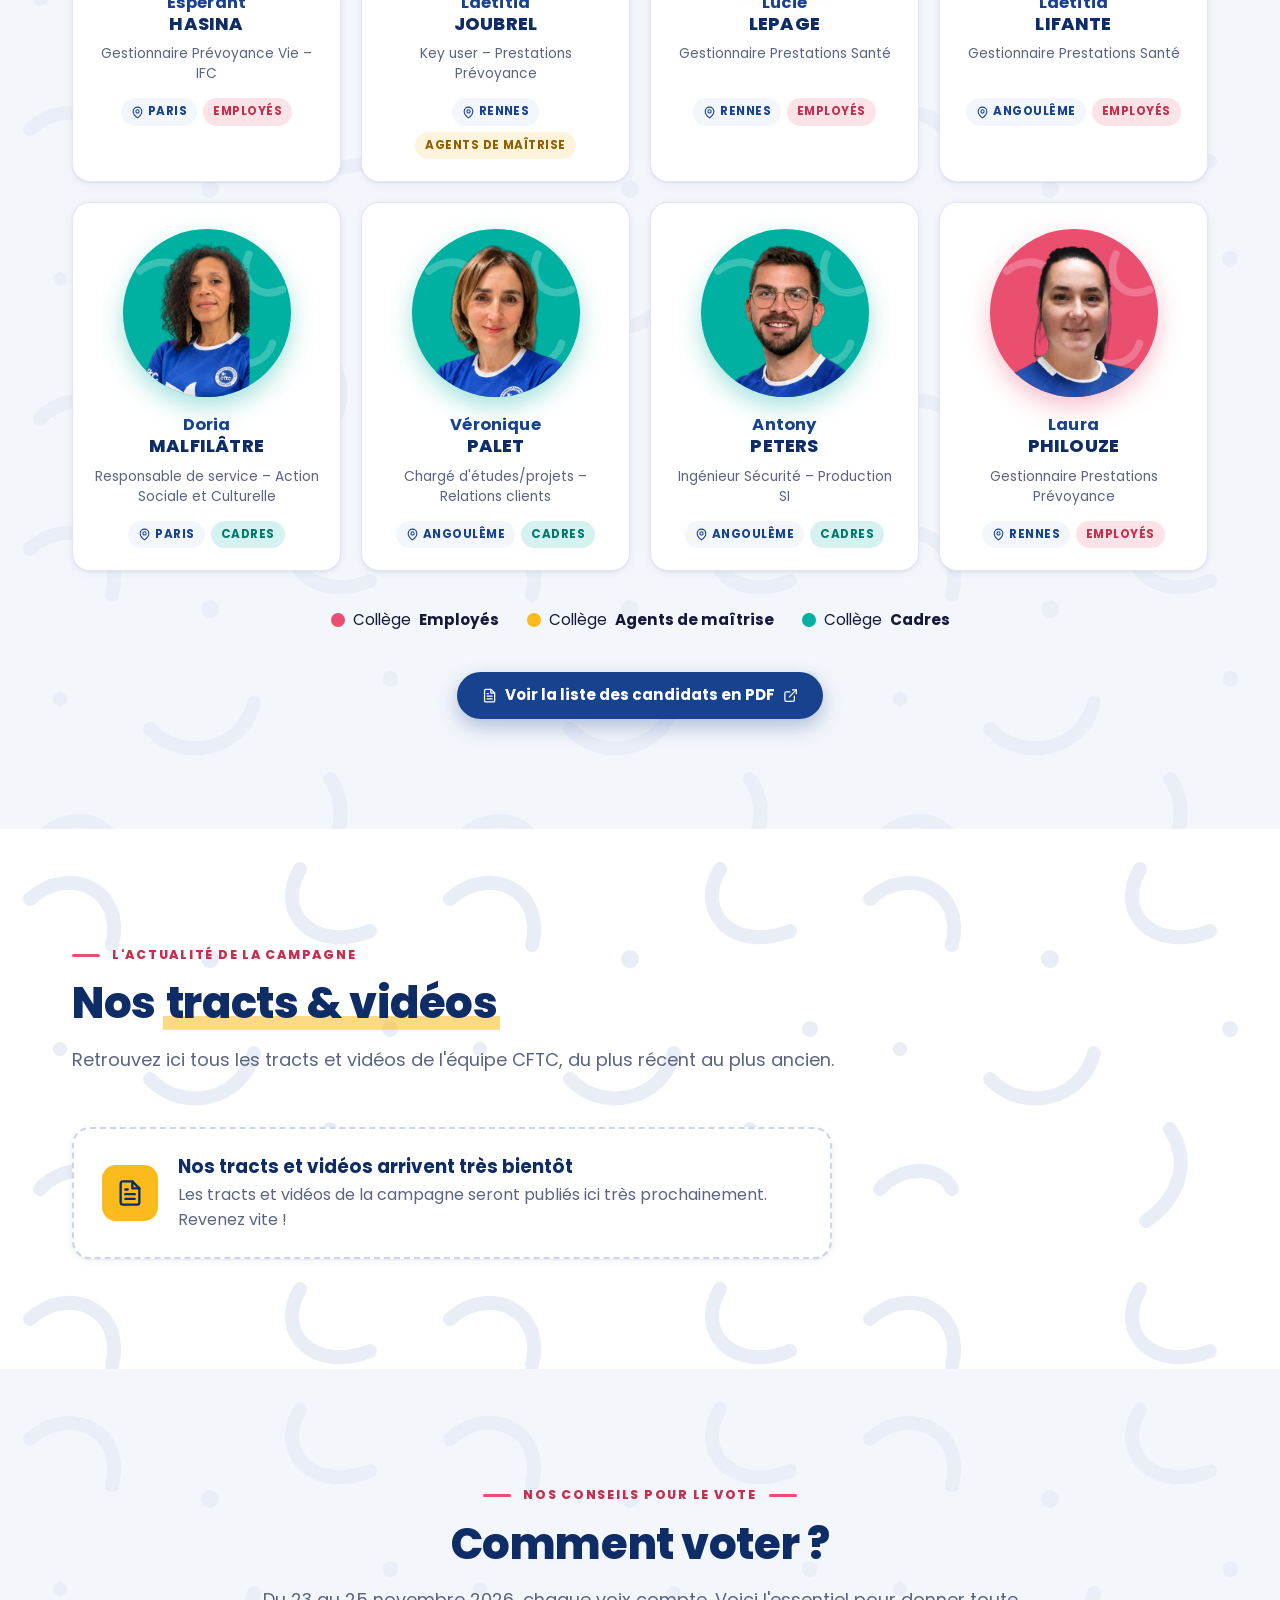
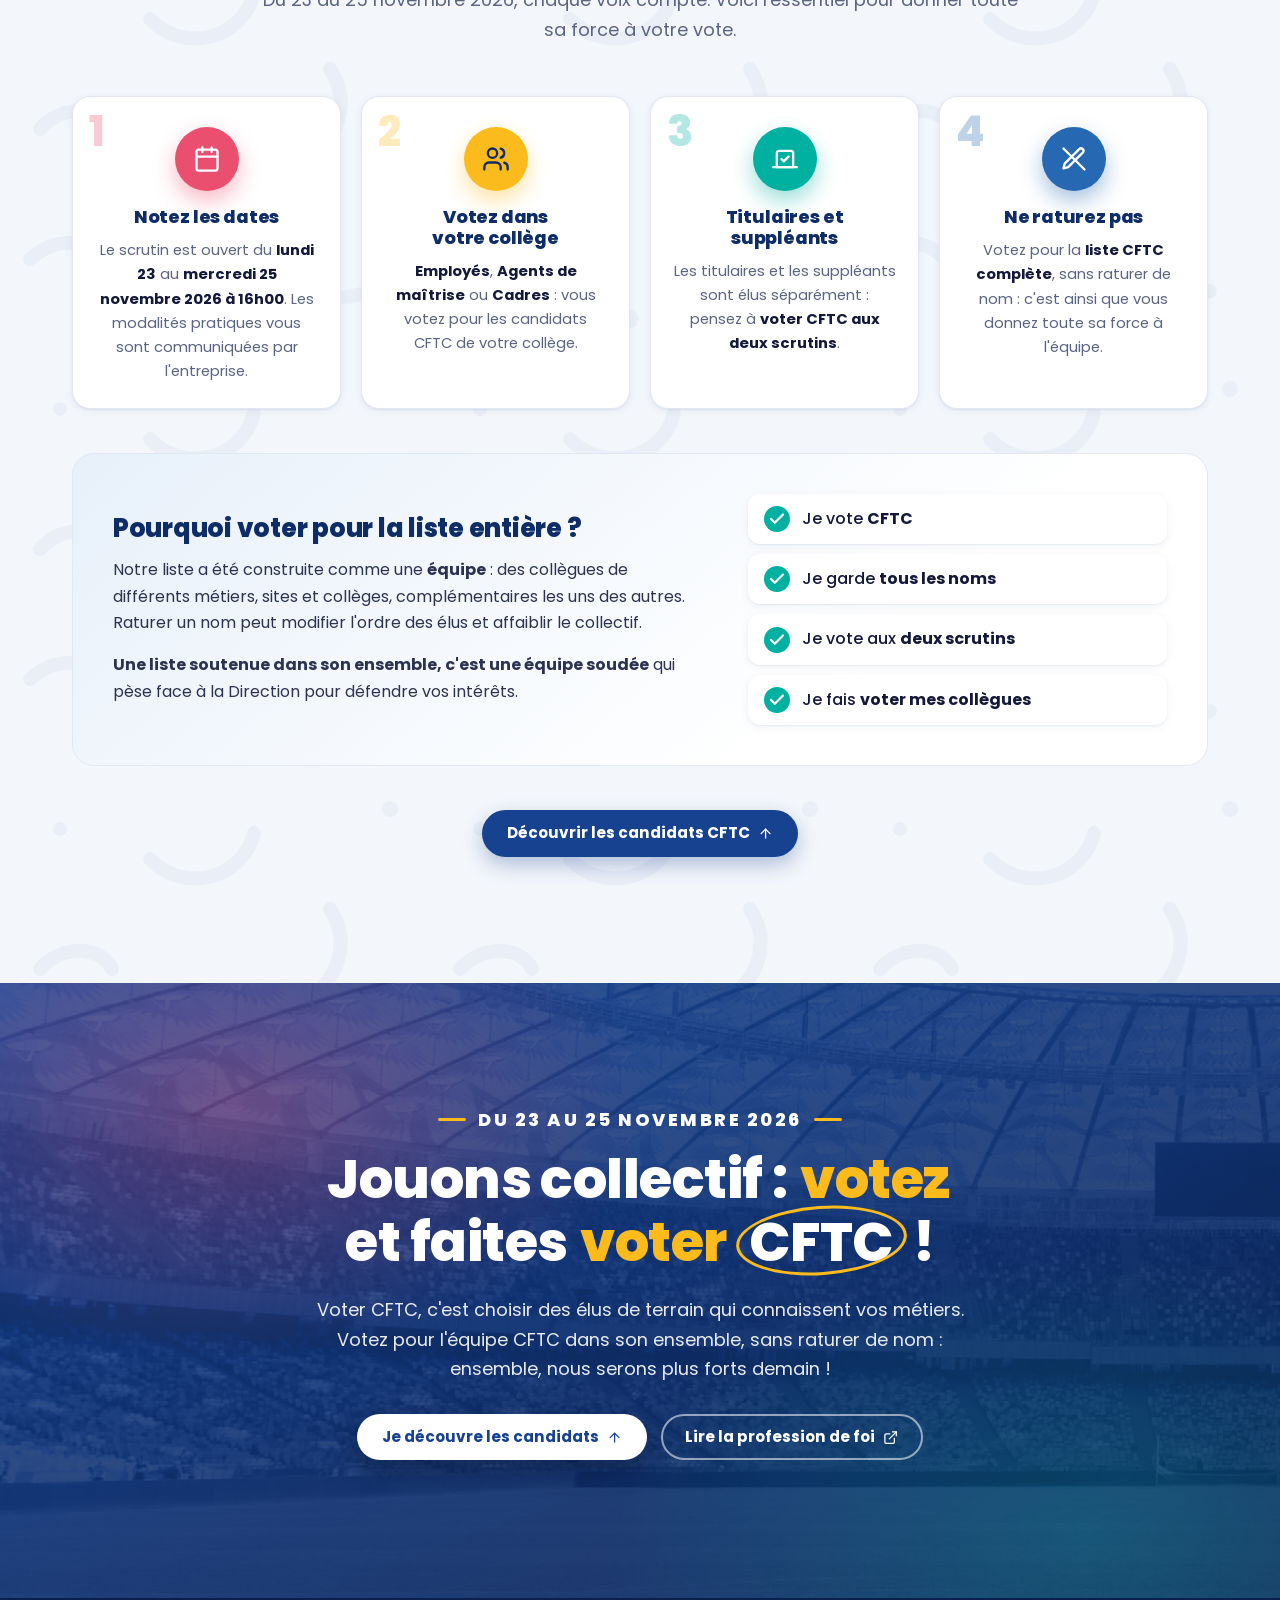
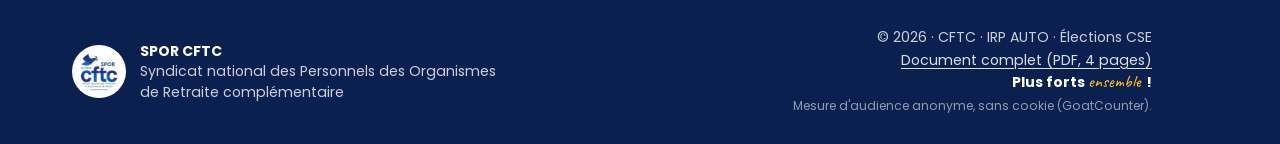
==== commit 7cebf2bb: "Vos questions : masqué en ligne, visible en local pour les essais Co-Authored-By: Claude Opus 5.5 <n" ====
--- a/index.html
+++ b/index.html
@@ -77,10 +77,11 @@
       <a href="#tracts">Nos tracts &amp; vidéos</a>
       <a href="#comment-voter">Comment voter&nbsp;?</a>
       <a class="btn btn-pink nav-cta-mobile" href="#vote">Entrez dans l'histoire</a>
-      <a class="btn btn-teal nav-cta-mobile" href="#questions">Vos questions</a>
+      <!-- « Vos questions » masqué sur le site en ligne (il reste visible en local pour les essais) : retirer « hidden » (3 endroits) pour le remettre -->
+      <a class="btn btn-teal nav-cta-mobile" href="#questions" hidden>Vos questions</a>
     </nav>
     <a class="btn btn-pink header-cta" href="#vote">Entrez dans l'histoire</a>
-    <a class="btn btn-teal header-cta header-cta-q" href="#questions">Vos questions</a>
+    <a class="btn btn-teal header-cta header-cta-q" href="#questions" hidden>Vos questions</a>
     <a class="header-login" href="publier.html" rel="nofollow" title="Connexion (équipe)" aria-label="Connexion à l'espace équipe">
       <svg class="i"><use href="#i-lock"/></svg>
     </a>
@@ -584,7 +585,7 @@
   </section>
 
   <!-- ============ VOS QUESTIONS (formulaire envoyé à syndicat.cftc@irpauto.fr) ============ -->
-  <section class="section pattern section-questions" id="questions" aria-labelledby="questions-title">
+  <section class="section pattern section-questions" id="questions" aria-labelledby="questions-title" hidden>
     <div class="container">
       <header class="section-head center reveal">
         <p class="eyebrow">Vos questions</p>
@@ -665,7 +666,7 @@
 
 <a class="to-top" href="#haut" aria-label="Revenir en haut de la page"><svg class="i"><use href="#i-up"/></svg></a>
 
-<script src="assets/js/main.js?v=10" defer></script>
+<script src="assets/js/main.js?v=11" defer></script>
 <!-- Mesure d'audience anonyme et sans cookie : https://sporcftcirpauto.goatcounter.com -->
 <script data-goatcounter="https://sporcftcirpauto.goatcounter.com/count" async src="https://gc.zgo.at/count.v5.js"
         crossorigin="anonymous" integrity="sha384-atnOLvQb9t+jTSipvd75X2yginT4PjVbqDdlJAmxMm+wYElFmeR6EmLP5bYeoRVQ"></script>
